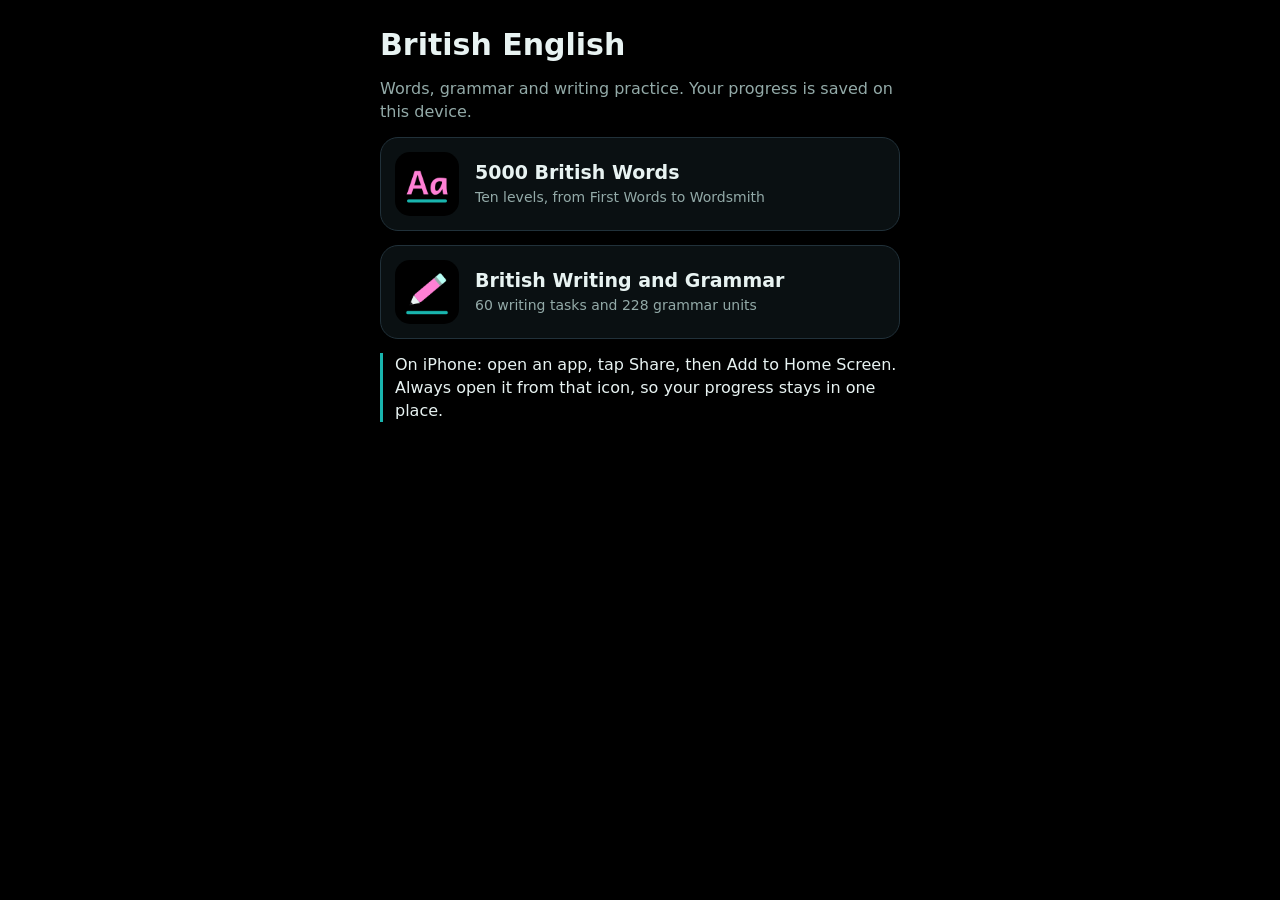
==== index.html @ 989c80ec "Add files via upload" ====
<!doctype html>
<html lang="en-GB">
<head>
<meta charset="utf-8">
<meta name="viewport" content="width=device-width, initial-scale=1, viewport-fit=cover">
<meta name="theme-color" content="#000000">
<title>British English</title>
<link rel="icon" type="image/png" href="[data-uri]">
<style>
:root{color-scheme:dark}
*{box-sizing:border-box}
body{margin:0;background:#000;color:#e8f3f2;font:16px/1.45 system-ui,-apple-system,"Segoe UI",Roboto,sans-serif;
  padding:max(28px,env(safe-area-inset-top)) max(16px,env(safe-area-inset-right)) max(28px,env(safe-area-inset-bottom)) max(16px,env(safe-area-inset-left))}
main{max-width:520px;margin:0 auto;display:grid;gap:14px}
h1{font-size:30px;line-height:1.15;margin:0}
p{margin:0;color:#93aaa8}
a.app{display:flex;align-items:center;gap:16px;padding:14px;min-height:92px;border:1px solid #21313a;border-radius:18px;background:#0a1012;color:inherit;text-decoration:none}
a.app:active{background:#111a1d}
a.app img{width:64px;height:64px;border-radius:15px;flex:none}
a.app b{display:block;font-size:19px;line-height:1.25}
a.app span{display:block;color:#93aaa8;font-size:14px;margin-top:2px}
.tip{border-left:3px solid #19b5ae;padding-left:12px;color:#e8f3f2}
</style>
</head>
<body>
<main>
<h1>British English</h1>
<p>Words, grammar and writing practice. Your progress is saved on this device.</p>
<a class="app" href="words.html"><img src="[data-uri]" alt=""><div><b>5000 British Words</b><span>Ten levels, from First Words to Wordsmith</span></div></a>
<a class="app" href="writing.html"><img src="[data-uri]" alt=""><div><b>British Writing and Grammar</b><span>60 writing tasks and 228 grammar units</span></div></a>
<p class="tip">On iPhone: open an app, tap Share, then Add to Home Screen. Always open it from that icon, so your progress stays in one place.</p>
</main>
</body>
</html>
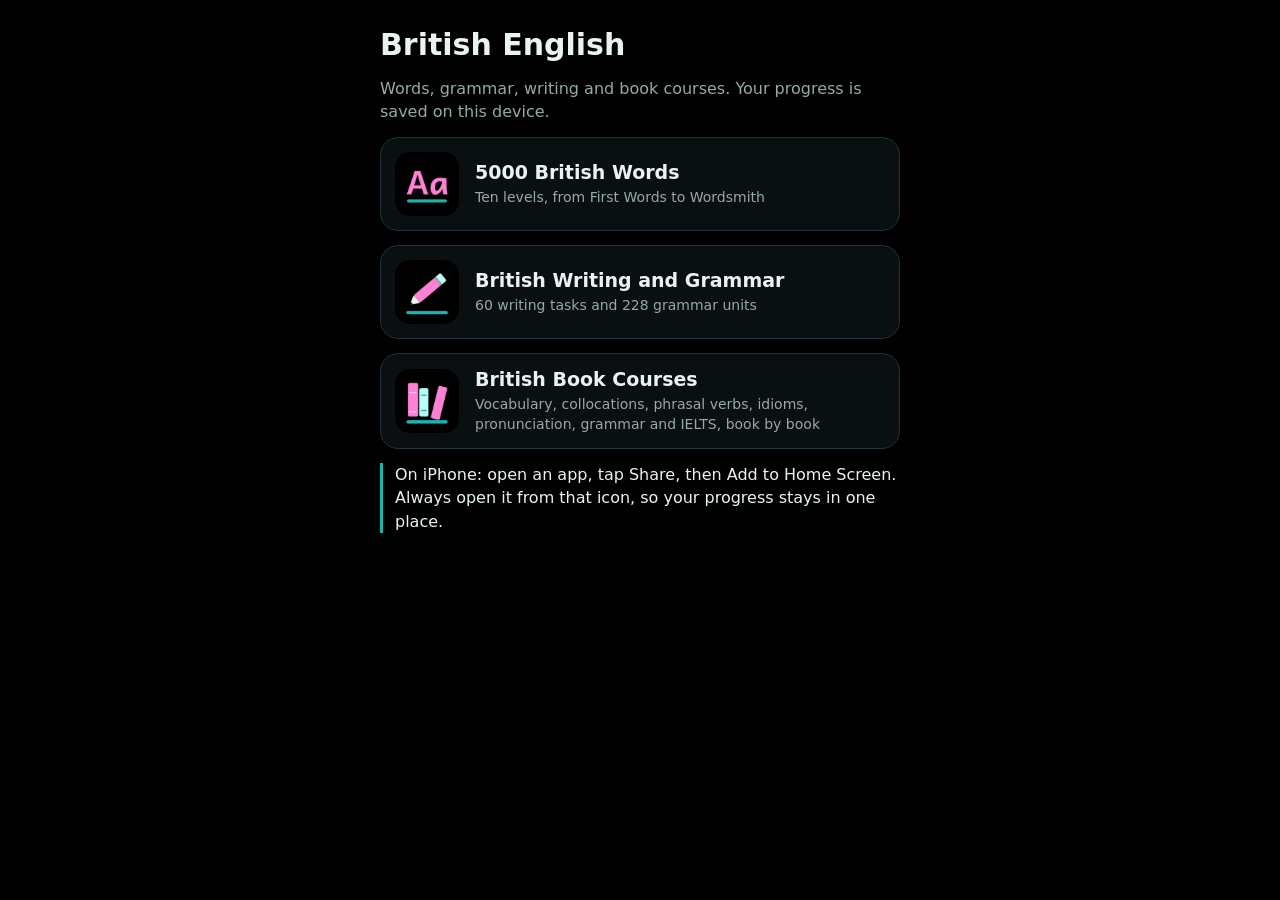
==== commit 2832938d: "Add British Book Courses: a course app for the in Use books A new app, books.html, next to 5000 Brit" ====
--- a/index.html
+++ b/index.html
@@ -25,9 +25,10 @@
 <body>
 <main>
 <h1>British English</h1>
-<p>Words, grammar and writing practice. Your progress is saved on this device.</p>
+<p>Words, grammar, writing and book courses. Your progress is saved on this device.</p>
 <a class="app" href="words.html"><img src="[data-uri]" alt=""><div><b>5000 British Words</b><span>Ten levels, from First Words to Wordsmith</span></div></a>
 <a class="app" href="writing.html"><img src="[data-uri]" alt=""><div><b>British Writing and Grammar</b><span>60 writing tasks and 228 grammar units</span></div></a>
+<a class="app" href="books.html"><img src="[data-uri]" alt=""><div><b>British Book Courses</b><span>Vocabulary, collocations, phrasal verbs, idioms, pronunciation, grammar and IELTS, book by book</span></div></a>
 <p class="tip">On iPhone: open an app, tap Share, then Add to Home Screen. Always open it from that icon, so your progress stays in one place.</p>
 </main>
 </body>
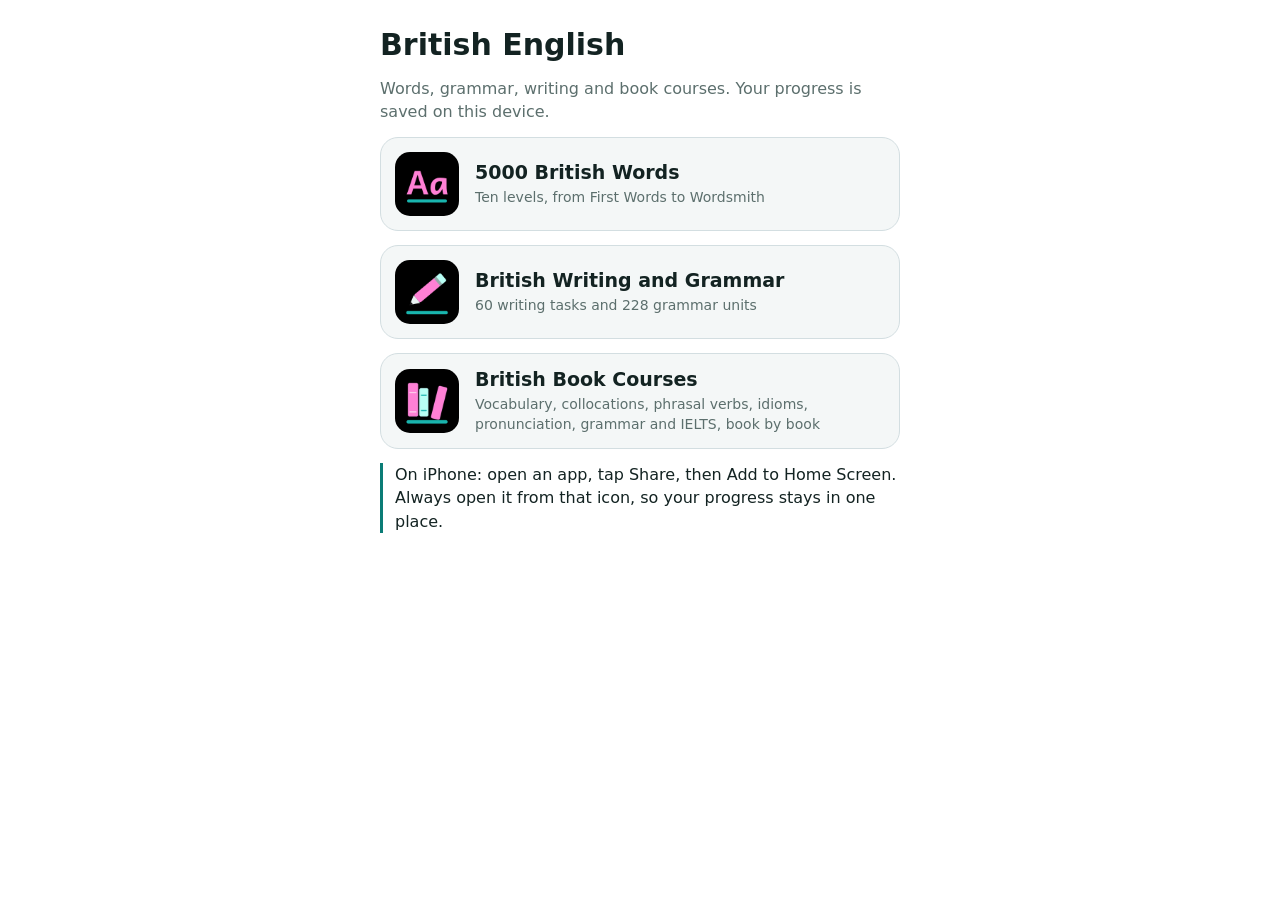
==== commit 4b0dadc9: "Light background by default; Home page button first under All apps All pages now open with the light" ====
--- a/index.html
+++ b/index.html
@@ -3,23 +3,26 @@
 <head>
 <meta charset="utf-8">
 <meta name="viewport" content="width=device-width, initial-scale=1, viewport-fit=cover">
-<meta name="theme-color" content="#000000">
+<meta name="theme-color" content="#ffffff">
+<script>(function () { let t = null; try { t = localStorage.getItem('bw-bg'); } catch (e) {} if (t === 'dark') { document.documentElement.classList.add('dark'); document.querySelector('meta[name="theme-color"]').content = '#000000'; } })();</script>
 <title>British English</title>
 <link rel="icon" type="image/png" href="[data-uri]">
 <style>
-:root{color-scheme:dark}
+/* light by default; dark when it was chosen in Me in one of the apps (kept on this device) */
+:root{color-scheme:light;--bg:#ffffff;--text:#132322;--muted:#5c6f6d;--line:#d3dee1;--panel:#f4f7f7;--panel-2:#e9eff0;--def:#0a7c76}
+html.dark{color-scheme:dark;--bg:#000000;--text:#e8f3f2;--muted:#93aaa8;--line:#21313a;--panel:#0a1012;--panel-2:#111a1d;--def:#19b5ae}
 *{box-sizing:border-box}
-body{margin:0;background:#000;color:#e8f3f2;font:16px/1.45 system-ui,-apple-system,"Segoe UI",Roboto,sans-serif;
+body{margin:0;background:var(--bg);color:var(--text);font:16px/1.45 system-ui,-apple-system,"Segoe UI",Roboto,sans-serif;
   padding:max(28px,env(safe-area-inset-top)) max(16px,env(safe-area-inset-right)) max(28px,env(safe-area-inset-bottom)) max(16px,env(safe-area-inset-left))}
 main{max-width:520px;margin:0 auto;display:grid;gap:14px}
 h1{font-size:30px;line-height:1.15;margin:0}
-p{margin:0;color:#93aaa8}
-a.app{display:flex;align-items:center;gap:16px;padding:14px;min-height:92px;border:1px solid #21313a;border-radius:18px;background:#0a1012;color:inherit;text-decoration:none}
-a.app:active{background:#111a1d}
+p{margin:0;color:var(--muted)}
+a.app{display:flex;align-items:center;gap:16px;padding:14px;min-height:92px;border:1px solid var(--line);border-radius:18px;background:var(--panel);color:inherit;text-decoration:none}
+a.app:active{background:var(--panel-2)}
 a.app img{width:64px;height:64px;border-radius:15px;flex:none}
 a.app b{display:block;font-size:19px;line-height:1.25}
-a.app span{display:block;color:#93aaa8;font-size:14px;margin-top:2px}
-.tip{border-left:3px solid #19b5ae;padding-left:12px;color:#e8f3f2}
+a.app span{display:block;color:var(--muted);font-size:14px;margin-top:2px}
+.tip{border-left:3px solid var(--def);padding-left:12px;color:var(--text)}
 </style>
 </head>
 <body>
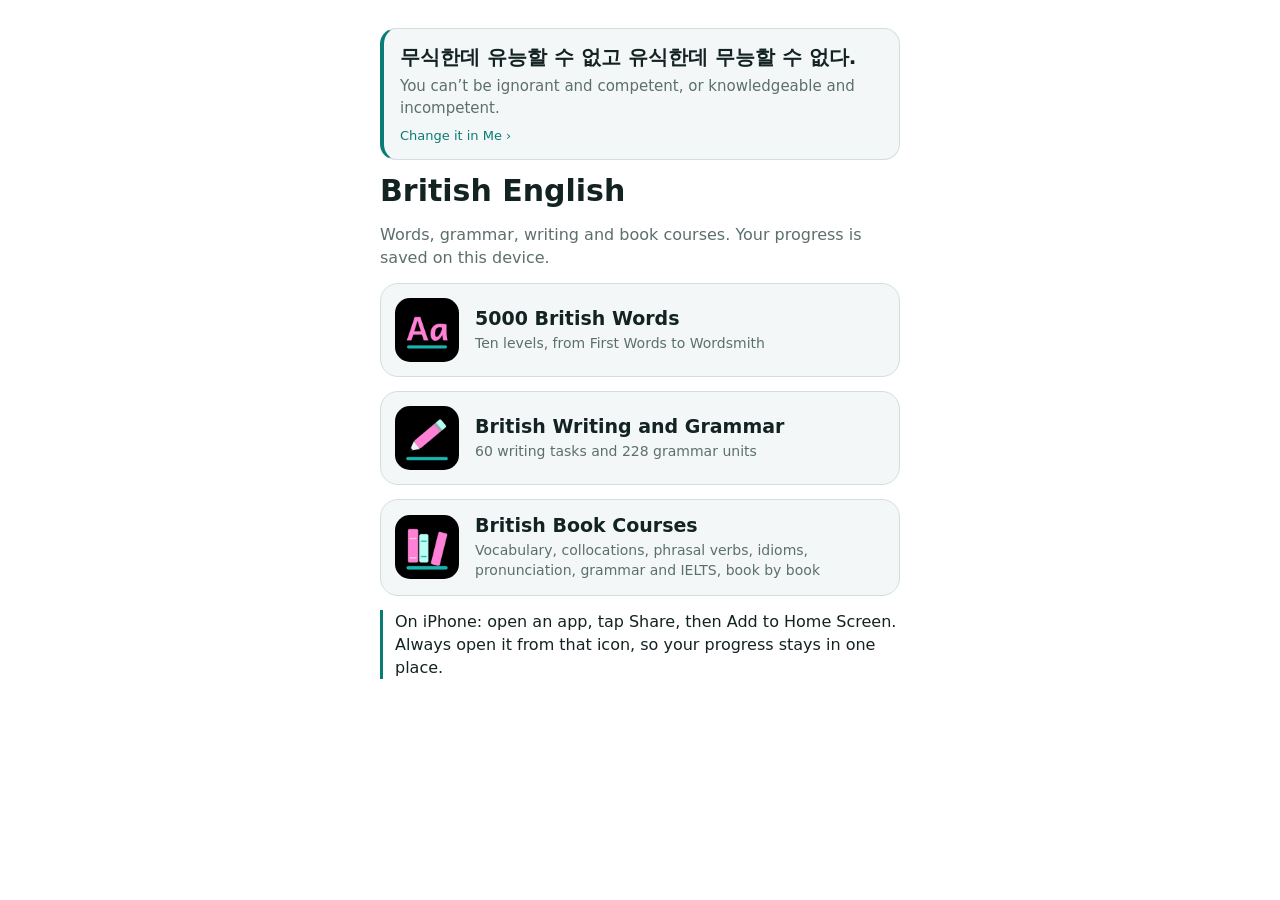
==== commit da42ca07: "Add My mindset: written at the top of Me, shown at the top of the home page Each app's Me tab now st" ====
--- a/index.html
+++ b/index.html
@@ -23,10 +23,16 @@
 a.app b{display:block;font-size:19px;line-height:1.25}
 a.app span{display:block;color:var(--muted);font-size:14px;margin-top:2px}
 .tip{border-left:3px solid var(--def);padding-left:12px;color:var(--text)}
+.mind[hidden]{display:none}
+.mind{border:1px solid var(--line);border-left:4px solid var(--def);border-radius:16px;background:var(--panel);padding:14px 16px;display:grid;gap:5px}
+.mind .main{color:var(--text);font-size:20px;font-weight:700;line-height:1.4}
+.mind .sub{font-size:15px}
+.mind a{font-size:13px;color:var(--def);text-decoration:none;justify-self:start;margin-top:2px}
 </style>
 </head>
 <body>
 <main>
+<section id="mindset" class="mind" aria-label="My mindset" hidden></section>
 <h1>British English</h1>
 <p>Words, grammar, writing and book courses. Your progress is saved on this device.</p>
 <a class="app" href="words.html"><img src="[data-uri]" alt=""><div><b>5000 British Words</b><span>Ten levels, from First Words to Wordsmith</span></div></a>
@@ -34,5 +40,14 @@
 <a class="app" href="books.html"><img src="[data-uri]" alt=""><div><b>British Book Courses</b><span>Vocabulary, collocations, phrasal verbs, idioms, pronunciation, grammar and IELTS, book by book</span></div></a>
 <p class="tip">On iPhone: open an app, tap Share, then Add to Home Screen. Always open it from that icon, so your progress stays in one place.</p>
 </main>
+<script>(function () {   // my mindset, written in Me in any of the apps (kept on this device)
+  var t = '무식한데 유능할 수 없고 유식한데 무능할 수 없다.\nYou can\u2019t be ignorant and competent, or knowledgeable and incompetent.';
+  try { var v = localStorage.getItem('bw-mindset'); if (v !== null) t = v; } catch (e) {}
+  var lines = t.split('\n').map(function (s) { return s.trim(); }).filter(Boolean), box = document.getElementById('mindset');
+  if (!box || !lines.length) return;
+  lines.forEach(function (l, i) { var p = document.createElement('p'); p.className = i ? 'sub' : 'main'; p.lang = /[\uac00-\ud7a3]/.test(l) ? 'ko' : 'en-GB'; p.textContent = l; box.appendChild(p); });
+  var a = document.createElement('a'); a.href = 'words.html#me'; a.textContent = 'Change it in Me \u203a'; box.appendChild(a);
+  box.hidden = false;
+})();</script>
 </body>
 </html>
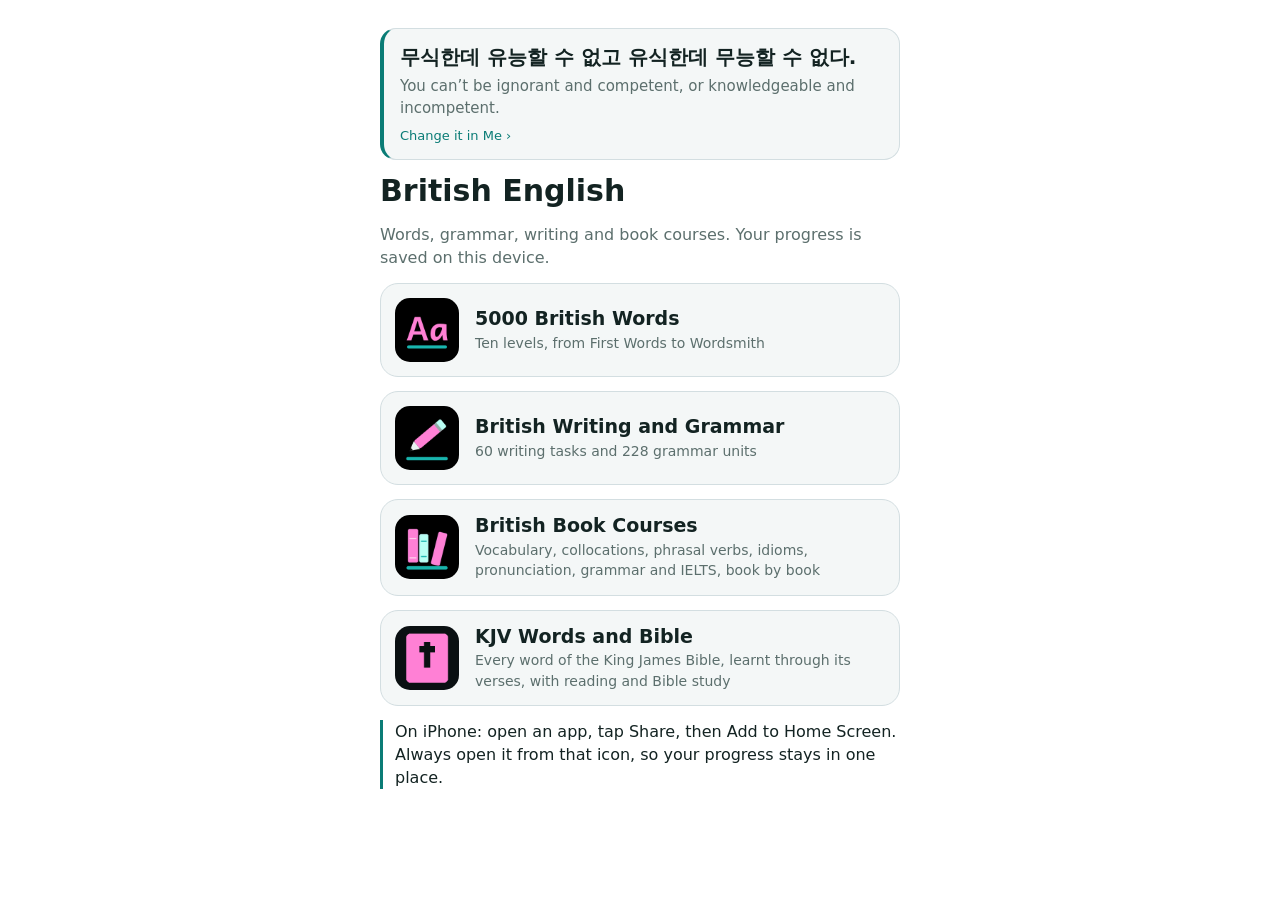
==== commit 615f290d: "KJV Words and Bible: a new app for every word of the King James Bible - The whole KJV (1769 text, pu" ====
--- a/index.html
+++ b/index.html
@@ -38,6 +38,7 @@
 <a class="app" href="words.html"><img src="[data-uri]" alt=""><div><b>5000 British Words</b><span>Ten levels, from First Words to Wordsmith</span></div></a>
 <a class="app" href="writing.html"><img src="[data-uri]" alt=""><div><b>British Writing and Grammar</b><span>60 writing tasks and 228 grammar units</span></div></a>
 <a class="app" href="books.html"><img src="[data-uri]" alt=""><div><b>British Book Courses</b><span>Vocabulary, collocations, phrasal verbs, idioms, pronunciation, grammar and IELTS, book by book</span></div></a>
+<a class="app" href="kjv.html"><img src="icon-kjv-192.png" alt=""><div><b>KJV Words and Bible</b><span>Every word of the King James Bible, learnt through its verses, with reading and Bible study</span></div></a>
 <p class="tip">On iPhone: open an app, tap Share, then Add to Home Screen. Always open it from that icon, so your progress stays in one place.</p>
 </main>
 <script>(function () {   // my mindset, written in Me in any of the apps (kept on this device)
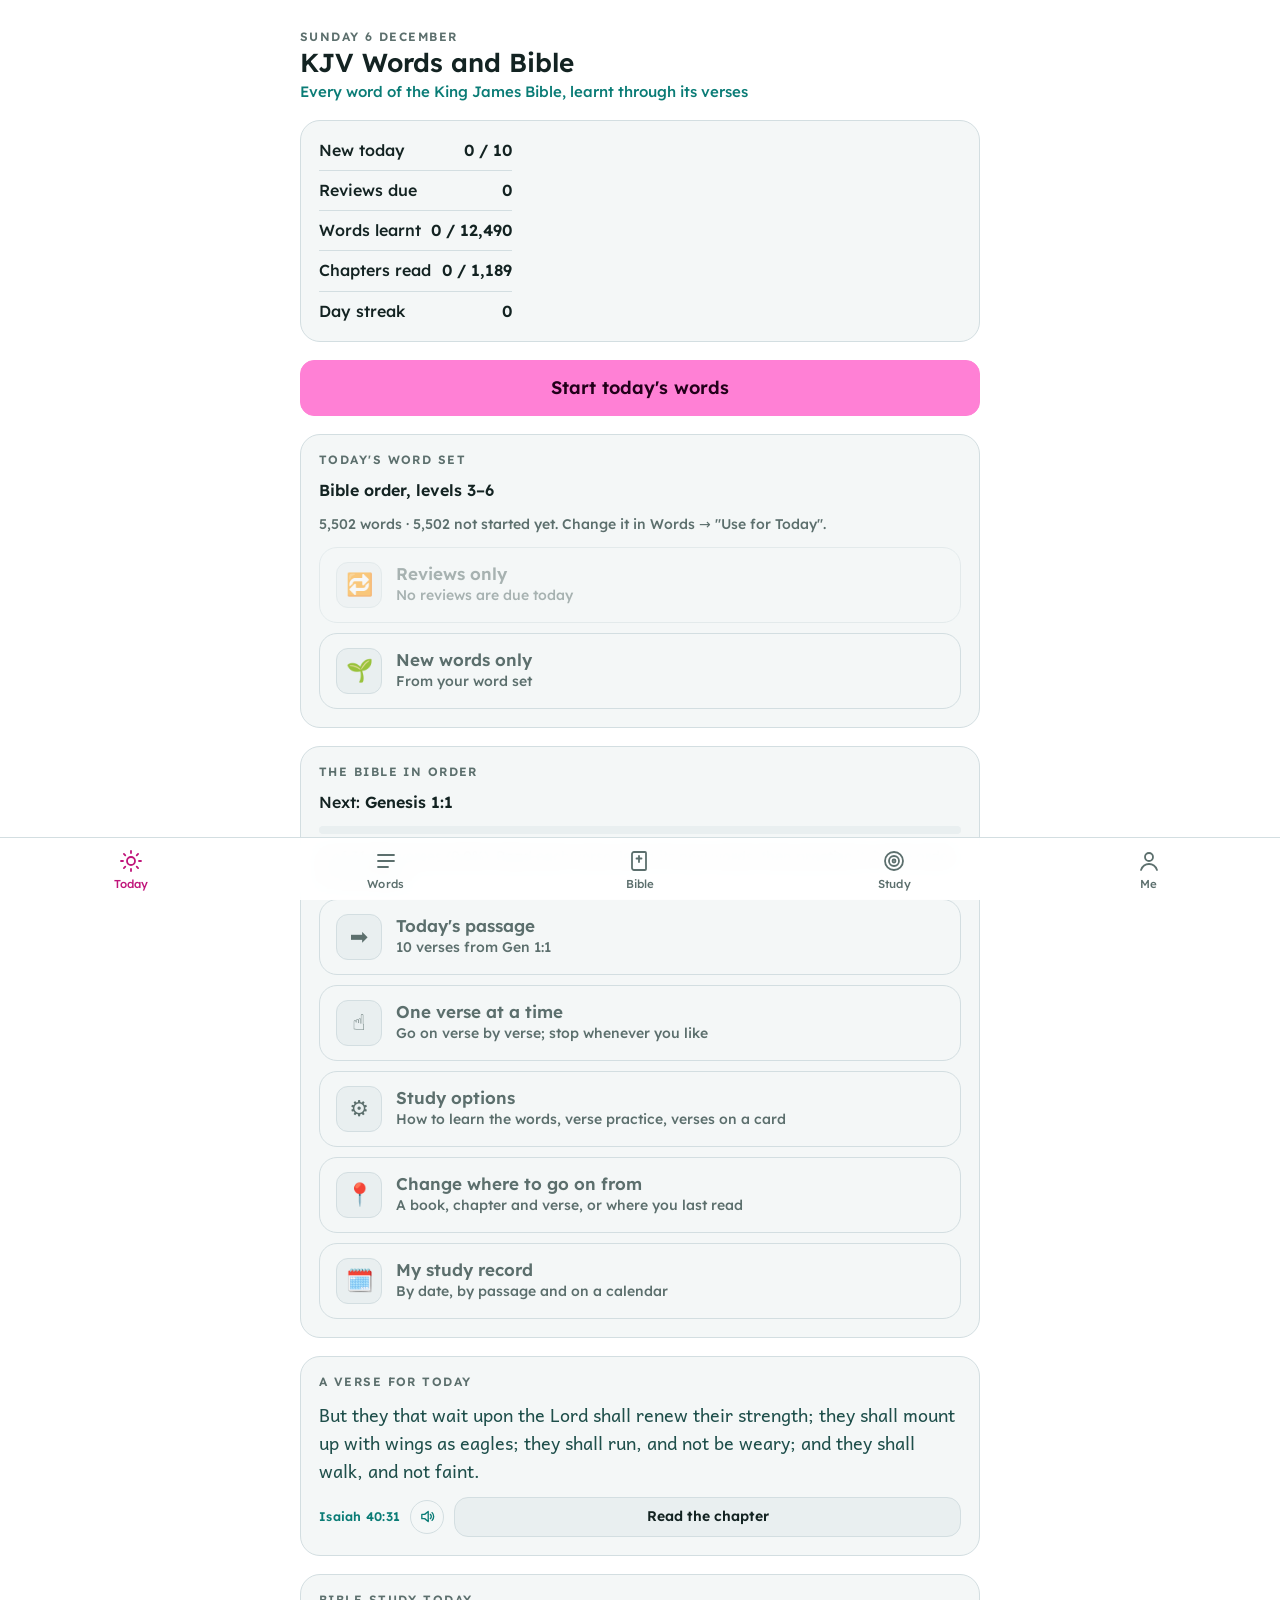
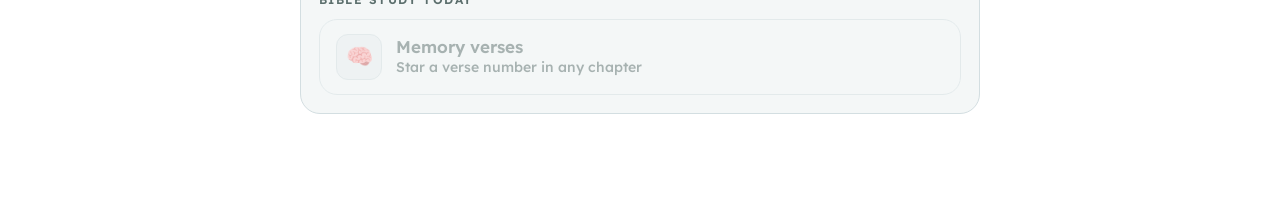
==== commit 513aac8a: "KJV Words and Bible as its own site Moved from aaaaa-test/british-english (kjv.html and tools/kjv). " ====
--- a/index.html
+++ b/index.html
@@ -4,51 +4,2038 @@
 <meta charset="utf-8">
 <meta name="viewport" content="width=device-width, initial-scale=1, viewport-fit=cover">
 <meta name="theme-color" content="#ffffff">
-<script>(function () { let t = null; try { t = localStorage.getItem('bw-bg'); } catch (e) {} if (t === 'dark') { document.documentElement.classList.add('dark'); document.querySelector('meta[name="theme-color"]').content = '#000000'; } })();</script>
-<title>British English</title>
-<link rel="icon" type="image/png" href="[data-uri]">
+<meta name="mobile-web-app-capable" content="yes">
+<meta name="apple-mobile-web-app-capable" content="yes">
+<meta name="apple-mobile-web-app-status-bar-style" content="default">
+<link rel="icon" type="image/png" href="icon-192.png">
+<link rel="apple-touch-icon" href="icon-512.png">
+<link rel="manifest" href="manifest.webmanifest">
 <style>
-/* light by default; dark when it was chosen in Me in one of the apps (kept on this device) */
-:root{color-scheme:light;--bg:#ffffff;--text:#132322;--muted:#5c6f6d;--line:#d3dee1;--panel:#f4f7f7;--panel-2:#e9eff0;--def:#0a7c76}
-html.dark{color-scheme:dark;--bg:#000000;--text:#e8f3f2;--muted:#93aaa8;--line:#21313a;--panel:#0a1012;--panel-2:#111a1d;--def:#19b5ae}
-*{box-sizing:border-box}
-body{margin:0;background:var(--bg);color:var(--text);font:16px/1.45 system-ui,-apple-system,"Segoe UI",Roboto,sans-serif;
-  padding:max(28px,env(safe-area-inset-top)) max(16px,env(safe-area-inset-right)) max(28px,env(safe-area-inset-bottom)) max(16px,env(safe-area-inset-left))}
-main{max-width:520px;margin:0 auto;display:grid;gap:14px}
-h1{font-size:30px;line-height:1.15;margin:0}
-p{margin:0;color:var(--muted)}
-a.app{display:flex;align-items:center;gap:16px;padding:14px;min-height:92px;border:1px solid var(--line);border-radius:18px;background:var(--panel);color:inherit;text-decoration:none}
-a.app:active{background:var(--panel-2)}
-a.app img{width:64px;height:64px;border-radius:15px;flex:none}
-a.app b{display:block;font-size:19px;line-height:1.25}
-a.app span{display:block;color:var(--muted);font-size:14px;margin-top:2px}
-.tip{border-left:3px solid var(--def);padding-left:12px;color:var(--text)}
-.mind[hidden]{display:none}
-.mind{border:1px solid var(--line);border-left:4px solid var(--def);border-radius:16px;background:var(--panel);padding:14px 16px;display:grid;gap:5px}
-.mind .main{color:var(--text);font-size:20px;font-weight:700;line-height:1.4}
-.mind .sub{font-size:15px}
-.mind a{font-size:13px;color:var(--def);text-decoration:none;justify-self:start;margin-top:2px}
+/* Fonts: Andika, copyright SIL International; Lexend, copyright The Lexend Project Authors.
+   Both are used under the SIL Open Font License 1.1 (https://openfontlicense.org). */
+@font-face{font-family:"Andika";font-style:normal;font-weight:400;font-display:swap;src:url([data-uri]) format("woff2")}
+@font-face{font-family:"Andika";font-style:normal;font-weight:700;font-display:swap;src:url([data-uri]* Layout: the same one-hand phone app as 5000 British Words and British Writing and Grammar. Black pages;
+   pink for words and phrases to learn, teal for meanings and instructions, pale cyan for examples; tab bar under the thumb. */
+:root{
+  color-scheme: dark;
+  --ink:#000000;
+  --panel:#0a1012;
+  --panel-2:#111a1d;
+  --line:#21313a;
+  --word:#ff80d5;
+  --def:#19b5ae;
+  --ex:#b8fff4;
+  --text:#e8f3f2;
+  --muted:#93aaa8;
+  --good:#7fe0a0;
+  --bad:#ff9183;
+  --gold:#ffd36e;
+  --f-read:"Andika","Trebuchet MS",system-ui,sans-serif;
+  --f-ui:"Lexend",system-ui,-apple-system,"Segoe UI",Roboto,sans-serif;
+  --tabh:62px;
+  --rs:1;
+}
+html.large{--rs:1.15}
+html,body{height:100%}
+[hidden]{display:none!important}
+body{margin:0;background:var(--ink);color:var(--text);font-family:var(--f-ui);font-size:16px;line-height:1.45;-webkit-font-smoothing:antialiased;-webkit-tap-highlight-color:transparent}
+body::before{content:"";position:fixed;inset:0 0 auto;height:env(safe-area-inset-top,0px);background:var(--ink);z-index:30}
+html.locked,html.locked body{overflow:hidden}
+button{font:inherit;color:inherit}
+h1,h2,h3{text-wrap:balance}
+.num{font-variant-numeric:tabular-nums}
+#view{max-width:680px;margin:0 auto;padding-left:max(16px,env(safe-area-inset-left,0px));padding-right:max(16px,env(safe-area-inset-right,0px));padding-block:14px calc(var(--tabh) + env(safe-area-inset-bottom,0px) + 32px);display:grid;gap:18px}
+.tabs{position:fixed;left:0;right:0;bottom:0;z-index:20;display:grid;grid-template-columns:repeat(5,1fr);background:rgba(0,0,0,.94);border-top:1px solid var(--line);padding-bottom:env(safe-area-inset-bottom,0px);padding-left:max(4px,env(safe-area-inset-left,0px));padding-right:max(4px,env(safe-area-inset-right,0px));-webkit-backdrop-filter:blur(10px);backdrop-filter:blur(10px)}
+.tab{appearance:none;background:none;border:0;color:var(--muted);font:500 11.5px/1 var(--f-ui);letter-spacing:.01em;display:flex;flex-direction:column;align-items:center;justify-content:center;gap:5px;min-height:var(--tabh);cursor:pointer;padding:0 2px}
+.tab svg{width:24px;height:24px;fill:none;stroke:currentColor;stroke-width:1.8;stroke-linecap:round;stroke-linejoin:round}
+.tab[aria-current="page"]{color:var(--word)}
+.btn{appearance:none;border:1px solid var(--line);background:var(--panel-2);color:var(--text);font:600 16px/1.2 var(--f-ui);border-radius:14px;padding:12px 16px;min-height:48px;display:inline-flex;align-items:center;justify-content:center;gap:8px;cursor:pointer;text-align:center}
+.btn.primary{background:var(--word);border-color:var(--word);color:#22001a}
+.btn.teal{background:var(--def);border-color:var(--def);color:#001c1a}
+.btn.big{width:100%;font-size:18px;min-height:56px}
+.btn.ghost{background:transparent}
+.btn.small{min-height:40px;padding:8px 12px;font-size:14px}
+.btn[disabled]{opacity:.45;cursor:default}
+.btn svg{width:20px;height:20px;fill:none;stroke:currentColor;stroke-width:1.8;stroke-linecap:round;stroke-linejoin:round}
+:focus-visible{outline:3px solid var(--ex);outline-offset:2px}
+.row{display:flex;gap:10px;flex-wrap:wrap;align-items:center}
+.row>.btn{flex:1 1 140px}
+.eyebrow{font:600 12px/1.2 var(--f-ui);letter-spacing:.12em;text-transform:uppercase;color:var(--muted);margin:0}
+.muted{color:var(--muted)}
+.tip{font-size:14px;color:var(--muted);margin:0}
+.hello{display:grid;gap:4px;padding-top:6px}
+.hello h1{font:600 26px/1.15 var(--f-ui);margin:0}
+.hello .lv{font:500 15px/1.3 var(--f-ui);color:var(--def);margin:0}
+.panel{background:var(--panel);border:1px solid var(--line);border-radius:20px;padding:18px;display:grid;gap:12px;min-width:0}
+.panel h2{margin:0;font:600 19px/1.25 var(--f-ui)}
+.goal{display:grid;grid-template-columns:auto 1fr;gap:18px;align-items:center}
+.ring{width:104px;height:104px;position:relative}
+.ring svg{width:100%;height:100%;transform:rotate(-90deg)}
+.ring .t{position:absolute;inset:0;display:grid;place-items:center;text-align:center;font:600 24px/1 var(--f-ui)}
+.ring .t small{display:block;font:500 10.5px/1.3 var(--f-ui);color:var(--muted);margin-top:4px;letter-spacing:.04em}
+.stats{display:grid;gap:8px}
+.stat{display:flex;justify-content:space-between;gap:10px;border-bottom:1px solid var(--line);padding-bottom:8px}
+.stat:last-child{border-bottom:0;padding-bottom:0}
+.stat b{font-weight:600}
+.pbar{height:8px;background:var(--panel-2);border-radius:99px;overflow:hidden}
+.pbar>i{display:block;height:100%;background:var(--word);border-radius:99px}
+.pbar.teal>i{background:var(--def)}
+.card{background:var(--ink);border:1px solid var(--line);border-radius:22px;padding:22px 18px 24px;display:grid;gap:14px;min-width:0}
+.head{display:flex;align-items:center;justify-content:space-between;gap:12px;min-width:0}
+.hw{font:400 clamp(34px,10vw,52px)/1.1 var(--f-read);color:var(--word);margin:0;overflow-wrap:anywhere;min-width:0}
+.hw.sm{font-size:clamp(28px,8vw,40px)}
+.meta{display:flex;gap:8px;flex-wrap:wrap;align-items:center;font-size:13px;color:var(--muted)}
+.chip{border:1px solid var(--line);border-radius:999px;padding:3px 10px;font-size:12px;letter-spacing:.04em}
+.chip.note{color:var(--gold);border-color:#4a4226}
+.line{display:flex;align-items:flex-start;gap:12px;min-width:0}
+.line p{margin:0;flex:1;min-width:0;font-family:var(--f-read);font-size:calc(21px * var(--rs));line-height:1.4}
+.def p{color:var(--def)}
+.ex p{color:var(--ex)}
+.tgt{color:var(--word)}
+.tools{display:flex;gap:10px;flex-wrap:wrap}
+.tools .btn{flex:1 1 120px}
+.star.on{color:var(--gold);border-color:var(--gold)}
+.star.on svg{fill:var(--gold);stroke:var(--gold)}
+.say{width:40px;height:40px;border-radius:50%;border:1px solid var(--line);background:var(--panel);display:inline-grid;place-items:center;cursor:pointer;color:var(--def);padding:0;flex:none}
+.say svg{width:20px;height:20px;fill:none;stroke:currentColor;stroke-width:1.9;stroke-linecap:round;stroke-linejoin:round}
+.say.on{color:var(--word);border-color:var(--word)}
+.say.sm{width:34px;height:34px}
+.say.sm svg{width:17px;height:17px}
+.list{display:grid;gap:8px}
+.item{display:grid;grid-template-columns:auto 1fr auto;gap:12px;align-items:center;background:var(--panel);border:1px solid var(--line);border-radius:14px;padding:12px 14px;cursor:pointer;text-align:left;width:100%;min-width:0;color:var(--text)}
+.item .e{font-size:22px;width:30px;text-align:center}
+.item .id{font:600 13px/1 var(--f-ui);color:var(--muted);min-width:34px;text-align:center}
+.item .w{font:400 calc(20px * var(--rs))/1.25 var(--f-read);color:var(--word);overflow-wrap:anywhere}
+.item .d{font-size:13px;color:var(--muted);margin-top:2px;overflow:hidden;text-overflow:ellipsis;display:-webkit-box;-webkit-line-clamp:2;-webkit-box-orient:vertical}
+.item.off{opacity:.42;cursor:default}
+.dot{width:12px;height:12px;border-radius:50%;border:2px solid var(--line);flex:none}
+.dot.s1{border-color:var(--def)}
+.dot.s2{background:var(--def);border-color:var(--def)}
+.dot.s3{background:var(--gold);border-color:var(--gold)}
+.sechead{font:600 13px/1.2 var(--f-ui);letter-spacing:.1em;text-transform:uppercase;color:var(--def);margin:10px 0 0}
+/* the library */
+.shelf{display:grid;gap:10px}
+.book{display:grid;grid-template-columns:auto 1fr auto;gap:14px;align-items:center;background:var(--panel);border:1px solid var(--line);border-radius:18px;padding:14px 16px;text-align:left;cursor:pointer;width:100%;min-width:0;color:var(--text)}
+.book.on{border-color:var(--word)}
+.book.soon{opacity:.5;cursor:default}
+.spine{width:34px;height:48px;border-radius:6px;display:grid;place-items:end center;padding-bottom:5px;box-sizing:border-box;font:700 10px/1 var(--f-ui);color:#000;letter-spacing:.02em}
+.book h3{margin:0;font:600 16.5px/1.25 var(--f-ui)}
+.book .s{font-size:13px;color:var(--muted);margin-top:2px}
+.book .pbar{margin-top:8px}
+.book .n{font:600 13px/1.2 var(--f-ui);color:var(--muted);text-align:right;white-space:nowrap}
+/* add to home screen (website copies) */
+.instbar{display:flex;align-items:stretch;background:var(--panel);border:1px solid var(--line);border-radius:16px;overflow:hidden}
+.instgo{flex:1;display:flex;align-items:center;gap:12px;text-align:left;background:none;border:0;color:var(--text);font:inherit;padding:12px 14px;cursor:pointer;min-width:0}
+.instgo b{display:block;font:600 16px/1.25 var(--f-ui)}
+.instgo .muted{display:block;font-size:14px;margin-top:2px}
+.instx{background:none;border:0;border-left:1px solid var(--line);color:var(--muted);width:52px;display:grid;place-items:center;cursor:pointer;flex:none}
+.instx svg{width:18px;height:18px;fill:none;stroke:currentColor;stroke-width:2;stroke-linecap:round}
+.insthelp{display:grid;gap:16px;max-width:520px;margin:0 auto;width:100%}
+.isteps{list-style:none;margin:0;padding:0;display:grid;gap:12px}
+.istep{display:flex;gap:14px;align-items:flex-start;background:var(--panel);border:1px solid var(--line);border-radius:16px;padding:14px}
+.istep .n{width:32px;height:32px;border-radius:50%;background:var(--word);color:#000;display:grid;place-items:center;font:700 16px/1 var(--f-ui);flex:none}
+.istep b{display:flex;align-items:center;flex-wrap:wrap;gap:8px;font:600 17px/1.3 var(--f-ui)}
+.istep p{margin:6px 0 0;font-size:15px;line-height:1.45}
+.ic{display:inline-grid;place-items:center;width:32px;height:32px;border-radius:9px;background:var(--panel-2);border:1px solid var(--line);color:var(--def)}
+.ic svg{width:19px;height:19px;fill:none;stroke:currentColor;stroke-width:2;stroke-linecap:round;stroke-linejoin:round}
+/* light background, chosen in Me (kept on this device; all the apps on one site share it) */
+html.light{color-scheme:light;--ink:#ffffff;--panel:#f4f7f7;--panel-2:#e9eff0;--line:#d3dee1;--word:#c0157a;--def:#0a7c76;--ex:#1f4f4b;--text:#132322;--muted:#5c6f6d;--good:#1f7a46;--bad:#c0392b;--gold:#8a6400}
+html.light .tabs{background:rgba(255,255,255,.94)}
+html.light .btn.primary{background:#ff80d5;border-color:#ff80d5;color:#22001a}
+html.light .btn.teal,html.light .seg button[aria-pressed="true"]{background:#19b5ae;border-color:#19b5ae;color:#001c1a}
+html.light .switch input:checked{background:#19b5ae;border-color:#19b5ae}
+html.light .istep .n{background:#ff80d5}
+html.light .nbrow.on .tick{background:#19b5ae;border-color:#19b5ae}
+html.light .box.gb,html.light .chip.note{border-color:#e3d29a}
+html.light .tline .wt{border-color:#f2bddf}
+/* notebooks */
+.nbwrap{display:grid;gap:14px;max-width:520px;margin:0 auto;width:100%}
+.nblist{display:grid;gap:10px}
+.nbrow{background:var(--panel);border:1px solid var(--line);border-radius:16px;padding:4px 14px 8px}
+.nbrow.on{border-color:var(--def)}
+.nbpick{display:flex;align-items:center;gap:12px;width:100%;background:none;border:0;color:var(--text);font:600 17px/1.3 var(--f-ui);padding:10px 0;text-align:left;cursor:pointer;min-height:48px}
+.nbpick .tick{width:26px;height:26px;border-radius:50%;border:1.5px solid var(--line);display:grid;place-items:center;font-size:15px;line-height:1;color:#000;flex:none}
+.nbrow.on .tick{background:var(--def);border-color:var(--def)}
+.nbpick .nm{flex:1;min-width:0;overflow:hidden;text-overflow:ellipsis;white-space:nowrap}
+.nbpick .tag{font:600 12px/1 var(--f-ui);color:var(--def);text-transform:uppercase;letter-spacing:.08em;flex:none}
+.nbacts{display:flex;gap:20px;padding-left:38px}
+.nbedit{display:grid;gap:8px;padding:10px 0 4px}
+.nbnew{display:grid;gap:8px;background:var(--panel);border:1px dashed var(--line);border-radius:16px;padding:14px}
+.nbnew label{font:600 14px/1.2 var(--f-ui);color:var(--muted)}
+.nbnew .btn{margin-top:6px}
+.nbrow .confirm{margin:10px 0 4px}
+.nbline{display:flex;align-items:center;gap:10px;width:100%;background:none;border:1px solid var(--line);border-radius:14px;color:var(--muted);font:500 15px/1.3 var(--f-ui);padding:10px 14px;cursor:pointer;text-align:left;min-height:44px}
+.nbline b{color:var(--text);font-weight:600}
+.nbline svg{width:20px;height:20px;fill:none;stroke:currentColor;stroke-width:2;stroke-linecap:round;stroke-linejoin:round;flex:none}
+.nbline .chev{margin-left:auto;font-size:22px;line-height:1}
+/* accounts (website copies) */
+.acct .big1{font:600 18px/1.25 var(--f-ui)}
+.who{display:flex;align-items:center;gap:12px}
+.av{width:44px;height:44px;border-radius:50%;display:grid;place-items:center;background:var(--panel-2);border:1px solid var(--line);font:600 18px/1 var(--f-ui);color:var(--text);flex:none}
+.av svg{width:22px;height:22px;fill:none;stroke:currentColor;stroke-width:2;stroke-linecap:round;stroke-linejoin:round}
+.who .nm{display:block;font:600 18px/1.25 var(--f-ui);overflow:hidden;text-overflow:ellipsis;white-space:nowrap}
+.acctbar{display:flex;align-items:center;gap:12px;width:100%;text-align:left;background:var(--panel);border:1px solid var(--line);border-radius:16px;padding:12px 14px;color:var(--text);font:inherit;cursor:pointer}
+.acctbar b{display:block;font:600 16px/1.25 var(--f-ui)}
+.acctbar .muted{display:block;font-size:14px;margin-top:2px}
+.acctbar .chev{margin-left:auto;color:var(--muted);font-size:24px;line-height:1}
+.signedin{margin:0;font-size:14px}
+.signedin b{color:var(--text);font-weight:600}
+.acctwrap{display:grid;gap:14px;max-width:480px;margin:0 auto;width:100%}
+.accth{font:600 24px/1.2 var(--f-ui);margin:6px 0 0}
+.acctform{display:grid;gap:6px}
+.acctform label{font:600 14px/1.2 var(--f-ui);color:var(--muted);margin-top:10px}
+.field{width:100%;box-sizing:border-box;background:var(--panel);border:1.5px solid var(--line);border-radius:14px;color:var(--text);font:400 18px/1.3 var(--f-ui);padding:13px 14px;min-height:52px}
+.field:focus{outline:none;border-color:var(--def)}
+.formmsg{margin:10px 0 0;color:var(--bad);font-size:15px;line-height:1.4}
+.formmsg.ok{color:var(--good)}
+.acctform .btn{margin-top:14px}
+.acctlinks{display:flex;flex-wrap:wrap;gap:0 20px}
+.linkbtn{background:none;border:0;color:var(--def);font:500 15px/1.3 var(--f-ui);padding:10px 0;min-height:44px;cursor:pointer;text-align:left}
+.back{display:inline-flex;align-items:center;gap:6px;background:none;border:0;color:var(--muted);font:500 15px/1 var(--f-ui);padding:6px 12px 6px 0;min-height:44px;text-decoration:none;cursor:pointer;justify-self:start}
+.back svg,.x svg{width:22px;height:22px;fill:none;stroke:currentColor;stroke-width:2;stroke-linecap:round;stroke-linejoin:round}
+.modes{display:grid;gap:10px}
+.mode{display:grid;grid-template-columns:auto 1fr;gap:14px;align-items:center;background:var(--panel);border:1px solid var(--line);border-radius:18px;padding:14px 16px;text-align:left;cursor:pointer;width:100%;color:var(--text)}
+.mode .ic{width:44px;height:44px;border-radius:12px;background:var(--panel-2);display:grid;place-items:center;font-size:22px}
+.mode b{display:block;font:600 17px/1.2 var(--f-ui)}
+.mode span{font-size:14px;color:var(--muted)}
+.seg{display:flex;gap:8px;flex-wrap:wrap}
+.seg button{border:1px solid var(--line);background:var(--panel);color:var(--text);border-radius:999px;padding:9px 14px;font:500 14px/1 var(--f-ui);cursor:pointer;min-height:40px}
+.seg button[aria-pressed="true"]{background:var(--def);border-color:var(--def);color:#001c1a}
+.tiles{display:grid;grid-template-columns:repeat(2,minmax(0,1fr));gap:10px}
+.tile{background:var(--panel);border:1px solid var(--line);border-radius:16px;padding:14px;display:grid;gap:4px}
+.tile b{font:600 28px/1 var(--f-ui)}
+.tile span{font-size:13px;color:var(--muted)}
+.bars{display:grid;grid-template-columns:repeat(14,1fr);gap:5px;align-items:end;height:90px}
+.bars i{display:block;background:var(--def);border-radius:4px 4px 0 0;min-height:3px}
+.bars i.today{background:var(--word)}
+.barlabels{display:flex;justify-content:space-between;font-size:12px;color:var(--muted)}
+.set{display:grid;gap:8px}
+.set label,.set .lab{font-weight:500}
+.switch{display:flex;justify-content:space-between;align-items:center;gap:12px}
+.switch input{width:52px;height:30px;appearance:none;background:var(--panel-2);border:1px solid var(--line);border-radius:99px;position:relative;cursor:pointer;flex:none}
+.switch input::after{content:"";position:absolute;top:3px;left:3px;width:22px;height:22px;border-radius:50%;background:var(--muted);transition:transform .2s}
+.switch input:checked{background:var(--def);border-color:var(--def)}
+.switch input:checked::after{transform:translateX(22px);background:#fff}
+#ov{position:fixed;inset:0;z-index:40;background:var(--ink);overflow-y:auto;-webkit-overflow-scrolling:touch;overscroll-behavior:contain}
+.ovbar{position:sticky;top:0;z-index:2;background:var(--ink);display:flex;align-items:center;gap:12px;padding-top:calc(env(safe-area-inset-top,0px) + 8px);padding-bottom:8px;padding-left:max(16px,env(safe-area-inset-left,0px));padding-right:max(16px,env(safe-area-inset-right,0px));border-bottom:1px solid var(--line)}
+.ovbar .ttl{flex:1;min-width:0;font:600 15px/1.2 var(--f-ui);overflow:hidden;text-overflow:ellipsis;white-space:nowrap}
+.x{width:44px;height:44px;border-radius:50%;border:1px solid var(--line);background:var(--panel);display:grid;place-items:center;cursor:pointer;color:var(--text);padding:0;flex:none}
+.ovbody{max-width:680px;margin:0 auto;padding-left:max(16px,env(safe-area-inset-left,0px));padding-right:max(16px,env(safe-area-inset-right,0px));padding-block:16px calc(env(safe-area-inset-bottom,0px) + 40px);display:grid;gap:16px}
+/* unit pages: the left-hand page of the book */
+.qhead{display:grid;gap:8px}
+.ttl-big{margin:0;font:400 calc(30px * var(--rs))/1.15 var(--f-read);color:var(--word)}
+.sub{margin:0;color:var(--muted);font-size:15px}
+.learn{display:grid;gap:12px}
+.learn h3{margin:12px 0 0;font:600 15px/1.3 var(--f-ui);letter-spacing:.06em;text-transform:uppercase;color:var(--def)}
+.learn h3 .ipa{text-transform:none;letter-spacing:0}
+.line.ko p,.ko{font-family:"Apple SD Gothic Neo","Noto Sans KR","Malgun Gothic",system-ui,sans-serif;color:var(--gold)}
+.line.ko p{margin:0;font-size:18px;line-height:1.45}
+.d.ko{margin-top:2px}
+.learn h3:first-child{margin-top:0}
+.learn p{margin:0;font:400 calc(18px * var(--rs))/1.5 var(--f-read)}
+.learn .rule{display:grid;grid-template-columns:auto 1fr;gap:10px;font:400 calc(18px * var(--rs))/1.5 var(--f-read)}
+.learn .rule::before{content:"";width:7px;height:7px;border-radius:50%;background:var(--def);margin-top:.62em}
+.learn .exl{display:flex;gap:10px;align-items:flex-start;margin:0;font:400 calc(20px * var(--rs))/1.45 var(--f-read);color:var(--ex);padding-left:14px;border-left:2px solid var(--line)}
+.learn .exl span{flex:1;min-width:0}
+mark.h{background:none;color:var(--word)}
+.box{background:var(--panel);border:1px solid var(--line);border-radius:16px;padding:14px 16px;display:grid;gap:8px;min-width:0}
+.box>.eyebrow{color:var(--def)}
+.box.gb{border-color:#4a4226}
+.box.gb>.eyebrow{color:var(--gold)}
+.box.mis{border-color:#5a2a2a}
+.box.mis>.eyebrow{color:var(--bad)}
+.box p{margin:0;font:400 calc(18px * var(--rs))/1.5 var(--f-read)}
+.wl{display:grid;gap:8px}
+.wrow{display:grid;grid-template-columns:auto 1fr auto;gap:12px;align-items:start;background:var(--panel);border:1px solid var(--line);border-radius:14px;padding:12px 12px 12px 14px;min-width:0}
+.wrow .dot{margin-top:9px}
+.wrow .w{font:400 calc(21px * var(--rs))/1.25 var(--f-read);color:var(--word);overflow-wrap:anywhere;cursor:pointer;background:none;border:0;padding:0;text-align:left}
+.wrow .pos{font:500 12px/1 var(--f-ui);color:var(--muted);margin-left:6px;letter-spacing:.04em}
+.wrow .d{font:400 calc(17px * var(--rs))/1.4 var(--f-read);color:var(--def);margin-top:4px}
+.wrow .x2{font:400 calc(17px * var(--rs))/1.4 var(--f-read);color:var(--ex);margin-top:4px}
+.wrow .nt{font:500 12.5px/1.3 var(--f-ui);color:var(--gold);margin-top:4px}
+.tbl{overflow-x:auto;-webkit-overflow-scrolling:touch;border:1px solid var(--line);border-radius:12px}
+.tbl table{border-collapse:collapse;width:100%;font:400 calc(16.5px * var(--rs))/1.35 var(--f-read)}
+.tbl th,.tbl td{padding:9px 10px;border-bottom:1px solid var(--line);text-align:left;vertical-align:top;min-width:70px}
+.tbl tr:last-child td{border-bottom:0}
+.tbl th{font:600 12px/1.2 var(--f-ui);letter-spacing:.06em;text-transform:uppercase;color:var(--muted);background:var(--panel-2)}
+.tbl td:first-child{color:var(--def)}
+@media (max-width:600px){
+  .tbl.stack{border:0;border-radius:0;overflow:visible}
+  .tbl.stack table,.tbl.stack tbody,.tbl.stack tr,.tbl.stack td{display:block;width:auto}
+  .tbl.stack thead{display:none}
+  .tbl.stack tr{border:1px solid var(--line);border-radius:12px;padding:6px 0;margin:0 0 10px}
+  .tbl.stack tr:last-child{margin-bottom:0}
+  .tbl.stack td{border:0;padding:5px 14px;min-width:0}
+  .tbl.stack td[data-h]::before{content:attr(data-h);display:block;font:600 11px/1.3 var(--f-ui);letter-spacing:.06em;text-transform:uppercase;color:var(--muted);margin-bottom:1px}
+}
+details.more{background:var(--panel);border:1px solid var(--line);border-radius:16px;padding:12px 16px}
+details.more>summary{cursor:pointer;font:600 15px/1.3 var(--f-ui);color:var(--def);list-style:none;display:flex;justify-content:space-between;align-items:center;gap:10px;min-height:28px}
+details.more>summary::-webkit-details-marker{display:none}
+details.more>summary::after{content:"+";font-size:20px;color:var(--muted)}
+details.more[open]>summary::after{content:"–"}
+details.apps .appl{display:block;padding:12px 14px;border:1px solid var(--line);border-radius:12px;background:var(--panel);color:var(--text);text-decoration:none}
+details.apps .appl b{display:block;font:600 16px/1.3 var(--f-ui);color:var(--word)}
+details.apps .appl span{display:block;color:var(--muted);font-size:14px;margin-top:2px}
+details.apps .appl.on{border-color:var(--good)}
+details.more>.in{display:grid;gap:10px;padding-top:10px}
+/* practice: the right-hand page */
+.qcount{display:flex;justify-content:space-between;gap:10px;font:500 13px/1.2 var(--f-ui);color:var(--muted)}
+.qinstr{margin:0;font:400 calc(17px * var(--rs))/1.4 var(--f-read);color:var(--def)}
+.qtext{margin:0;font:400 calc(24px * var(--rs))/1.45 var(--f-read);color:var(--text);overflow-wrap:anywhere}
+.qtext.def{color:var(--def)}
+.qtext.ex{color:var(--ex)}
+.qtext.big{font-size:calc(34px * var(--rs));text-align:center;color:var(--word)}
+.qtext input.inl{font:inherit;color:var(--word);background:var(--panel);border:0;border-bottom:2px solid var(--def);border-radius:6px 6px 0 0;padding:2px 6px;width:7.5em;max-width:100%;box-sizing:border-box}
+.qtext input.inl:focus{outline:none;border-bottom-color:var(--word)}
+.gap{color:var(--word);font-weight:700}
+.hint{font:500 15px/1.3 var(--f-ui);color:var(--muted);letter-spacing:.12em;margin:0}
+.opts{display:grid;grid-template-columns:repeat(auto-fit,minmax(130px,1fr));gap:10px}
+.opts.long{grid-template-columns:1fr}
+.opt{font:400 calc(21px * var(--rs))/1.25 var(--f-read);color:var(--text);background:var(--panel);border:1.5px solid var(--line);border-radius:16px;padding:14px 10px;min-height:62px;cursor:pointer;overflow-wrap:anywhere}
+.opts.long .opt{font-size:calc(18px * var(--rs));text-align:left;padding:12px 14px;min-height:52px}
+.opt.right{border-color:var(--good);color:var(--good);background:rgba(127,224,160,.08)}
+.opt.wrong{border-color:var(--bad);color:var(--bad);background:rgba(255,145,131,.08)}
+.listen{display:grid;place-items:center;gap:8px}
+.listen .say{width:88px;height:88px}
+.listen .say svg{width:40px;height:40px}
+textarea.w,input.w{width:100%;box-sizing:border-box;background:var(--panel);border:1.5px solid var(--line);border-radius:14px;color:var(--word);font:400 calc(21px * var(--rs))/1.4 var(--f-read);padding:12px 14px;min-height:54px;resize:none;overflow:hidden}
+textarea.w.piece{min-height:180px;overflow:auto;resize:vertical;color:var(--text)}
+textarea.w:focus,input.w:focus{border-color:var(--def);outline:none}
+.tline{min-height:62px;border:1.5px dashed var(--line);border-radius:14px;padding:8px;display:flex;flex-wrap:wrap;gap:8px;align-content:flex-start}
+.tbank{display:flex;flex-wrap:wrap;gap:8px}
+.wt{font:400 calc(20px * var(--rs))/1.2 var(--f-read);background:var(--panel-2);border:1px solid var(--line);color:var(--text);border-radius:10px;padding:9px 12px;cursor:pointer;min-height:44px}
+.tline .wt{color:var(--word);border-color:#5b2a4c}
+.wt[disabled]{visibility:hidden}
+.fb{border-radius:16px;padding:14px 16px;display:grid;gap:8px}
+.fb.ok{background:rgba(127,224,160,.1);border:1px solid var(--good)}
+.fb.no{background:rgba(255,145,131,.1);border:1px solid var(--bad)}
+.fb + .row{margin-top:12px}
+.fb h3{margin:0;font:600 19px/1.2 var(--f-ui)}
+.fb.ok h3{color:var(--good)}
+.fb.no h3{color:var(--bad)}
+.fb .ans{font:400 calc(20px * var(--rs))/1.4 var(--f-read);color:var(--ex);margin:0}
+.fb .why{margin:0;font-size:15px}
+.claude{border-left:3px solid var(--def);padding-left:12px;display:grid;gap:6px}
+.claude p{margin:0}
+.claude .fix{font:400 calc(19px * var(--rs))/1.45 var(--f-read);color:var(--ex);white-space:pre-wrap}
+.sum{text-align:center;display:grid;gap:10px;padding-top:16px}
+.sum .big:not(.btn){font:600 56px/1 var(--f-ui);color:var(--word)}
+.miss{display:grid;gap:8px;text-align:left}
+.miss .m{background:var(--panel);border:1px solid var(--line);border-radius:12px;padding:10px 12px;font:400 calc(17px * var(--rs))/1.4 var(--f-read)}
+.miss .m .a{color:var(--ex)}
+.compose{display:grid;gap:10px}
+.compose textarea{width:100%;box-sizing:border-box;background:var(--panel);border:1.5px solid var(--line);border-radius:14px;color:var(--text);font:400 19px/1.4 var(--f-read);padding:14px;min-height:96px;resize:vertical}
+.wc{font:500 13px/1.2 var(--f-ui);color:var(--muted);text-align:right;margin:0}
+.wc.ok{color:var(--good)}
+/* listening, reading, speaking, timers */
+.script{display:grid;gap:8px}
+.script p{margin:0;font:400 calc(18px * var(--rs))/1.5 var(--f-read)}
+.script b{color:var(--def);font-weight:400}
+.passage p{margin:0 0 12px;font:400 calc(18px * var(--rs))/1.6 var(--f-read)}
+.passage p:last-child{margin-bottom:0}
+.timer{display:grid;gap:10px;text-align:center;background:var(--panel);border:1px solid var(--line);border-radius:18px;padding:16px}
+.timer .clock{font:600 52px/1 var(--f-ui);font-variant-numeric:tabular-nums;color:var(--word)}
+.timer .clock.done{color:var(--gold)}
+.timer .lab{font:600 12px/1.2 var(--f-ui);letter-spacing:.12em;text-transform:uppercase;color:var(--muted);margin:0}
+.rec{display:flex;gap:10px;flex-wrap:wrap;align-items:center}
+.rec .dotrec{width:10px;height:10px;border-radius:50%;background:var(--bad);animation:blink 1s infinite}
+@keyframes blink{50%{opacity:.2}}
+.cue{background:var(--panel);border:1px solid var(--line);border-radius:16px;padding:16px;display:grid;gap:8px}
+.cue h3{margin:0;font:400 calc(23px * var(--rs))/1.3 var(--f-read);color:var(--word)}
+.cue ul{margin:0;padding-left:1.2em;font:400 calc(18px * var(--rs))/1.5 var(--f-read)}
+.heard{font:400 calc(18px * var(--rs))/1.4 var(--f-read);color:var(--ex);margin:0}
+.toast{position:fixed;left:50%;transform:translateX(-50%);bottom:calc(var(--tabh) + env(safe-area-inset-bottom,0px) + 14px);z-index:60;background:var(--panel-2);border:1px solid var(--def);color:var(--text);border-radius:14px;padding:12px 16px;font-weight:500;max-width:min(420px,calc(100% - 32px));box-sizing:border-box;text-align:center}
+.confirm{display:grid;gap:10px;border:1px solid var(--bad);border-radius:14px;padding:14px}
+.empty{color:var(--muted);text-align:center;padding:20px 10px;margin:0}
+.search{position:sticky;top:env(safe-area-inset-top,0px);z-index:5;background:var(--ink);padding-block:8px 6px}
+.search input{width:100%;box-sizing:border-box;background:var(--panel);border:1px solid var(--line);border-radius:14px;color:var(--text);font:400 18px/1.2 var(--f-read);padding:13px 14px;min-height:50px}
+.loading{color:var(--muted);text-align:center;padding:40px 10px}
+@media (min-width:700px){#view{padding-top:24px}}
+@media (prefers-reduced-motion:reduce){*{animation:none!important;transition:none!important}}
+j6m8yk7Y1DnNMdoESHfdVhAsxlR/QHoo7Zc7904hNItbfmn+AhGX3GYoQJ9CRMmMxfu08ZQLsgZpw890M+4p2br622YcgJExfISUGesrAyZZzWhwfxoUDZdz/MY6jBhS+TKob2TIOvp1O8uWdPVbseqVyJl3vOTPJtphEpNamtLeVqrxVuZ/oxAWpB4W+F3YZ+puifFS1cD/JdWgfCwJlb0naMKOEJtvFinwowSo9dlygCst9S8S6EajDE+JUUgWEUDtZmkQXoVHcK3AcBxVMpJvQKOXM/pCTME2T0gJcETowcKqnNRGjTDYP8tAWKEUr9sTByVCOhtSoyha3LWILFh3oUkdx7+/OMxYBthX3q5sO6yu3rykx8SKChAZOaTfUlrMoXZFWGo2F+ucGL7ilNs5/3u2Ere/5AnhYrjb6InhUYmXl8LrBuH9aD1UWXFm7VN+gbAjqUd8baLupd7V3tqR9GwqZ8T3yMpI5HQanuj//E90AroZTncJuLWVG6aGyXDuOcmU9HI4j0r5apfflWu4agTTrj2ud+JbPBxjdrRvcwG6el+s7byABWi3lnmvdlNsHH7n1MkgaQYE20jZS+W305vSgMvfcwQDQBtxVJPccEtxXDQ/M6PRhFfLIIcFj1d4nOAbIKo+nRPLMI8FzanhhoyN9qaqvVPW1anhDh0bfVqW8c0jwXjV8MGNBP1YhnxwSfFY1BZETdCbozNBZoLNCZ4PODp0D+oGJJGXr2VKW0l2iDR9Og9cEQuvudtUsL1b+WARRK8U8QkcGE5lZ1N7hGu/iYyTESFwpeEeKgBwBJQJqA9JipMe0B/QTMyJWROyIOA3IjZEXs+UH3e4Jm9ov36Ua/YQSr/8+PjYmtnOss9Qu5dx3rJ+LZ+qnOINA/r84R7LuJ/DPQbEPhPwPWP+ev7Q1GGBpEL9bgDtCpX9gQxJU5Ce711RgiimmQyZmAcIp4YJmDbMRudo9lcOaunZE7aTb4k4kf06yYYRSBHTt7VyC4WgINSRbxowx7oS0x9VuJ1LKhZ/cAUnvWQQmG9PYO4cVdlVOHkwGT1XMuCqY+L9+f2p2AQwELaxfYby724rxTtIEkBn/zR2HOZfztCrWLacT+PSNHuItn8aN9cHfyz6qc0pVUW8KFWAaZ9Nk22AdTzkLEvCXi3EeZ7G/VdjVJVVkaj/4aWkzrLDfsPy1chGsnFYlyG6cszq4oh64tYaEeM/FiBk9nUB8qGV6oADmP9EDNolzbcINa6JU+3f2rMtmQN9zIFLcA5/hGMpZnMawuIFQ8Ixv/k4pUaWNE6d1h5n3J8LFgWMpNWkJV1lfvXH5W7y4LOd2kWSQs03I+sT5b7DnbZEnrEpKYEidWKqg+kk520CygWQ9PAPuTF4zM3O7DNaQaxwsX6zQwXMqx/J/47Nud2ChiVcZXUtop2N0HVRFXANgRUmHTp+e/GHoU1EeCr1KfoifoizGUcfot3ghmWSqf021+h11T76SrTONBxqsesMzqW98Gn3G7iFTP4k/CBuw+AxH8YPufiSuf+B+/+Mhz7EJEoI+TaXiB4AW8UErEKT1dJQ3ZUtu5d0S6bfUjsaH47U0IJlvV0dlQSINyIAFS9D41aZUDuJN2a04PskzDBGnv9G8+0emOFAMGRVOkaDM8Zkp2cqH9C2TEPTcKjsxINjSQvWZKa3YQbGcnQ+gvyYLxUBjv0Jsw5pTgv9ehrd1Hz58+IWRN0x96GxGD5h/UDvrmmHiJ3QstkcRYBnDci7+tinWmf6jrjVqIpiaLAUIhmaZq5EQzH8LLS6QFFaFhZFfE3wEGrRkDwEenZn3VG9gtfa/F328unnwOnv66qvoNNWZqjy/u5nyW8cS5Gxo8V0GkomYly9usUCZatsPi2pxtFlHqn5AZtz7BFv05qBW3bvqOMVeesYkCax8ZwkQpdWY3QBhyY17RO6x3rRXTBk1FdhhmGMWn+FDkcq6cRMCnsOieIjiwNtDhs2i5y4X9LTK/2hB4QiCwiu6xEdDur4njwNxM0QfWIFDkfAhhjJ7K6mvWS3UfrChOJ7sL5jE8V86FSbdYIVRzpIp8Ti/nAhTlUKqwo9BL6Rp2mQsexJNiX1xRfBAR2F5FC2LIsC4Uw1MaWDKsqCM5CUikTke0rZsFwW7TPqArWX7tXs1kp0Vb493qeQ6p8RdiWN92jxq8e1e3QLL/WQqI/dT7gBTnMQSvFVGWG53NX9KW5P7wWj2lrfzAU5E5phQgO3/OtBEmD6NyBTjn7NNqpiJEyf2MKOGX5YacMzWst9UpsS1k92JyeqsvAzPdHMiIo4VpKNJS5IenEBIoBP/A0wVFln+qzVLOfKULQopW2bERxYrNikpQUA5DoEyUHTqyTu52+urBP2g8OXV14LgihheoJBJJg5Sy4ig+b7UkdSxAt/q3z0MiG+3gLPDBQz2idPqIomVhm376eQU8QFzGXi7oR01SNZSHDE5FgfUNugKm+lYSwKTL/yv6RthtRQCSlF4AEm4WYwsrwwRB84D5O3RD0yjhDKOnfn79zEtl2Km1wUW9mk91AmgK7w7vzUD/UbkiRewPkLQT0Eyp5VyI+MJQ+7Pc4zIAyir4yG8ddaSOci9vDOzj7+xvHlK4QVEUjNuPTftUa0k4WktwWzyLZCWGQ1umC88BoiXEk3zEKqP5imv1xx30/bwMOCodCfnHHuaeMPsEQ5IWAJMZMcs60Qu3bjNB8HHW36B8Ig/110GucK+E5EfDZtMA3mjBfzUUF00B7JFPB5uPP3SzfoVlGyjUhYDTA2OVmst6aXF8sxweLkOHuLwheROE8fExsaBLv57E4aw5jm+gE2RbEtVH7fquUi9V+w9qkewJ+2pch+/NXsvUZvN6DScl+0GMMv2A6/SD98TPdTyDMHWWInvKSgxsejQbLUHSdXs3YrAPB36DcruC/jc5iAfSLZ/vjeAa7vOh43MylSVkUZuaUJl+9xdyeEIdg8dx2mBh6esFNCvjCiW5En76iEl5DdI7m9niA8V68lIAwKbiZnhWXQMky41M3e5tXm1UvZB8WZ5cpq/qJ9UO/rBACuBH4gUxECDl6Kt5/vDH2f7CyvotFlsVrz7KKyOn/pAjesT9exYOXM01Ib8iransWoVAsHs4RU2Gm+5fiL6XAWX7Ss5hc06G8xDjGMJ3mjxXn618eHsNIdRUa1mTXCU73/chnKMoU7KHPphxTUsypHewrARyAHR9qYwT5ae3Xiytv1CCcocQaTDqcwFJCwQQ8aMdusVLMVrawGG+ZDv0QhA/3c1Sr81xtje1QZArt8EzHXKvZ6B7J0mCoLcl6KZnoHQKaITN82ILjmd7y7tcs2QuKeWKlx0SGt8Ezn+lRHCcAtoJk+fCrSdMqvYl//zZFySlxwPs708YbMy+w+EBUTgPv/QKEa82U/grhnek6+skbYn/z6ZE5DQZxOTfCz9dN8hm5zg44mtBu5K9McbYkC+14eRY2JXjXrcClaZUUfV2MI26M+NDcldelheGPn0sAoyVhJCq6AHQB7q/ysj4tdK2JBXkt3SIC2c4VwRrWLaFSusYj9RDkpYv6zICVjRNxHIjSua8FIMXBkuolo1qUqd51J7+VfdsJwpZegN8gGe1kA4acO2LLk6RrSZMMBoF7HOFqrklGNptB6KVAZS7WRgYubb9VFiVMt3Vnduef1sEgLa45Tck+zAl508/O1OOewr+sWoHv0EbUPjsn9ECK4hvwEj9nIyQM5SQsPK/AZv0Gn9RTQzqUOVUAJ17zpd/[base64]/jEEFNh1ltgkz6mtPIcEbtAtLKdO8eZII8fFhWX8TCvU4zpSCcWWNiWUUj86z+osupIcXUAwY/AWgzWTXPEl3af3vuo8+JjDF249BQ/3e0ZXkKc1nFbVlGE5nl1nwZ1y4WfswHZukvyhDEWL8sVeuWad8fVYW0wMjkG+cB3G/ud/IrnTtu6tYe5O38SauKNW/LZ7JPfdoh2v5OjynsBk4AkMBoHIoBPwTHqAsbXenJJA/Xv4gc96B9S/9xUom48w5JAf7Sh/+8g+WIFUwEsmcljnd+lK0Q63sfZ5LzjoSU/NIaKsDhcg8zzy3PcLWY2pFfUH1xLL5J+QKO9QJTzuSmKKSBoV6+iMqMCUep4nHZ+pT0ieVCR1CA8bp32YZJoEiScXHtcg9ZavuZ1bva51ltDqnRfo5yOuLQehwN/XX3KjVRa9t4WYULe0dHNP/AyHU+v2H7KK6D/lD6ocgYipnL1c1XGo4RZVeOvJxTEqo2O4i5NQIk4Z8PTH4gL8wiheDumN48fD02sOH/taUrlmFg4hO26zU7K5qB0nOfg47zRZyG+aw/Dbz/XUhNJGO6biSBRcitAz3jtqN42C6CW2F+TscTRQbsQTIcRyP198kE8v3xTo0r665+rYkdaJq7dvg8APU8rPeapuatkpJMsZZz2r5EPwbRBLDBGJwlxtVxL1H3OqdqpwzUjtCo7+mRy3lz5FMC/xhVsEm1a4hBkLZm8k4REOqugt5b9FXtTCb6kVhHfCuGH2PpJZOeTDFSmEaMCZ+Ded8EWFsKNaC483/dStKFJExCgkCoeD4FRbZzTBzYXCzE6orF6nkjJRxIiAMZg/[base64]/2DZcEX7udbPIBmEDcV58ZFi6o9iSTBo0DkEtZsD8wuMwJjS335JX7vTlwevhjNTYZFZAGSy1oEmUfpgbi4ZmRWY87GpvuikRXSqX5T1cL2jXtBNHNwSatL7/ULfC7rD3VTeA3xZgS3TbAqg6+Z0mtzqC6/NjVkmWVpF/7H6flZFUGrllE+58TjYXmxueVjt+Jzi+4HC0ez4v3F0dhuUk5cWGyjKqWcx+FytnxGK4wiZrDIkenJLHZKUkQZ15HWVp6exkPGpSyG0kurJX698K9/sBh3c5V/lnOKfN7fWDJPq2qICalqjo9+1QWJDJE4kpqKJ8m0uvupeedErU03HubXdd8LbP0XOCvulqkUeu7z00L5zw/Ko2qGzO58O4hVzul1IfPi+pv2bHQab78dpNH5LYExOrD9QBg5Qnq8cPYH1XRqeWTywFAWowRSz5tSKTHvsepFm1o9Db+7IzzpCAibZ1QARhcJ7LW6f2WjIB6O/Spa/trPKyJASQbTLrnHbfHV/7LERsK16xMwXo8gHNaDfkr18rcLyrKoc9vWSf1PSTtO4Z6OJX5caooJj51XK2gh19VkgBHFsdEDGdQbZt8oZwD6Xn2GdrZhgPYEdcWGxM03lOeMiABfk87ObF1aMD04PKA47bhcSkQqZSaB9/hw/UMXjTL8lvNsMSFhqR55Z2hOUx7t7ns2Wkdxqa/TS51Pp1dNqlM84d3rkovSx2NrVdyuhpakmixBZR6T7aSrszIQgb6tRWj/FlIM34gG3oqJdUtDBus7h4yVZabX3JhS9atrGVQnSjeCvpioe0v5oBw0VJ7CjeON8nv9cX91wJWPzmDOWpP+cd+Xx9m9VSq5alTP+h1tQ8CkwioDzTsYTgz92RG6urkf4+CTmc8ZzsPnye7EAOzQbWsGm9HnDM9SxkcYIKO76ED/tt6nnXdIcGjXamNc5UAU+xL0Nro/6d7qPqn/8OofLh0Ifv5ZXqpfYaSo7FVktWq1bBS4ynljvyDU6B/5UQ56N+pzvVU1/1eqI6rjmt1oNuj/vcIc0V7MTW9XmwVIdu6ezAJFFqz7DU9j//w8XgUZv8/xW89aqOj3vEwd2BJ5WfyhE/bP92NXKDUmVIcNP1XgyJOApzyiHlOU6DH8hg56PGUUwwxRunDQt1m8ffVLMOPV7Mz28pyadEp5cPLM+XbLks+Pxou98zfmeUucgPkdgTiYyhUk9bo0WblP/H+KoutHG/qoBxrNumsMFyGAjMtzi0Coo+FsAmbU8/vNTxQ7sgfO7yIOJn5hunqZQ8ARRbbzzbbbX/WLLZQZmlY/QHeWtKO3XRea9PmXZpG6i+Ua7qiFrWB8v1Of7SVBwOStDnaXtqPnLU+Wy+2QCq+egVAWgzpUv5XDvSzIRwSco67B5++PBT/eqBQKBgW0x63D1DfDBUlswdz6I+N9y0KjQ6cfcMrnraansN/WBQaHjr3llc6ZT49izM7pRkjV17rbGru1bG/SgFWSh18npEHNzhVVzo6a598FY0IqHc+fYpVdpG2VValVFb1+oUqeVCan10qskgV1BYj5BCUWlkJlBc6Q98g0SETmgGLddBDbfhRrcJYnSHikuWNuZ9Ct1bib+qPSs18jsV0v6GVH5P2dl38QWucbTjYVdbBLc/YQ6/wQygF0bQ9ALAYbuPukYyuqAwgyxfpleWknuM35y1MEHOhjk8rAkt3XQhUnO5tlN7dEMt7tHDhfuBtwqgXxNygTJeQWJgDOFSKbXLuBg+J/KSxSF9ZXvFJclXxBQcHJa/Fth/UTNXA++B61bvLqGXVu/Xg2wFZqlRLWM6iU5fyw64/n4zsDIxN7D79aeNuypPBfXnRaSni6LK5ZCPU0iJ4OqDHQ6rPDiXRgfdogvbWg/XL540SzAG6JdvOuUPywT27pLr7iknbAHrP3XVLJvVaDLCd21UWZ58eyl2Z5KSBYcuiAf3FXXd7qF2Dx6DQ74mDJwXKC88NDPuOclhkw/j4bG/0PSfdfbSwBDr8hzcWlxUgeL+ZFmYLQH2GU8iFPgxbqKvtN19m+oGINLyhbOumzJOZhsitCL+I8BJUlg3cMMNEmT1t+NPSMuTz4pyzspm/bE3j0A98v3O5y6uhq6pBm39UOtehDlB7oK74CCjIRyhgdKGPyDoO8xUq1Lt8/uOF9+n/ZX60aHSyyFwmrwCWbQGqcJpF40cDtUqHXdL/T9L1keEH0iSs1qKo1eap7N+3FkilgA/TjTX1NNGAndJI0MaJ2M6wHe4p9TN7KmO6Igjy7DjfoYuO/0HznKPSK2eaywvHxHElvnAPkw9I5xm39MrHorL14e7ib6+X9rK67B1Q++EuxxwAZhG6Y6bMM4jEGR4/77CI/6B5bxnoSUOVf5kHWV+sufQCKN8VHmwhMArxpGMCapiWx714vhHxcpjFacAiCeJoscl8+XxfkTSfedSZCtm+mgRZdsopX8upfTE5Kt54Oq+zcJBCldos0rRVoNrs5sc3nh3yqdt11Gftd5ylDTpIIBnFj0m1tLYQITaYC+jlp8vxCOS56fKII/W7Z73jKhShIb6R1/9tgoXDMp1DeZRDOOoChRzbE8042ZcFv1s1fZMtZ95yPQGLI9gRYpIS3JqIzQmCUO9yGqIXGayfu1Xn/32OA6BPO+0yf66s2oyhXaclgfucWxcWsPrIvp5Sm2Ysk+wrgBMZaM2IX3a4yb7dO+HK+9WZ9k7o06dCm5XVTY6s7g+qGfLX2pGce8vxBSGNPl+d3m5JdvWY/vVH98Y0iLrJD1ZCXwWG/7d4rfBAirTePLAHHeuOa0tDGZ+Hc+DKS+pMByehje68G5wpl+v7JW5P3Orkw6cYI4v1eTKLqxvKm3eEMeJZvfBopoSjH5TAHkGQ2nNOH5Lr23J0+TucvbnoeLo+gFLdXmVfixXW5cTXDdYHxDaM9fnJzK+CdLO0UVqhtrTkA4nC9unr19y7ptvpUbE/pqvfrUmqGu5Kct9NL/gt2tO/[base64]/zJIH4Mwt9UfyDSOHorT3cazc1NpGd1nI2VVK4Gw50hnzABtzAxoTEQK6d4RIPpHlN5lFcSzMZOSOePh5RI9rk7eAQZrIQ4lVlDaF3u1OIsNS1V/TszdzMMUtKd0QKK2rIapVrjqTk7K5p7XMjznVWjpFDUElUqA2KdHKv9JHgXDpLCCDREABnqtHonP6nFIwzY6pfnQf9Kd8lXV2gX5jD2uHn4Z8dU5re4NVP8N49cv8qDPq/uG9nLfn08+KT7ifkOnGWmCW/TwTWWE/uTYmmTeiTXvu+K+f5/LBauDu9MvEKRUV5BWJt3d32wmFgveAUvEuDlgiGh6AQPVMlMJUn1eSIYz6KkV9vG3CizMn9tGIwd9832ZTE/tKNONlzqwsTXZ0ai7n/nuYHNVpF0m4Q1l2S3jLf2TQQ9+MvteF+PLOS4rdrNX8imrXKUVxpIuJ7ep1bR0ikcdLis98d94HWk1mCxCpcqi52p2m3qoCSV6NFzG2h/bz09b7T/xly0Cl21SRkKbItM3SrKd2nb9Qu8/pJs8qt2SjNVpY21SknYETwCBd2qEwLFI/ZjlJPvStv9GHV1Yk3ijVS3qMIVALXzCud9HeB1gzgjnEntlMZZPpGM2U9O9KOzFQXFIZawKkloPSWBG5NMviln+dW2q8CFx2m3lCG5SaaHjhmqSleRqoNEOiUtqipcBu1UhztJAyF1QiaRM+E555EM9QwKksIDGjM4ZMExzykPol9wnEbSrbqZfBQaER4YGBMOJSWm/G2IiDkaEEUqr8JHRpXj8eVRkfiqclJUZBWJVOXgd3PN/sPPFEcsq6qrtqCoM4ki8bpu9CLUscdZWKzIzL/f3SJ587imjSa3Q9kfB8SPE0/cu48vxAywah2UCtc3nt+FdVrrOD+sKzdzw9Pik3Nsf6Qn24/[base64]/pUWIjKuli/A10hIDRZIjK0QCV4pq/dBYemBvn5YfAZ8ONQ5tTQdA01MQCT4QoPADgg4ywrc2NmUng3RIW7Wko6uij/WLToL4U+tcTMH4qOhfCo8we2li4sPIg5iUiyICBbHp2X0LEeUhE/5ZLrlOEkBx3T106f71QGVyxr/VPYtxBBzJWnorwDSrh/LNzh6It/o+mEgtaJOmfrP4VyjE0dzDf45pkwDvEXFxgCr2hxhASs7kaKBrX0BXZSqGap2WlQj4KQTjErw6WG74XHHbtyPJxf9isNG++IRZAjBAp7setup4Vdlj/rp00Cg6w2EY9UAqVcOi/5oExlcOQak6WfNGo/jxr2wi9feXepKu3qQl0wutHpi21GXZOvDq2xuqZf0pARV+NNiwps2p8ynDM6naqe2BGpMGV9r/OZpZ47UHq09CUpT/218rTlVi1ZmVVlzfsNSdIoA2p22kAbaTTiVY7Fxx7HNFk5rbPxoYDoiWIhW9opw8IOtDfr6ek/jCeWO/HCZ8v6JbcNMh2pwPLzIOcHibNjSujrr2OoxY5LcXRZCaX62PV4dY/VN9bcGePPquk8IYT0qKMImkqQgRSoiaQpaJEGyLHFwWG3tZIOjnaQNsan3o00YWXFSEQAMyLro27ePAG6D0M8Rq2M+t/Doo9/A+0O5d86nGith21KQGMbvp1TEvSvI6zWQ8md+pnFLqAZxZ/BsTGF6BCwivamGH3ZkKqcqpH5Lkku+3tj1gzvPeNsHE3FmomBfe5SxDZYCy7PNunSidaFVqGz1X3piRw85QXZo31haYkc3idZ8eO+pUSpWiEYShdRELD80mMg/Ud861OrCW3Xfvr4ROrsLHnCQ3JrDovm+BXYXJaY+nBAinxF2brZMU+Uqb4f7FIIzSD3Q6EAVYDyItyvS/IhPEX8EkfugL4hWOEhJWDmdbOGVmiXTMjOYR53d+2/Q8co4ZSZPEwd3d8MjAn3TnGDEkKOQ0e0PSlZjbx6FQ701r6NtOA3niPkXde6Cwu5Zn8KxEa3R0/SzI94OSeL9PmAM7YzAOjvMwxyo9rQmBJCt03gmE5+miEw6HualfkL/TRNz1P6daI5WPMjR/r2ewGg6Ec9gDsS0RJZEKvTVFPeh7z8v/E5zfc74DTn150fI3OJNjH892e/GH7lS85Tfi6yRGuHANNLAS0iOG4DGvTgWHDm0bXoU/2GRYzh77ikvj9wdWBINX9/Ourh6cbi38ZJyR6WSO5+XdjYmtogjH7cPRLyRFzHiZDmUx39lkhuu3frgH0EHhwSjDmL4kdOnI7rAndJqGHwhNK1jpumCtSoe3hkVEn7y4topemR7q2Q38rcuFy2b5kZmOiAmQkY0/4hTG8US4ty3ulD51ZvhsWVk0O99ulCJVwdsjfLeNevLfFJWnTnLkuWk31Gt9Eg98SBBqvB1OM9r3Ra3dXi36ObNZJFdKF5ss0ehEO1WKKqsstChVsXn7twJhNryJVboOg7x3j1w0wm8RUirR1vmVEV9JqOLC3FhhYP9RfnD/fnhBTh0KQoYUUM7CPRluF7nYfd1SHf1xsq94T4Q9+9HGltpHf38ZmvvOrATXRm6VftpY1MCKfVF0RODUYmJqJBEGiqYThMB12yWl0dWv6489iw2g+xEtNxbBKjsepJl5ZrCFEg6/17ae9eQjQkvnBP11dBXB6vqted/BWyOleA13pZy5Vhf11v5gnh6ayxu6CL7VrEjEGCO6cgIUt/ayo/WVVo8wXWJNESJ3aE29ox7y9BlW70WsTPD+f37jXES1FUK8J8rh73SLmm4Dj4uERtMZIo9g+wid6xolOzBO2Md7c2xNsZ5XxEyzbsGqdpiG1/rqLLpuSxB4cyTWyLUinTfqqAr5Y5+pO6NY1aAoApEMEkbLhBlgQ/xY+DJzg5xEVElqMZd+eGhFiX26njYU3LSxOd9FZhVpdGOutMD2X2BGKTvdxRyT2iMdP5v4X/dW2XUvbHwvQ88L0RAoxcYEhUV+E1iuY7Nr41oPvTizcEtdI++AHW/[base64]/70MnqltrC2V1F5qGfHWoC6sxlz/cAsoUMj4dqIZOHBElPkbTOGmV+0yYMVig/6CRK/l85rBsYhSZDNJneAaqRKsfFg0InDm4GrwZlzOuklAILVs7k1WMAUFRRX29roV41npv3v0FvjyVh6x93EM4yd4w9zThnfs3IDhU3MNoa49uTX1FPqYL64KHJQI/KZc9eX/aEx7UeaC0nEDklddXbtIX6ikstW9gtYoiTG0ynGwzOsyvHATnnXkH9M+3ER3z+ExYUb7BS7RrOj8fzCJVxWwpBnqv5CXS8iCpeODQooDhfBYGG28CmkauYk8AwXs5duOHIla0RpPk2/laPUuD69Hu7SkJtfQ6wJ9EFGYD1yYFO72o+1ITF1k415xNDWtOq8TMwELRp0bstGpYKJMKvNFbam3NDmPpp41HqJkvmc8OVuSddK+6o9fNE3OjXK04kMdsXk2UfrSeNbfEk1s9k8Pxg9AXb/TooLiRmFS8wbxgqiZB6merN+Ujg+mBsK988hJ/ui/t9W6ROMtrh5bhhbf0m1ccbg3VyjWHGrN8cJdE7gaB06x5mjCqRCy3qPwlcBbcpZblg2NeESzfm0OYvwCBuF7qXVY7MxcWfQqKa1vPpZIHsyPZ51t9njiVwG4J9CmYySfwvlcm/6fi/EpFUD5WdBbg3NnhPbrwn/e2G4HDSGw8FgOWwMmss2N1WBxh8mTdicLrh2PPhkCMY8ICp+Sj//F2NXALsygeLiFtJywUw1xO09snW21VwJDKKb9QT8FVSsDmVZTsgByS6VyJg0sjq3mIEpoz0SicgXUcuocjf5zbGh7IGw8FJckCMSrW0U77jz+x8j5wQK3UvohRZxSLDRZ4gU6HWV3Y4gqlsRVRRC+jc00TNva0SjOzLQ3hkFBUNC/RxtQ3whTEUg6J+AjeEIXq8dskzGWWBFSQBS4G1zdyjuLFQUIZ4rVlsNo/ioDyl0VRjl6SDD5sG1q9zuz9VgdC5/DOFGgCl0AMrTfs7hp3Wn2u11HX/aD0V92s+1/2ndVe72ulqP8mS+vA1x/Tb127jb2OD2GJ2kq8zdyfXY3ck5BexlcX5efO5wwcOi5/YY3Vzq5hpuK724MiyjRkKHOL/pBS8Toz7nnlHaymmNp3UHP8QrurgKa2zRBoDyMHZBDMYVV24X5XbG5faw0VkOTBoFoIDeCcDTunOtvqe+15WVkLE5c21x3XLdcd3Dx2lMKaUrzKjJFR+drgqz5FRTAdTZ/2YBXq0g/7fTi6+9CgDg2j9a1nSoBFLSPJ8fjLWDLlvibOk6aQCixXyft5K6zGLitKEUaNQ0g60IZFKtazq6N9RX2SGCv9QxI3EBsHeh/RdgC042vkF9J6GeadGrK2xNu0ApeU2kX4On4eoSYOiHUvOecX5/xbtgy3aaWGh2FSDp0CwP36a2KviU5pLaeagzgPosJmhsioHG2m+Ki+FdMWLoPzQfUxC3RiS+ijRHKONqRnpkFY1MpVf1KzTv3TD/+MDPPPhdzfQ/7V/i5y9NsA0ktYDiYFC8Zgbg2XMKGOw2q+6RG9+c6zsZA+AAuMpA2YishS3JEAQQsdFU8T9MRL4y94uMMFxQmME1TxfpVyfijW/G9Z2sVcAdfyxC4xEWGmWbMhE+YJ/illQ4F0arjcNuRSnMqg/ayWMLzWoXsqFjYNk1fyYzfbmfn52elFnyddXzyX976ptzn0jv4b6Yp6iEuxGk/vebdX0nBxDJ+BMCZLiJfd0AiAqISwXxRukriBu/o196QzM/[base64]/h3/[base64]/YNUDqiOoPLjAa2o6OnOjt/x7PR+ppN3cH8ccuDNs82QgbHgwNVFvbOzWkxaVhMvHkFftoM1reMIw88ySeAzyCQeyFmZr3la3JZCMM5NoEdkA4bOzLrHrybFgqEQNQlsCQqZZWNUDeZDAGhh6RpS11zamPNA8Hlk9f97/DTI190tFgHVTHCKdOBBnX4S8GEFsXPjxIaBvGIQ8dHEfxrw0lnMiNSpRsUknOgDIAvskbCWbTElyWLu/ROE2Ppc/4dNRetHhy/ajW+ju0+lP0XLP3/OO1lIZOvT7+6teBvuH1phIIzKoUYDGZdU4liKwqtsb+5KIG76yTMQJGdqK2x0UTkm+XCyQ3VJB7Ew+f/[base64]/ld6UUhG0XjaDzrkokB2WREWNaxL0yoypTEs7aFGxLfImgt//LDhjsi5A/EMQx5dK418xR0U+LaNbRVIu1u4LGSStx98fZFMNd8MGZ9ICX5z3WG/ULGMPoS6Tns7mbBFG4S//[base64]/7H6eHvztcabH8kmBLTUoeCh4aAOBSsxzm/W795kwn2ij6ggwT+3g4UTg7C+HKy9CqJUQRdvmhPB7f45Fl0Pthj+Z3QrBrEPb6Oj9T8fOcIcjDwNPFMiQNkmokz0aQlT+O8Hc4owrHSrtkSuypehfVgj9MLEefjuKVUYYYpsb5rFbBERxr/ytW8XxADy6DtdlQThpqe7dNQYKr5wNOsGsAEJoJHGpQLjjwYLpBDfSQSxYsWbTbKdoW3UNSDvShwJqeXxOPou2lZyLRIZFrxVosHAmg00iWWuyep4cDW8TgB06lR6fmmKON1QjncZyBuj684/XYYHalKMPrIIuyosNExH1h4yTNjjeA8wWi/o71k5DdIQKg7o6Na/y77k0JSesr1f5qkyYlxxcWB2PJ8rXc0SZV9MGzB2AjcToeP8zlMl1Spb/AmUPAOytlAmviGbowAl3mH4wQOt6fwUJHG0IEOZ+rcK/+k3m2QeDUE1jDJHKk89tFm/xMT7sTnhK1xobhE/Hk4BvGism1FvWsTdldgWAfB4LWZ5n/mEPvosidSpV0c5XCM7r9NtqnNuLQOOeNRyIg+D7/QtKOdEThM22gsGIZNKhD8KlfH2m5U3KoqQfF41ct9byqeQz+WewbKhqBsVyLU6Zt2++cZDDzcx47boZsLs/ALTg7DG+Ohy2DxMDj5VeXd7HwujcM1Efye8kXwkfjQgG0k3Hpka8RWhbrBQJe6Ec/wagAJUkMturfW9ubmfRnphOlDI2uRKgQD+nAMv0RlIJYMHBAPSawmLZn17663u/[base64]/GXhwFhnuQICA/4HoYTgH/ky+cujd0+GCgYaZb8OFj/97/3O9OvI6BLtw+zLsb/6WiO3dIQFKDQgBmXD2wm0+YvLtCS67QKo+hMY4zAzPxdpBR/ypbWqBlPsBjRasURYQcPV98PCC/r9vcOKKhGCsBz1nOaStScN4HE5TYpau6YlkaaFXMa1vxUqPbndD2CQneSEI4bMY9OjqTKESrUt4T7fOw/Zw4FgtvKpx7wxNBghUCKhj2PdL79I6Nxpd2GFHxOSpoqA35pCEwvCkUkveP0sQ+BGMh4rANOHlzeYvjv8NEYhGJRlLLR3BDQaCgM587eDC2yywWu4qkMAtzK2IahzujF/v5seL/MUxpQ1Fm+1747j5z6Pl3UF/DM7NyfUB0RQiNRS9TGOmH2kjcu1e2UER9F/33pAjuXvjjybGc1bovcp4QajXOen87ubv96ebBBFW/Q6anHlXv1ZVSO8KUcKdZwX7H10FsfHT2gWWHc7Ozujt7TSZs6ZiCxL7pOR8IxmpSSFl8OptJYIinNiWdYNSyyJIYeJKB3LzDrfmlO6WCih/EyYUjxQ8ew/nzKfEm/cG/84k5Q8gcKuaS8KVMgFF2yaTSRbK6M0VfkBZk3JmGwMudh+VsZtnoRRwLFr888eZVAjKKzEAa75EI0jDduh3K1DY2U06QANsTMrXGFhlcA2Zw/TpJn6GEnxkGVM/VnqnbOlvIWF++Rrj/Si1W6oFmDvMf5LpN+P8/7VfINB3nJ40sTN8NsX6wZW+eCFyAt5UwswfTJytDBi0zSKPwpN/96mwGRpzanKMnttVbh1X0W7IiHCw4gZqZIUzZ2/Lq7divJFJv077NDrFvWesoFlanvM+Zj3vr6eVDkNK4QF5jUH/zVaMmfvTpBpe9Cnxsyxql2GCumfXpX5I9Ay5T+BY/qje6pLGouHLkpK7UqhF+kas0GOXc1bqQNr+rMJzOz0CXI0YvcgHZJS14rj3YH0DF4cPf2zRsXz2/qmLV0X1BbEZsMhghHUUZntYNNOk7WM0PWOXhsFbBoN4N7zDTcolpP6spVAlvuC2vnDW0xKod8v0PklqNSYi2nJS85/+SAcQJQtTcKcXyu2X8TwmLm7Fsr5DAuApNRpXQQKu5kUjpTKOiYFHVZwrBJ631dw/ViV+LC0I+bYj1MJ+mldLTRZ+rbuFa4woO6S3EUSzRGS9z4pgRLBlLm3I5tNEqdqLCTihOiOoYgTS/[base64]/bicM6s83lEZsZjA7EcPUVbsj71wkDB9xWXhu9UM1cTlsJYOD+bNjxLmNJ16bRLLaKcoEOAskt+diEzYMIpcwM4KOwUGP9KmjyVIhnqySTFkbYi1DgDK0C2hJaC+5IHok8DckbrPIMhDHlrzL0CklGC820pqBDBEmhnOEoJQ5RCAc0/erARCBz0JSsZGuNVADwGxxEJaRxQwjyg4/LkDI+wG+Ct+4R7Kjyh/Zn15JxOb1U8rBxPlZIvVeRwUVCswfbIrcokjydd1K7Gj+WlryZp45mi8/[base64]/S9Vy7ms2k5KRvx/KMlvD/egZMfYZ++dsR3tcS6nduoNY8lcl77kffZqXlOJ0oyNpWGatxZSlNWtD91rPK332rOcm0cnKXTs7Y/kMsS+Pzp+HBnazGHbRp73FBKSGTFfn22sHUFszdsChIHbl3MZuvsQNaxQq0hrpmKSvPawbQpq0YvqOJIO9WPtZajlFRplz2Izhcu4RzOZxPB2k5hS/P2H3FHlBcg0evIAlDGMqWsK4CRGa/YmjyB7jJSHQof+oxgQUtcwGWwnLcN71ct5LlFTGNO6v3gh3Yw/3iQ2rmKAHH5NAA7sny4A7ppZd8rIKiF7uiLCyiWQrXL8VxD9xZ/AaTcIurmdpdM0DG3S+Q4pxg/uJPhjC2GzNWQb9QxbDqIxTndg2lM9leh1PmP+9b4HvdPNGPogYNwsIU7fBd+bNcfHfIT+nmnKZ9zhs4iAHocMq3CCh5GKg/hfM7qt1M1+vT0rshwgVQFAwUHkHhkQc0ovFkxZfBqhK5KSnXBrmmgarpGQUOo9dVhUfZxbgdymSh+8VpXRU585U4g7l/Pt+YBUOVkmZCoeKABtHsfvfiDqnby7ShAxYHNeqBTpPxnMv59aiLUUdu6ry6lbnFJfHJVImXjOsWuvJtzjWPfapCHwm2xr6X9mazcYPP+Mi2YZ2kShQHx/6thLbo3uC2NXIewUjnu07MPF9yafI+ugT+c52DCY+Z7dsml/pnO/x58RUk6ELNZpJphJ26tEeqklJPFJfHJVYWS38j1JM8XX8t530q67B2hcuLzDw/293a2tzYExKkQoIb1TSeYMn6SZesEY2Y7cqQWwpK4itGxLs1WS63/cZXmvwZ8vo1WEsPWI28+pPiobKWXlv9PnP5Y/5qN33kS1Hk9j6YohQ4vdiYV4K/AW069wSAshZE082bP1tGO/Hg2pPdxZjZ7ZqxwC5HjBQ85f+8RXPe+ysHTiafno0pLdBm9d+oVPtolQPM9oPj+DuV34ChQNaWVbgBNdbeFQ33qmc+nk7wVtVoPCgidA0CO+uuZ9MCeWwL+qYoKAHhxPtLxctCpgh9//5wTfN4YAhAy2Es6fVdtCkLObugSFFqyJ5mf0kTYwKKWFe2Rm/AhgWSJR4TS5pdME+o3jriRwfGikkUHfS46TM88XaODQ1UEeZznUnwwatX2gE/hJDwct8IT3S7chTeFH0YfzjypWLz50iCon9fo0lep1INoJShiaTkK6nyNT+I3qp5upiqsnWYVoclaYKRNDQk9CuenIBrMVh/amf8hvu/wMw9hsHbUq+2pt3YY5A11K5zjfP3l4NZXOupSIMCSAIhPuHICcf1x9RtEySpzrMlYYjeZKM8qHb3biUz01D9XGJPH9Ey1Vr1ZRh+GXWt4UywHU/6gTAsZTTmO+GSwK812QRJMtg5bxgIfTWZW4tkeMqQACFcOB7hTHhUoqW9UwPbsv3hyzug7EkBtQw/jMjXjpDX3qO9Q2DWNImG49yK6xjLth/RMxj0OBbwRAKUYRg7Q1X49l9x7LQcaljnO+T9c/qHbUrUZl+SZiW1IA8rY5lRShxILCT3LWs7Tc9mmHTgMwfyOQW3F9XzBD+YrtaUG/[base64]/oDgLIXTdBlTlOcpG8kNTAkuWcRAFU8N0ECAVDRHwgkDADauFPck2DCFZXJ7jP35GhEck+BcK57SojWRJU5t4Vtq+40E5zsNDqdn2X2/7FkEtRq9uJ18X81uah/MSpPOuZ3hMALkopNIAmDs/PSJGOj4Mi0VtMgZm63J7a2IpvtEHMt4v/iq+YhkSrbTU2VjGxXlSG/[base64]/Q/a62z2RZbQ7bbYaddEBQSIGh/wkmnDIw4KGLQsrSyJqFccnb2Dk4AIkyQlItrXWWYlraduH3nuJ6PCIQisSRe//788mjwxjn7OV+ksnwqT2Y9hVLfwDBZKiM1iuGERmtsYmpm3tViuESk8sSTLQ1eCeDodmo5qQI3tyC3bBPuXuAtDAYrJ5uziNT2L/x4lBW3Mx6NK3/O26IznidbkMx+x20MtoDz7wsssLQZ4j7M48qg6hSImyig2mQVWgzjCnCyJxmkKIUcDYFLwutpYzV5ogahLa4z4kQ4BnL94WDDpu0/36HLrCBdVuvRDAkM0UVKRT03rNXWMSplLXaT69NYVs+iI7PU1eJ/GjGE4LPIQMRWzZlR1dD762gtCPRoSmGNGzmYblC/QQN3e1v58k63Tas2Rdx+6cD9wvKd3Y2Aiz/sQvfMDv66G9ScDwyyb0M61qsABSWbWzbP08xFW9jlM0t2a1OMfYMsdfmDPyJHUAdXQqyDqO18aLD4YzkVcSr4VCD8+OQ8iYIiEeutCHCkYFf9PQAB+huj5Beddsnkp03kEtqJh3SAnwP9Pmb3MdyXI3oxQOH4/qGdC+ZIOczJmr3oC7/8ZumuNSWw5K/h34pdtueHHud+dNkDoF8AAAA=) format("woff2")}
+@font-face{font-family:"Lexend";font-style:normal;font-weight:400;font-display:swap;src:url([data-uri]) format("woff2")}
+@font-face{font-family:"Lexend";font-style:normal;font-weight:500;font-display:swap;src:url([data-uri]) format("woff2")}
+@font-face{font-family:"Lexend";font-style:normal;font-weight:600;font-display:swap;src:url([data-uri]) format("woff2")}
+.mindset .mind{display:grid;gap:6px}.mindset .mind p{margin:0}.mindset .mind .main{font:700 20px/1.45 var(--f-read,system-ui);color:var(--text)}.mindset .mind .sub{font-size:16px;line-height:1.45;color:var(--muted)}.mindset textarea{width:100%;box-sizing:border-box;min-height:110px;resize:vertical;text-align:left;font:500 17px/1.5 var(--f-read,system-ui);padding:12px 14px;border-radius:14px;border:1.5px solid var(--line);background:var(--bg);color:var(--text)}
+.amrow{display:grid;gap:6px;justify-items:start;margin:0 0 14px}
+.amrow .tip{margin:0}
+.seg.am{gap:6px}
+.seg.am button{padding:7px 12px;min-height:34px;font-size:13px}
+.opts.see{display:flex;flex-wrap:wrap;gap:8px;margin-bottom:14px}
+.opts.see .opt{cursor:default;min-height:0;padding:8px 14px;border-radius:999px;border-style:dashed;background:transparent;font-size:18px;line-height:1.3;text-align:left}
+.qsave{display:grid;gap:8px}
+.qsave .btn.small.on{border-color:var(--word,#1fb5b5)}
+.kk{display:none;margin-left:6px;font:600 11px/1 var(--f-ui, system-ui);padding:2px 5px;border:1px solid var(--line);border-radius:5px;opacity:.7}
+@media (hover:hover) and (pointer:fine){.kk{display:inline-block}}
+</style>
+<title>KJV Words and Bible</title>
+<meta name="apple-mobile-web-app-title" content="KJV">
+<style>
+/* Layout: the same one-hand phone app as 5000 British Words and British Writing and Grammar. Black pages;
+   pink for words and phrases to learn, teal for meanings and instructions, pale cyan for examples; tab bar under the thumb. */
+:root{
+  color-scheme: dark;
+  --ink:#000000;
+  --panel:#0a1012;
+  --panel-2:#111a1d;
+  --line:#21313a;
+  --word:#ff80d5;
+  --def:#19b5ae;
+  --ex:#b8fff4;
+  --text:#e8f3f2;
+  --muted:#93aaa8;
+  --good:#7fe0a0;
+  --bad:#ff9183;
+  --gold:#ffd36e;
+  --f-read:"Andika","Trebuchet MS",system-ui,sans-serif;
+  --f-ui:"Lexend",system-ui,-apple-system,"Segoe UI",Roboto,sans-serif;
+  --tabh:62px;
+  --rs:1;
+}
+html.large{--rs:1.15}
+html,body{height:100%}
+[hidden]{display:none!important}
+body{margin:0;background:var(--ink);color:var(--text);font-family:var(--f-ui);font-size:16px;line-height:1.45;-webkit-font-smoothing:antialiased;-webkit-tap-highlight-color:transparent}
+body::before{content:"";position:fixed;inset:0 0 auto;height:env(safe-area-inset-top,0px);background:var(--ink);z-index:30}
+html.locked,html.locked body{overflow:hidden}
+button{font:inherit;color:inherit}
+h1,h2,h3{text-wrap:balance}
+.num{font-variant-numeric:tabular-nums}
+#view{max-width:680px;margin:0 auto;padding-left:max(16px,env(safe-area-inset-left,0px));padding-right:max(16px,env(safe-area-inset-right,0px));padding-block:14px calc(var(--tabh) + env(safe-area-inset-bottom,0px) + 32px);display:grid;gap:18px}
+.tabs{position:fixed;left:0;right:0;bottom:0;z-index:20;display:grid;grid-template-columns:repeat(5,1fr);background:rgba(0,0,0,.94);border-top:1px solid var(--line);padding-bottom:env(safe-area-inset-bottom,0px);padding-left:max(4px,env(safe-area-inset-left,0px));padding-right:max(4px,env(safe-area-inset-right,0px));-webkit-backdrop-filter:blur(10px);backdrop-filter:blur(10px)}
+.tab{appearance:none;background:none;border:0;color:var(--muted);font:500 11.5px/1 var(--f-ui);letter-spacing:.01em;display:flex;flex-direction:column;align-items:center;justify-content:center;gap:5px;min-height:var(--tabh);cursor:pointer;padding:0 2px}
+.tab svg{width:24px;height:24px;fill:none;stroke:currentColor;stroke-width:1.8;stroke-linecap:round;stroke-linejoin:round}
+.tab[aria-current="page"]{color:var(--word)}
+.btn{appearance:none;border:1px solid var(--line);background:var(--panel-2);color:var(--text);font:600 16px/1.2 var(--f-ui);border-radius:14px;padding:12px 16px;min-height:48px;display:inline-flex;align-items:center;justify-content:center;gap:8px;cursor:pointer;text-align:center}
+.btn.primary{background:var(--word);border-color:var(--word);color:#22001a}
+.btn.teal{background:var(--def);border-color:var(--def);color:#001c1a}
+.btn.big{width:100%;font-size:18px;min-height:56px}
+.btn.ghost{background:transparent}
+.btn.small{min-height:40px;padding:8px 12px;font-size:14px}
+.btn[disabled]{opacity:.45;cursor:default}
+.btn svg{width:20px;height:20px;fill:none;stroke:currentColor;stroke-width:1.8;stroke-linecap:round;stroke-linejoin:round}
+:focus-visible{outline:3px solid var(--ex);outline-offset:2px}
+.row{display:flex;gap:10px;flex-wrap:wrap;align-items:center}
+.row>.btn{flex:1 1 140px}
+.eyebrow{font:600 12px/1.2 var(--f-ui);letter-spacing:.12em;text-transform:uppercase;color:var(--muted);margin:0}
+.muted{color:var(--muted)}
+.tip{font-size:14px;color:var(--muted);margin:0}
+.hello{display:grid;gap:4px;padding-top:6px}
+.hello h1{font:600 26px/1.15 var(--f-ui);margin:0}
+.hello .lv{font:500 15px/1.3 var(--f-ui);color:var(--def);margin:0}
+.panel{background:var(--panel);border:1px solid var(--line);border-radius:20px;padding:18px;display:grid;gap:12px;min-width:0}
+.panel h2{margin:0;font:600 19px/1.25 var(--f-ui)}
+.goal{display:grid;grid-template-columns:auto 1fr;gap:18px;align-items:center}
+.ring{width:104px;height:104px;position:relative}
+.ring svg{width:100%;height:100%;transform:rotate(-90deg)}
+.ring .t{position:absolute;inset:0;display:grid;place-items:center;text-align:center;font:600 24px/1 var(--f-ui)}
+.ring .t small{display:block;font:500 10.5px/1.3 var(--f-ui);color:var(--muted);margin-top:4px;letter-spacing:.04em}
+.stats{display:grid;gap:8px}
+.stat{display:flex;justify-content:space-between;gap:10px;border-bottom:1px solid var(--line);padding-bottom:8px}
+.stat:last-child{border-bottom:0;padding-bottom:0}
+.stat b{font-weight:600}
+.pbar{height:8px;background:var(--panel-2);border-radius:99px;overflow:hidden}
+.pbar>i{display:block;height:100%;background:var(--word);border-radius:99px}
+.pbar.teal>i{background:var(--def)}
+.card{background:var(--ink);border:1px solid var(--line);border-radius:22px;padding:22px 18px 24px;display:grid;gap:14px;min-width:0}
+.head{display:flex;align-items:center;justify-content:space-between;gap:12px;min-width:0}
+.hw{font:400 clamp(34px,10vw,52px)/1.1 var(--f-read);color:var(--word);margin:0;overflow-wrap:anywhere;min-width:0}
+.hw.sm{font-size:clamp(28px,8vw,40px)}
+.meta{display:flex;gap:8px;flex-wrap:wrap;align-items:center;font-size:13px;color:var(--muted)}
+.chip{border:1px solid var(--line);border-radius:999px;padding:3px 10px;font-size:12px;letter-spacing:.04em}
+.chip.note{color:var(--gold);border-color:#4a4226}
+.line{display:flex;align-items:flex-start;gap:12px;min-width:0}
+.line p{margin:0;flex:1;min-width:0;font-family:var(--f-read);font-size:calc(21px * var(--rs));line-height:1.4}
+.def p{color:var(--def)}
+.ex p{color:var(--ex)}
+.tgt{color:var(--word)}
+.tools{display:flex;gap:10px;flex-wrap:wrap}
+.tools .btn{flex:1 1 120px}
+.star.on{color:var(--gold);border-color:var(--gold)}
+.star.on svg{fill:var(--gold);stroke:var(--gold)}
+.say{width:40px;height:40px;border-radius:50%;border:1px solid var(--line);background:var(--panel);display:inline-grid;place-items:center;cursor:pointer;color:var(--def);padding:0;flex:none}
+.say svg{width:20px;height:20px;fill:none;stroke:currentColor;stroke-width:1.9;stroke-linecap:round;stroke-linejoin:round}
+.say.on{color:var(--word);border-color:var(--word)}
+.say.sm{width:34px;height:34px}
+.say.sm svg{width:17px;height:17px}
+.list{display:grid;gap:8px}
+.item{display:grid;grid-template-columns:auto 1fr auto;gap:12px;align-items:center;background:var(--panel);border:1px solid var(--line);border-radius:14px;padding:12px 14px;cursor:pointer;text-align:left;width:100%;min-width:0;color:var(--text)}
+.item .e{font-size:22px;width:30px;text-align:center}
+.item .id{font:600 13px/1 var(--f-ui);color:var(--muted);min-width:34px;text-align:center}
+.item .w{font:400 calc(20px * var(--rs))/1.25 var(--f-read);color:var(--word);overflow-wrap:anywhere}
+.item .d{font-size:13px;color:var(--muted);margin-top:2px;overflow:hidden;text-overflow:ellipsis;display:-webkit-box;-webkit-line-clamp:2;-webkit-box-orient:vertical}
+.item.off{opacity:.42;cursor:default}
+.dot{width:12px;height:12px;border-radius:50%;border:2px solid var(--line);flex:none}
+.dot.s1{border-color:var(--def)}
+.dot.s2{background:var(--def);border-color:var(--def)}
+.dot.s3{background:var(--gold);border-color:var(--gold)}
+.sechead{font:600 13px/1.2 var(--f-ui);letter-spacing:.1em;text-transform:uppercase;color:var(--def);margin:10px 0 0}
+/* the library */
+.shelf{display:grid;gap:10px}
+.book{display:grid;grid-template-columns:auto 1fr auto;gap:14px;align-items:center;background:var(--panel);border:1px solid var(--line);border-radius:18px;padding:14px 16px;text-align:left;cursor:pointer;width:100%;min-width:0;color:var(--text)}
+.book.on{border-color:var(--word)}
+.book.soon{opacity:.5;cursor:default}
+.spine{width:34px;height:48px;border-radius:6px;display:grid;place-items:end center;padding-bottom:5px;box-sizing:border-box;font:700 10px/1 var(--f-ui);color:#000;letter-spacing:.02em}
+.book h3{margin:0;font:600 16.5px/1.25 var(--f-ui)}
+.book .s{font-size:13px;color:var(--muted);margin-top:2px}
+.book .pbar{margin-top:8px}
+.book .n{font:600 13px/1.2 var(--f-ui);color:var(--muted);text-align:right;white-space:nowrap}
+/* add to home screen (website copies) */
+.instbar{display:flex;align-items:stretch;background:var(--panel);border:1px solid var(--line);border-radius:16px;overflow:hidden}
+.instgo{flex:1;display:flex;align-items:center;gap:12px;text-align:left;background:none;border:0;color:var(--text);font:inherit;padding:12px 14px;cursor:pointer;min-width:0}
+.instgo b{display:block;font:600 16px/1.25 var(--f-ui)}
+.instgo .muted{display:block;font-size:14px;margin-top:2px}
+.instx{background:none;border:0;border-left:1px solid var(--line);color:var(--muted);width:52px;display:grid;place-items:center;cursor:pointer;flex:none}
+.instx svg{width:18px;height:18px;fill:none;stroke:currentColor;stroke-width:2;stroke-linecap:round}
+.insthelp{display:grid;gap:16px;max-width:520px;margin:0 auto;width:100%}
+.isteps{list-style:none;margin:0;padding:0;display:grid;gap:12px}
+.istep{display:flex;gap:14px;align-items:flex-start;background:var(--panel);border:1px solid var(--line);border-radius:16px;padding:14px}
+.istep .n{width:32px;height:32px;border-radius:50%;background:var(--word);color:#000;display:grid;place-items:center;font:700 16px/1 var(--f-ui);flex:none}
+.istep b{display:flex;align-items:center;flex-wrap:wrap;gap:8px;font:600 17px/1.3 var(--f-ui)}
+.istep p{margin:6px 0 0;font-size:15px;line-height:1.45}
+.ic{display:inline-grid;place-items:center;width:32px;height:32px;border-radius:9px;background:var(--panel-2);border:1px solid var(--line);color:var(--def)}
+.ic svg{width:19px;height:19px;fill:none;stroke:currentColor;stroke-width:2;stroke-linecap:round;stroke-linejoin:round}
+/* light background, chosen in Me (kept on this device; all the apps on one site share it) */
+html.light{color-scheme:light;--ink:#ffffff;--panel:#f4f7f7;--panel-2:#e9eff0;--line:#d3dee1;--word:#c0157a;--def:#0a7c76;--ex:#1f4f4b;--text:#132322;--muted:#5c6f6d;--good:#1f7a46;--bad:#c0392b;--gold:#8a6400}
+html.light .tabs{background:rgba(255,255,255,.94)}
+html.light .btn.primary{background:#ff80d5;border-color:#ff80d5;color:#22001a}
+html.light .btn.teal,html.light .seg button[aria-pressed="true"]{background:#19b5ae;border-color:#19b5ae;color:#001c1a}
+html.light .switch input:checked{background:#19b5ae;border-color:#19b5ae}
+html.light .istep .n{background:#ff80d5}
+html.light .nbrow.on .tick{background:#19b5ae;border-color:#19b5ae}
+html.light .box.gb,html.light .chip.note{border-color:#e3d29a}
+html.light .tline .wt{border-color:#f2bddf}
+/* notebooks */
+.nbwrap{display:grid;gap:14px;max-width:520px;margin:0 auto;width:100%}
+.nblist{display:grid;gap:10px}
+.nbrow{background:var(--panel);border:1px solid var(--line);border-radius:16px;padding:4px 14px 8px}
+.nbrow.on{border-color:var(--def)}
+.nbpick{display:flex;align-items:center;gap:12px;width:100%;background:none;border:0;color:var(--text);font:600 17px/1.3 var(--f-ui);padding:10px 0;text-align:left;cursor:pointer;min-height:48px}
+.nbpick .tick{width:26px;height:26px;border-radius:50%;border:1.5px solid var(--line);display:grid;place-items:center;font-size:15px;line-height:1;color:#000;flex:none}
+.nbrow.on .tick{background:var(--def);border-color:var(--def)}
+.nbpick .nm{flex:1;min-width:0;overflow:hidden;text-overflow:ellipsis;white-space:nowrap}
+.nbpick .tag{font:600 12px/1 var(--f-ui);color:var(--def);text-transform:uppercase;letter-spacing:.08em;flex:none}
+.nbacts{display:flex;gap:20px;padding-left:38px}
+.nbedit{display:grid;gap:8px;padding:10px 0 4px}
+.nbnew{display:grid;gap:8px;background:var(--panel);border:1px dashed var(--line);border-radius:16px;padding:14px}
+.nbnew label{font:600 14px/1.2 var(--f-ui);color:var(--muted)}
+.nbnew .btn{margin-top:6px}
+.nbrow .confirm{margin:10px 0 4px}
+.nbline{display:flex;align-items:center;gap:10px;width:100%;background:none;border:1px solid var(--line);border-radius:14px;color:var(--muted);font:500 15px/1.3 var(--f-ui);padding:10px 14px;cursor:pointer;text-align:left;min-height:44px}
+.nbline b{color:var(--text);font-weight:600}
+.nbline svg{width:20px;height:20px;fill:none;stroke:currentColor;stroke-width:2;stroke-linecap:round;stroke-linejoin:round;flex:none}
+.nbline .chev{margin-left:auto;font-size:22px;line-height:1}
+/* accounts (website copies) */
+.acct .big1{font:600 18px/1.25 var(--f-ui)}
+.who{display:flex;align-items:center;gap:12px}
+.av{width:44px;height:44px;border-radius:50%;display:grid;place-items:center;background:var(--panel-2);border:1px solid var(--line);font:600 18px/1 var(--f-ui);color:var(--text);flex:none}
+.av svg{width:22px;height:22px;fill:none;stroke:currentColor;stroke-width:2;stroke-linecap:round;stroke-linejoin:round}
+.who .nm{display:block;font:600 18px/1.25 var(--f-ui);overflow:hidden;text-overflow:ellipsis;white-space:nowrap}
+.acctbar{display:flex;align-items:center;gap:12px;width:100%;text-align:left;background:var(--panel);border:1px solid var(--line);border-radius:16px;padding:12px 14px;color:var(--text);font:inherit;cursor:pointer}
+.acctbar b{display:block;font:600 16px/1.25 var(--f-ui)}
+.acctbar .muted{display:block;font-size:14px;margin-top:2px}
+.acctbar .chev{margin-left:auto;color:var(--muted);font-size:24px;line-height:1}
+.signedin{margin:0;font-size:14px}
+.signedin b{color:var(--text);font-weight:600}
+.acctwrap{display:grid;gap:14px;max-width:480px;margin:0 auto;width:100%}
+.accth{font:600 24px/1.2 var(--f-ui);margin:6px 0 0}
+.acctform{display:grid;gap:6px}
+.acctform label{font:600 14px/1.2 var(--f-ui);color:var(--muted);margin-top:10px}
+.field{width:100%;box-sizing:border-box;background:var(--panel);border:1.5px solid var(--line);border-radius:14px;color:var(--text);font:400 18px/1.3 var(--f-ui);padding:13px 14px;min-height:52px}
+.field:focus{outline:none;border-color:var(--def)}
+.formmsg{margin:10px 0 0;color:var(--bad);font-size:15px;line-height:1.4}
+.formmsg.ok{color:var(--good)}
+.acctform .btn{margin-top:14px}
+.acctlinks{display:flex;flex-wrap:wrap;gap:0 20px}
+.linkbtn{background:none;border:0;color:var(--def);font:500 15px/1.3 var(--f-ui);padding:10px 0;min-height:44px;cursor:pointer;text-align:left}
+.back{display:inline-flex;align-items:center;gap:6px;background:none;border:0;color:var(--muted);font:500 15px/1 var(--f-ui);padding:6px 12px 6px 0;min-height:44px;text-decoration:none;cursor:pointer;justify-self:start}
+.back svg,.x svg{width:22px;height:22px;fill:none;stroke:currentColor;stroke-width:2;stroke-linecap:round;stroke-linejoin:round}
+.modes{display:grid;gap:10px}
+.mode{display:grid;grid-template-columns:auto 1fr;gap:14px;align-items:center;background:var(--panel);border:1px solid var(--line);border-radius:18px;padding:14px 16px;text-align:left;cursor:pointer;width:100%;color:var(--text)}
+.mode .ic{width:44px;height:44px;border-radius:12px;background:var(--panel-2);display:grid;place-items:center;font-size:22px}
+.mode b{display:block;font:600 17px/1.2 var(--f-ui)}
+.mode span{font-size:14px;color:var(--muted)}
+.seg{display:flex;gap:8px;flex-wrap:wrap}
+.seg button{border:1px solid var(--line);background:var(--panel);color:var(--text);border-radius:999px;padding:9px 14px;font:500 14px/1 var(--f-ui);cursor:pointer;min-height:40px}
+.seg button[aria-pressed="true"]{background:var(--def);border-color:var(--def);color:#001c1a}
+.tiles{display:grid;grid-template-columns:repeat(2,minmax(0,1fr));gap:10px}
+.tile{background:var(--panel);border:1px solid var(--line);border-radius:16px;padding:14px;display:grid;gap:4px}
+.tile b{font:600 28px/1 var(--f-ui)}
+.tile span{font-size:13px;color:var(--muted)}
+.bars{display:grid;grid-template-columns:repeat(14,1fr);gap:5px;align-items:end;height:90px}
+.bars i{display:block;background:var(--def);border-radius:4px 4px 0 0;min-height:3px}
+.bars i.today{background:var(--word)}
+.barlabels{display:flex;justify-content:space-between;font-size:12px;color:var(--muted)}
+.set{display:grid;gap:8px}
+.set label,.set .lab{font-weight:500}
+.switch{display:flex;justify-content:space-between;align-items:center;gap:12px}
+.switch input{width:52px;height:30px;appearance:none;background:var(--panel-2);border:1px solid var(--line);border-radius:99px;position:relative;cursor:pointer;flex:none}
+.switch input::after{content:"";position:absolute;top:3px;left:3px;width:22px;height:22px;border-radius:50%;background:var(--muted);transition:transform .2s}
+.switch input:checked{background:var(--def);border-color:var(--def)}
+.switch input:checked::after{transform:translateX(22px);background:#fff}
+#ov{position:fixed;inset:0;z-index:40;background:var(--ink);overflow-y:auto;-webkit-overflow-scrolling:touch;overscroll-behavior:contain}
+.ovbar{position:sticky;top:0;z-index:2;background:var(--ink);display:flex;align-items:center;gap:12px;padding-top:calc(env(safe-area-inset-top,0px) + 8px);padding-bottom:8px;padding-left:max(16px,env(safe-area-inset-left,0px));padding-right:max(16px,env(safe-area-inset-right,0px));border-bottom:1px solid var(--line)}
+.ovbar .ttl{flex:1;min-width:0;font:600 15px/1.2 var(--f-ui);overflow:hidden;text-overflow:ellipsis;white-space:nowrap}
+.x{width:44px;height:44px;border-radius:50%;border:1px solid var(--line);background:var(--panel);display:grid;place-items:center;cursor:pointer;color:var(--text);padding:0;flex:none}
+.ovbody{max-width:680px;margin:0 auto;padding-left:max(16px,env(safe-area-inset-left,0px));padding-right:max(16px,env(safe-area-inset-right,0px));padding-block:16px calc(env(safe-area-inset-bottom,0px) + 40px);display:grid;gap:16px}
+/* unit pages: the left-hand page of the book */
+.qhead{display:grid;gap:8px}
+.ttl-big{margin:0;font:400 calc(30px * var(--rs))/1.15 var(--f-read);color:var(--word)}
+.sub{margin:0;color:var(--muted);font-size:15px}
+.learn{display:grid;gap:12px}
+.learn h3{margin:12px 0 0;font:600 15px/1.3 var(--f-ui);letter-spacing:.06em;text-transform:uppercase;color:var(--def)}
+.learn h3 .ipa{text-transform:none;letter-spacing:0}
+.line.ko p,.ko{font-family:"Apple SD Gothic Neo","Noto Sans KR","Malgun Gothic",system-ui,sans-serif;color:var(--gold)}
+.line.ko p{margin:0;font-size:18px;line-height:1.45}
+.d.ko{margin-top:2px}
+.learn h3:first-child{margin-top:0}
+.learn p{margin:0;font:400 calc(18px * var(--rs))/1.5 var(--f-read)}
+.learn .rule{display:grid;grid-template-columns:auto 1fr;gap:10px;font:400 calc(18px * var(--rs))/1.5 var(--f-read)}
+.learn .rule::before{content:"";width:7px;height:7px;border-radius:50%;background:var(--def);margin-top:.62em}
+.learn .exl{display:flex;gap:10px;align-items:flex-start;margin:0;font:400 calc(20px * var(--rs))/1.45 var(--f-read);color:var(--ex);padding-left:14px;border-left:2px solid var(--line)}
+.learn .exl span{flex:1;min-width:0}
+mark.h{background:none;color:var(--word)}
+.box{background:var(--panel);border:1px solid var(--line);border-radius:16px;padding:14px 16px;display:grid;gap:8px;min-width:0}
+.box>.eyebrow{color:var(--def)}
+.box.gb{border-color:#4a4226}
+.box.gb>.eyebrow{color:var(--gold)}
+.box.mis{border-color:#5a2a2a}
+.box.mis>.eyebrow{color:var(--bad)}
+.box p{margin:0;font:400 calc(18px * var(--rs))/1.5 var(--f-read)}
+.wl{display:grid;gap:8px}
+.wrow{display:grid;grid-template-columns:auto 1fr auto;gap:12px;align-items:start;background:var(--panel);border:1px solid var(--line);border-radius:14px;padding:12px 12px 12px 14px;min-width:0}
+.wrow .dot{margin-top:9px}
+.wrow .w{font:400 calc(21px * var(--rs))/1.25 var(--f-read);color:var(--word);overflow-wrap:anywhere;cursor:pointer;background:none;border:0;padding:0;text-align:left}
+.wrow .pos{font:500 12px/1 var(--f-ui);color:var(--muted);margin-left:6px;letter-spacing:.04em}
+.wrow .d{font:400 calc(17px * var(--rs))/1.4 var(--f-read);color:var(--def);margin-top:4px}
+.wrow .x2{font:400 calc(17px * var(--rs))/1.4 var(--f-read);color:var(--ex);margin-top:4px}
+.wrow .nt{font:500 12.5px/1.3 var(--f-ui);color:var(--gold);margin-top:4px}
+.tbl{overflow-x:auto;-webkit-overflow-scrolling:touch;border:1px solid var(--line);border-radius:12px}
+.tbl table{border-collapse:collapse;width:100%;font:400 calc(16.5px * var(--rs))/1.35 var(--f-read)}
+.tbl th,.tbl td{padding:9px 10px;border-bottom:1px solid var(--line);text-align:left;vertical-align:top;min-width:70px}
+.tbl tr:last-child td{border-bottom:0}
+.tbl th{font:600 12px/1.2 var(--f-ui);letter-spacing:.06em;text-transform:uppercase;color:var(--muted);background:var(--panel-2)}
+.tbl td:first-child{color:var(--def)}
+@media (max-width:600px){
+  .tbl.stack{border:0;border-radius:0;overflow:visible}
+  .tbl.stack table,.tbl.stack tbody,.tbl.stack tr,.tbl.stack td{display:block;width:auto}
+  .tbl.stack thead{display:none}
+  .tbl.stack tr{border:1px solid var(--line);border-radius:12px;padding:6px 0;margin:0 0 10px}
+  .tbl.stack tr:last-child{margin-bottom:0}
+  .tbl.stack td{border:0;padding:5px 14px;min-width:0}
+  .tbl.stack td[data-h]::before{content:attr(data-h);display:block;font:600 11px/1.3 var(--f-ui);letter-spacing:.06em;text-transform:uppercase;color:var(--muted);margin-bottom:1px}
+}
+details.more{background:var(--panel);border:1px solid var(--line);border-radius:16px;padding:12px 16px}
+details.more>summary{cursor:pointer;font:600 15px/1.3 var(--f-ui);color:var(--def);list-style:none;display:flex;justify-content:space-between;align-items:center;gap:10px;min-height:28px}
+details.more>summary::-webkit-details-marker{display:none}
+details.more>summary::after{content:"+";font-size:20px;color:var(--muted)}
+details.more[open]>summary::after{content:"–"}
+details.more>.in{display:grid;gap:10px;padding-top:10px}
+/* practice: the right-hand page */
+.qcount{display:flex;justify-content:space-between;gap:10px;font:500 13px/1.2 var(--f-ui);color:var(--muted)}
+.qinstr{margin:0;font:400 calc(17px * var(--rs))/1.4 var(--f-read);color:var(--def)}
+.qtext{margin:0;font:400 calc(24px * var(--rs))/1.45 var(--f-read);color:var(--text);overflow-wrap:anywhere}
+.qtext.def{color:var(--def)}
+.qtext.ex{color:var(--ex)}
+.qtext.big{font-size:calc(34px * var(--rs));text-align:center;color:var(--word)}
+.qtext input.inl{font:inherit;color:var(--word);background:var(--panel);border:0;border-bottom:2px solid var(--def);border-radius:6px 6px 0 0;padding:2px 6px;width:7.5em;max-width:100%;box-sizing:border-box}
+.qtext input.inl:focus{outline:none;border-bottom-color:var(--word)}
+.gap{color:var(--word);font-weight:700}
+.hint{font:500 15px/1.3 var(--f-ui);color:var(--muted);letter-spacing:.12em;margin:0}
+.opts{display:grid;grid-template-columns:repeat(auto-fit,minmax(130px,1fr));gap:10px}
+.opts.long{grid-template-columns:1fr}
+.opt{font:400 calc(21px * var(--rs))/1.25 var(--f-read);color:var(--text);background:var(--panel);border:1.5px solid var(--line);border-radius:16px;padding:14px 10px;min-height:62px;cursor:pointer;overflow-wrap:anywhere}
+.opts.long .opt{font-size:calc(18px * var(--rs));text-align:left;padding:12px 14px;min-height:52px}
+.opt.right{border-color:var(--good);color:var(--good);background:rgba(127,224,160,.08)}
+.opt.wrong{border-color:var(--bad);color:var(--bad);background:rgba(255,145,131,.08)}
+.listen{display:grid;place-items:center;gap:8px}
+.listen .say{width:88px;height:88px}
+.listen .say svg{width:40px;height:40px}
+textarea.w,input.w{width:100%;box-sizing:border-box;background:var(--panel);border:1.5px solid var(--line);border-radius:14px;color:var(--word);font:400 calc(21px * var(--rs))/1.4 var(--f-read);padding:12px 14px;min-height:54px;resize:none;overflow:hidden}
+textarea.w.piece{min-height:180px;overflow:auto;resize:vertical;color:var(--text)}
+textarea.w:focus,input.w:focus{border-color:var(--def);outline:none}
+.tline{min-height:62px;border:1.5px dashed var(--line);border-radius:14px;padding:8px;display:flex;flex-wrap:wrap;gap:8px;align-content:flex-start}
+.tbank{display:flex;flex-wrap:wrap;gap:8px}
+.wt{font:400 calc(20px * var(--rs))/1.2 var(--f-read);background:var(--panel-2);border:1px solid var(--line);color:var(--text);border-radius:10px;padding:9px 12px;cursor:pointer;min-height:44px}
+.tline .wt{color:var(--word);border-color:#5b2a4c}
+.wt[disabled]{visibility:hidden}
+.fb{border-radius:16px;padding:14px 16px;display:grid;gap:8px}
+.fb.ok{background:rgba(127,224,160,.1);border:1px solid var(--good)}
+.fb.no{background:rgba(255,145,131,.1);border:1px solid var(--bad)}
+.fb + .row{margin-top:12px}
+.fb h3{margin:0;font:600 19px/1.2 var(--f-ui)}
+.fb.ok h3{color:var(--good)}
+.fb.no h3{color:var(--bad)}
+.fb .ans{font:400 calc(20px * var(--rs))/1.4 var(--f-read);color:var(--ex);margin:0}
+.fb .why{margin:0;font-size:15px}
+.claude{border-left:3px solid var(--def);padding-left:12px;display:grid;gap:6px}
+.claude p{margin:0}
+.claude .fix{font:400 calc(19px * var(--rs))/1.45 var(--f-read);color:var(--ex);white-space:pre-wrap}
+.sum{text-align:center;display:grid;gap:10px;padding-top:16px}
+.sum .big:not(.btn){font:600 56px/1 var(--f-ui);color:var(--word)}
+.miss{display:grid;gap:8px;text-align:left}
+.miss .m{background:var(--panel);border:1px solid var(--line);border-radius:12px;padding:10px 12px;font:400 calc(17px * var(--rs))/1.4 var(--f-read)}
+.miss .m .a{color:var(--ex)}
+.compose{display:grid;gap:10px}
+.compose textarea{width:100%;box-sizing:border-box;background:var(--panel);border:1.5px solid var(--line);border-radius:14px;color:var(--text);font:400 19px/1.4 var(--f-read);padding:14px;min-height:96px;resize:vertical}
+.wc{font:500 13px/1.2 var(--f-ui);color:var(--muted);text-align:right;margin:0}
+.wc.ok{color:var(--good)}
+/* listening, reading, speaking, timers */
+.script{display:grid;gap:8px}
+.script p{margin:0;font:400 calc(18px * var(--rs))/1.5 var(--f-read)}
+.script b{color:var(--def);font-weight:400}
+.passage p{margin:0 0 12px;font:400 calc(18px * var(--rs))/1.6 var(--f-read)}
+.passage p:last-child{margin-bottom:0}
+.timer{display:grid;gap:10px;text-align:center;background:var(--panel);border:1px solid var(--line);border-radius:18px;padding:16px}
+.timer .clock{font:600 52px/1 var(--f-ui);font-variant-numeric:tabular-nums;color:var(--word)}
+.timer .clock.done{color:var(--gold)}
+.timer .lab{font:600 12px/1.2 var(--f-ui);letter-spacing:.12em;text-transform:uppercase;color:var(--muted);margin:0}
+.rec{display:flex;gap:10px;flex-wrap:wrap;align-items:center}
+.rec .dotrec{width:10px;height:10px;border-radius:50%;background:var(--bad);animation:blink 1s infinite}
+@keyframes blink{50%{opacity:.2}}
+.cue{background:var(--panel);border:1px solid var(--line);border-radius:16px;padding:16px;display:grid;gap:8px}
+.cue h3{margin:0;font:400 calc(23px * var(--rs))/1.3 var(--f-read);color:var(--word)}
+.cue ul{margin:0;padding-left:1.2em;font:400 calc(18px * var(--rs))/1.5 var(--f-read)}
+.heard{font:400 calc(18px * var(--rs))/1.4 var(--f-read);color:var(--ex);margin:0}
+.toast{position:fixed;left:50%;transform:translateX(-50%);bottom:calc(var(--tabh) + env(safe-area-inset-bottom,0px) + 14px);z-index:60;background:var(--panel-2);border:1px solid var(--def);color:var(--text);border-radius:14px;padding:12px 16px;font-weight:500;max-width:min(420px,calc(100% - 32px));box-sizing:border-box;text-align:center}
+.confirm{display:grid;gap:10px;border:1px solid var(--bad);border-radius:14px;padding:14px}
+.empty{color:var(--muted);text-align:center;padding:20px 10px;margin:0}
+.search{position:sticky;top:env(safe-area-inset-top,0px);z-index:5;background:var(--ink);padding-block:8px 6px}
+.search input{width:100%;box-sizing:border-box;background:var(--panel);border:1px solid var(--line);border-radius:14px;color:var(--text);font:400 18px/1.2 var(--f-read);padding:13px 14px;min-height:50px}
+.loading{color:var(--muted);text-align:center;padding:40px 10px}
+@media (min-width:700px){#view{padding-top:24px}}
+@media (prefers-reduced-motion:reduce){*{animation:none!important;transition:none!important}}
+
+/* iPhone Safari paints the text of disabled buttons and inputs grey (-webkit-text-fill-color), which made answered choices look empty: keep their real colour */
+button:disabled,input:disabled,textarea:disabled,select:disabled{-webkit-text-fill-color:currentColor}
+.opt:disabled{opacity:1;cursor:default}
+input:disabled,textarea:disabled{opacity:1}
+
+/* study diary: clickable bars, the month calendar, and review by date or range */
+.bars .bar{display:block;background:var(--def);border:0;padding:0;border-radius:4px 4px 0 0;min-height:3px;cursor:pointer;width:100%}
+.bars .bar.today{background:var(--word)}
+.bars .bar:focus-visible{outline:2px solid var(--text);outline-offset:2px}
+.cal{display:grid;gap:10px}
+.cal-top{display:flex;align-items:center;justify-content:space-between;gap:10px}
+.cal-top b{font:600 16px/1.2 var(--f-ui)}
+.cal-g{display:grid;grid-template-columns:repeat(7,minmax(0,1fr));gap:5px}
+.cal-h{font:600 11px/1 var(--f-ui);color:var(--muted);text-align:center;padding:4px 0;letter-spacing:.06em}
+.cal-d{aspect-ratio:1;border:1px solid var(--line);border-radius:10px;background:var(--panel);color:var(--text);font:500 14px/1 var(--f-ui);cursor:pointer;padding:0;min-width:0}
+.cal-d.l1{background:rgba(25,181,174,.22)}
+.cal-d.l2{background:rgba(25,181,174,.45)}
+.cal-d.l3{background:rgba(25,181,174,.7);color:#001c1a}
+.cal-d.l4{background:var(--def);color:#001c1a}
+.cal-d.today{outline:2px solid var(--word);outline-offset:1px}
+.cal-d.fut{opacity:.35;cursor:default}
+.fld{display:grid;gap:6px;min-width:0}
+.fld>span{font:600 12px/1.2 var(--f-ui);letter-spacing:.08em;text-transform:uppercase;color:var(--muted)}
+.flds{display:grid;grid-template-columns:repeat(2,minmax(0,1fr));gap:10px}
+.din{width:100%;box-sizing:border-box;min-height:44px;background:var(--panel-2);border:1px solid var(--line);border-radius:12px;color:var(--text);font:500 16px/1.2 var(--f-ui);padding:8px 10px}
+.mode[disabled]{opacity:.5;cursor:default}
+.chips{display:flex;flex-wrap:wrap;gap:6px;margin:0}
+/* unit pages: goals, steps, key ideas and writing to learn */
+.goals .gl{margin:0;padding-left:1.2em;display:grid;gap:6px;font:400 calc(17px * var(--rs))/1.45 var(--f-read)}
+.steps{list-style:none;margin:0;padding:0;display:grid;gap:8px}
+.steps li{display:grid;grid-template-columns:26px 1fr;gap:10px;align-items:center;font:500 15px/1.35 var(--f-ui)}
+.steps .tick{width:26px;height:26px;box-sizing:border-box;border-radius:50%;border:1.5px solid var(--line);display:grid;place-items:center;font-size:14px;color:#001c1a}
+.steps li.done .tick{background:var(--def);border-color:var(--def)}
+.steps li.done{color:var(--muted)}
+.keys{display:grid;gap:6px}
+.keys ul{margin:0;padding-left:1.2em;display:grid;gap:6px;font:400 calc(16px * var(--rs))/1.45 var(--f-read)}
+.keys li.mis::marker{color:var(--bad)}
+.tip.okc{color:var(--good)}
+.tip.noc{color:var(--bad)}
+.wstep{gap:10px}
+.wstep.locked{opacity:.45}
+.wstep .inl{width:100%;box-sizing:border-box;background:var(--panel-2);border:1.5px solid var(--line);border-radius:12px;color:var(--text);font:400 19px/1.3 var(--f-read);padding:10px 12px;min-height:48px}
+.wstep textarea.w.piece{min-height:84px}
+
+.vh{display:grid;gap:4px}
+.vh ol{margin:0;padding-left:1.25em;display:grid;gap:4px;font-size:15px;line-height:1.45}
+.vh.mine b{color:var(--word)}
+/* concept links (Concept Vocabulary): how a word connects to what a Korean learner already knows */
+.k1{--cxc:#19b5ae}.k2{--cxc:#b69cff}.k3{--cxc:#ff8b8b}.k4{--cxc:#ffd36e}.k5{--cxc:#6cc9ff}
+html.light .k1{--cxc:#0a7c76}html.light .k2{--cxc:#6a4bd1}html.light .k3{--cxc:#c0392b}html.light .k4{--cxc:#8a6400}html.light .k5{--cxc:#1668a8}
+.cx,.cxt,.cxl{font-family:"Apple SD Gothic Neo","Noto Sans KR","Malgun Gothic",system-ui,sans-serif}
+.cx{border:1px solid var(--line);border-left:4px solid var(--cxc,var(--gold));border-radius:12px;padding:10px 12px;display:grid;gap:8px;min-width:0;background:var(--panel);text-align:left}
+.cxh{margin:0}
+.cxt{display:inline-block;font-weight:700;font-size:12.5px;line-height:1.2;color:var(--cxc,var(--gold));border:1px solid var(--cxc,var(--gold));border-radius:999px;padding:3px 9px;white-space:nowrap}
+.cx dl{margin:0;display:grid;gap:8px}
+.cx dt{font-weight:700;font-size:12.5px;color:var(--muted)}
+.cx dd{margin:2px 0 0;font-size:calc(16px * var(--rs));line-height:1.55;color:var(--text);overflow-wrap:anywhere}
+.cx ul{margin:0;padding:0;list-style:none;display:grid;gap:6px}
+.cx li{display:grid;grid-template-columns:1fr auto;gap:8px;align-items:center}
+.cx .ct{display:flex;gap:2px 10px;align-items:baseline;flex-wrap:wrap;min-width:0}
+.cx .en,.cx mark.h,.cxl mark.h{font-family:var(--f-read)}
+.cx .en{color:var(--word);font-size:calc(17px * var(--rs))}
+details.cx>summary{cursor:pointer;list-style:none;display:grid;gap:6px;justify-items:start}
+details.cx>summary::-webkit-details-marker{display:none}
+.cxl{font-size:calc(15.5px * var(--rs));line-height:1.5;color:var(--text)}
+.cxm{font-size:12.5px;font-weight:600;color:var(--def)}
+details.cx[open] .cxm{display:none}
+.wrow .cx{margin-top:8px}
+p.cxf{margin:0;display:flex;gap:8px;align-items:baseline;flex-wrap:wrap}
+.box p.cxl{font-family:"Apple SD Gothic Neo","Noto Sans KR","Malgun Gothic",system-ui,sans-serif;font-size:calc(16.5px * var(--rs));line-height:1.6}
+</style>
+<style>
+/* KJV app additions */
+.vs{display:grid;gap:4px;font:400 calc(19px * var(--rs))/1.65 var(--f-read);color:var(--text)}
+.vs p{margin:0;padding:6px 8px;border-radius:10px;cursor:default}
+.vs p.sel{background:var(--panel-2)}
+.vs p.star{box-shadow:inset 3px 0 0 var(--gold)}
+.vn{font:600 12px/1 var(--f-ui);color:var(--muted);vertical-align:super;margin-right:4px;cursor:pointer}
+.kw{cursor:pointer;border-radius:4px}
+.kw:hover{background:var(--panel-2)}
+.vs i{font-style:italic;opacity:.85}
+.hlA .kw.a,.hlB .kw.b,.hl4 .kw.l4,.hl4 .kw.l5,.hl4 .kw.l6,.hl5 .kw.l5,.hl5 .kw.l6,.hlN .kw.n{color:var(--word);text-decoration:underline dotted;text-underline-offset:3px}
+.kw.lrn{color:var(--good)}
+.kw.hit,.tgt{color:var(--word);font-weight:600}
+.ref{font:600 12.5px/1.2 var(--f-ui);color:var(--def);letter-spacing:.02em}
+.verse{margin:0;font:400 calc(18px * var(--rs))/1.55 var(--f-read);color:var(--ex)}
+.vrow{display:grid;gap:4px;background:var(--panel);border:1px solid var(--line);border-radius:14px;padding:10px 12px;text-align:left;color:inherit;cursor:pointer;width:100%;font:inherit}
+.bkgrid{display:grid;grid-template-columns:repeat(auto-fill,minmax(150px,1fr));gap:8px}
+.bk{background:var(--panel);border:1px solid var(--line);border-radius:14px;padding:10px 12px;text-align:left;color:var(--text);cursor:pointer;display:grid;gap:4px;font:inherit;min-height:64px}
+.bk b{font:600 15px/1.2 var(--f-ui)}
+.bk span{font-size:12.5px;color:var(--muted)}
+.bk .ko{font-size:12.5px}
+.chgrid{display:grid;grid-template-columns:repeat(auto-fill,minmax(48px,1fr));gap:6px}
+.chb{min-height:44px;border-radius:10px;border:1px solid var(--line);background:var(--panel);color:var(--text);font:600 15px/1 var(--f-ui);cursor:pointer}
+.chb.done{background:var(--def);border-color:var(--def);color:#001c1a}
+.cond{display:grid;gap:8px;background:var(--panel);border:1px solid var(--line);border-radius:14px;padding:10px 12px}
+.cond .top{display:flex;align-items:center;gap:8px;justify-content:space-between;flex-wrap:wrap}
+.cond select,.cond input[type=number],.cond input[type=text],.fld{background:var(--panel-2);border:1px solid var(--line);color:var(--text);border-radius:10px;padding:8px 10px;font:500 15px/1.2 var(--f-ui);min-height:40px;max-width:100%}
+.cond input[type=number]{width:92px}
+.chk{display:flex;flex-wrap:wrap;gap:6px}
+.chk label{display:inline-flex;align-items:center;gap:6px;border:1px solid var(--line);border-radius:999px;padding:6px 10px;font:500 14px/1 var(--f-ui);cursor:pointer;background:var(--panel-2)}
+.chk input{accent-color:var(--def)}
+.not{font:600 12px/1 var(--f-ui);color:var(--muted)}
+.wlist{display:grid;gap:6px}
+.wr{display:grid;grid-template-columns:auto 1fr auto;gap:10px;align-items:center;background:var(--panel);border:1px solid var(--line);border-radius:12px;padding:9px 12px;text-align:left;color:var(--text);cursor:pointer;font:inherit;width:100%}
+.wr .w{font:400 calc(19px * var(--rs))/1.2 var(--f-read);color:var(--word)}
+.wr .m{font-size:13px;color:var(--muted);overflow:hidden;text-overflow:ellipsis;white-space:nowrap}
+.wr .n{font:600 12px/1 var(--f-ui);color:var(--muted);text-align:right}
+.lvb{display:inline-grid;place-items:center;min-width:26px;height:22px;border-radius:7px;font:700 11.5px/1 var(--f-ui);color:#001c1a;background:var(--def);padding:0 5px}
+.lvb.k-a{background:var(--gold)}.lvb.k-b{background:#b69cff}.lvb.k-n{background:#6cc9ff}
+.kbars{display:grid;gap:4px}
+.kbars div{display:grid;grid-template-columns:110px 1fr 40px;gap:8px;align-items:center;font-size:13px;color:var(--muted)}
+.kbars i{display:block;height:8px;border-radius:4px;background:var(--def)}
+.tiles4{display:grid;grid-template-columns:repeat(2,1fr);gap:8px}
+.tl{background:var(--panel);border:1px solid var(--line);border-radius:14px;padding:12px;display:grid;gap:2px}
+.tl b{font:600 24px/1.1 var(--f-ui)}
+.tl span{font-size:13px;color:var(--muted)}
+.gloss{display:grid;gap:6px}
+.gloss div{display:grid;grid-template-columns:110px 1fr;gap:8px;font-size:15px;border-bottom:1px solid var(--line);padding-bottom:6px}
+.gloss b{color:var(--word);font-family:var(--f-read);font-weight:400;font-size:17px}
+.lesson h3{margin:10px 0 0;font:600 15px/1.3 var(--f-ui);color:var(--def)}
+.lesson p,.lesson li{font:400 calc(17px * var(--rs))/1.55 var(--f-read);margin:0}
+.lesson ul{margin:0;padding-left:1.2em;display:grid;gap:4px}
+.memo{width:100%;box-sizing:border-box;min-height:80px;background:var(--panel-2);border:1px solid var(--line);border-radius:12px;color:var(--text);font:400 16px/1.5 var(--f-read);padding:10px}
+.otiles{display:flex;flex-wrap:wrap;gap:6px}
+.otile{border:1px solid var(--line);border-radius:10px;background:var(--panel);padding:8px 10px;font:400 17px/1.2 var(--f-read);color:var(--text);cursor:pointer;min-height:40px}
+.otile[disabled]{opacity:.35}
+.oline{min-height:48px;border:1.5px dashed var(--line);border-radius:12px;padding:8px;display:flex;flex-wrap:wrap;gap:6px}
+.lhint{font:500 15px/1.5 var(--f-ui);color:var(--muted);letter-spacing:.06em}
+.ko{font-family:"Apple SD Gothic Neo","Noto Sans KR","Malgun Gothic",system-ui,sans-serif;color:var(--gold)}
+.sticky{position:sticky;top:0;z-index:5;background:var(--ink);padding:8px 0;display:grid;gap:8px}
+.cx-x{border:1px solid var(--line);background:none;color:var(--muted);border-radius:8px;min-width:36px;min-height:36px;cursor:pointer;font:600 15px/1 var(--f-ui)}
+.cond label.not{display:inline-flex;align-items:center;gap:6px;white-space:nowrap}
+.cond .top .row{flex-wrap:nowrap;align-items:center}
+.old{color:var(--muted)}
+.vs p.old,.verse.old{font-family:var(--f-read)}
+.chg{color:var(--word);font-weight:600}
+.vs .pair{display:grid;gap:0;border-radius:10px;padding:2px 0}
+.vs .pair p.old{padding-top:0;font-size:.92em}
+.vs .pair.star{box-shadow:inset 3px 0 0 var(--gold)}
+.verse.big1{font-size:calc(21px * var(--rs));line-height:1.6;color:var(--text)}
+.chhead{display:grid;gap:4px}
+.gloss .gl{cursor:pointer}
+.gloss .gl:hover b{text-decoration:underline}
+.hday{display:grid;gap:6px;margin-bottom:14px}
+.hday .hd{display:flex;justify-content:space-between;gap:8px;flex-wrap:wrap;align-items:baseline;border-bottom:1px solid var(--line);padding-bottom:4px}
+.hday .hd .muted{font-size:13px}
+.hrow,.bkrow{display:grid;grid-template-columns:auto 1fr;gap:10px;align-items:center;background:var(--panel);border:1px solid var(--line);border-radius:12px;padding:9px 12px;text-align:left;color:var(--text);cursor:pointer;font:inherit;width:100%}
+.hrow[disabled]{cursor:default;opacity:1}
+.hrow>span:last-child,.bkrow>span:first-child{display:grid;gap:2px}
+.hrow .d,.bkrow .d{font-size:13px;color:var(--muted)}
+.hrow .ic{font-size:18px}
+.bkrow{grid-template-columns:1fr 80px}
+.bkrow.none{opacity:.6}
+.cal{display:grid;grid-template-columns:repeat(7,1fr);gap:4px}
+.cal .wd{text-align:center;font:600 12px/1 var(--f-ui);color:var(--muted);padding:4px 0}
+.cal .cd{aspect-ratio:1;border-radius:8px;border:1px solid var(--line);background:var(--panel);color:var(--text);font:600 13px/1 var(--f-ui);cursor:pointer;min-height:36px}
+.cal .cd.l1{background:color-mix(in srgb,var(--def) 25%,var(--panel))}
+.cal .cd.l2{background:color-mix(in srgb,var(--def) 50%,var(--panel))}
+.cal .cd.l3{background:color-mix(in srgb,var(--def) 75%,var(--panel))}
+.cal .cd.l4{background:var(--def);color:#001c1a}
+.cal .cd.now{outline:2px solid var(--gold);outline-offset:1px}
+.cal .cd.pick{box-shadow:0 0 0 3px var(--word)}
+.calnav{display:grid;grid-template-columns:48px 1fr 48px;align-items:center;gap:8px;text-align:center}
+.calnav .btn{width:48px;min-width:0;padding:0;display:grid;place-items:center}
+.steps{display:flex;gap:4px;flex-wrap:wrap;margin:2px 0 4px}
+.steps span{font:600 12px/1 var(--f-ui);padding:6px 8px;border-radius:999px;border:1px solid var(--line);color:var(--muted)}
+.steps span.on{background:var(--def);border-color:var(--def);color:#001c1a}
+.steps span.done{color:var(--def);border-color:var(--def)}
+.knew{display:grid;gap:6px}
+.chips{display:flex;flex-wrap:wrap;gap:6px}
+.kchip{border:1px solid var(--line);background:var(--panel);color:var(--muted);border-radius:999px;padding:5px 10px;font:400 15px/1.2 var(--f-read);cursor:pointer}
+.kchip.n{color:#6cc9ff}
+.interlin{display:flex;flex-wrap:wrap;gap:10px 8px;align-items:flex-start}
+.il{display:grid;gap:3px;text-align:center;cursor:pointer;padding:4px 6px;border-radius:8px;background:var(--panel);border:1px solid var(--line)}
+.il b{font:400 calc(18px * var(--rs))/1.2 var(--f-read);color:var(--text)}
+.il span{font:500 12.5px/1.25 "Apple SD Gothic Neo","Noto Sans KR","Malgun Gothic",system-ui,sans-serif;color:var(--gold);max-width:7.5em}
+.il.n span{color:#6cc9ff}
+.mod{color:var(--def);font-weight:600}
+.bhints{margin:0;padding-left:1.4em;display:grid;gap:4px;font:400 15px/1.45 var(--f-ui);color:var(--text)}
+.bhints .muted{color:var(--muted);font-size:13px}
+.il span.en{font:500 12px/1.25 var(--f-ui);color:var(--def)}
+.cvs{display:grid;gap:8px}
+.inl::placeholder{color:var(--muted);text-align:center}
+
 </style>
 </head>
 <body>
-<main>
-<section id="mindset" class="mind" aria-label="My mindset" hidden></section>
-<h1>British English</h1>
-<p>Words, grammar, writing and book courses. Your progress is saved on this device.</p>
-<a class="app" href="words.html"><img src="[data-uri]" alt=""><div><b>5000 British Words</b><span>Ten levels, from First Words to Wordsmith</span></div></a>
-<a class="app" href="writing.html"><img src="[data-uri]" alt=""><div><b>British Writing and Grammar</b><span>60 writing tasks and 228 grammar units</span></div></a>
-<a class="app" href="books.html"><img src="[data-uri]" alt=""><div><b>British Book Courses</b><span>Vocabulary, collocations, phrasal verbs, idioms, pronunciation, grammar and IELTS, book by book</span></div></a>
-<a class="app" href="kjv.html"><img src="icon-kjv-192.png" alt=""><div><b>KJV Words and Bible</b><span>Every word of the King James Bible, learnt through its verses, with reading and Bible study</span></div></a>
-<p class="tip">On iPhone: open an app, tap Share, then Add to Home Screen. Always open it from that icon, so your progress stays in one place.</p>
-</main>
-<script>(function () {   // my mindset, written in Me in any of the apps (kept on this device)
-  var t = '무식한데 유능할 수 없고 유식한데 무능할 수 없다.\nYou can\u2019t be ignorant and competent, or knowledgeable and incompetent.';
-  try { var v = localStorage.getItem('bw-mindset'); if (v !== null) t = v; } catch (e) {}
-  var lines = t.split('\n').map(function (s) { return s.trim(); }).filter(Boolean), box = document.getElementById('mindset');
-  if (!box || !lines.length) return;
-  lines.forEach(function (l, i) { var p = document.createElement('p'); p.className = i ? 'sub' : 'main'; p.lang = /[\uac00-\ud7a3]/.test(l) ? 'ko' : 'en-GB'; p.textContent = l; box.appendChild(p); });
-  var a = document.createElement('a'); a.href = 'words.html#me'; a.textContent = 'Change it in Me \u203a'; box.appendChild(a);
-  box.hidden = false;
-})();</script>
+<script>(function () { let t = null; try { t = localStorage.getItem('bw-bg'); } catch (e) {} if (t !== 'dark') document.documentElement.classList.add('light'); })();</script>
+<main id="view" aria-live="polite"></main>
+<nav class="tabs" aria-label="Sections">
+  <button class="tab" data-tab="today" type="button"><svg viewBox="0 0 24 24"><circle cx="12" cy="12" r="4"/><path d="M12 2v2M12 20v2M4.9 4.9l1.4 1.4M17.7 17.7l1.4 1.4M2 12h2M20 12h2M4.9 19.1l1.4-1.4M17.7 6.3l1.4-1.4"/></svg>Today</button>
+  <button class="tab" data-tab="words" type="button"><svg viewBox="0 0 24 24"><path d="M4 6h16M4 12h16M4 18h10"/></svg>Words</button>
+  <button class="tab" data-tab="bible" type="button"><svg viewBox="0 0 24 24"><path d="M6 3h11a1 1 0 011 1v16a1 1 0 01-1 1H6a2 2 0 01-2-2V5a2 2 0 012-2z"/><path d="M11 7v6M8.5 9.5h5"/></svg>Bible</button>
+  <button class="tab" data-tab="study" type="button"><svg viewBox="0 0 24 24"><circle cx="12" cy="12" r="9"/><circle cx="12" cy="12" r="5"/><circle cx="12" cy="12" r="1.5"/></svg>Study</button>
+  <button class="tab" data-tab="me" type="button"><svg viewBox="0 0 24 24"><circle cx="12" cy="8" r="4"/><path d="M4 21c1.5-4 4.5-6 8-6s6.5 2 8 6"/></svg>Me</button>
+</nav>
+<div id="ov" hidden role="dialog" aria-modal="true"></div>
+<div id="toast" class="toast" hidden role="status"></div>
+<script>
+(() => {
+'use strict';
+/* Source of index.html (do not edit index.html by hand: run tools/assemble.py, see tools/README.md).
+   KJV Words and Bible: every word of the King James Bible (1769 text, public domain), learnt through its verses.
+   Data: kjv/bible.json {b:[[name, abbr, korean, [[verse, ...] per chapter]]]} and kjv/words.json {w:{form:[count, level, kind, base?]},
+   d:{key:[meaning, korean, note, source]}}. Kinds: c common, a old KJV English, b Bible word, n name. Levels 1-6.
+   Progress is kept in this browser (localStorage). */
+const $ = s => document.querySelector(s);
+function el(tag, attrs, ...kids) {
+  const n = document.createElement(tag);
+  if (attrs) for (const [k, v] of Object.entries(attrs)) {
+    if (v == null || v === false) continue;
+    if (k.startsWith('on') && typeof v === 'function') n.addEventListener(k.slice(2), v);
+    else if (k === 'class') n.className = v;
+    else if (k === 'html') n.innerHTML = v;
+    else if (k === 'value') n.value = v;
+    else n.setAttribute(k, v === true ? '' : v);
+  }
+  for (const k of kids.flat(Infinity)) if (k != null && k !== false) n.append(k.nodeType ? k : document.createTextNode(String(k)));
+  return n;
+}
+const put = (n, ...k) => n.replaceChildren(...k.flat(Infinity).filter(x => x != null && x !== false));
+const svg = d => { const s = document.createElementNS('http://www.w3.org/2000/svg', 'svg'); s.setAttribute('viewBox', '0 0 24 24'); s.innerHTML = d; return s; };
+const ICON = {back:'<path d="M15 5l-7 7 7 7"/>', sound:'<path d="M4 9v6h4l5 4V5L8 9H4z"/><path d="M16 9a4 4 0 010 6M18.5 6.5a8 8 0 010 11"/>', next:'<path d="M9 5l7 7-7 7"/>', prev:'<path d="M15 5l-7 7 7 7"/>'};
+const escH = s => String(s).replace(/[&<>"]/g, c => ({'&':'&amp;', '<':'&lt;', '>':'&gt;', '"':'&quot;'}[c]));
+const hl = s => escH(s).replace(/\*\*(.+?)\*\*/g, '<b>$1</b>').replace(/\*(.+?)\*/g, '<mark class="h">$1</mark>');
+const rnd = n => Math.floor(Math.random() * n);
+const shuffle = a => { a = a.slice(); for (let i = a.length - 1; i > 0; i--) { const j = rnd(i + 1); [a[i], a[j]] = [a[j], a[i]]; } return a; };
+const sample = (a, n) => shuffle(a).slice(0, n);
+const fmt = n => Number(n).toLocaleString('en-GB');
+function DAY(d = new Date()) { return Math.floor(Date.UTC(d.getFullYear(), d.getMonth(), d.getDate()) / 864e5); }
+function toast(msg) { const t = $('#toast'); t.textContent = msg; t.hidden = false; clearTimeout(toast.h); toast.h = setTimeout(() => { t.hidden = true; }, 2600); }
+const view = $('#view');
+
+/* ---------- saved progress ---------- */
+const LS = 'bwkjv-v1';
+const blank = () => ({p:{}, stars:[], trk:[], vstars:[], notes:{}, read:{}, mem:{}, log:{}, sets:[], hist:[], path:{v:0}, tr:{}, set:{pathN:10, pathLv:1, pathWords:'both', pathReview:true, pathPractice:'hints', cardV:1, daily:10, revMax:20, ko:true, size:'normal', voice:true, rate:0.9, hl:'a', wordset:null, plan:'year', planStart:null, from:'all'}});
+let S = blank();
+try { const j = JSON.parse(localStorage.getItem(LS) || 'null'); if (j) { S = Object.assign(blank(), j); S.set = Object.assign(blank().set, j.set || {}); S.path = Object.assign({v:0}, j.path || {}); if (!S.set.pathV2) { S.set.pathLv = 1; S.set.pathV2 = true; } } } catch (e) {}
+let saveT = null;
+function save() { clearTimeout(saveT); saveT = setTimeout(() => { try { localStorage.setItem(LS, JSON.stringify(S)); } catch (e) { toast('Could not save: the browser storage is full'); } }, 150); }
+const todayLog = () => S.log[DAY()] || (S.log[DAY()] = [0, 0, 0, 0]);
+function logAct(kind, ok) { const L = todayLog(); if (kind === 'new') L[0]++; if (kind === 'review') L[1]++; if (ok === true) L[2]++; if (ok === false) L[3]++; save(); }
+/* study history: [day, type, first verse, last verse, new words, right, tried]; a = -1 when there is no passage */
+const HT = {path:'In Bible order', one:'One verse at a time', read:'Read', verse:'Verse practice', mem:'Memory verses', words:'Word session', quiz:'Word quiz'};
+const HTI = {path:'➡️', one:'☝️', read:'📖', verse:'✍️', mem:'🧠', words:'🌱', quiz:'🎯'};
+function logStudy(t, a, z, n, r, q) {
+  const d = DAY(), h = S.hist, L = h[h.length - 1];
+  const same = L && L[0] === d && L[1] === t;
+  const sameCh = (i, j) => i >= 0 && j >= 0 && V[i][0] === V[j][0] && V[i][1] === V[j][1];
+  if (same && ((a < 0 && L[2] < 0) || (a >= 0 && L[2] >= 0 && (a === L[3] + 1 || (t === 'verse' && sameCh(a, L[2])))))) { if (a >= 0) { L[2] = Math.min(L[2], a); L[3] = Math.max(L[3], z); } L[4] += n || 0; L[5] += r || 0; L[6] += q || 0; }
+  else h.push([d, t, a, z, n || 0, r || 0, q || 0]);
+  save();
+}
+function streak() { const has = d => { const L = S.log[d]; return L && L[0] + L[1] + L[2] + L[3] > 0; }; let t = DAY(), s = 0; if (!has(t)) t--; while (has(t)) { s++; t--; } return s; }
+function applySize() { document.documentElement.classList.toggle('large', S.set.size === 'large'); }
+applySize();
+
+/* ---------- voice ---------- */
+const SPEECH = typeof window.speechSynthesis !== 'undefined' && typeof window.SpeechSynthesisUtterance !== 'undefined';
+let VOICES = [];
+function pickVoices() { if (!SPEECH) return; const gb = speechSynthesis.getVoices().filter(v => /^en[-_]GB/i.test(v.lang)); const q = v => /premium|natural|neural/i.test(v.name) ? 0 : /enhanced|google/i.test(v.name) ? 1 : 2; VOICES = gb.sort((a, b) => q(a) - q(b)); }
+if (SPEECH) { pickVoices(); try { speechSynthesis.addEventListener('voiceschanged', pickVoices); } catch (e) {} }
+function say(text, btn) {
+  if (!SPEECH || !text || S.set.voice === false) return;
+  speechSynthesis.cancel();
+  const u = new SpeechSynthesisUtterance(String(text).replace(/[\[\]]/g, '')); u.lang = 'en-GB'; if (VOICES[0]) u.voice = VOICES[0]; u.rate = S.set.rate || 0.9;
+  if (btn) { btn.classList.add('on'); u.onend = u.onerror = () => btn.classList.remove('on'); }
+  speechSynthesis.speak(u);
+}
+const sayBtn = (text, cls) => SPEECH && S.set.voice !== false ? el('button', {class:'say' + (cls ? ' ' + cls : ''), type:'button', 'aria-label':'Listen', title:'Listen', onclick:e => { e.stopPropagation(); say(text, e.currentTarget); }}, svg(ICON.sound)) : null;
+
+/* ---------- the Bible and its words ---------- */
+let B = null, WD = null, V = [], CH = [], IDX = new Map(), WL = [], WM = new Map(), LOADED = false, LOADERR = null;
+const TOK = /[A-Za-z]+(?:['’][A-Za-z]+)*/g;
+const keyOf = t => t.replace(/’/g, "'").replace(/'s$/i, '').toLowerCase();
+const KIND = {c:'Common word', a:'Old KJV English', b:'Bible word', n:'Name'};
+const KINDKO = {c:'일반 단어', a:'KJV 고어', b:'성경 용어', n:'고유명사'};
+const LEVEL = ['', 'Level 1 · basic', 'Level 2 · everyday', 'Level 3 · intermediate', 'Level 4 · upper-intermediate', 'Level 5 · advanced', 'Level 6 · rare'];
+Promise.all([fetch('kjv/bible.json').then(r => r.json()), fetch('kjv/words.json').then(r => r.json())]).then(([b, w]) => {
+  B = b.b; WD = w;
+  B.forEach((bk, bi) => bk[3].forEach((vs, ci) => { CH.push([bi, ci, V.length]); vs.forEach((t, vi) => V.push([bi, ci, vi, t])); }));
+  const tmp = new Map();
+  V.forEach((r, i) => {
+    const seen = new Set();
+    for (const m of r[3].replace(/[\[\]]/g, '').matchAll(TOK)) { const k = keyOf(m[0]); if (seen.has(k)) continue; seen.add(k); let a = tmp.get(k); if (!a) tmp.set(k, a = []); a.push(i); }
+  });
+  for (const [k, a] of tmp) IDX.set(k, Int32Array.from(a));
+  for (const [k, e] of Object.entries(WD.w)) {
+    const vs = IDX.get(k); if (!vs) continue;
+    const x = {k, n:e[0], lv:e[1], kind:e[2], base:e[3] || null, first:vs[0], nv:vs.length};
+    WL.push(x); WM.set(k, x);
+  }
+  WL.sort((a, b) => a.first - b.first || b.n - a.n);
+  WL.forEach((x, i) => { x.ord = i; });
+  if (!S.hist.length && Object.keys(S.read).length) { Object.entries(S.read).forEach(([k, d]) => { const [b, c] = k.split('.').map(Number), ci = chIndex(b, c); if (ci >= 0) S.hist.push([d, 'read', CH[ci][2], CH[ci][2] + B[b][3][c].length - 1, 0, 0, 0]); }); S.hist.sort((a, b) => a[0] - b[0] || a[2] - b[2]); save(); }
+  LOADED = true; render();
+}).catch(e => { LOADERR = e; render(); });
+const refOf = i => { const r = V[i]; return B[r[0]][1] + ' ' + (r[1] + 1) + ':' + (r[2] + 1); };
+const refLong = i => { const r = V[i]; return B[r[0]][0] + ' ' + (r[1] + 1) + ':' + (r[2] + 1); };
+const vIndex = (b, c, v) => { const ch = CH.find(x => x[0] === b && x[1] === c); return ch ? ch[2] + v : -1; };
+const chIndex = (b, c) => CH.findIndex(x => x[0] === b && x[1] === c);
+const meaningOf = x => { if (!x) return null; const d = WD.d[x.k] || (x.base && WD.d[x.base]); return d ? {def:d[0], ko:d[1], note:d[2], src:d[3], via:WD.d[x.k] ? null : x.base} : null; };
+function oldForm(x) {   // an explanation of old verb endings
+  if (x.kind !== 'a' || !x.base) return null;
+  if (/eth$/.test(x.k)) return 'The ending -eth is the old form of -s: he ' + x.k + ' = he ' + modern3(x.base) + '.';
+  if (/(e)?st$/.test(x.k)) return 'The ending -est (or -st) goes with thou: thou ' + x.k + ' = you ' + x.base + '.';
+  return null;
+}
+const modern3 = b => /(s|x|z|ch|sh|o)$/.test(b) ? b + 'es' : /[^aeiou]y$/.test(b) ? b.slice(0, -1) + 'ies' : b === 'have' ? 'has' : b + 's';
+/* ---------- the 1611 first edition ----------
+   kjv/bible1611.json has the same books, chapters and verses as the main text. WD.o[form] = [times spelled the same,
+   1611 spelling, count, ...]. */
+let OLD = null, OLDP = null, REV = null;
+function loadOld() { if (OLD) return Promise.resolve(OLD); if (!OLDP) OLDP = fetch('kjv/bible1611.json').then(r => r.json()).then(j => { OLD = j.b; return OLD; }); return OLDP; }
+const oldV = i => { const r = V[i]; return (OLD && OLD[r[0]][r[1]][r[2]]) || ''; };
+const OTOK = /[A-Za-zþōēāū]+(?:['’][A-Za-z]+)*/g;
+const EXP = {'þ':'th', 'ō':'on', 'ē':'en', 'ā':'an', 'ū':'un'};
+const norm1611 = w => { w = w.toLowerCase().replace(/’/g, "'"); if (w === 'þ') w = 'the'; w = w.replace(/[þōēāū]/g, c => EXP[c]).replace(/v/g, 'u').replace(/j/g, 'i').replace(/y/g, 'i').replace(/'s$/, '').replace(/(.)\1+/g, '$1').replace(/e$/, ''); return w; };
+const oldSp = x => (WD.o && WD.o[x.k]) || null;
+const spelledDiff = x => { const o = oldSp(x); if (!o || o.length < 2) return false; let n = 0; for (let j = 2; j < o.length; j += 2) n += o[j]; return n > o[0]; };   // usually printed differently in 1611
+function revMap() {   // a 1611 spelling -> the main-text word it stands for most often
+  if (REV) return REV; REV = new Map(); const best = new Map();
+  for (const [k, o] of Object.entries(WD.o || {})) { if (o[0] && (best.get(k) || 0) < o[0]) { best.set(k, o[0]); REV.set(k, k); } for (let j = 1; j < o.length; j += 2) if ((best.get(o[j]) || 0) < o[j + 1]) { best.set(o[j], o[j + 1]); REV.set(o[j], k); } }
+  return REV;
+}
+function oldNodes(i) {   // the 1611 verse: words tappable (to the word they stand for); wording that differs from the main text marked
+  const mw = plainV(i).match(TOK) || [], mainSet = new Set(mw.map(norm1611)), mainKeys = new Set(mw.map(keyOf)), t = oldV(i), out = [], R = revMap(); let last = 0, m;
+  OTOK.lastIndex = 0;
+  while ((m = OTOK.exec(t))) {
+    out.push(t.slice(last, m.index)); last = OTOK.lastIndex;
+    const k = R.get(m[0].toLowerCase().replace(/’/g, "'").replace(/'s$/, '')), chg = !mainSet.has(norm1611(m[0])) && !(k && mainKeys.has(k));
+    out.push(el('span', {class:(k ? 'kw' : '') + (chg ? ' chg' : ''), 'data-w':k || null, title:k && k !== m[0].toLowerCase() ? 'today: ' + k : null}, m[0]));
+  }
+  out.push(t.slice(last)); return out;
+}
+function versesOf(x) { const a = IDX.get(x.k); return a ? Array.from(a) : []; }
+function plainV(i) { return V[i][3].replace(/[\[\]]/g, ''); }
+function vNodes(i, mark) {   // a verse as nodes: words tappable, italic supplied words, the word being studied marked
+  const t = V[i][3], out = []; let last = 0, ital = false;
+  const re = /\[|\]|[A-Za-z]+(?:['’][A-Za-z]+)*/g; let m, cur = el('span');
+  const flush = s => { if (s) cur.append(s); };
+  const push = () => { out.push(cur); cur = el(ital ? 'i' : 'span'); };
+  while ((m = re.exec(t))) {
+    flush(t.slice(last, m.index)); last = re.lastIndex;
+    if (m[0] === '[') { push(); ital = true; cur = el('i'); continue; }
+    if (m[0] === ']') { push(); ital = false; cur = el('span'); continue; }
+    const k = keyOf(m[0]), x = WM.get(k);
+    const cls = 'kw' + (x ? ' ' + x.kind + ' l' + x.lv : '') + (k === mark ? ' hit' : '') + (x && isLearnt(x) ? ' lrn' : '');
+    cur.append(el('span', {class:cls, 'data-w':k}, m[0]));
+  }
+  flush(t.slice(last)); out.push(cur);
+  return out;
+}
+document.addEventListener('click', e => { const w = e.target.closest && e.target.closest('.kw'); if (w && !e.target.closest('.noword')) { e.preventDefault(); openWord(WM.get(w.dataset.w)); } });
+
+/* ---------- learning model (as in the other apps): boxes and review days ---------- */
+const INT = [0, 1, 3, 7, 16, 35, 90, 180];
+const rec = x => S.p[x.k] || null;
+const isLearnt = x => { const r = rec(x); return !!r && r[0] >= 1; };
+const isDue = x => { const r = rec(x); return !!r && r[0] >= 1 && r[1] <= DAY(); };
+function grade(x, ok, mode) {
+  const t = DAY(), r = S.p[x.k] ? S.p[x.k].slice() : [0, t, 0, 0, t, null];
+  r[2]++; r[4] = t;
+  if (mode === 'practice') { if (!ok) r[3]++; }
+  else if (ok) { r[0] = Math.min(7, r[0] + 1); r[1] = t + INT[r[0]]; if (r[5] == null) r[5] = t; }
+  else { r[3]++; if (r[0] > 0) r[0] = 1; r[1] = t + 1; }
+  S.p[x.k] = r; save();
+}
+const status = x => { const r = rec(x); return !r ? 0 : r[0] >= 5 ? 3 : r[0] >= 1 ? 2 : 1; };
+const STATUS = ['New', 'Seen', 'Learning', 'Mastered'];
+const tricky = () => { const man = S.trk.map(k => WM.get(k)).filter(Boolean), seen = new Set(man); return man.concat(WL.filter(x => !seen.has(x) && rec(x) && rec(x)[3] > 0 && rec(x)[0] <= 3)); };
+const starred = () => S.stars.map(k => WM.get(k)).filter(Boolean);
+
+/* ---------- word filters: conditions joined by AND or OR, each can be turned into NOT ---------- */
+const CONDS = {
+  level:{label:'Level', make:() => ({t:'level', v:[2, 3, 4, 5]})},
+  kind:{label:'Kind of word', make:() => ({t:'kind', v:['c', 'a', 'b']})},
+  freq:{label:'How often in the KJV', make:() => ({t:'freq', min:5, max:100000})},
+  range:{label:'Appears in a passage', make:() => ({t:'range', b1:0, c1:0, b2:0, c2:0})},
+  first:{label:'First appears in a passage', make:() => ({t:'first', b1:0, c1:0, b2:0, c2:49})},
+  status:{label:'My progress', make:() => ({t:'status', v:['new']})},
+  meaning:{label:'Has a meaning written', make:() => ({t:'meaning', v:true})},
+  len:{label:'Word length', make:() => ({t:'len', min:4, max:30})},
+  ed:{label:'Spelled differently in 1611', make:() => ({t:'ed', v:true})},
+  text:{label:'Spelling', make:() => ({t:'text', how:'starts', s:'' })}};
+const chRange = c => { const a = chIndex(c.b1, Math.min(c.c1, B[c.b1][3].length - 1)), z = chIndex(c.b2, Math.min(c.c2, B[c.b2][3].length - 1)); const lo = CH[Math.min(a, z)][2], hiCh = CH[Math.max(a, z)]; return [lo, hiCh[2] + B[hiCh[0]][3][hiCh[1]].length - 1]; };
+function test(c, x) {
+  switch (c.t) {
+    case 'level': return c.v.includes(x.lv) && x.kind !== 'n';
+    case 'kind': return c.v.includes(x.kind);
+    case 'freq': return x.n >= (+c.min || 0) && x.n <= (+c.max || 1e9);
+    case 'range': { const [lo, hi] = c._r || (c._r = chRange(c)); const a = IDX.get(x.k); let l = 0, h = a.length; while (l < h) { const m = (l + h) >> 1; if (a[m] < lo) l = m + 1; else h = m; } return l < a.length && a[l] <= hi; }
+    case 'first': { const [lo, hi] = c._r || (c._r = chRange(c)); return x.first >= lo && x.first <= hi; }
+    case 'status': { const s = status(x); return c.v.some(v => v === 'new' ? s === 0 : v === 'learning' ? s === 1 || s === 2 : v === 'mastered' ? s === 3 : v === 'starred' ? S.stars.includes(x.k) : v === 'tricky' ? (S.trk.includes(x.k) || (rec(x) && rec(x)[3] > 0)) : v === 'due' ? isDue(x) : false); }
+    case 'meaning': return !!meaningOf(x) === !!c.v;
+    case 'ed': return spelledDiff(x) === !!c.v;
+    case 'len': return x.k.length >= (+c.min || 0) && x.k.length <= (+c.max || 99);
+    case 'text': { const s = String(c.s || '').toLowerCase().trim(); if (!s) return true; return c.how === 'starts' ? x.k.startsWith(s) : c.how === 'ends' ? x.k.endsWith(s) : x.k.includes(s); }
+  }
+  return true;
+}
+function runFilter(F) {
+  const cs = (F.c || []).filter(c => !c.off); cs.forEach(c => { delete c._r; });
+  let out = !cs.length ? WL.slice() : WL.filter(x => F.mode === 'or' ? cs.some(c => !!test(c, x) !== !!c.not) : cs.every(c => !!test(c, x) !== !!c.not));
+  const by = {bible:(a, b) => a.ord - b.ord, freq:(a, b) => b.n - a.n, rare:(a, b) => a.n - b.n, az:(a, b) => a.k.localeCompare(b.k), level:(a, b) => a.lv - b.lv || a.ord - b.ord}[F.sort || 'bible'];
+  return out.sort(by);
+}
+const PRESETS = [
+  ['Old KJV English', 'thou, hath, saith, begat …', {mode:'and', sort:'freq', c:[{t:'kind', v:['a']}]}],
+  ['Bible words', 'covenant, tabernacle, atonement …', {mode:'and', sort:'freq', c:[{t:'kind', v:['b']}]}],
+  ['The 500 most common (no names)', 'the core of the KJV', {mode:'and', sort:'freq', c:[{t:'kind', v:['c', 'a', 'b']}, {t:'freq', min:120, max:100000}]}],
+  ['Advanced words', 'levels 5 and 6, used 5 times or more', {mode:'and', sort:'bible', c:[{t:'level', v:[5, 6]}, {t:'freq', min:5, max:100000}]}],
+  ['In Bible order: Genesis', 'every word the first time it appears', {mode:'and', sort:'bible', c:[{t:'first', b1:0, c1:0, b2:0, c2:49}, {t:'kind', v:['c', 'a', 'b']}]}],
+  ['New Testament words', 'words that first appear in Matthew–Revelation', {mode:'and', sort:'bible', c:[{t:'first', b1:39, c1:0, b2:65, c2:21}, {t:'kind', v:['c', 'a', 'b']}]}],
+  ['Names', 'people and places', {mode:'and', sort:'freq', c:[{t:'kind', v:['n']}]}],
+  ['Spelled differently in 1611', 'vnto, haue, sonne, citie …', {mode:'and', sort:'freq', c:[{t:'ed', v:true}, {t:'kind', v:['c', 'a', 'b']}]}],
+  ['Old English OR Bible words used 50+ times', 'an OR filter example', {mode:'or', sort:'freq', c:[{t:'kind', v:['a']}, {t:'freq', min:50, max:100000}]}]];
+const defaultSet = () => ({mode:'and', sort:'bible', c:[{t:'kind', v:['c', 'a', 'b']}, {t:'level', v:[3, 4, 5, 6]}], name:'Bible order, levels 3–6'});
+const curSet = () => S.set.wordset || defaultSet();
+let WF = JSON.parse(JSON.stringify(curSet()));
+const describeSet = F => F.name || ((F.c || []).filter(c => !c.off).map(c => (c.not ? 'NOT ' : '') + CONDS[c.t].label).join(F.mode === 'or' ? ' OR ' : ' AND ') || 'All words');
+
+/* ---------- overlay screens with Back ---------- */
+const OV = {open:false, stack:[], onreturn:null};
+function openOv(title) {
+  const ov = $('#ov');
+  if (OV.open) { const frag = document.createDocumentFragment(); while (ov.firstChild) frag.append(ov.firstChild); OV.stack.push({frag, top:ov.scrollTop, onreturn:OV.onreturn}); }
+  else { ov.hidden = false; OV.open = true; document.documentElement.classList.add('locked'); try { history.pushState({kjv:1}, ''); } catch (e) {} }
+  OV.onreturn = null;
+  const bar = el('div', {class:'ovbar'}, el('button', {class:'x', type:'button', 'aria-label':'Back', title:'Back', onclick:() => closeOv()}, svg(ICON.back)), el('div', {class:'ttl'}, title));
+  const body = el('div', {class:'ovbody'});
+  ov.append(bar, body); ov.scrollTop = 0;
+  return {body, setTitle:t => { bar.querySelector('.ttl').textContent = t; }, onReturn:f => { OV.onreturn = f; }};
+}
+function closeOv() {
+  if (!OV.open) return;
+  const ov = $('#ov'), prev = OV.stack.pop(); put(ov);
+  if (prev) { ov.append(prev.frag); OV.onreturn = prev.onreturn; if (OV.onreturn) OV.onreturn(); ov.scrollTop = prev.top; return; }
+  ov.hidden = true; OV.open = false; document.documentElement.classList.remove('locked'); render();
+}
+window.addEventListener('popstate', () => { if (OV.open) { closeOv(); if (OV.open) try { history.pushState({kjv:1}, ''); } catch (e) {} } });
+document.addEventListener('keydown', e => {
+  if (e.key === 'Escape' && OV.open) closeOv();
+  if (!OV.open || e.altKey || e.ctrlKey || e.metaKey) return;
+  const a = document.activeElement; if (a && (a.tagName === 'TEXTAREA' || (a.tagName === 'INPUT' && a.type !== 'button'))) return;
+  if (e.key === 'Enter') { if (a && a.tagName === 'BUTTON') return; const b = [...document.querySelectorAll('#ov .fb .btn.primary, #ov [data-enter]')].find(b => b.offsetParent); if (b) { e.preventDefault(); b.click(); } }
+  else if (/^[1-9]$/.test(e.key)) { const b = [...document.querySelectorAll('#ov .opts button.opt')].filter(b => !b.disabled && b.offsetParent)[+e.key - 1]; if (b) { e.preventDefault(); b.click(); } }
+});
+
+/* ---------- a word ---------- */
+const lvBadge = x => el('span', {class:'lvb k-' + x.kind, title:x.kind === 'n' ? 'Name' : LEVEL[x.lv]}, x.kind === 'n' ? 'N' : x.kind === 'a' ? 'A' + x.lv : x.kind === 'b' ? 'B' + x.lv : 'L' + x.lv);
+function wordRow(x, list) {
+  const m = meaningOf(x);
+  return el('button', {class:'wr', type:'button', onclick:() => openWord(x, list)}, lvBadge(x),
+    el('span', {style:'min-width:0'}, el('div', {class:'w'}, x.k), el('div', {class:'m'}, m ? (S.set.ko && m.ko ? m.ko + ' · ' : '') + m.def : 'First: ' + refOf(x.first))),
+    el('span', {class:'n num'}, fmt(x.n) + '×'));
+}
+function bookBars(x) {
+  const c = new Map(); for (const i of IDX.get(x.k)) c.set(V[i][0], (c.get(V[i][0]) || 0) + 1);
+  const top = [...c.entries()].sort((a, b) => b[1] - a[1]).slice(0, 6), mx = top.length ? top[0][1] : 1;
+  let ot = 0, nt = 0; for (const [b, n] of c) { if (b < 39) ot += n; else nt += n; }
+  return el('div', {class:'kbars'}, el('p', {class:'tip', style:'margin:0'}, 'Old Testament ' + fmt(ot) + ' verses · New Testament ' + fmt(nt) + ' verses · in ' + c.size + ' of 66 books'),
+    top.map(([b, n]) => el('div', null, el('span', null, B[b][0]), el('i', {style:'width:' + Math.max(4, Math.round(n / mx * 100)) + '%'}), el('span', {class:'num'}, n))));
+}
+function openWord(x, list) {
+  if (!x) return;
+  const o = openOv(x.k);
+  const draw = (x, more = 12) => {
+    o.setTitle(x.k);
+    const m = meaningOf(x), vs = versesOf(x), forms = WL.filter(y => y.base === x.k || (x.base && (y.base === x.base || y.k === x.base)) && y !== x).slice(0, 12);
+    const idx = list ? list.indexOf(x) : -1;
+    const star = el('button', {class:'btn small' + (S.stars.includes(x.k) ? ' on' : ''), type:'button', onclick:() => { const i = S.stars.indexOf(x.k); if (i >= 0) S.stars.splice(i, 1); else S.stars.unshift(x.k); save(); draw(x, more); }}, S.stars.includes(x.k) ? '★ Starred' : '☆ Star');
+    const trk = el('button', {class:'btn small' + (S.trk.includes(x.k) ? ' on' : ''), type:'button', onclick:() => { const i = S.trk.indexOf(x.k); if (i >= 0) S.trk.splice(i, 1); else S.trk.unshift(x.k); save(); draw(x, more); }}, S.trk.includes(x.k) ? '🧩 In Tricky' : '🧩 Tricky');
+    put(o.body,
+      el('article', {class:'card', lang:'en-GB'},
+        el('div', {class:'head'}, el('h2', {class:'hw' + (x.k.length > 12 ? ' sm' : '')}, x.k), sayBtn(x.k)),
+        el('div', {class:'meta'}, lvBadge(x), el('span', {class:'chip'}, KIND[x.kind]), S.set.ko ? el('span', {class:'chip ko'}, KINDKO[x.kind]) : null, el('span', null, x.kind === 'n' ? '' : LEVEL[x.lv])),
+        m ? el('div', {class:'line def'}, el('p', null, m.via ? el('span', {class:'muted'}, 'from ' + m.via + ': ') : null, m.def)) : el('div', {class:'line def'}, el('p', {class:'muted'}, x.kind === 'n' ? 'A name of a person or a place. Read the verses to see who or what it is.' : 'No meaning is written for this word yet. The verses below show how it is used.')),
+        m && m.ko && S.set.ko ? el('div', {class:'line ko', lang:'ko'}, el('p', null, m.ko)) : null,
+        oldForm(x) ? el('p', {class:'tip'}, oldForm(x)) : null,
+        m && m.note ? el('div', {class:'box gb'}, el('p', {class:'eyebrow'}, 'KJV English'), el('p', null, m.note)) : null,
+        el('p', {class:'tip'}, fmt(x.n) + ' times in ' + fmt(x.nv) + ' verses · first in ', el('button', {class:'linkbtn', type:'button', onclick:() => openChapter(V[x.first][0], V[x.first][1], x.first)}, refLong(x.first)), ' · status: ' + STATUS[status(x)])),
+      el('div', {class:'row', style:'flex-wrap:wrap;gap:8px'}, star, trk, el('button', {class:'btn small', type:'button', onclick:() => startQuiz([x], 'This word', {kinds:['cloze', 'meaning'], n:4})}, 'Practise it')),
+      forms.length ? el('section', {class:'panel'}, el('p', {class:'eyebrow'}, 'Other forms in the KJV'), el('div', {class:'chk'}, forms.map(y => el('button', {class:'btn small', type:'button', onclick:() => draw(y)}, y.k + ' · ' + y.n)))) : null,
+      oldSp(x) ? el('section', {class:'panel'}, el('p', {class:'eyebrow'}, 'In the 1611 first edition'), (() => { const o = oldSp(x), parts = []; for (let j = 1; j < o.length; j += 2) parts.push(el('b', {style:'font-family:var(--f-read);font-weight:400;font-size:19px;color:var(--word)'}, o[j]), ' ' + fmt(o[j + 1]) + '×  '); return el('p', {style:'margin:0'}, parts.length ? ['Printed as ', parts, o[0] ? '· as today ' + fmt(o[0]) + '×' : ''] : 'Spelled as today (' + fmt(o[0]) + '×).'); })(),
+        spelledDiff(x) ? el('p', {class:'tip'}, 'In 1611 English spelling was not yet fixed. The 1769 revision made the spelling regular, as it is today.') : null,
+        el('button', {class:'btn small', type:'button', onclick:e => { const btn = e.currentTarget; btn.disabled = true; loadOld().then(() => { const i = x.first; btn.replaceWith(el('div', {class:'vrow'}, el('span', {class:'ref'}, refLong(i) + ' · 1769'), el('p', {class:'verse noword'}, vNodes(i, x.k)), el('span', {class:'ref'}, '1611'), el('p', {class:'verse old noword'}, oldNodes(i)))); }); }}, 'Compare its first verse with 1611')) : null,
+      el('section', {class:'panel'}, el('p', {class:'eyebrow'}, 'Where it appears'), bookBars(x)),
+      el('section', {class:'panel'}, el('p', {class:'eyebrow'}, 'Verses (' + fmt(vs.length) + ')'),
+        el('div', {style:'display:grid;gap:8px'}, vs.slice(0, more).map(i => el('div', {class:'vrow'}, el('span', {class:'ref'}, refLong(i)), el('p', {class:'verse noword'}, vNodes(i, x.k)), el('div', {class:'row', style:'gap:6px'}, el('button', {class:'btn small', type:'button', onclick:() => openChapter(V[i][0], V[i][1], i)}, 'Open the chapter'), sayBtn(plainV(i), 'sm'))))),
+        vs.length > more ? el('button', {class:'btn', type:'button', onclick:() => draw(x, more + 30)}, 'Show more verses') : null),
+      list && list.length > 1 ? el('div', {class:'row'}, el('button', {class:'btn', type:'button', disabled:idx <= 0, onclick:() => draw(list[idx - 1])}, svg(ICON.prev), 'Previous'), el('button', {class:'btn', type:'button', disabled:idx >= list.length - 1, onclick:() => draw(list[idx + 1])}, 'Next', svg(ICON.next))) : null);
+    $('#ov').scrollTop = 0;
+  };
+  draw(x);
+}
+
+/* ---------- questions made from verses ----------
+   cloze: a verse with the word missing; meaning: what the word means in this verse; modern: an old word and its modern English;
+   order: put a short verse in order; recall: a verse with several words missing. */
+const ANSWER_KEY = 'bw-answer';
+const answerMode = () => { try { const v = localStorage.getItem(ANSWER_KEY); return v === 'see' || v === 'type' ? v : 'choose'; } catch (e) { return 'choose'; } };
+const normA = s => String(s || '').toLowerCase().replace(/[’']/g, "'").replace(/[^a-z' ]/g, ' ').replace(/\s+/g, ' ').trim();
+function goodVerse(x) {   // a short verse that shows the word, chosen at random among the shorter ones
+  const vs = versesOf(x).map(i => [i, plainV(i).split(' ').length]).filter(([, n]) => n >= 5).sort((a, b) => a[1] - b[1]);
+  const pool = vs.slice(0, Math.max(3, Math.ceil(vs.length / 3)));
+  return pool.length ? pool[rnd(pool.length)][0] : versesOf(x)[0];
+}
+function distractors(x, n, pred) {
+  const near = WL.filter(y => y !== x && y.kind === x.kind && Math.abs(y.lv - x.lv) <= 1 && y.k.slice(-2) === x.k.slice(-2) && (!pred || pred(y)));
+  const wide = WL.filter(y => y !== x && y.kind !== 'n' && (x.kind === 'n' ? y.kind === 'n' : true) && (!pred || pred(y)) && Math.abs(y.k.length - x.k.length) <= 3);
+  const out = [], seen = new Set([x.k, x.base].filter(Boolean));
+  for (const y of shuffle(near).concat(shuffle(wide).slice(0, 200))) { if (seen.has(y.k) || seen.has(y.base)) continue; seen.add(y.k); out.push(y); if (out.length >= n) break; }
+  return out;
+}
+function makeQ(x, kind) {
+  if (kind === 'meaning') {
+    const m = meaningOf(x); if (!m) return null;
+    const o = distractors(x, 12, y => !!meaningOf(y)).map(y => meaningOf(y)).filter(d => d.def !== m.def);
+    const opts = [...new Set([m.def, ...o.map(d => d.def)])].slice(0, 4); if (opts.length < 3) return null;
+    const vi = goodVerse(x);
+    return {k:'mc', x, vi, instr:'What does "' + x.k + '" mean in this verse?', o:opts, a:0, long:true};
+  }
+  if (kind === 'modern') {
+    const m = meaningOf(x); if (x.kind !== 'a' || !m || m.via || m.src !== 'KJV') return null;
+    const pool = WL.filter(y => y !== x && y.kind === 'a' && meaningOf(y) && !meaningOf(y).via && meaningOf(y).def !== m.def);
+    const opts = [m.def, ...sample(pool, 6).map(y => meaningOf(y).def)].filter((v, i, a) => a.indexOf(v) === i).slice(0, 4);
+    return {k:'mc', x, vi:goodVerse(x), instr:'In modern English, "' + x.k + '" means …', o:opts, a:0, long:true};
+  }
+  if (kind === 'sp1611') {
+    const o = oldSp(x); if (!o || o.length < 2) return null;
+    const ds = distractors(x, 3); if (ds.length < 2) return null;
+    return {k:'mc', x, vi:x.first, sp:o[1], instr:'In 1611 this word was printed "' + o[1] + '". How is it spelled today?', o:[x.k, ...ds.map(y => y.k)], a:0};
+  }
+  if (kind === 'cloze') {
+    const vi = goodVerse(x); if (vi == null) return null;
+    const o = distractors(x, 3); if (o.length < 2) return null;
+    return {k:'cloze', x, vi, instr:'Which word completes the verse?', o:[x.k, ...o.map(y => y.k)], a:0};
+  }
+  return null;
+}
+function clozeNodes(vi, k, fill) {
+  const t = plainV(vi); let done = false;
+  return t.split(/([A-Za-z]+(?:['’][A-Za-z]+)*)/).map(p => { if (!done && keyOf(p) === k) { done = true; return el('span', {class:'gap' + (fill ? ' tgt' : '')}, fill ? p : '_____'); } return p; });
+}
+function startQuiz(words, title, opt) {
+  opt = opt || {};
+  const kinds = opt.kinds || ['cloze', 'meaning', 'modern'];
+  const qs = [];
+  shuffle(words).forEach((x, i) => { for (let j = 0; j < kinds.length; j++) { const q = makeQ(x, kinds[(i + j) % kinds.length]); if (q) { q.mode = opt.mode || (isDue(x) ? 'review' : 'practice'); qs.push(q); break; } } });
+  if (!qs.length) { toast('No questions could be made from these words'); return; }
+  runSession(openOv(title), title, qs.slice(0, opt.n || 20).map(q => ({q})), Object.assign({hist:'quiz'}, opt));
+}
+/* a session: steps are {learn:x} (a new-word card, checked a little later) or {q} (a question) */
+function runSession(o, title, steps, opt) {
+  opt = opt || {};
+  const st = {q:steps.slice(), done:0, right:0, total:steps.filter(s => s.q).length, pend:[], wrong:[], learnt:0};
+  const bar = () => el('div', {class:'pbar teal'}, el('i', {style:'width:' + Math.round(st.done / Math.max(1, st.total) * 100) + '%'}));
+  function next() {
+    if (st.pend.length && (st.pend.length >= 5 || !st.q.length || !st.q[0].learn)) {
+      const ch = shuffle(st.pend.splice(0)).map(x => { const q = makeQ(x, 'cloze') || makeQ(x, 'meaning'); if (q) q.mode = 'check'; return q ? {q} : null; }).filter(Boolean);
+      st.q.unshift(...ch); st.total += ch.length;
+    }
+    const s = st.q.shift(); $('#ov').scrollTop = 0;
+    if (!s) return end();
+    if (s.learn) return card(s.learn);
+    ask(s.q);
+  }
+  function card(x) {
+    put(o.body, bar(), el('p', {class:'eyebrow', style:'text-align:center'}, 'New word'), wordCard(x, goodVerse(x)),
+      el('button', {class:'btn primary big', type:'button', 'data-enter':'', onclick:() => { st.pend.push(x); next(); }}, 'Got it'));
+  }
+  function ask(q) {
+    const am = q.k === 'cloze' ? answerMode() : 'choose';
+    const fb = el('div'); let answered = false;
+    const prompt = q.k === 'cloze' ? el('p', {class:'qtext ex', lang:'en-GB'}, clozeNodes(q.vi, q.x.k)) : q.sp ? el('p', {class:'qtext big', lang:'en-GB', style:'text-align:center'}, q.sp) : el('div', null, el('p', {class:'qtext big', lang:'en-GB'}, q.x.k), q.vi != null ? el('p', {class:'verse noword', style:'text-align:center'}, vNodes(q.vi, q.x.k)) : null);
+    const finish = (ok, given) => {
+      if (answered) return; answered = true;
+      st.done++; if (ok) st.right++; else st.wrong.push(q);
+      const x = q.x, wasL = isLearnt(x);
+      if (q.mode === 'check') { if (ok) { if (!isLearnt(x)) { grade(x, true, 'check'); st.learnt++; logAct('new', true); } else logAct(null, true); } else { grade(x, false, 'check'); logAct(null, false); st.q.push({learn:x}); } }
+      else if (q.mode === 'review') { grade(x, ok, 'review'); logAct('review', ok); }
+      else { grade(x, ok, 'practice'); logAct(null, ok); }
+      logStudy(opt.hist || 'words', -1, -1, !wasL && isLearnt(x) ? 1 : 0, ok ? 1 : 0, 1);
+      const m = meaningOf(x);
+      if (q.k === 'cloze') put(prompt, clozeNodes(q.vi, x.k, true));
+      put(fb, el('section', {class:'fb ' + (ok ? 'ok' : 'no')}, el('h3', null, ok ? ['Well done!', 'Spot on!', 'Lovely!', 'Brilliant!'][rnd(4)] : 'Not quite'),
+        ok ? null : el('p', {class:'ans'}, 'The answer is: ' + (q.k === 'cloze' ? x.k : q.o[q.a])),
+        el('p', {class:'why'}, el('span', {class:'ref'}, refLong(q.vi)), ' '),
+        m ? el('p', {class:'why', style:'color:var(--def)'}, x.k + ': ' + m.def) : null,
+        m && m.ko && S.set.ko ? el('p', {class:'why ko', lang:'ko'}, x.k + ' · ' + m.ko) : null,
+        el('div', {class:'row'}, el('button', {class:'btn small', type:'button', onclick:() => openWord(x)}, 'About this word'), sayBtn(plainV(q.vi), 'sm'))),
+        el('div', {class:'row'}, el('button', {class:'btn primary big', type:'button', onclick:next}, st.q.length ? 'Next' : 'See my score')));
+      const nb = fb.querySelector('.btn.primary'); if (nb) nb.focus({preventScroll:true});
+    };
+    let body;
+    if (am !== 'choose') {
+      const order = shuffle(q.o.map((t, i) => ({t, i})));
+      const chips = am === 'see' ? el('div', {class:'opts see'}, order.map(({t}) => el('div', {class:'opt', lang:'en-GB'}, t))) : null;
+      const inp = el('input', {class:'w', type:'text', 'aria-label':'Type the missing word', placeholder:'Type the missing word', autocapitalize:'off', autocorrect:'off', spellcheck:'false', autocomplete:'off', enterkeyhint:'done'});
+      body = [chips, el('form', {onsubmit:e => { e.preventDefault(); const v = inp.value.trim(); if (!v || answered) return; inp.disabled = true; finish(normA(v) === normA(q.o[q.a]), v); }}, inp, el('button', {class:'btn teal big', type:'submit', style:'margin-top:10px'}, 'Check'))];
+      setTimeout(() => inp.focus({preventScroll:true}), 60);
+    } else {
+      const order = shuffle(q.o.map((t, i) => ({t, i})));
+      const opts = el('div', {class:'opts' + (q.long ? ' long' : '')}, order.map(({t, i}) => el('button', {class:'opt', type:'button', lang:'en-GB', onclick:e => {
+        if (answered) return; opts.querySelectorAll('.opt').forEach(b => { b.disabled = true; }); e.currentTarget.classList.add(i === q.a ? 'right' : 'wrong');
+        opts.querySelectorAll('.opt')[order.findIndex(z => z.i === q.a)].classList.add('right'); finish(i === q.a, t); }}, t)));
+      body = [opts];
+    }
+    put(o.body, el('div', {class:'qhead'}, el('div', {class:'qcount'}, el('span', null, title), el('span', {class:'num'}, Math.min(st.done + 1, st.total) + ' of ' + st.total)), bar(), el('p', {class:'qinstr'}, q.instr)), prompt, body, fb);
+  }
+  function end() {
+    const score = st.done ? Math.round(st.right / st.done * 100) : 100;
+    if (opt.onEnd) opt.onEnd(score);
+    put(o.body, el('div', {class:'sum'}, el('p', {class:'eyebrow'}, title), el('div', {class:'big num'}, st.done ? score + '%' : '✓'),
+      el('p', {style:'margin:0'}, st.done ? st.right + ' of ' + st.done + ' right.' : 'Done!'), st.learnt ? el('p', {class:'muted', style:'margin:0'}, st.learnt + ' new words learnt') : null,
+      st.wrong.length ? el('div', {class:'miss'}, el('p', {class:'eyebrow'}, 'To look at again'), st.wrong.slice(0, 20).map(q => el('div', {class:'m'}, el('div', null, q.x.k), el('div', {class:'a'}, refLong(q.vi))))) : null,
+      el('button', {class:'btn primary big', type:'button', onclick:closeOv}, 'Finish')));
+  }
+  next();
+}
+
+/* ---------- verse study: blanks, word order, first letters ---------- */
+function verseQs(vis, kind) { return vis.map(vi => ({vi, kind:kind === 'mix' ? ['blanks', 'order', 'letters'][rnd(3)] : kind})); }
+function runVerses(title, items, onEach) {
+  const o = openOv(title); let i = 0, right = 0;
+  const step = () => {
+    if (i >= items.length) { put(o.body, el('div', {class:'sum'}, el('p', {class:'eyebrow'}, title), el('div', {class:'big num'}, right + '/' + items.length), el('p', {style:'margin:0'}, 'verses right first time.'), el('button', {class:'btn primary big', type:'button', onclick:closeOv}, 'Finish'))); return; }
+    const it = items[i], vi = it.vi, text = plainV(vi);
+    const head = el('div', {class:'qhead'}, el('div', {class:'qcount'}, el('span', null, refLong(vi)), el('span', {class:'num'}, (i + 1) + ' of ' + items.length)), el('div', {class:'pbar teal'}, el('i', {style:'width:' + Math.round(i / items.length * 100) + '%'})));
+    const res = el('div');
+    const done = ok => { if (ok) right++; if (onEach) onEach(vi, ok); if (onEach === memGrade) logStudy('mem', -1, -1, 0, ok ? 1 : 0, 1); else logStudy('verse', vi, vi, 0, ok ? 1 : 0, 1); put(res, el('section', {class:'fb ' + (ok ? 'ok' : 'no')}, el('h3', null, ok ? 'Well done!' : 'Here is the verse'), el('p', {class:'verse noword'}, vNodes(vi)), el('div', {class:'row'}, sayBtn(text, 'sm'))), el('button', {class:'btn primary big', type:'button', onclick:() => { i++; step(); }}, i < items.length - 1 ? 'Next verse' : 'See my score')); const nb = res.querySelector('.btn.primary'); if (nb) nb.focus({preventScroll:true}); };
+    put(o.body, head, verseEx(vi, it.kind, done), res);
+    $('#ov').scrollTop = 0;
+  };
+  step();
+}
+/* one verse exercise: blanks, word order or first letters; done(ok) is called once */
+function verseEx(vi, kind, done, opt) {
+  opt = opt || {};
+  const text = plainV(vi), words = text.split(' ');
+  if (kind === 'order' && words.length > 22) kind = 'blanks';
+  if (kind === 'blanks' && !opt.hints && !words.some(w => { const x = WM.get(keyOf(w.replace(/[^A-Za-z'’]/g, ''))); return x && x.lv >= 2 && w.replace(/[^A-Za-z]/g, '').length > 2; })) kind = words.length <= 22 ? 'order' : 'letters';
+    if (kind === 'order') {
+      const tiles = shuffle(words.map((w, k) => ({w, k}))), chosen = [];
+      const line = el('div', {class:'oline'}), bank = el('div', {class:'otiles'});
+      const draw = () => { put(line, chosen.map((t, j) => el('button', {class:'otile', type:'button', onclick:() => { chosen.splice(j, 1); draw(); }}, t.w))); put(bank, tiles.map(t => el('button', {class:'otile', type:'button', disabled:chosen.includes(t), onclick:() => { chosen.push(t); draw(); }}, t.w))); };
+      draw();
+      return [el('p', {class:'qinstr'}, 'Put the verse in order. Tap a word to move it.'), line, bank, el('button', {class:'btn teal big', type:'button', onclick:e => { if (chosen.length !== words.length) { toast('Use every word'); return; } e.currentTarget.disabled = true; done(chosen.map(t => t.w).join(' ') === text); }}, 'Check')];
+    } else if (kind === 'letters') {
+      const hint = words.map(w => w.replace(/[A-Za-z]/g, (c, j) => j === 0 ? c : '_')).join(' ');
+      const ta = el('textarea', {class:'memo', rows:'4', 'aria-label':'Type the verse', autocapitalize:'sentences', autocorrect:'off', spellcheck:'false'});
+      setTimeout(() => ta.focus({preventScroll:true}), 60);
+      return [el('p', {class:'qinstr'}, 'Type the whole verse. The first letter of each word is shown.'), el('p', {class:'lhint'}, hint), ta,
+        el('button', {class:'btn teal big', type:'button', onclick:e => { const a = normA(ta.value).split(' '), b = normA(text).split(' '); let same = 0; b.forEach((w, j) => { if (a[j] === w) same++; }); e.currentTarget.disabled = true; done(same / b.length >= 0.9); }}, 'Check')];
+    } else {
+      const cand0 = words.map((w, k) => ({w, k, x:WM.get(keyOf(w.replace(/[^A-Za-z'’]/g, '')))})).filter(t => t.x && t.x.lv >= 2 && t.w.replace(/[^A-Za-z]/g, '').length > 2), cand = opt.hints ? words.map((w, k) => ({w, k, x:WM.get(keyOf(w.replace(/[^A-Za-z'’]/g, '')))})).filter(t => t.x && t.x.kind !== 'n' && meaningOf(t.x) && t.w.replace(/[^A-Za-z]/g, '').length > 2).sort((a, b) => (hintOf(b.x, true).en ? 1 : 0) - (hintOf(a.x, true).en ? 1 : 0) || b.x.lv - a.x.lv).slice(0, 6) : cand0;
+      const hide = new Set(sample(cand, Math.min(3, Math.max(opt.hints ? 2 : 1, Math.round(words.length / (opt.hints ? 6 : 8))))).map(t => t.k));
+      const inputs = [];
+      const sent = el('p', {class:'qtext ex', style:'line-height:2.1'}, words.map((w, k) => { if (!hide.has(k)) return w + ' '; const core = w.replace(/[^A-Za-z'’]/g, ''); const inp = el('input', {class:'inl', type:'text', size:Math.max(4, core.length), 'aria-label':'Missing word', autocapitalize:'off', autocorrect:'off', spellcheck:'false', autocomplete:'off'}); inputs.push([inp, core]); if (opt.hints) inp.placeholder = String(inputs.length); return [inp, w.slice(w.indexOf(core) + core.length) + ' ']; }));
+      if (inputs[0]) setTimeout(() => inputs[0][0].focus({preventScroll:true}), 60);
+      const hl = opt.hints ? el('ol', {class:'bhints'}, inputs.map(([, core]) => { const x = WM.get(keyOf(core)), h = x && hintOf(x); return el('li', null, h && h.en ? h.en : '', h && h.ko ? [h.en ? ' · ' : '', el('span', {class:'ko'}, h.ko)] : null, el('span', {class:'muted'}, (h && (h.en || h.ko) ? ' · ' : '') + 'starts with “' + core[0].toLowerCase() + '”, ' + core.length + ' letters')); })) : null;
+      return [el('p', {class:'qinstr'}, opt.hints ? 'Write the missing words. Each one has a hint below.' : 'Write the missing words.'), sent, hl, el('button', {class:'btn teal big', type:'button', onclick:e => { const ok = inputs.every(([inp, w]) => normA(inp.value) === normA(w)); inputs.forEach(([inp, w]) => { inp.disabled = true; inp.style.color = normA(inp.value) === normA(w) ? 'var(--good)' : 'var(--bad)'; }); e.currentTarget.disabled = true; done(ok); }}, 'Check')];
+    }
+}
+function memGrade(vi, ok) { const t = DAY(), r = S.mem[vi] || [0, t]; if (ok) { r[0] = Math.min(7, r[0] + 1); r[1] = t + INT[r[0]]; } else { r[0] = Math.max(0, r[0] - 1); r[1] = t + 1; } S.mem[vi] = r; logAct(ok ? 'review' : null, ok); save(); }
+
+/* ---------- the Bible in order: a passage a day, or one verse at a time ---------- */
+const fmtDay = (d, long) => new Date(d * 864e5).toLocaleDateString('en-GB', long ? {timeZone:'UTC', weekday:'short', day:'numeric', month:'short', year:'numeric'} : {timeZone:'UTC', day:'numeric', month:'short'});
+function rangeText(a, z) {
+  if (a < 0) return '';
+  const A = V[a], Z = V[z], nv = (b, c) => B[b][3][c].length;
+  if (a === z) return refLong(a);
+  if (A[0] !== Z[0]) return refLong(a) + ' – ' + refLong(z);
+  const whole = A[2] === 0 && Z[2] === nv(Z[0], Z[1]) - 1;
+  if (A[1] !== Z[1]) return B[A[0]][0] + ' ' + (whole ? (A[1] + 1) + '–' + (Z[1] + 1) : (A[1] + 1) + ':' + (A[2] + 1) + '–' + (Z[1] + 1) + ':' + (Z[2] + 1));
+  return B[A[0]][0] + ' ' + (A[1] + 1) + (whole ? '' : ':' + (A[2] + 1) + '–' + (Z[2] + 1));
+}
+function histDetail(h) {
+  const nv = h[2] >= 0 ? h[3] - h[2] + 1 : 0, bits = [];
+  if (h[1] === 'path' || h[1] === 'one') { bits.push(nv + (nv === 1 ? ' verse' : ' verses')); if (h[4]) bits.push(h[4] + ' new words'); if (h[6]) bits.push(h[5] + '/' + h[6] + ' right'); }
+  else if (h[1] === 'read') bits.push(nv + ' verses read');
+  else if (h[1] === 'verse' || h[1] === 'mem') bits.push(h[6] + ' tried · ' + h[5] + ' right');
+  else { if (h[4]) bits.push(h[4] + ' new words'); bits.push(h[5] + '/' + h[6] + ' right'); }
+  return bits.join(' · ');
+}
+function verseWords(vi) {   // the words of a verse in order, once each: {x, name}
+  const out = new Map();
+  for (const m of plainV(vi).matchAll(TOK)) { const x = WM.get(keyOf(m[0])); if (x && !out.has(x.k)) out.set(x.k, x); }
+  return [...out.values()];
+}
+function pathWords(vi) {   // the words to learn in this verse: every word (or those from the chosen level) not learnt before; names are only shown
+  const lv = S.set.pathLv || 1;
+  return verseWords(vi).filter(x => x.kind !== 'n' && !isLearnt(x) && meaningOf(x) && (lv <= 1 || x.lv >= lv || ((x.kind === 'a' || x.kind === 'b') && x.lv >= 2)));
+}
+const firstKo = s => String(s || '').split(/[,;]/)[0].trim();
+function koOf(x) {   // a short Korean gloss for a word, the KJV sense first
+  if (!x) return '';
+  if (x.kind === 'n') return '(이름)';
+  const m = meaningOf(x); if (!m) return '';
+  if (m.src === 'KJV+') { const nt = m.note || '', i0 = nt.indexOf('In the KJV it can also mean: ');
+    if (i0 >= 0) { let dep = 0, st = -1; for (let j = i0; j < nt.length; j++) { if (nt[j] === '(') { if (!dep) st = j + 1; dep++; } else if (nt[j] === ')' && dep) { dep--; if (!dep) { const ko = nt.slice(st, j); if (/[\uac00-\ud7a3]/.test(ko)) return firstKo(ko); } } } } }
+  return firstKo(m.ko);
+}
+const glossRow = x => { const m = meaningOf(x), of = oldForm(x); return el('div', {class:'gl', role:'button', tabindex:'0', onclick:() => openWord(x)}, el('b', null, x.k), el('span', null, m.via ? el('span', {class:'muted'}, 'from ' + m.via + ': ') : null, m.def, S.set.ko && m.ko ? el('span', {class:'ko'}, ' · ' + m.ko) : null, m.src === 'KJV+' && m.note ? el('span', {class:'tip', style:'display:block;margin:2px 0 0'}, m.note) : null, of ? el('span', {class:'tip', style:'display:block;margin:2px 0 0'}, of) : null)); };
+/* the verse in today's English: old forms changed word by word (a guide made by the app, not a translation) */
+const MODW = {thou:'you', thee:'you', ye:'you', thy:'your', hath:'has', hast:'have', doth:'does', dost:'do', shalt:'shall', saith:'says', spake:'spoke', unto:'to', wast:'were', wert:'were', canst:'can', couldest:'could', mayest:'may', mightest:'might', shouldest:'should', wouldest:'would', didst:'did', hadst:'had', verily:'truly', wherefore:'why', whence:'from where', whither:'where', hither:'here', thither:'there', yea:'yes', nay:'no', art:'are', wilt:'will', shew:'show', shewed:'showed', sware:'swore', brake:'broke', bare:'bore', gat:'got', clave:'clung', wist:'knew'};
+function modernNodes(vi) {
+  const t = plainV(vi), out = []; let last = 0, prev = '', m; const re = new RegExp(TOK.source, 'g');
+  while ((m = re.exec(t))) {
+    const w = m[0], k = keyOf(w), x = WM.get(k); let r = null;
+    if ((k === 'art' || k === 'wilt') && prev !== 'thou') r = null;
+    else if (k === 'thine') { const nx = /^\s*([A-Za-z]+)/.exec(t.slice(m.index + w.length)); r = nx && WM.get(keyOf(nx[1])) && WM.get(keyOf(nx[1])).kind !== 'n' && !/^(and|or|is|be|o|for|but)$/i.test(nx[1]) && !/[,.;:]/.test(t.slice(m.index + w.length, m.index + w.length + 1)) ? 'your' : 'yours'; }
+    else if (MODW[k] && (x ? x.kind === 'a' || ['art', 'wilt', 'shew', 'shewed', 'bare', 'gat'].includes(k) : true)) r = MODW[k];
+    else if (x && x.kind === 'a' && x.base && /eth$/.test(k)) r = modern3(x.base);
+    else if (x && x.kind === 'a' && x.base && /(e)?st$/.test(k)) r = x.base;
+    if (r && /^[A-Z]/.test(w)) r = r[0].toUpperCase() + r.slice(1);
+    out.push(t.slice(last, m.index), r && r.toLowerCase() !== w.toLowerCase() ? el('span', {class:'mod', title:w}, r) : w);
+    last = m.index + w.length; prev = k;
+  }
+  out.push(t.slice(last));
+  return out;
+}
+/* hints that do not give the answer away: the word and its other forms are hidden */
+let FORMS = null;
+function formsOf(x) {
+  if (!FORMS) { FORMS = new Map(); WL.forEach(y => { const b = y.base || y.k; if (!FORMS.has(b)) FORMS.set(b, []); FORMS.get(b).push(y.k); }); }
+  const b = x.base || x.k; return new Set([x.k, b, ...(FORMS.get(b) || []), ...(FORMS.get(x.k) || [])]);
+}
+function maskHint(text, x) { const fs = formsOf(x); let hit = 0; return {text:String(text || '').replace(/[A-Za-z]+(?:['’][A-Za-z]+)*/g, w => fs.has(keyOf(w)) ? (hit++, '___') : w), hit}; }
+function hintOf(x, enOnly) {   // {en, ko}: the meaning with the word hidden (en is null when too little is left to help)
+  const m = meaningOf(x); if (!m) return null;
+  const h = maskHint(m.def, x), left = h.text.replace(/___/g, ' ').replace(/[^A-Za-z]+/g, ' ').trim().split(' ').filter(w => w.length > 1).length;
+  return {en:left >= 1 && h.text.replace(/[^A-Za-z]/g, '').length >= 3 ? h.text : null, ko:!enOnly && S.set.ko ? koOf(x) : null};
+}
+function hintNode(x) { const h = hintOf(x); if (!h || (!h.en && !h.ko)) return null; return el('p', {class:'tip'}, 'Hint: ', h.en || '', h.en && h.ko ? ' · ' : '', h.ko ? el('span', {class:'ko'}, h.ko) : null); }
+const shortDef = x => { const m = x && meaningOf(x); if (!m) return ''; const d = m.def.split(/;\s*/)[0]; return d.length <= 30 && !maskHint(d, x).hit ? d : ''; };
+/* a word card: meaning, then a set number of verses (more on request) */
+function cardVerses(x, first, n, skip) {
+  const out = first != null ? [first] : [], no = new Set(skip || []); if (first != null) no.add(first);
+  const pool = versesOf(x).filter(i => !no.has(i)).map(i => [i, plainV(i).length]).sort((a, b) => a[1] - b[1]).slice(0, Math.max(40, n * 4));
+  for (const [i] of shuffle(pool)) { if (out.length >= n) break; out.push(i); }
+  return out;
+}
+function wordCard(x, first) {
+  const m = meaningOf(x); let shown = cardVerses(x, first, S.set.cardV || 1);
+  const box = el('div', {class:'cvs'});
+  const drawV = () => put(box, shown.map((vi, j) => el('div', {class:'vrow'}, el('span', {class:'ref'}, refLong(vi) + (j === 0 && first != null ? ' · this verse' : '')), el('p', {class:'verse noword'}, vNodes(vi, x.k)), sayBtn(plainV(vi), 'sm'))),
+    x.nv > shown.length ? el('button', {class:'btn small', type:'button', onclick:() => { shown = shown.concat(cardVerses(x, null, 5, shown)); drawV(); }}, 'Show more verses · ' + fmt(x.nv - shown.length) + ' more in the Bible') : null);
+  drawV();
+  return el('article', {class:'card', lang:'en-GB'}, el('div', {class:'head'}, el('h2', {class:'hw'}, x.k), sayBtn(x.k)),
+    el('div', {class:'meta'}, lvBadge(x), el('span', {class:'chip'}, KIND[x.kind]), el('span', null, fmt(x.n) + ' times in the KJV')),
+    m ? el('div', {class:'line def'}, el('p', null, m.via ? el('span', {class:'muted'}, 'from ' + m.via + ': ') : null, m.def)) : null,
+    m && m.ko && S.set.ko ? el('div', {class:'line ko', lang:'ko'}, el('p', null, m.ko)) : null,
+    m && m.note ? el('p', {class:'tip'}, m.note) : null, oldForm(x) ? el('p', {class:'tip'}, oldForm(x)) : null, box);
+}
+/* settings for the Bible-order study and word cards (used in Me and in the study panel) */
+const PATH_OPTS = [
+  ['pathWords', 'How to learn the new words of a verse', [['both', 'Cards, then fill the verse'], ['cards', 'Cards, then choose the meaning'], ['verse', 'Fill the verse only']]],
+  ['pathReview', 'A verse with no new words', [[true, 'Review its words in English'], [false, 'Go straight to the meaning']]],
+  ['pathPractice', 'Verse practice', [['hints', 'Blanks with meaning hints'], ['order', 'Put in order'], ['letters', 'First letters'], ['off', 'Off']]],
+  ['cardV', 'Verses on a word card', [[1, '1'], [3, '3'], [5, '5']]],
+  ['pathN', 'Verses in a Bible-order passage', [[5, '5'], [10, '10'], [15, '15'], [20, '20'], [30, '30']]],
+  ['pathLv', 'Words to learn in Bible order', [[1, 'Every word'], [2, 'Level 2+'], [3, 'Level 3+'], [4, 'Level 4+'], [5, 'Level 5+']]]];
+const optSegs = after => PATH_OPTS.map(([key, label, opts]) => [el('span', {class:'lab'}, label), el('div', {class:'seg', role:'group', 'aria-label':label}, opts.map(([v, t]) => el('button', {type:'button', 'aria-pressed':(S.set[key] ?? blank().set[key]) === v ? 'true' : 'false', onclick:() => { S.set[key] = v; save(); after(); }}, t)))]);
+function pathOptions() { const o = openOv('Study options'); const draw = () => put(o.body, el('section', {class:'panel set'}, optSegs(draw), el('p', {class:'tip'}, 'Korean meanings follow the setting in Me (한국어 뜻 보기 / English only).'))); draw(); }
+const pathPos = () => Math.min(S.path.v || 0, V.length);
+const versesToday = t => S.hist.filter(h => h[0] === DAY() && (!t || t.includes(h[1])) && h[2] >= 0).reduce((n, h) => n + h[3] - h[2] + 1, 0);
+function runPath(mode) {
+  const one = mode === 'one', N = one ? Infinity : (S.set.pathN || 10), title = one ? 'One verse at a time' : 'The Bible in order';
+  const o = openOv(title);
+  let st = {start:pathPos(), count:0, learnt:0, right:0, q:0};
+  const head = (vi, step) => el('div', {class:'qhead'}, el('div', {class:'qcount'}, el('span', null, refLong(vi) + ' · ' + step), el('span', {class:'num'}, one ? fmt(vi + 1) + ' / ' + fmt(V.length) : Math.min(st.count + 1, N) + ' of ' + N)),
+    el('div', {class:'pbar teal'}, el('i', {style:'width:' + (one ? (vi / V.length * 100).toFixed(2) : Math.round(st.count / N * 100)) + '%'})));
+  const STEPS = ['read', 'words', 'meaning', 'verse'];
+  const steps = (cur, nw) => el('div', {class:'steps'}, STEPS.map((s, i) => el('span', {class:s === cur ? 'on' : STEPS.indexOf(cur) > i ? 'done' : ''}, (i + 1) + ' ' + ({read:'Read', words:nw ? 'Words (' + nw + ')' : 'Words', meaning:'Meaning', verse:'Practise'})[s])));
+  function show() {
+    const vi = pathPos();
+    if (vi >= V.length) return finish(true);
+    if (st.count >= N) return finish();
+    const r = V[vi], vw = verseWords(vi), ws = pathWords(vi), bookStart = r[1] === 0 && r[2] === 0;
+    const known = vw.filter(x => x.kind !== 'n' && !ws.includes(x)), names = vw.filter(x => x.kind === 'n');
+    $('#ov').scrollTop = 0;
+    put(o.body, head(vi, 'read'), steps('read', ws.length),
+      r[2] === 0 ? el('div', {class:'chhead'}, el('p', {class:'eyebrow'}, B[r[0]][0] + (S.set.ko ? ' · ' + B[r[0]][2] : '') + ' · chapter ' + (r[1] + 1) + ' of ' + B[r[0]][3].length), bookStart ? el('p', {class:'tip'}, ABOUT[r[0]].split('|')[0], S.set.ko ? el('span', {class:'ko'}, ' · ' + ABOUT[r[0]].split('|')[1]) : null) : null) : null,
+      el('p', {class:'verse big1', lang:'en-GB'}, vNodes(vi)), el('div', {class:'row'}, sayBtn(plainV(vi), 'sm'), el('button', {class:'btn small', type:'button', onclick:() => openChapter(r[0], r[1], vi)}, 'See the chapter')),
+      ws.length ? el('section', {class:'panel'}, el('p', {class:'eyebrow'}, ws.length + ' new ' + (ws.length === 1 ? 'word' : 'words') + ' to learn · tap one for more'), el('div', {class:'gloss'}, ws.map(glossRow)))
+        : el('p', {class:'tip'}, 'No new words: you have learnt every word in this verse.'),
+      known.length ? el('div', {class:'knew'}, el('span', {class:'not'}, 'Already learnt · not taught again'), el('div', {class:'chips'}, known.map(x => el('button', {class:'kchip', type:'button', onclick:() => openWord(x)}, x.k)))) : null,
+      names.length ? el('div', {class:'knew'}, el('span', {class:'not'}, 'Names'), el('div', {class:'chips'}, names.map(x => el('button', {class:'kchip n', type:'button', onclick:() => openWord(x)}, x.k)))) : null,
+      el('button', {class:'btn primary big', type:'button', 'data-enter':'', onclick:() => ws.length ? learn(vi, ws) : S.set.pathReview !== false ? review(vi) : meaning(vi, 0, 0, 0)}, ws.length ? 'Learn these ' + ws.length + ' words' : S.set.pathReview !== false ? 'Review this verse\'s words' : 'Go on to the meaning'),
+      el('button', {class:'btn ghost', type:'button', onclick:() => advance(vi, 0, 0, 0)}, 'Next verse without studying this one'));
+  }
+  function learn(vi, ws) {   // word cards first (as in Today's words), unless the setting is "in the verse only"
+    const wm = S.set.pathWords || 'both';
+    if (wm === 'verse' || !ws.length) return check(vi, ws, 'cloze');
+    let k = 0;
+    const step = () => {
+      $('#ov').scrollTop = 0;
+      if (k >= ws.length) return check(vi, ws, wm === 'cards' ? 'meaning' : 'cloze');
+      const x = ws[k];
+      put(o.body, head(vi, 'card ' + (k + 1) + ' of ' + ws.length), steps('words', ws.length), el('p', {class:'eyebrow', style:'text-align:center'}, 'New word ' + (k + 1) + ' of ' + ws.length), wordCard(x, vi),
+        el('button', {class:'btn primary big', type:'button', 'data-enter':'', onclick:() => { k++; step(); }}, k + 1 < ws.length ? 'Got it · next word' : 'Got it · check the words'),
+        k ? el('button', {class:'btn ghost', type:'button', onclick:() => { k--; step(); }}, 'Back') : null);
+    };
+    step();
+  }
+  function check(vi, ws, kind) {   // each new word checked once (a word missed comes back once at the end)
+    const queue = ws.map(x => ({x, again:false})); let n = 0, right = 0, tried = 0, k = 0;
+    const step = () => {
+      $('#ov').scrollTop = 0;
+      if (k >= queue.length) return meaning(vi, n, right, tried);
+      const it = queue[k], x = it.x, m = meaningOf(x);
+      let q = null;
+      if (kind === 'meaning' && m) { const o4 = [...new Set([m.def, ...distractors(x, 12, y => !!meaningOf(y)).map(y => meaningOf(y).def).filter(d => d !== m.def)])].slice(0, 4); if (o4.length >= 3) q = {k:'meaning', o:shuffle(o4), a:m.def}; }
+      if (!q) { const d = distractors(x, 3); if (d.length >= 2) q = {k:'cloze', o:shuffle([x.k, ...d.map(y => y.k)]), a:x.k}; }
+      if (!q) { const was = isLearnt(x); grade(x, true, 'check'); if (!was) { n++; logAct('new', true); } k++; return step(); }
+      const fb = el('div'), prompt = q.k === 'cloze' ? el('p', {class:'qtext ex', lang:'en-GB'}, clozeNodes(vi, x.k)) : el('div', null, el('p', {class:'qtext big', lang:'en-GB'}, x.k), el('p', {class:'verse noword'}, vNodes(vi, x.k)));
+      const h = q.k === 'cloze' ? hintNode(x) : null;
+      const opts = el('div', {class:'opts' + (q.k === 'meaning' ? ' long' : '')}, q.o.map(t => el('button', {class:'opt', type:'button', lang:'en-GB', onclick:e => {
+        opts.querySelectorAll('.opt').forEach(b => { b.disabled = true; if (b.textContent === q.a) b.classList.add('right'); });
+        const ok = t === q.a; if (!ok) e.currentTarget.classList.add('wrong');
+        const was = isLearnt(x); grade(x, ok, 'check'); if (ok && !was) { n++; logAct('new', true); } else logAct(null, ok);
+        if (ok) right++; tried++; if (!ok && !it.again) queue.push({x, again:true});
+        if (q.k === 'cloze') put(prompt, clozeNodes(vi, x.k, true));
+        put(fb, el('section', {class:'fb ' + (ok ? 'ok' : 'no')}, el('h3', null, ok ? 'Well done!' : (q.k === 'cloze' ? 'The word is "' + x.k + '"' : 'Not quite')) , !ok && !it.again ? el('p', {class:'why'}, 'It will come back once more.') : null,
+            m ? el('p', {class:'why', style:'color:var(--def)'}, x.k + ': ' + m.def) : null, S.set.ko && koOf(x) ? el('p', {class:'why ko', lang:'ko'}, x.k + ' · ' + koOf(x)) : null),
+          el('button', {class:'btn primary big', type:'button', onclick:() => { k++; step(); }}, 'Next'));
+        fb.querySelector('.btn.primary').focus({preventScroll:true});
+      }}, t)));
+      put(o.body, head(vi, 'word ' + (k + 1) + ' of ' + queue.length), steps('words', ws.length),
+        el('p', {class:'qinstr'}, q.k === 'cloze' ? 'Which word completes the verse?' : 'What does "' + x.k + '" mean here?'), h, prompt, opts, fb);
+    };
+    step();
+  }
+  function review(vi) {   // a verse with no new words: its words again, in English
+    const vw = verseWords(vi).filter(x => x.kind !== 'n' && meaningOf(x));
+    const good = vw.filter(x => { const h = hintOf(x, true); return h && h.en; }).sort((a, b) => b.lv - a.lv || a.n - b.n);
+    const pick = shuffle(good.slice(0, 6)).slice(0, Math.min(3, good.length));
+    let k = 0, right = 0, tried = 0;
+    const step = () => {
+      $('#ov').scrollTop = 0;
+      if (k >= pick.length) return meaning(vi, 0, right, tried);
+      const x = pick[k], h = hintOf(x, true);
+      const others = shuffle(vw.filter(y => y !== x && !formsOf(x).has(y.k))).slice(0, 3);
+      if (others.length < 3) others.push(...distractors(x, 3 - others.length));
+      const o4 = shuffle([x, ...others.slice(0, 3)]), fb = el('div');
+      const opts = el('div', {class:'opts'}, o4.map(y => el('button', {class:'opt', type:'button', lang:'en-GB', onclick:e => {
+        opts.querySelectorAll('.opt').forEach(b => { b.disabled = true; if (b.textContent === x.k) b.classList.add('right'); });
+        const ok = y === x; if (!ok) e.currentTarget.classList.add('wrong');
+        grade(x, ok, isDue(x) ? 'review' : 'practice'); logAct(isDue(x) ? 'review' : null, ok); if (ok) right++; tried++;
+        put(fb, el('section', {class:'fb ' + (ok ? 'ok' : 'no')}, el('h3', null, ok ? 'Well done!' : 'It is "' + x.k + '"'), el('p', {class:'why', style:'color:var(--def)'}, x.k + ': ' + meaningOf(x).def)),
+          el('button', {class:'btn primary big', type:'button', onclick:() => { k++; step(); }}, 'Next'));
+        fb.querySelector('.btn.primary').focus({preventScroll:true});
+      }}, y.k)));
+      put(o.body, head(vi, 'review ' + (k + 1) + ' of ' + pick.length), steps('words'), el('p', {class:'qinstr'}, 'Every word here is one you know. Which word in the verse means …'),
+        el('p', {class:'qtext def', lang:'en-GB'}, '“' + h.en + '”'), el('p', {class:'verse', lang:'en-GB'}, plainV(vi)), opts, fb);
+    };
+    step();
+  }
+  function meaning(vi, n, right, tried) {   // understand the verse: word by word, in today's English, then (with Korean on) your own translation
+    $('#ov').scrollTop = 0;
+    const t = plainV(vi), toks = [], ko = !!S.set.ko;
+    for (const m of t.matchAll(TOK)) { const x = WM.get(keyOf(m[0])); toks.push(el('span', {class:'il' + (x && x.kind === 'n' ? ' n' : ''), role:'button', tabindex:'0', onclick:() => x && openWord(x)}, el('b', null, m[0] + t.slice(m.index + m[0].length).match(/^[^A-Za-z]*/)[0].replace(/\s+$/, '')), el('span', {class:ko ? '' : 'en'}, (ko ? koOf(x) : x && x.kind === 'n' ? 'name' : shortDef(x)) || (ko ? '·' : '\u00a0')))); }
+    const modern = modernNodes(vi), changed = modern.some(z => z && z.className === 'mod');
+    const ta = ko ? el('textarea', {class:'memo', rows:'3', lang:'ko', 'aria-label':'My Korean translation', placeholder:'이 절을 내 말로 우리말로 옮겨 보세요'}) : null; if (ta) ta.value = S.tr[vi] || '';
+    const go = () => { if (ta) { const v = ta.value.trim(); if (v) S.tr[vi] = v; else delete S.tr[vi]; save(); } practise(vi, n, right, tried); };
+    put(o.body, head(vi, 'meaning'), steps('meaning'),
+      el('p', {class:'eyebrow'}, 'Word by word'), el('div', {class:'interlin', lang:'en-GB'}, toks),
+      changed ? [el('p', {class:'eyebrow'}, 'In today\'s English'), el('p', {class:'verse', lang:'en-GB'}, modern), el('p', {class:'tip'}, 'Only the old forms are changed (thou → you, -eth → -s, unto → to …). It is a guide made by the app, not a new translation.')] : null,
+      ta ? [el('p', {class:'eyebrow'}, 'Translate it · 우리말로 옮기기'), el('p', {class:'tip'}, 'Write the verse in Korean in your own words, using the words above. It is saved with the verse.'), ta] : null,
+      el('button', {class:'btn primary big', type:'button', onclick:go}, ta && ta.value ? 'Save and practise the verse' : (S.set.pathPractice || 'hints') === 'off' ? 'Next' : 'Practise the verse'));
+    if (ta) ta.addEventListener('input', () => { o.body.querySelector('.btn.primary.big').textContent = ta.value.trim() ? 'Save and practise the verse' : 'Practise the verse'; });
+  }
+  function practise(vi, n, right, tried) {
+    $('#ov').scrollTop = 0;
+    const kind = S.set.pathPractice || 'hints', ko = !!S.set.ko;
+    const next = () => el('button', {class:'btn primary big', type:'button', onclick:() => advance(vi, n, right, tried)}, one || st.count + 1 < N ? 'Next verse · ' + (vi + 1 < V.length ? refOf(vi + 1) : 'the end') : 'See how I did');
+    const stop = () => one ? el('button', {class:'btn ghost', type:'button', onclick:() => advance(vi, n, right, tried, true)}, 'Stop here for now') : null;
+    if (kind === 'off') { put(o.body, head(vi, 'done'), el('p', {class:'verse big1', lang:'en-GB'}, vNodes(vi)), ko && S.tr[vi] ? el('p', {class:'why ko', lang:'ko'}, S.tr[vi]) : null, next(), stop()); return; }
+    const res = el('div');
+    const done = ok => {
+      if (ok) right++; tried++;
+      put(res, el('section', {class:'fb ' + (ok ? 'ok' : 'no')}, el('h3', null, ok ? 'Well done!' : 'Here is the verse'), el('p', {class:'verse noword'}, vNodes(vi)), ko && S.tr[vi] ? el('p', {class:'why ko', lang:'ko'}, S.tr[vi]) : null), next(), stop());
+      res.querySelector('.btn.primary').focus({preventScroll:true});
+    };
+    put(o.body, head(vi, 'verse'), steps('verse'), verseEx(vi, kind === 'hints' ? 'blanks' : kind, done, {hints:kind === 'hints'}), res);
+  }
+  function advance(vi, n, right, tried, stop) {
+    logStudy(one ? 'one' : 'path', vi, vi, n, right, tried);
+    S.path.v = vi + 1; st.count++; st.learnt += n; st.right += right; st.q += tried; save();
+    if (stop) return finish();
+    show();
+  }
+  function finish(end) {
+    const last = pathPos() - 1;
+    put(o.body, el('div', {class:'sum'}, el('p', {class:'eyebrow'}, title), el('div', {class:'big num'}, st.count ? st.count + (st.count === 1 ? ' verse' : ' verses') : '✓'),
+      st.count ? el('p', {style:'margin:0'}, rangeText(st.start, last)) : null,
+      el('p', {class:'muted', style:'margin:0'}, [st.learnt ? st.learnt + ' new words learnt' : null, st.q ? st.right + ' of ' + st.q + ' right' : null].filter(Boolean).join(' · ')),
+      end ? el('p', null, 'You have reached the end of the Bible. Well done!') : el('p', {class:'tip'}, 'Next time you start at ' + refLong(pathPos()) + '.'),
+      end ? null : el('button', {class:'btn primary big', type:'button', onclick:() => { st = {start:pathPos(), count:0, learnt:0, right:0, q:0}; show(); }}, one ? 'Carry on' : (S.set.pathN || 10) + ' more verses'),
+      el('button', {class:'btn big', type:'button', onclick:closeOv}, 'Finish')));
+  }
+  show();
+}
+function pickPlace(onSet) {   // choose where the Bible-order study goes on from
+  const o = openOv('Where to go on from');
+  const cur = V[pathPos()] || V[V.length - 1], st = {b:cur[0], c:cur[1], v:cur[2]};
+  const draw = () => {
+    const nv = B[st.b][3][st.c].length; st.v = Math.min(st.v, nv - 1);
+    const set = vi => { S.path.v = vi; save(); toast('You will go on from ' + refLong(vi)); closeOv(); if (onSet) onSet(); };
+    put(o.body, el('p', {class:'tip'}, 'Now at ' + refLong(pathPos()) + '. Your history is kept when you move.'),
+      el('div', {class:'row', style:'gap:6px;flex-wrap:wrap'},
+        el('select', {class:'fld', 'aria-label':'Book', onchange:e => { st.b = +e.target.value; st.c = 0; st.v = 0; draw(); }}, B.map((bk, bi) => el('option', {value:bi, selected:st.b === bi}, bk[0]))),
+        el('select', {class:'fld', 'aria-label':'Chapter', onchange:e => { st.c = +e.target.value; st.v = 0; draw(); }}, B[st.b][3].map((_, ci) => el('option', {value:ci, selected:st.c === ci}, 'chapter ' + (ci + 1)))),
+        el('select', {class:'fld', 'aria-label':'Verse', onchange:e => { st.v = +e.target.value; draw(); }}, Array.from({length:nv}, (_, k) => el('option', {value:k, selected:st.v === k}, 'verse ' + (k + 1))))),
+      el('button', {class:'btn primary', type:'button', onclick:() => set(vIndex(st.b, st.c, st.v))}, 'Go on from ' + B[st.b][1] + ' ' + (st.c + 1) + ':' + (st.v + 1)),
+      el('div', {class:'modes'},
+        S.last != null && V[S.last] ? modeBtn('📖', 'Where I last read', refLong(S.last), () => set(S.last)) : null,
+        (() => { const nx = CH.findIndex(c => !S.read[c[0] + '.' + c[1]]); return nx >= 0 ? modeBtn('✅', 'The first chapter I have not read', B[CH[nx][0]][0] + ' ' + (CH[nx][1] + 1), () => set(CH[nx][2])) : null; })(),
+        modeBtn('🌅', 'The beginning', 'Genesis 1:1', () => set(0)),
+        modeBtn('✝️', 'The New Testament', 'Matthew 1:1', () => set(vIndex(39, 0, 0)))));
+  };
+  draw();
+}
+function pathPanel(redraw) {
+  const pos = pathPos(), done = pos >= V.length, today = versesToday(['path', 'one']);
+  return el('section', {class:'panel'}, el('p', {class:'eyebrow'}, 'The Bible in order'),
+    el('p', {style:'margin:0'}, done ? 'You have studied to the end of the Bible.' : 'Next: ', done ? null : el('b', null, refLong(pos)), today ? ' · ' + today + ' verses today' : ''),
+    el('div', {class:'pbar teal', title:fmt(pos) + ' of ' + fmt(V.length) + ' verses'}, el('i', {style:'width:' + (pos / V.length * 100).toFixed(2) + '%'})),
+    el('p', {class:'tip'}, fmt(pos) + ' of ' + fmt(V.length) + ' verses (' + (pos / V.length * 100).toFixed(1) + '%). Read each verse, learn its new words, then practise it, in the order of the books.'),
+    el('div', {class:'modes'},
+      modeBtn('➡️', "Today's passage", (S.set.pathN || 10) + ' verses from ' + (done ? '—' : refOf(pos)), () => runPath('path'), done),
+      modeBtn('☝️', 'One verse at a time', 'Go on verse by verse; stop whenever you like', () => runPath('one'), done),
+      modeBtn('⚙️', 'Study options', 'How to learn the words, verse practice, verses on a card', () => pathOptions()),
+      modeBtn('📍', 'Change where to go on from', 'A book, chapter and verse, or where you last read', () => pickPlace(redraw)),
+      modeBtn('🗓️', 'My study record', 'By date, by passage and on a calendar', () => openRecord())));
+}
+
+/* ---------- study record: by date, by passage, calendar ---------- */
+function openRecord(tab0) {
+  const o = openOv('My study record');
+  let tab = tab0 || 'date', more = 30, month = 0, pickDay = null;
+  const days = () => { const m = new Map(); S.hist.forEach(h => { if (!m.has(h[0])) m.set(h[0], []); m.get(h[0]).push(h); }); Object.keys(S.log).forEach(d => { if (!m.has(+d)) m.set(+d, []); }); return m; };
+  const logLine = d => { const L = S.log[d]; return L && L[0] + L[1] + L[2] + L[3] ? [L[0] ? L[0] + ' new words' : null, L[1] ? L[1] + ' reviews' : null, L[2] + L[3] ? L[2] + '/' + (L[2] + L[3]) + ' right' : null].filter(Boolean).join(' · ') : ''; };
+  const entry = h => el('button', {class:'hrow', type:'button', onclick:() => { if (h[2] >= 0) openChapter(V[h[2]][0], V[h[2]][1], h[2]); }, disabled:h[2] < 0},
+    el('span', {class:'ic', 'aria-hidden':'true'}, HTI[h[1]] || '•'), el('span', null, el('b', null, h[2] >= 0 ? rangeText(h[2], h[3]) : HT[h[1]]), el('span', {class:'d'}, (h[2] >= 0 ? HT[h[1]] + ' · ' : '') + histDetail(h))));
+  const dayBlock = (d, hs) => el('section', {class:'hday'}, el('div', {class:'hd'}, el('b', null, fmtDay(d, true)), el('span', {class:'muted'}, logLine(d))), hs.length ? hs.map(entry) : el('p', {class:'tip'}, 'Word practice only.'));
+  function cover() {   // what was done to each verse: 1 read, 2 studied in order, 4 practised; and the dates for each chapter
+    const f = new Uint8Array(V.length), chd = new Map();
+    S.hist.forEach(h => { if (h[2] < 0) return; const bit = h[1] === 'read' ? 1 : h[1] === 'path' || h[1] === 'one' ? 2 : 4;
+      for (let i = h[2]; i <= h[3]; i++) f[i] |= bit;
+      for (let ci = chIndex(V[h[2]][0], V[h[2]][1]); ci < CH.length && CH[ci][2] <= h[3]; ci++) { if (!chd.has(ci)) chd.set(ci, []); chd.get(ci).push(h); } });
+    return {f, chd};
+  }
+  const draw = () => {
+    const D = days(), dk = [...D.keys()].sort((a, b) => b - a);
+    const tot = {days:dk.filter(d => D.get(d).length || logLine(d)).length, order:0, read:Object.keys(S.read).length};
+    S.hist.forEach(h => { if ((h[1] === 'path' || h[1] === 'one') && h[2] >= 0) tot.order += h[3] - h[2] + 1; });
+    const seg = el('div', {class:'seg am', role:'group', 'aria-label':'Show'}, [['date', 'By date'], ['passage', 'By passage'], ['cal', 'Calendar']].map(([k, l]) => el('button', {type:'button', 'aria-pressed':tab === k ? 'true' : 'false', onclick:() => { tab = k; draw(); }}, l)));
+    let body;
+    if (tab === 'date') {
+      body = dk.length ? [dk.slice(0, more).map(d => dayBlock(d, D.get(d))), dk.length > more ? el('button', {class:'btn', type:'button', onclick:() => { more += 30; draw(); }}, 'Show older days') : null] : el('p', {class:'empty'}, 'Nothing yet. What you study and read is recorded here, day by day.');
+    } else if (tab === 'passage') {
+      const {f, chd} = cover();
+      body = el('div', {class:'wlist'}, B.map((bk, bi) => {
+        const ci0 = chIndex(bi, 0), a = CH[ci0][2], z = bi === 65 ? V.length : CH[chIndex(bi + 1, 0)][2]; let any = 0, ord = 0;
+        for (let i = a; i < z; i++) { if (f[i]) any++; if (f[i] & 2) ord++; }
+        const rd = bk[3].filter((_, c) => S.read[bi + '.' + c]).length;
+        const dates = []; for (let c = 0; c < bk[3].length; c++) (chd.get(ci0 + c) || []).forEach(h => dates.push(h[0]));
+        const span = dates.length ? fmtDay(Math.min(...dates)) + (Math.max(...dates) !== Math.min(...dates) ? ' – ' + fmtDay(Math.max(...dates)) : '') : '';
+        return el('button', {class:'bkrow' + (any ? '' : ' none'), type:'button', onclick:() => openRecBook(bi, cover)},
+          el('span', null, el('b', null, bk[0]), el('span', {class:'d'}, any ? [(any / (z - a) < 0.01 ? '<1' : Math.round(any / (z - a) * 100)) + '% studied', rd ? rd + '/' + bk[3].length + ' chapters read' : null, ord ? fmt(ord) + (ord === 1 ? ' verse' : ' verses') + ' in order' : null, span].filter(Boolean).join(' · ') : 'not started')),
+          el('span', {class:'pbar teal'}, el('i', {style:'width:' + (any / (z - a) * 100).toFixed(1) + '%'})));
+      }));
+    } else {
+      const now = new Date(), y = now.getFullYear(), m = now.getMonth() + month, first = new Date(y, m, 1), nd = new Date(y, m + 1, 0).getDate(), d0 = DAY(first), lead = (first.getDay() + 6) % 7;
+      const amount = d => { const L = S.log[d] || [0, 0, 0, 0]; return L[0] + L[2] + L[3] + (D.get(d) || []).reduce((n, h) => n + (h[2] >= 0 ? h[3] - h[2] + 1 : 0), 0); };
+      const lvl = n => n === 0 ? 0 : n < 10 ? 1 : n < 30 ? 2 : n < 60 ? 3 : 4;
+      body = [el('div', {class:'calnav'}, el('button', {class:'btn small', type:'button', 'aria-label':'Previous month', onclick:() => { month--; pickDay = null; draw(); }}, svg(ICON.prev)), el('b', null, first.toLocaleDateString('en-GB', {month:'long', year:'numeric'})), el('button', {class:'btn small', type:'button', 'aria-label':'Next month', disabled:month >= 0, onclick:() => { month++; pickDay = null; draw(); }}, svg(ICON.next))),
+        el('div', {class:'cal'}, ['M', 'T', 'W', 'T', 'F', 'S', 'S'].map(t => el('span', {class:'wd'}, t)), Array.from({length:lead}, () => el('span')), Array.from({length:nd}, (_, k) => { const d = d0 + k, n = amount(d); return el('button', {type:'button', class:'cd l' + lvl(n) + (d === DAY() ? ' now' : '') + (d === pickDay ? ' pick' : ''), title:n ? n + ' things done' : '', onclick:() => { pickDay = d; draw(); }}, k + 1); })),
+        el('p', {class:'tip'}, 'The deeper the colour, the more you did that day. Tap a day to see it.'),
+        pickDay != null ? dayBlock(pickDay, D.get(pickDay) || []) : null];
+    }
+    put(o.body, el('div', {class:'tiles4'}, el('div', {class:'tl'}, el('b', {class:'num'}, tot.days), el('span', null, 'days of study')), el('div', {class:'tl'}, el('b', {class:'num'}, streak()), el('span', null, 'day streak')),
+        el('div', {class:'tl'}, el('b', {class:'num'}, fmt(tot.order)), el('span', null, 'verses studied in order')), el('div', {class:'tl'}, el('b', {class:'num'}, tot.read), el('span', null, 'chapters read'))),
+      seg, body);
+  };
+  o.onReturn(draw);
+  draw();
+}
+function openRecBook(bi, cover) {
+  const o = openOv(B[bi][0] + ' · record');
+  const draw = () => {
+    const {f, chd} = cover(), ci0 = chIndex(bi, 0);
+    put(o.body, el('p', {class:'tip'}, 'For each chapter: how much you have studied, and when. Tap a chapter to open it.'),
+      el('div', {class:'wlist'}, B[bi][3].map((vs, c) => {
+        const a = CH[ci0 + c][2], hs = chd.get(ci0 + c) || []; let any = 0; for (let i = a; i < a + vs.length; i++) if (f[i]) any++;
+        const byType = new Map(); hs.forEach(h => { const k = h[1]; if (!byType.has(k)) byType.set(k, []); byType.get(k).push(h); });
+        return el('button', {class:'bkrow' + (any ? '' : ' none'), type:'button', onclick:() => openChapter(bi, c)},
+          el('span', null, el('b', null, 'Chapter ' + (c + 1) + (S.read[bi + '.' + c] ? ' ✓' : '')), el('span', {class:'d'}, any ? any + '/' + vs.length + ' verses' : 'not studied yet'),
+            [...byType].map(([t, l]) => el('span', {class:'d'}, HTI[t] + ' ' + HT[t] + ': ' + l.map(h => fmtDay(h[0]) + (h[2] > a || h[3] < a + vs.length - 1 ? ' (v. ' + (Math.max(h[2], a) - a + 1) + (h[3] !== h[2] ? '–' + (Math.min(h[3], a + vs.length - 1) - a + 1) : '') + ')' : '')).join(', ')))),
+          el('span', {class:'pbar teal'}, el('i', {style:'width:' + (any / vs.length * 100).toFixed(1) + '%'})));
+      })));
+  };
+  o.onReturn(draw);
+  draw();
+}
+
+/* ---------- reading a chapter ---------- */
+function openChapter(b, c, focus) {
+  const o = openOv(B[b][0] + ' ' + (c + 1));
+  const draw = (b, c, focus) => {
+    o.setTitle(B[b][0] + ' ' + (c + 1));
+    const ci = chIndex(b, c), start = CH[ci][2], n = B[b][3][c].length, key = b + '.' + c;
+    S.last = focus != null ? focus : start; save();
+    const vis = Array.from({length:n}, (_, k) => start + k);
+    const hlc = {a:'hlA', b:'hlB', '4':'hl4', '5':'hl5', n:'hlN', off:''}[S.set.hl] || '';
+    const words = new Map(); vis.forEach(i => { for (const m of plainV(i).matchAll(TOK)) { const x = WM.get(keyOf(m[0])); if (x) words.set(x.k, x); } });
+    const study = [...words.values()].filter(x => x.kind !== 'n' && x.lv >= 3 && !isLearnt(x)).sort((a, b) => a.ord - b.ord);
+    const firstHere = [...words.values()].filter(x => x.first >= start && x.first < start + n && x.kind !== 'n');
+    const ed = S.set.ed || 'main';
+    if (ed !== 'main' && !OLD) { put(o.body, el('p', {class:'loading'}, 'Opening the 1611 edition…')); loadOld().then(() => draw(b, c, focus), () => { S.set.ed = 'main'; draw(b, c, focus); toast('The 1611 text could not be loaded'); }); return; }
+    const edSeg = el('div', {class:'seg am', role:'group', 'aria-label':'Edition'}, [['main', '1769'], ['1611', '1611'], ['both', 'Both']].map(([k, l]) => el('button', {type:'button', 'aria-pressed':ed === k ? 'true' : 'false', onclick:() => { S.set.ed = k; save(); draw(b, c, focus); }}, l)));
+    const hlSeg = el('div', {class:'seg am', role:'group', 'aria-label':'Mark words'}, [['a', 'Old English'], ['b', 'Bible words'], ['4', 'Level 4+'], ['n', 'Names'], ['off', 'None']].map(([k, l]) => el('button', {type:'button', 'aria-pressed':S.set.hl === k ? 'true' : 'false', onclick:() => { S.set.hl = k; save(); draw(b, c); }}, l)));
+    const vn = (i, k) => el('span', {class:'vn', role:'button', tabindex:'0', onclick:() => verseMenu(i, () => draw(b, c, i))}, k + 1);
+    const vlist = el('div', {class:'vs ' + hlc, lang:'en-GB'}, vis.map((i, k) => ed === '1611' ? el('p', {id:'v' + i, class:'old' + (S.vstars.includes(i) ? ' star' : '')}, vn(i, k), oldNodes(i))
+      : ed === 'both' ? el('div', {id:'v' + i, class:'pair' + (S.vstars.includes(i) ? ' star' : '')}, el('p', null, vn(i, k), vNodes(i)), el('p', {class:'old'}, el('span', {class:'vn'}, '1611'), oldNodes(i)))
+      : el('p', {id:'v' + i, class:(S.vstars.includes(i) ? 'star' : '')}, vn(i, k), vNodes(i))));
+    const done = !!S.read[key];
+    put(o.body,
+      el('header', {class:'hello'}, el('p', {class:'eyebrow'}, B[b][0] + (S.set.ko ? ' · ' + B[b][2] : '') + ' · chapter ' + (c + 1) + ' of ' + B[b][3].length), el('h1', null, B[b][0] + ' ' + (c + 1))),
+      el('p', {class:'tip'}, 'Tap a word for its meaning and verses. Tap a verse number to star it, write a note or practise it. Words in italics were added by the translators.'),
+      el('div', null, el('span', {class:'lab'}, 'Edition: '), edSeg), ed !== 'main' ? el('p', {class:'tip'}, 'The 1611 first edition, as printed: u and v, i and j, and many spellings were not yet fixed. Words in pink differ in wording from the 1769 text. Tap a word to see it today.') : null,
+      el('div', null, el('span', {class:'lab'}, 'Mark: '), hlSeg),
+      vlist,
+      el('section', {class:'panel'}, el('p', {class:'eyebrow'}, 'Study this chapter'),
+        el('p', {style:'margin:0'}, words.size + ' different words · ' + firstHere.length + ' appear here for the first time in the Bible · ' + study.length + ' words at level 3+ that you have not learnt.'),
+        el('div', {class:'modes'},
+          modeBtn('🌱', 'Learn this chapter\'s words', study.length ? study.length + ' words, in order' : 'You know them all', () => runSession(openOv('Words · ' + B[b][1] + ' ' + (c + 1)), 'Chapter words', study.slice(0, 15).map(x => ({learn:x}))), !study.length),
+          modeBtn('🎯', 'Word quiz on this chapter', 'Questions from these verses', () => startQuiz(sample([...words.values()].filter(x => x.kind !== 'n' && x.lv >= 2), 12), 'Quiz · ' + B[b][1] + ' ' + (c + 1)), words.size < 4),
+          modeBtn('📖', 'Verse practice', 'Blanks, word order and first letters', () => runVerses('Verses · ' + B[b][1] + ' ' + (c + 1), verseQs(sample(vis, Math.min(8, vis.length)), 'mix'))),
+          modeBtn('☝️', 'Study this chapter verse by verse', 'In order, from verse 1; your Bible-order place moves here', () => { S.path.v = start; save(); runPath('one'); }),
+          modeBtn('📋', 'All words in this chapter', 'Open them in Words', () => { WF = {mode:'and', sort:'bible', c:[{t:'range', b1:b, c1:c, b2:b, c2:c}, {t:'kind', v:['c', 'a', 'b']}]}; closeAll(); TAB = 'words'; render(); }))),
+      el('div', {class:'row'}, el('button', {class:'btn ' + (done ? '' : 'primary'), type:'button', onclick:() => { if (done) delete S.read[key]; else { S.read[key] = DAY(); logStudy('read', start, start + n - 1); } save(); draw(b, c); }}, done ? '✓ Read · undo' : 'Mark as read'), sayBtn(vis.map(plainV).join(' '))),
+      el('div', {class:'row'},
+        el('button', {class:'btn', type:'button', disabled:ci <= 0, onclick:() => { const p = CH[ci - 1]; draw(p[0], p[1]); }}, svg(ICON.prev), 'Previous'),
+        el('button', {class:'btn', type:'button', disabled:ci >= CH.length - 1, onclick:() => { const p = CH[ci + 1]; draw(p[0], p[1]); }}, 'Next', svg(ICON.next))));
+    if (focus != null) { const n0 = document.getElementById('v' + focus); if (n0) { n0.classList.add('sel'); setTimeout(() => n0.scrollIntoView({block:'center'}), 30); } } else $('#ov').scrollTop = 0;
+  };
+  draw(b, c, focus);
+}
+const closeAll = () => { while (OV.open) closeOv(); };
+function modeBtn(ic, t, d, f, off) { return el('button', {class:'mode', type:'button', disabled:!!off, onclick:f}, el('span', {class:'ic', 'aria-hidden':'true'}, ic), el('span', null, el('b', null, t), el('span', null, d))); }
+function verseMenu(vi, redraw) {
+  const o = openOv(refLong(vi));
+  const draw = () => {
+    const on = S.vstars.includes(vi), ta = el('textarea', {class:'memo', 'aria-label':'My note'}); ta.value = S.notes[vi] || '';
+    put(o.body, el('p', {class:'verse noword', lang:'en-GB'}, vNodes(vi)), el('div', {class:'row'}, sayBtn(plainV(vi))),
+      el('div', {class:'row', style:'flex-wrap:wrap;gap:8px'},
+        el('button', {class:'btn' + (on ? '' : ' primary'), type:'button', onclick:() => { if (on) { S.vstars.splice(S.vstars.indexOf(vi), 1); delete S.mem[vi]; } else { S.vstars.unshift(vi); S.mem[vi] = S.mem[vi] || [0, DAY()]; } save(); draw(); }}, on ? '★ Memory verse · remove' : '☆ Add to memory verses'),
+        el('button', {class:'btn', type:'button', onclick:() => { S.path.v = vi; save(); runPath('one'); }}, 'Study in order from here'),
+        el('button', {class:'btn', type:'button', onclick:() => runVerses('Practise ' + refOf(vi), [{vi, kind:'blanks'}, {vi, kind:'order'}, {vi, kind:'letters'}])}, 'Practise this verse'),
+        el('button', {class:'btn', type:'button', onclick:() => { try { navigator.clipboard.writeText(plainV(vi) + ' (' + refLong(vi) + ', KJV)'); toast('Copied'); } catch (e) {} }}, 'Copy')),
+      S.tr[vi] ? [el('p', {class:'eyebrow'}, 'My Korean translation'), el('p', {class:'ko', lang:'ko', style:'margin:0'}, S.tr[vi])] : null,
+      el('label', {class:'eyebrow'}, 'My note'), ta,
+      el('button', {class:'btn', type:'button', onclick:() => { const t = ta.value.trim(); if (t) S.notes[vi] = t; else delete S.notes[vi]; save(); toast(t ? 'Note saved' : 'Note removed'); }}, 'Save note'));
+  };
+  o.onReturn(() => redraw && redraw());
+  draw();
+}
+
+/* ---------- the 66 books ---------- */
+const SECTION = [[0, 5, 'The Law', '율법서'], [5, 17, 'History', '역사서'], [17, 22, 'Poetry and Wisdom', '시가서'], [22, 27, 'Major Prophets', '대선지서'], [27, 39, 'Minor Prophets', '소선지서'],
+  [39, 43, 'Gospels', '복음서'], [43, 44, 'History of the Church', '역사서'], [44, 57, "Paul's Letters", '바울 서신'], [57, 65, 'General Letters', '일반 서신'], [65, 66, 'Prophecy', '예언서']];
+const ABOUT = ['God creates the world and calls Abraham’s family.|창조와 족장들의 이야기', 'God frees Israel from Egypt and gives the law.|출애굽과 율법', 'Laws for worship, offerings and holin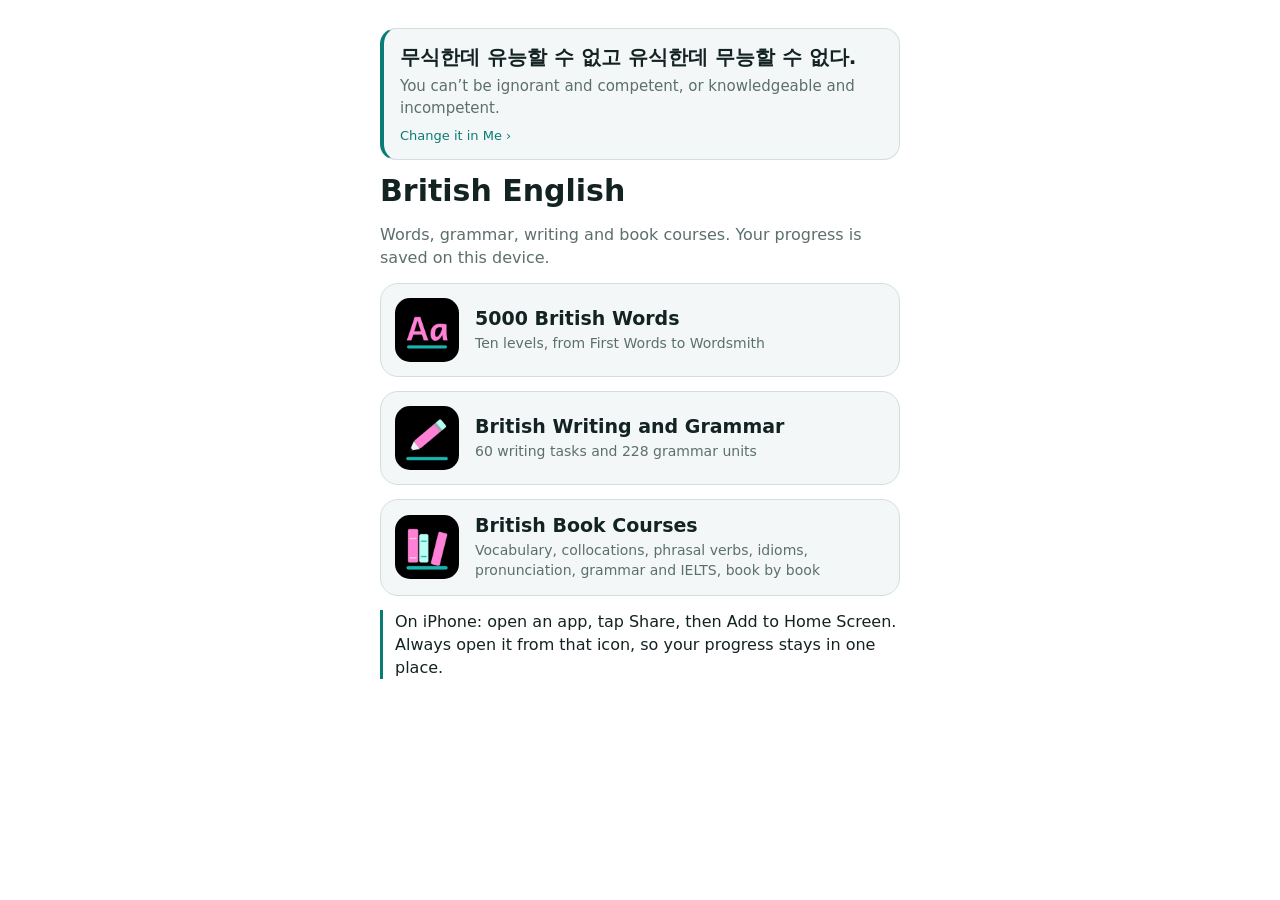
==== commit 4b6bf66f: "KJV Words and Bible moves to its own site (aaaaa-test/kjv-words) The app, its data and its sources n" ====
--- a/index.html
+++ b/index.html
@@ -4,2038 +4,50 @@
 <meta charset="utf-8">
 <meta name="viewport" content="width=device-width, initial-scale=1, viewport-fit=cover">
 <meta name="theme-color" content="#ffffff">
-<meta name="mobile-web-app-capable" content="yes">
-<meta name="apple-mobile-web-app-capable" content="yes">
-<meta name="apple-mobile-web-app-status-bar-style" content="default">
-<link rel="icon" type="image/png" href="icon-192.png">
-<link rel="apple-touch-icon" href="icon-512.png">
-<link rel="manifest" href="manifest.webmanifest">
+<script>(function () { let t = null; try { t = localStorage.getItem('bw-bg'); } catch (e) {} if (t === 'dark') { document.documentElement.classList.add('dark'); document.querySelector('meta[name="theme-color"]').content = '#000000'; } })();</script>
+<title>British English</title>
+<link rel="icon" type="image/png" href="[data-uri]">
 <style>
-/* Fonts: Andika, copyright SIL International; Lexend, copyright The Lexend Project Authors.
-   Both are used under the SIL Open Font License 1.1 (https://openfontlicense.org). */
-@font-face{font-family:"Andika";font-style:normal;font-weight:400;font-display:swap;src:url([data-uri]) format("woff2")}
-@font-face{font-family:"Andika";font-style:normal;font-weight:700;font-display:swap;src:url([data-uri]* Layout: the same one-hand phone app as 5000 British Words and British Writing and Grammar. Black pages;
-   pink for words and phrases to learn, teal for meanings and instructions, pale cyan for examples; tab bar under the thumb. */
-:root{
-  color-scheme: dark;
-  --ink:#000000;
-  --panel:#0a1012;
-  --panel-2:#111a1d;
-  --line:#21313a;
-  --word:#ff80d5;
-  --def:#19b5ae;
-  --ex:#b8fff4;
-  --text:#e8f3f2;
-  --muted:#93aaa8;
-  --good:#7fe0a0;
-  --bad:#ff9183;
-  --gold:#ffd36e;
-  --f-read:"Andika","Trebuchet MS",system-ui,sans-serif;
-  --f-ui:"Lexend",system-ui,-apple-system,"Segoe UI",Roboto,sans-serif;
-  --tabh:62px;
-  --rs:1;
-}
-html.large{--rs:1.15}
-html,body{height:100%}
-[hidden]{display:none!important}
-body{margin:0;background:var(--ink);color:var(--text);font-family:var(--f-ui);font-size:16px;line-height:1.45;-webkit-font-smoothing:antialiased;-webkit-tap-highlight-color:transparent}
-body::before{content:"";position:fixed;inset:0 0 auto;height:env(safe-area-inset-top,0px);background:var(--ink);z-index:30}
-html.locked,html.locked body{overflow:hidden}
-button{font:inherit;color:inherit}
-h1,h2,h3{text-wrap:balance}
-.num{font-variant-numeric:tabular-nums}
-#view{max-width:680px;margin:0 auto;padding-left:max(16px,env(safe-area-inset-left,0px));padding-right:max(16px,env(safe-area-inset-right,0px));padding-block:14px calc(var(--tabh) + env(safe-area-inset-bottom,0px) + 32px);display:grid;gap:18px}
-.tabs{position:fixed;left:0;right:0;bottom:0;z-index:20;display:grid;grid-template-columns:repeat(5,1fr);background:rgba(0,0,0,.94);border-top:1px solid var(--line);padding-bottom:env(safe-area-inset-bottom,0px);padding-left:max(4px,env(safe-area-inset-left,0px));padding-right:max(4px,env(safe-area-inset-right,0px));-webkit-backdrop-filter:blur(10px);backdrop-filter:blur(10px)}
-.tab{appearance:none;background:none;border:0;color:var(--muted);font:500 11.5px/1 var(--f-ui);letter-spacing:.01em;display:flex;flex-direction:column;align-items:center;justify-content:center;gap:5px;min-height:var(--tabh);cursor:pointer;padding:0 2px}
-.tab svg{width:24px;height:24px;fill:none;stroke:currentColor;stroke-width:1.8;stroke-linecap:round;stroke-linejoin:round}
-.tab[aria-current="page"]{color:var(--word)}
-.btn{appearance:none;border:1px solid var(--line);background:var(--panel-2);color:var(--text);font:600 16px/1.2 var(--f-ui);border-radius:14px;padding:12px 16px;min-height:48px;display:inline-flex;align-items:center;justify-content:center;gap:8px;cursor:pointer;text-align:center}
-.btn.primary{background:var(--word);border-color:var(--word);color:#22001a}
-.btn.teal{background:var(--def);border-color:var(--def);color:#001c1a}
-.btn.big{width:100%;font-size:18px;min-height:56px}
-.btn.ghost{background:transparent}
-.btn.small{min-height:40px;padding:8px 12px;font-size:14px}
-.btn[disabled]{opacity:.45;cursor:default}
-.btn svg{width:20px;height:20px;fill:none;stroke:currentColor;stroke-width:1.8;stroke-linecap:round;stroke-linejoin:round}
-:focus-visible{outline:3px solid var(--ex);outline-offset:2px}
-.row{display:flex;gap:10px;flex-wrap:wrap;align-items:center}
-.row>.btn{flex:1 1 140px}
-.eyebrow{font:600 12px/1.2 var(--f-ui);letter-spacing:.12em;text-transform:uppercase;color:var(--muted);margin:0}
-.muted{color:var(--muted)}
-.tip{font-size:14px;color:var(--muted);margin:0}
-.hello{display:grid;gap:4px;padding-top:6px}
-.hello h1{font:600 26px/1.15 var(--f-ui);margin:0}
-.hello .lv{font:500 15px/1.3 var(--f-ui);color:var(--def);margin:0}
-.panel{background:var(--panel);border:1px solid var(--line);border-radius:20px;padding:18px;display:grid;gap:12px;min-width:0}
-.panel h2{margin:0;font:600 19px/1.25 var(--f-ui)}
-.goal{display:grid;grid-template-columns:auto 1fr;gap:18px;align-items:center}
-.ring{width:104px;height:104px;position:relative}
-.ring svg{width:100%;height:100%;transform:rotate(-90deg)}
-.ring .t{position:absolute;inset:0;display:grid;place-items:center;text-align:center;font:600 24px/1 var(--f-ui)}
-.ring .t small{display:block;font:500 10.5px/1.3 var(--f-ui);color:var(--muted);margin-top:4px;letter-spacing:.04em}
-.stats{display:grid;gap:8px}
-.stat{display:flex;justify-content:space-between;gap:10px;border-bottom:1px solid var(--line);padding-bottom:8px}
-.stat:last-child{border-bottom:0;padding-bottom:0}
-.stat b{font-weight:600}
-.pbar{height:8px;background:var(--panel-2);border-radius:99px;overflow:hidden}
-.pbar>i{display:block;height:100%;background:var(--word);border-radius:99px}
-.pbar.teal>i{background:var(--def)}
-.card{background:var(--ink);border:1px solid var(--line);border-radius:22px;padding:22px 18px 24px;display:grid;gap:14px;min-width:0}
-.head{display:flex;align-items:center;justify-content:space-between;gap:12px;min-width:0}
-.hw{font:400 clamp(34px,10vw,52px)/1.1 var(--f-read);color:var(--word);margin:0;overflow-wrap:anywhere;min-width:0}
-.hw.sm{font-size:clamp(28px,8vw,40px)}
-.meta{display:flex;gap:8px;flex-wrap:wrap;align-items:center;font-size:13px;color:var(--muted)}
-.chip{border:1px solid var(--line);border-radius:999px;padding:3px 10px;font-size:12px;letter-spacing:.04em}
-.chip.note{color:var(--gold);border-color:#4a4226}
-.line{display:flex;align-items:flex-start;gap:12px;min-width:0}
-.line p{margin:0;flex:1;min-width:0;font-family:var(--f-read);font-size:calc(21px * var(--rs));line-height:1.4}
-.def p{color:var(--def)}
-.ex p{color:var(--ex)}
-.tgt{color:var(--word)}
-.tools{display:flex;gap:10px;flex-wrap:wrap}
-.tools .btn{flex:1 1 120px}
-.star.on{color:var(--gold);border-color:var(--gold)}
-.star.on svg{fill:var(--gold);stroke:var(--gold)}
-.say{width:40px;height:40px;border-radius:50%;border:1px solid var(--line);background:var(--panel);display:inline-grid;place-items:center;cursor:pointer;color:var(--def);padding:0;flex:none}
-.say svg{width:20px;height:20px;fill:none;stroke:currentColor;stroke-width:1.9;stroke-linecap:round;stroke-linejoin:round}
-.say.on{color:var(--word);border-color:var(--word)}
-.say.sm{width:34px;height:34px}
-.say.sm svg{width:17px;height:17px}
-.list{display:grid;gap:8px}
-.item{display:grid;grid-template-columns:auto 1fr auto;gap:12px;align-items:center;background:var(--panel);border:1px solid var(--line);border-radius:14px;padding:12px 14px;cursor:pointer;text-align:left;width:100%;min-width:0;color:var(--text)}
-.item .e{font-size:22px;width:30px;text-align:center}
-.item .id{font:600 13px/1 var(--f-ui);color:var(--muted);min-width:34px;text-align:center}
-.item .w{font:400 calc(20px * var(--rs))/1.25 var(--f-read);color:var(--word);overflow-wrap:anywhere}
-.item .d{font-size:13px;color:var(--muted);margin-top:2px;overflow:hidden;text-overflow:ellipsis;display:-webkit-box;-webkit-line-clamp:2;-webkit-box-orient:vertical}
-.item.off{opacity:.42;cursor:default}
-.dot{width:12px;height:12px;border-radius:50%;border:2px solid var(--line);flex:none}
-.dot.s1{border-color:var(--def)}
-.dot.s2{background:var(--def);border-color:var(--def)}
-.dot.s3{background:var(--gold);border-color:var(--gold)}
-.sechead{font:600 13px/1.2 var(--f-ui);letter-spacing:.1em;text-transform:uppercase;color:var(--def);margin:10px 0 0}
-/* the library */
-.shelf{display:grid;gap:10px}
-.book{display:grid;grid-template-columns:auto 1fr auto;gap:14px;align-items:center;background:var(--panel);border:1px solid var(--line);border-radius:18px;padding:14px 16px;text-align:left;cursor:pointer;width:100%;min-width:0;color:var(--text)}
-.book.on{border-color:var(--word)}
-.book.soon{opacity:.5;cursor:default}
-.spine{width:34px;height:48px;border-radius:6px;display:grid;place-items:end center;padding-bottom:5px;box-sizing:border-box;font:700 10px/1 var(--f-ui);color:#000;letter-spacing:.02em}
-.book h3{margin:0;font:600 16.5px/1.25 var(--f-ui)}
-.book .s{font-size:13px;color:var(--muted);margin-top:2px}
-.book .pbar{margin-top:8px}
-.book .n{font:600 13px/1.2 var(--f-ui);color:var(--muted);text-align:right;white-space:nowrap}
-/* add to home screen (website copies) */
-.instbar{display:flex;align-items:stretch;background:var(--panel);border:1px solid var(--line);border-radius:16px;overflow:hidden}
-.instgo{flex:1;display:flex;align-items:center;gap:12px;text-align:left;background:none;border:0;color:var(--text);font:inherit;padding:12px 14px;cursor:pointer;min-width:0}
-.instgo b{display:block;font:600 16px/1.25 var(--f-ui)}
-.instgo .muted{display:block;font-size:14px;margin-top:2px}
-.instx{background:none;border:0;border-left:1px solid var(--line);color:var(--muted);width:52px;display:grid;place-items:center;cursor:pointer;flex:none}
-.instx svg{width:18px;height:18px;fill:none;stroke:currentColor;stroke-width:2;stroke-linecap:round}
-.insthelp{display:grid;gap:16px;max-width:520px;margin:0 auto;width:100%}
-.isteps{list-style:none;margin:0;padding:0;display:grid;gap:12px}
-.istep{display:flex;gap:14px;align-items:flex-start;background:var(--panel);border:1px solid var(--line);border-radius:16px;padding:14px}
-.istep .n{width:32px;height:32px;border-radius:50%;background:var(--word);color:#000;display:grid;place-items:center;font:700 16px/1 var(--f-ui);flex:none}
-.istep b{display:flex;align-items:center;flex-wrap:wrap;gap:8px;font:600 17px/1.3 var(--f-ui)}
-.istep p{margin:6px 0 0;font-size:15px;line-height:1.45}
-.ic{display:inline-grid;place-items:center;width:32px;height:32px;border-radius:9px;background:var(--panel-2);border:1px solid var(--line);color:var(--def)}
-.ic svg{width:19px;height:19px;fill:none;stroke:currentColor;stroke-width:2;stroke-linecap:round;stroke-linejoin:round}
-/* light background, chosen in Me (kept on this device; all the apps on one site share it) */
-html.light{color-scheme:light;--ink:#ffffff;--panel:#f4f7f7;--panel-2:#e9eff0;--line:#d3dee1;--word:#c0157a;--def:#0a7c76;--ex:#1f4f4b;--text:#132322;--muted:#5c6f6d;--good:#1f7a46;--bad:#c0392b;--gold:#8a6400}
-html.light .tabs{background:rgba(255,255,255,.94)}
-html.light .btn.primary{background:#ff80d5;border-color:#ff80d5;color:#22001a}
-html.light .btn.teal,html.light .seg button[aria-pressed="true"]{background:#19b5ae;border-color:#19b5ae;color:#001c1a}
-html.light .switch input:checked{background:#19b5ae;border-color:#19b5ae}
-html.light .istep .n{background:#ff80d5}
-html.light .nbrow.on .tick{background:#19b5ae;border-color:#19b5ae}
-html.light .box.gb,html.light .chip.note{border-color:#e3d29a}
-html.light .tline .wt{border-color:#f2bddf}
-/* notebooks */
-.nbwrap{display:grid;gap:14px;max-width:520px;margin:0 auto;width:100%}
-.nblist{display:grid;gap:10px}
-.nbrow{background:var(--panel);border:1px solid var(--line);border-radius:16px;padding:4px 14px 8px}
-.nbrow.on{border-color:var(--def)}
-.nbpick{display:flex;align-items:center;gap:12px;width:100%;background:none;border:0;color:var(--text);font:600 17px/1.3 var(--f-ui);padding:10px 0;text-align:left;cursor:pointer;min-height:48px}
-.nbpick .tick{width:26px;height:26px;border-radius:50%;border:1.5px solid var(--line);display:grid;place-items:center;font-size:15px;line-height:1;color:#000;flex:none}
-.nbrow.on .tick{background:var(--def);border-color:var(--def)}
-.nbpick .nm{flex:1;min-width:0;overflow:hidden;text-overflow:ellipsis;white-space:nowrap}
-.nbpick .tag{font:600 12px/1 var(--f-ui);color:var(--def);text-transform:uppercase;letter-spacing:.08em;flex:none}
-.nbacts{display:flex;gap:20px;padding-left:38px}
-.nbedit{display:grid;gap:8px;padding:10px 0 4px}
-.nbnew{display:grid;gap:8px;background:var(--panel);border:1px dashed var(--line);border-radius:16px;padding:14px}
-.nbnew label{font:600 14px/1.2 var(--f-ui);color:var(--muted)}
-.nbnew .btn{margin-top:6px}
-.nbrow .confirm{margin:10px 0 4px}
-.nbline{display:flex;align-items:center;gap:10px;width:100%;background:none;border:1px solid var(--line);border-radius:14px;color:var(--muted);font:500 15px/1.3 var(--f-ui);padding:10px 14px;cursor:pointer;text-align:left;min-height:44px}
-.nbline b{color:var(--text);font-weight:600}
-.nbline svg{width:20px;height:20px;fill:none;stroke:currentColor;stroke-width:2;stroke-linecap:round;stroke-linejoin:round;flex:none}
-.nbline .chev{margin-left:auto;font-size:22px;line-height:1}
-/* accounts (website copies) */
-.acct .big1{font:600 18px/1.25 var(--f-ui)}
-.who{display:flex;align-items:center;gap:12px}
-.av{width:44px;height:44px;border-radius:50%;display:grid;place-items:center;background:var(--panel-2);border:1px solid var(--line);font:600 18px/1 var(--f-ui);color:var(--text);flex:none}
-.av svg{width:22px;height:22px;fill:none;stroke:currentColor;stroke-width:2;stroke-linecap:round;stroke-linejoin:round}
-.who .nm{display:block;font:600 18px/1.25 var(--f-ui);overflow:hidden;text-overflow:ellipsis;white-space:nowrap}
-.acctbar{display:flex;align-items:center;gap:12px;width:100%;text-align:left;background:var(--panel);border:1px solid var(--line);border-radius:16px;padding:12px 14px;color:var(--text);font:inherit;cursor:pointer}
-.acctbar b{display:block;font:600 16px/1.25 var(--f-ui)}
-.acctbar .muted{display:block;font-size:14px;margin-top:2px}
-.acctbar .chev{margin-left:auto;color:var(--muted);font-size:24px;line-height:1}
-.signedin{margin:0;font-size:14px}
-.signedin b{color:var(--text);font-weight:600}
-.acctwrap{display:grid;gap:14px;max-width:480px;margin:0 auto;width:100%}
-.accth{font:600 24px/1.2 var(--f-ui);margin:6px 0 0}
-.acctform{display:grid;gap:6px}
-.acctform label{font:600 14px/1.2 var(--f-ui);color:var(--muted);margin-top:10px}
-.field{width:100%;box-sizing:border-box;background:var(--panel);border:1.5px solid var(--line);border-radius:14px;color:var(--text);font:400 18px/1.3 var(--f-ui);padding:13px 14px;min-height:52px}
-.field:focus{outline:none;border-color:var(--def)}
-.formmsg{margin:10px 0 0;color:var(--bad);font-size:15px;line-height:1.4}
-.formmsg.ok{color:var(--good)}
-.acctform .btn{margin-top:14px}
-.acctlinks{display:flex;flex-wrap:wrap;gap:0 20px}
-.linkbtn{background:none;border:0;color:var(--def);font:500 15px/1.3 var(--f-ui);padding:10px 0;min-height:44px;cursor:pointer;text-align:left}
-.back{display:inline-flex;align-items:center;gap:6px;background:none;border:0;color:var(--muted);font:500 15px/1 var(--f-ui);padding:6px 12px 6px 0;min-height:44px;text-decoration:none;cursor:pointer;justify-self:start}
-.back svg,.x svg{width:22px;height:22px;fill:none;stroke:currentColor;stroke-width:2;stroke-linecap:round;stroke-linejoin:round}
-.modes{display:grid;gap:10px}
-.mode{display:grid;grid-template-columns:auto 1fr;gap:14px;align-items:center;background:var(--panel);border:1px solid var(--line);border-radius:18px;padding:14px 16px;text-align:left;cursor:pointer;width:100%;color:var(--text)}
-.mode .ic{width:44px;height:44px;border-radius:12px;background:var(--panel-2);display:grid;place-items:center;font-size:22px}
-.mode b{display:block;font:600 17px/1.2 var(--f-ui)}
-.mode span{font-size:14px;color:var(--muted)}
-.seg{display:flex;gap:8px;flex-wrap:wrap}
-.seg button{border:1px solid var(--line);background:var(--panel);color:var(--text);border-radius:999px;padding:9px 14px;font:500 14px/1 var(--f-ui);cursor:pointer;min-height:40px}
-.seg button[aria-pressed="true"]{background:var(--def);border-color:var(--def);color:#001c1a}
-.tiles{display:grid;grid-template-columns:repeat(2,minmax(0,1fr));gap:10px}
-.tile{background:var(--panel);border:1px solid var(--line);border-radius:16px;padding:14px;display:grid;gap:4px}
-.tile b{font:600 28px/1 var(--f-ui)}
-.tile span{font-size:13px;color:var(--muted)}
-.bars{display:grid;grid-template-columns:repeat(14,1fr);gap:5px;align-items:end;height:90px}
-.bars i{display:block;background:var(--def);border-radius:4px 4px 0 0;min-height:3px}
-.bars i.today{background:var(--word)}
-.barlabels{display:flex;justify-content:space-between;font-size:12px;color:var(--muted)}
-.set{display:grid;gap:8px}
-.set label,.set .lab{font-weight:500}
-.switch{display:flex;justify-content:space-between;align-items:center;gap:12px}
-.switch input{width:52px;height:30px;appearance:none;background:var(--panel-2);border:1px solid var(--line);border-radius:99px;position:relative;cursor:pointer;flex:none}
-.switch input::after{content:"";position:absolute;top:3px;left:3px;width:22px;height:22px;border-radius:50%;background:var(--muted);transition:transform .2s}
-.switch input:checked{background:var(--def);border-color:var(--def)}
-.switch input:checked::after{transform:translateX(22px);background:#fff}
-#ov{position:fixed;inset:0;z-index:40;background:var(--ink);overflow-y:auto;-webkit-overflow-scrolling:touch;overscroll-behavior:contain}
-.ovbar{position:sticky;top:0;z-index:2;background:var(--ink);display:flex;align-items:center;gap:12px;padding-top:calc(env(safe-area-inset-top,0px) + 8px);padding-bottom:8px;padding-left:max(16px,env(safe-area-inset-left,0px));padding-right:max(16px,env(safe-area-inset-right,0px));border-bottom:1px solid var(--line)}
-.ovbar .ttl{flex:1;min-width:0;font:600 15px/1.2 var(--f-ui);overflow:hidden;text-overflow:ellipsis;white-space:nowrap}
-.x{width:44px;height:44px;border-radius:50%;border:1px solid var(--line);background:var(--panel);display:grid;place-items:center;cursor:pointer;color:var(--text);padding:0;flex:none}
-.ovbody{max-width:680px;margin:0 auto;padding-left:max(16px,env(safe-area-inset-left,0px));padding-right:max(16px,env(safe-area-inset-right,0px));padding-block:16px calc(env(safe-area-inset-bottom,0px) + 40px);display:grid;gap:16px}
-/* unit pages: the left-hand page of the book */
-.qhead{display:grid;gap:8px}
-.ttl-big{margin:0;font:400 calc(30px * var(--rs))/1.15 var(--f-read);color:var(--word)}
-.sub{margin:0;color:var(--muted);font-size:15px}
-.learn{display:grid;gap:12px}
-.learn h3{margin:12px 0 0;font:600 15px/1.3 var(--f-ui);letter-spacing:.06em;text-transform:uppercase;color:var(--def)}
-.learn h3 .ipa{text-transform:none;letter-spacing:0}
-.line.ko p,.ko{font-family:"Apple SD Gothic Neo","Noto Sans KR","Malgun Gothic",system-ui,sans-serif;color:var(--gold)}
-.line.ko p{margin:0;font-size:18px;line-height:1.45}
-.d.ko{margin-top:2px}
-.learn h3:first-child{margin-top:0}
-.learn p{margin:0;font:400 calc(18px * var(--rs))/1.5 var(--f-read)}
-.learn .rule{display:grid;grid-template-columns:auto 1fr;gap:10px;font:400 calc(18px * var(--rs))/1.5 var(--f-read)}
-.learn .rule::before{content:"";width:7px;height:7px;border-radius:50%;background:var(--def);margin-top:.62em}
-.learn .exl{display:flex;gap:10px;align-items:flex-start;margin:0;font:400 calc(20px * var(--rs))/1.45 var(--f-read);color:var(--ex);padding-left:14px;border-left:2px solid var(--line)}
-.learn .exl span{flex:1;min-width:0}
-mark.h{background:none;color:var(--word)}
-.box{background:var(--panel);border:1px solid var(--line);border-radius:16px;padding:14px 16px;display:grid;gap:8px;min-width:0}
-.box>.eyebrow{color:var(--def)}
-.box.gb{border-color:#4a4226}
-.box.gb>.eyebrow{color:var(--gold)}
-.box.mis{border-color:#5a2a2a}
-.box.mis>.eyebrow{color:var(--bad)}
-.box p{margin:0;font:400 calc(18px * var(--rs))/1.5 var(--f-read)}
-.wl{display:grid;gap:8px}
-.wrow{display:grid;grid-template-columns:auto 1fr auto;gap:12px;align-items:start;background:var(--panel);border:1px solid var(--line);border-radius:14px;padding:12px 12px 12px 14px;min-width:0}
-.wrow .dot{margin-top:9px}
-.wrow .w{font:400 calc(21px * var(--rs))/1.25 var(--f-read);color:var(--word);overflow-wrap:anywhere;cursor:pointer;background:none;border:0;padding:0;text-align:left}
-.wrow .pos{font:500 12px/1 var(--f-ui);color:var(--muted);margin-left:6px;letter-spacing:.04em}
-.wrow .d{font:400 calc(17px * var(--rs))/1.4 var(--f-read);color:var(--def);margin-top:4px}
-.wrow .x2{font:400 calc(17px * var(--rs))/1.4 var(--f-read);color:var(--ex);margin-top:4px}
-.wrow .nt{font:500 12.5px/1.3 var(--f-ui);color:var(--gold);margin-top:4px}
-.tbl{overflow-x:auto;-webkit-overflow-scrolling:touch;border:1px solid var(--line);border-radius:12px}
-.tbl table{border-collapse:collapse;width:100%;font:400 calc(16.5px * var(--rs))/1.35 var(--f-read)}
-.tbl th,.tbl td{padding:9px 10px;border-bottom:1px solid var(--line);text-align:left;vertical-align:top;min-width:70px}
-.tbl tr:last-child td{border-bottom:0}
-.tbl th{font:600 12px/1.2 var(--f-ui);letter-spacing:.06em;text-transform:uppercase;color:var(--muted);background:var(--panel-2)}
-.tbl td:first-child{color:var(--def)}
-@media (max-width:600px){
-  .tbl.stack{border:0;border-radius:0;overflow:visible}
-  .tbl.stack table,.tbl.stack tbody,.tbl.stack tr,.tbl.stack td{display:block;width:auto}
-  .tbl.stack thead{display:none}
-  .tbl.stack tr{border:1px solid var(--line);border-radius:12px;padding:6px 0;margin:0 0 10px}
-  .tbl.stack tr:last-child{margin-bottom:0}
-  .tbl.stack td{border:0;padding:5px 14px;min-width:0}
-  .tbl.stack td[data-h]::before{content:attr(data-h);display:block;font:600 11px/1.3 var(--f-ui);letter-spacing:.06em;text-transform:uppercase;color:var(--muted);margin-bottom:1px}
-}
-details.more{background:var(--panel);border:1px solid var(--line);border-radius:16px;padding:12px 16px}
-details.more>summary{cursor:pointer;font:600 15px/1.3 var(--f-ui);color:var(--def);list-style:none;display:flex;justify-content:space-between;align-items:center;gap:10px;min-height:28px}
-details.more>summary::-webkit-details-marker{display:none}
-details.more>summary::after{content:"+";font-size:20px;color:var(--muted)}
-details.more[open]>summary::after{content:"–"}
-details.apps .appl{display:block;padding:12px 14px;border:1px solid var(--line);border-radius:12px;background:var(--panel);color:var(--text);text-decoration:none}
-details.apps .appl b{display:block;font:600 16px/1.3 var(--f-ui);color:var(--word)}
-details.apps .appl span{display:block;color:var(--muted);font-size:14px;margin-top:2px}
-details.apps .appl.on{border-color:var(--good)}
-details.more>.in{display:grid;gap:10px;padding-top:10px}
-/* practice: the right-hand page */
-.qcount{display:flex;justify-content:space-between;gap:10px;font:500 13px/1.2 var(--f-ui);color:var(--muted)}
-.qinstr{margin:0;font:400 calc(17px * var(--rs))/1.4 var(--f-read);color:var(--def)}
-.qtext{margin:0;font:400 calc(24px * var(--rs))/1.45 var(--f-read);color:var(--text);overflow-wrap:anywhere}
-.qtext.def{color:var(--def)}
-.qtext.ex{color:var(--ex)}
-.qtext.big{font-size:calc(34px * var(--rs));text-align:center;color:var(--word)}
-.qtext input.inl{font:inherit;color:var(--word);background:var(--panel);border:0;border-bottom:2px solid var(--def);border-radius:6px 6px 0 0;padding:2px 6px;width:7.5em;max-width:100%;box-sizing:border-box}
-.qtext input.inl:focus{outline:none;border-bottom-color:var(--word)}
-.gap{color:var(--word);font-weight:700}
-.hint{font:500 15px/1.3 var(--f-ui);color:var(--muted);letter-spacing:.12em;margin:0}
-.opts{display:grid;grid-template-columns:repeat(auto-fit,minmax(130px,1fr));gap:10px}
-.opts.long{grid-template-columns:1fr}
-.opt{font:400 calc(21px * var(--rs))/1.25 var(--f-read);color:var(--text);background:var(--panel);border:1.5px solid var(--line);border-radius:16px;padding:14px 10px;min-height:62px;cursor:pointer;overflow-wrap:anywhere}
-.opts.long .opt{font-size:calc(18px * var(--rs));text-align:left;padding:12px 14px;min-height:52px}
-.opt.right{border-color:var(--good);color:var(--good);background:rgba(127,224,160,.08)}
-.opt.wrong{border-color:var(--bad);color:var(--bad);background:rgba(255,145,131,.08)}
-.listen{display:grid;place-items:center;gap:8px}
-.listen .say{width:88px;height:88px}
-.listen .say svg{width:40px;height:40px}
-textarea.w,input.w{width:100%;box-sizing:border-box;background:var(--panel);border:1.5px solid var(--line);border-radius:14px;color:var(--word);font:400 calc(21px * var(--rs))/1.4 var(--f-read);padding:12px 14px;min-height:54px;resize:none;overflow:hidden}
-textarea.w.piece{min-height:180px;overflow:auto;resize:vertical;color:var(--text)}
-textarea.w:focus,input.w:focus{border-color:var(--def);outline:none}
-.tline{min-height:62px;border:1.5px dashed var(--line);border-radius:14px;padding:8px;display:flex;flex-wrap:wrap;gap:8px;align-content:flex-start}
-.tbank{display:flex;flex-wrap:wrap;gap:8px}
-.wt{font:400 calc(20px * var(--rs))/1.2 var(--f-read);background:var(--panel-2);border:1px solid var(--line);color:var(--text);border-radius:10px;padding:9px 12px;cursor:pointer;min-height:44px}
-.tline .wt{color:var(--word);border-color:#5b2a4c}
-.wt[disabled]{visibility:hidden}
-.fb{border-radius:16px;padding:14px 16px;display:grid;gap:8px}
-.fb.ok{background:rgba(127,224,160,.1);border:1px solid var(--good)}
-.fb.no{background:rgba(255,145,131,.1);border:1px solid var(--bad)}
-.fb + .row{margin-top:12px}
-.fb h3{margin:0;font:600 19px/1.2 var(--f-ui)}
-.fb.ok h3{color:var(--good)}
-.fb.no h3{color:var(--bad)}
-.fb .ans{font:400 calc(20px * var(--rs))/1.4 var(--f-read);color:var(--ex);margin:0}
-.fb .why{margin:0;font-size:15px}
-.claude{border-left:3px solid var(--def);padding-left:12px;display:grid;gap:6px}
-.claude p{margin:0}
-.claude .fix{font:400 calc(19px * var(--rs))/1.45 var(--f-read);color:var(--ex);white-space:pre-wrap}
-.sum{text-align:center;display:grid;gap:10px;padding-top:16px}
-.sum .big:not(.btn){font:600 56px/1 var(--f-ui);color:var(--word)}
-.miss{display:grid;gap:8px;text-align:left}
-.miss .m{background:var(--panel);border:1px solid var(--line);border-radius:12px;padding:10px 12px;font:400 calc(17px * var(--rs))/1.4 var(--f-read)}
-.miss .m .a{color:var(--ex)}
-.compose{display:grid;gap:10px}
-.compose textarea{width:100%;box-sizing:border-box;background:var(--panel);border:1.5px solid var(--line);border-radius:14px;color:var(--text);font:400 19px/1.4 var(--f-read);padding:14px;min-height:96px;resize:vertical}
-.wc{font:500 13px/1.2 var(--f-ui);color:var(--muted);text-align:right;margin:0}
-.wc.ok{color:var(--good)}
-/* listening, reading, speaking, timers */
-.script{display:grid;gap:8px}
-.script p{margin:0;font:400 calc(18px * var(--rs))/1.5 var(--f-read)}
-.script b{color:var(--def);font-weight:400}
-.passage p{margin:0 0 12px;font:400 calc(18px * var(--rs))/1.6 var(--f-read)}
-.passage p:last-child{margin-bottom:0}
-.timer{display:grid;gap:10px;text-align:center;background:var(--panel);border:1px solid var(--line);border-radius:18px;padding:16px}
-.timer .clock{font:600 52px/1 var(--f-ui);font-variant-numeric:tabular-nums;color:var(--word)}
-.timer .clock.done{color:var(--gold)}
-.timer .lab{font:600 12px/1.2 var(--f-ui);letter-spacing:.12em;text-transform:uppercase;color:var(--muted);margin:0}
-.rec{display:flex;gap:10px;flex-wrap:wrap;align-items:center}
-.rec .dotrec{width:10px;height:10px;border-radius:50%;background:var(--bad);animation:blink 1s infinite}
-@keyframes blink{50%{opacity:.2}}
-.cue{background:var(--panel);border:1px solid var(--line);border-radius:16px;padding:16px;display:grid;gap:8px}
-.cue h3{margin:0;font:400 calc(23px * var(--rs))/1.3 var(--f-read);color:var(--word)}
-.cue ul{margin:0;padding-left:1.2em;font:400 calc(18px * var(--rs))/1.5 var(--f-read)}
-.heard{font:400 calc(18px * var(--rs))/1.4 var(--f-read);color:var(--ex);margin:0}
-.toast{position:fixed;left:50%;transform:translateX(-50%);bottom:calc(var(--tabh) + env(safe-area-inset-bottom,0px) + 14px);z-index:60;background:var(--panel-2);border:1px solid var(--def);color:var(--text);border-radius:14px;padding:12px 16px;font-weight:500;max-width:min(420px,calc(100% - 32px));box-sizing:border-box;text-align:center}
-.confirm{display:grid;gap:10px;border:1px solid var(--bad);border-radius:14px;padding:14px}
-.empty{color:var(--muted);text-align:center;padding:20px 10px;margin:0}
-.search{position:sticky;top:env(safe-area-inset-top,0px);z-index:5;background:var(--ink);padding-block:8px 6px}
-.search input{width:100%;box-sizing:border-box;background:var(--panel);border:1px solid var(--line);border-radius:14px;color:var(--text);font:400 18px/1.2 var(--f-read);padding:13px 14px;min-height:50px}
-.loading{color:var(--muted);text-align:center;padding:40px 10px}
-@media (min-width:700px){#view{padding-top:24px}}
-@media (prefers-reduced-motion:reduce){*{animation:none!important;transition:none!important}}
-j6m8yk7Y1DnNMdoESHfdVhAsxlR/QHoo7Zc7904hNItbfmn+AhGX3GYoQJ9CRMmMxfu08ZQLsgZpw890M+4p2br622YcgJExfISUGesrAyZZzWhwfxoUDZdz/MY6jBhS+TKob2TIOvp1O8uWdPVbseqVyJl3vOTPJtphEpNamtLeVqrxVuZ/oxAWpB4W+F3YZ+puifFS1cD/JdWgfCwJlb0naMKOEJtvFinwowSo9dlygCst9S8S6EajDE+JUUgWEUDtZmkQXoVHcK3AcBxVMpJvQKOXM/pCTME2T0gJcETowcKqnNRGjTDYP8tAWKEUr9sTByVCOhtSoyha3LWILFh3oUkdx7+/OMxYBthX3q5sO6yu3rykx8SKChAZOaTfUlrMoXZFWGo2F+ucGL7ilNs5/3u2Ere/5AnhYrjb6InhUYmXl8LrBuH9aD1UWXFm7VN+gbAjqUd8baLupd7V3tqR9GwqZ8T3yMpI5HQanuj//E90AroZTncJuLWVG6aGyXDuOcmU9HI4j0r5apfflWu4agTTrj2ud+JbPBxjdrRvcwG6el+s7byABWi3lnmvdlNsHH7n1MkgaQYE20jZS+W305vSgMvfcwQDQBtxVJPccEtxXDQ/M6PRhFfLIIcFj1d4nOAbIKo+nRPLMI8FzanhhoyN9qaqvVPW1anhDh0bfVqW8c0jwXjV8MGNBP1YhnxwSfFY1BZETdCbozNBZoLNCZ4PODp0D+oGJJGXr2VKW0l2iDR9Og9cEQuvudtUsL1b+WARRK8U8QkcGE5lZ1N7hGu/iYyTESFwpeEeKgBwBJQJqA9JipMe0B/QTMyJWROyIOA3IjZEXs+UH3e4Jm9ov36Ua/YQSr/8+PjYmtnOss9Qu5dx3rJ+LZ+qnOINA/r84R7LuJ/DPQbEPhPwPWP+ev7Q1GGBpEL9bgDtCpX9gQxJU5Ce711RgiimmQyZmAcIp4YJmDbMRudo9lcOaunZE7aTb4k4kf06yYYRSBHTt7VyC4WgINSRbxowx7oS0x9VuJ1LKhZ/cAUnvWQQmG9PYO4cVdlVOHkwGT1XMuCqY+L9+f2p2AQwELaxfYby724rxTtIEkBn/zR2HOZfztCrWLacT+PSNHuItn8aN9cHfyz6qc0pVUW8KFWAaZ9Nk22AdTzkLEvCXi3EeZ7G/VdjVJVVkaj/4aWkzrLDfsPy1chGsnFYlyG6cszq4oh64tYaEeM/FiBk9nUB8qGV6oADmP9EDNolzbcINa6JU+3f2rMtmQN9zIFLcA5/hGMpZnMawuIFQ8Ixv/k4pUaWNE6d1h5n3J8LFgWMpNWkJV1lfvXH5W7y4LOd2kWSQs03I+sT5b7DnbZEnrEpKYEidWKqg+kk520CygWQ9PAPuTF4zM3O7DNaQaxwsX6zQwXMqx/J/47Nud2ChiVcZXUtop2N0HVRFXANgRUmHTp+e/GHoU1EeCr1KfoifoizGUcfot3ghmWSqf021+h11T76SrTONBxqsesMzqW98Gn3G7iFTP4k/CBuw+AxH8YPufiSuf+B+/+Mhz7EJEoI+TaXiB4AW8UErEKT1dJQ3ZUtu5d0S6bfUjsaH47U0IJlvV0dlQSINyIAFS9D41aZUDuJN2a04PskzDBGnv9G8+0emOFAMGRVOkaDM8Zkp2cqH9C2TEPTcKjsxINjSQvWZKa3YQbGcnQ+gvyYLxUBjv0Jsw5pTgv9ehrd1Hz58+IWRN0x96GxGD5h/UDvrmmHiJ3QstkcRYBnDci7+tinWmf6jrjVqIpiaLAUIhmaZq5EQzH8LLS6QFFaFhZFfE3wEGrRkDwEenZn3VG9gtfa/F328unnwOnv66qvoNNWZqjy/u5nyW8cS5Gxo8V0GkomYly9usUCZatsPi2pxtFlHqn5AZtz7BFv05qBW3bvqOMVeesYkCax8ZwkQpdWY3QBhyY17RO6x3rRXTBk1FdhhmGMWn+FDkcq6cRMCnsOieIjiwNtDhs2i5y4X9LTK/2hB4QiCwiu6xEdDur4njwNxM0QfWIFDkfAhhjJ7K6mvWS3UfrChOJ7sL5jE8V86FSbdYIVRzpIp8Ti/nAhTlUKqwo9BL6Rp2mQsexJNiX1xRfBAR2F5FC2LIsC4Uw1MaWDKsqCM5CUikTke0rZsFwW7TPqArWX7tXs1kp0Vb493qeQ6p8RdiWN92jxq8e1e3QLL/WQqI/dT7gBTnMQSvFVGWG53NX9KW5P7wWj2lrfzAU5E5phQgO3/OtBEmD6NyBTjn7NNqpiJEyf2MKOGX5YacMzWst9UpsS1k92JyeqsvAzPdHMiIo4VpKNJS5IenEBIoBP/A0wVFln+qzVLOfKULQopW2bERxYrNikpQUA5DoEyUHTqyTu52+urBP2g8OXV14LgihheoJBJJg5Sy4ig+b7UkdSxAt/q3z0MiG+3gLPDBQz2idPqIomVhm376eQU8QFzGXi7oR01SNZSHDE5FgfUNugKm+lYSwKTL/yv6RthtRQCSlF4AEm4WYwsrwwRB84D5O3RD0yjhDKOnfn79zEtl2Km1wUW9mk91AmgK7w7vzUD/UbkiRewPkLQT0Eyp5VyI+MJQ+7Pc4zIAyir4yG8ddaSOci9vDOzj7+xvHlK4QVEUjNuPTftUa0k4WktwWzyLZCWGQ1umC88BoiXEk3zEKqP5imv1xx30/bwMOCodCfnHHuaeMPsEQ5IWAJMZMcs60Qu3bjNB8HHW36B8Ig/110GucK+E5EfDZtMA3mjBfzUUF00B7JFPB5uPP3SzfoVlGyjUhYDTA2OVmst6aXF8sxweLkOHuLwheROE8fExsaBLv57E4aw5jm+gE2RbEtVH7fquUi9V+w9qkewJ+2pch+/NXsvUZvN6DScl+0GMMv2A6/SD98TPdTyDMHWWInvKSgxsejQbLUHSdXs3YrAPB36DcruC/jc5iAfSLZ/vjeAa7vOh43MylSVkUZuaUJl+9xdyeEIdg8dx2mBh6esFNCvjCiW5En76iEl5DdI7m9niA8V68lIAwKbiZnhWXQMky41M3e5tXm1UvZB8WZ5cpq/qJ9UO/rBACuBH4gUxECDl6Kt5/vDH2f7CyvotFlsVrz7KKyOn/pAjesT9exYOXM01Ib8iransWoVAsHs4RU2Gm+5fiL6XAWX7Ss5hc06G8xDjGMJ3mjxXn618eHsNIdRUa1mTXCU73/chnKMoU7KHPphxTUsypHewrARyAHR9qYwT5ae3Xiytv1CCcocQaTDqcwFJCwQQ8aMdusVLMVrawGG+ZDv0QhA/3c1Sr81xtje1QZArt8EzHXKvZ6B7J0mCoLcl6KZnoHQKaITN82ILjmd7y7tcs2QuKeWKlx0SGt8Ezn+lRHCcAtoJk+fCrSdMqvYl//zZFySlxwPs708YbMy+w+EBUTgPv/QKEa82U/grhnek6+skbYn/z6ZE5DQZxOTfCz9dN8hm5zg44mtBu5K9McbYkC+14eRY2JXjXrcClaZUUfV2MI26M+NDcldelheGPn0sAoyVhJCq6AHQB7q/ysj4tdK2JBXkt3SIC2c4VwRrWLaFSusYj9RDkpYv6zICVjRNxHIjSua8FIMXBkuolo1qUqd51J7+VfdsJwpZegN8gGe1kA4acO2LLk6RrSZMMBoF7HOFqrklGNptB6KVAZS7WRgYubb9VFiVMt3Vnduef1sEgLa45Tck+zAl508/O1OOewr+sWoHv0EbUPjsn9ECK4hvwEj9nIyQM5SQsPK/AZv0Gn9RTQzqUOVUAJ17zpd/[base64]/jEEFNh1ltgkz6mtPIcEbtAtLKdO8eZII8fFhWX8TCvU4zpSCcWWNiWUUj86z+osupIcXUAwY/AWgzWTXPEl3af3vuo8+JjDF249BQ/3e0ZXkKc1nFbVlGE5nl1nwZ1y4WfswHZukvyhDEWL8sVeuWad8fVYW0wMjkG+cB3G/ud/IrnTtu6tYe5O38SauKNW/LZ7JPfdoh2v5OjynsBk4AkMBoHIoBPwTHqAsbXenJJA/Xv4gc96B9S/9xUom48w5JAf7Sh/+8g+WIFUwEsmcljnd+lK0Q63sfZ5LzjoSU/NIaKsDhcg8zzy3PcLWY2pFfUH1xLL5J+QKO9QJTzuSmKKSBoV6+iMqMCUep4nHZ+pT0ieVCR1CA8bp32YZJoEiScXHtcg9ZavuZ1bva51ltDqnRfo5yOuLQehwN/XX3KjVRa9t4WYULe0dHNP/AyHU+v2H7KK6D/lD6ocgYipnL1c1XGo4RZVeOvJxTEqo2O4i5NQIk4Z8PTH4gL8wiheDumN48fD02sOH/taUrlmFg4hO26zU7K5qB0nOfg47zRZyG+aw/Dbz/XUhNJGO6biSBRcitAz3jtqN42C6CW2F+TscTRQbsQTIcRyP198kE8v3xTo0r665+rYkdaJq7dvg8APU8rPeapuatkpJMsZZz2r5EPwbRBLDBGJwlxtVxL1H3OqdqpwzUjtCo7+mRy3lz5FMC/xhVsEm1a4hBkLZm8k4REOqugt5b9FXtTCb6kVhHfCuGH2PpJZOeTDFSmEaMCZ+Ded8EWFsKNaC483/dStKFJExCgkCoeD4FRbZzTBzYXCzE6orF6nkjJRxIiAMZg/[base64]/2DZcEX7udbPIBmEDcV58ZFi6o9iSTBo0DkEtZsD8wuMwJjS335JX7vTlwevhjNTYZFZAGSy1oEmUfpgbi4ZmRWY87GpvuikRXSqX5T1cL2jXtBNHNwSatL7/ULfC7rD3VTeA3xZgS3TbAqg6+Z0mtzqC6/NjVkmWVpF/7H6flZFUGrllE+58TjYXmxueVjt+Jzi+4HC0ez4v3F0dhuUk5cWGyjKqWcx+FytnxGK4wiZrDIkenJLHZKUkQZ15HWVp6exkPGpSyG0kurJX698K9/sBh3c5V/lnOKfN7fWDJPq2qICalqjo9+1QWJDJE4kpqKJ8m0uvupeedErU03HubXdd8LbP0XOCvulqkUeu7z00L5zw/Ko2qGzO58O4hVzul1IfPi+pv2bHQab78dpNH5LYExOrD9QBg5Qnq8cPYH1XRqeWTywFAWowRSz5tSKTHvsepFm1o9Db+7IzzpCAibZ1QARhcJ7LW6f2WjIB6O/Spa/trPKyJASQbTLrnHbfHV/7LERsK16xMwXo8gHNaDfkr18rcLyrKoc9vWSf1PSTtO4Z6OJX5caooJj51XK2gh19VkgBHFsdEDGdQbZt8oZwD6Xn2GdrZhgPYEdcWGxM03lOeMiABfk87ObF1aMD04PKA47bhcSkQqZSaB9/hw/UMXjTL8lvNsMSFhqR55Z2hOUx7t7ns2Wkdxqa/TS51Pp1dNqlM84d3rkovSx2NrVdyuhpakmixBZR6T7aSrszIQgb6tRWj/FlIM34gG3oqJdUtDBus7h4yVZabX3JhS9atrGVQnSjeCvpioe0v5oBw0VJ7CjeON8nv9cX91wJWPzmDOWpP+cd+Xx9m9VSq5alTP+h1tQ8CkwioDzTsYTgz92RG6urkf4+CTmc8ZzsPnye7EAOzQbWsGm9HnDM9SxkcYIKO76ED/tt6nnXdIcGjXamNc5UAU+xL0Nro/6d7qPqn/8OofLh0Ifv5ZXqpfYaSo7FVktWq1bBS4ynljvyDU6B/5UQ56N+pzvVU1/1eqI6rjmt1oNuj/vcIc0V7MTW9XmwVIdu6ezAJFFqz7DU9j//w8XgUZv8/xW89aqOj3vEwd2BJ5WfyhE/bP92NXKDUmVIcNP1XgyJOApzyiHlOU6DH8hg56PGUUwwxRunDQt1m8ffVLMOPV7Mz28pyadEp5cPLM+XbLks+Pxou98zfmeUucgPkdgTiYyhUk9bo0WblP/H+KoutHG/qoBxrNumsMFyGAjMtzi0Coo+FsAmbU8/vNTxQ7sgfO7yIOJn5hunqZQ8ARRbbzzbbbX/WLLZQZmlY/QHeWtKO3XRea9PmXZpG6i+Ua7qiFrWB8v1Of7SVBwOStDnaXtqPnLU+Wy+2QCq+egVAWgzpUv5XDvSzIRwSco67B5++PBT/eqBQKBgW0x63D1DfDBUlswdz6I+N9y0KjQ6cfcMrnraansN/WBQaHjr3llc6ZT49izM7pRkjV17rbGru1bG/SgFWSh18npEHNzhVVzo6a598FY0IqHc+fYpVdpG2VValVFb1+oUqeVCan10qskgV1BYj5BCUWlkJlBc6Q98g0SETmgGLddBDbfhRrcJYnSHikuWNuZ9Ct1bib+qPSs18jsV0v6GVH5P2dl38QWucbTjYVdbBLc/YQ6/wQygF0bQ9ALAYbuPukYyuqAwgyxfpleWknuM35y1MEHOhjk8rAkt3XQhUnO5tlN7dEMt7tHDhfuBtwqgXxNygTJeQWJgDOFSKbXLuBg+J/KSxSF9ZXvFJclXxBQcHJa/Fth/UTNXA++B61bvLqGXVu/Xg2wFZqlRLWM6iU5fyw64/n4zsDIxN7D79aeNuypPBfXnRaSni6LK5ZCPU0iJ4OqDHQ6rPDiXRgfdogvbWg/XL540SzAG6JdvOuUPywT27pLr7iknbAHrP3XVLJvVaDLCd21UWZ58eyl2Z5KSBYcuiAf3FXXd7qF2Dx6DQ74mDJwXKC88NDPuOclhkw/j4bG/0PSfdfbSwBDr8hzcWlxUgeL+ZFmYLQH2GU8iFPgxbqKvtN19m+oGINLyhbOumzJOZhsitCL+I8BJUlg3cMMNEmT1t+NPSMuTz4pyzspm/bE3j0A98v3O5y6uhq6pBm39UOtehDlB7oK74CCjIRyhgdKGPyDoO8xUq1Lt8/uOF9+n/ZX60aHSyyFwmrwCWbQGqcJpF40cDtUqHXdL/T9L1keEH0iSs1qKo1eap7N+3FkilgA/TjTX1NNGAndJI0MaJ2M6wHe4p9TN7KmO6Igjy7DjfoYuO/0HznKPSK2eaywvHxHElvnAPkw9I5xm39MrHorL14e7ib6+X9rK67B1Q++EuxxwAZhG6Y6bMM4jEGR4/77CI/6B5bxnoSUOVf5kHWV+sufQCKN8VHmwhMArxpGMCapiWx714vhHxcpjFacAiCeJoscl8+XxfkTSfedSZCtm+mgRZdsopX8upfTE5Kt54Oq+zcJBCldos0rRVoNrs5sc3nh3yqdt11Gftd5ylDTpIIBnFj0m1tLYQITaYC+jlp8vxCOS56fKII/W7Z73jKhShIb6R1/9tgoXDMp1DeZRDOOoChRzbE8042ZcFv1s1fZMtZ95yPQGLI9gRYpIS3JqIzQmCUO9yGqIXGayfu1Xn/32OA6BPO+0yf66s2oyhXaclgfucWxcWsPrIvp5Sm2Ysk+wrgBMZaM2IX3a4yb7dO+HK+9WZ9k7o06dCm5XVTY6s7g+qGfLX2pGce8vxBSGNPl+d3m5JdvWY/vVH98Y0iLrJD1ZCXwWG/7d4rfBAirTePLAHHeuOa0tDGZ+Hc+DKS+pMByehje68G5wpl+v7JW5P3Orkw6cYI4v1eTKLqxvKm3eEMeJZvfBopoSjH5TAHkGQ2nNOH5Lr23J0+TucvbnoeLo+gFLdXmVfixXW5cTXDdYHxDaM9fnJzK+CdLO0UVqhtrTkA4nC9unr19y7ptvpUbE/pqvfrUmqGu5Kct9NL/gt2tO/[base64]/zJIH4Mwt9UfyDSOHorT3cazc1NpGd1nI2VVK4Gw50hnzABtzAxoTEQK6d4RIPpHlN5lFcSzMZOSOePh5RI9rk7eAQZrIQ4lVlDaF3u1OIsNS1V/TszdzMMUtKd0QKK2rIapVrjqTk7K5p7XMjznVWjpFDUElUqA2KdHKv9JHgXDpLCCDREABnqtHonP6nFIwzY6pfnQf9Kd8lXV2gX5jD2uHn4Z8dU5re4NVP8N49cv8qDPq/uG9nLfn08+KT7ifkOnGWmCW/TwTWWE/uTYmmTeiTXvu+K+f5/LBauDu9MvEKRUV5BWJt3d32wmFgveAUvEuDlgiGh6AQPVMlMJUn1eSIYz6KkV9vG3CizMn9tGIwd9832ZTE/tKNONlzqwsTXZ0ai7n/nuYHNVpF0m4Q1l2S3jLf2TQQ9+MvteF+PLOS4rdrNX8imrXKUVxpIuJ7ep1bR0ikcdLis98d94HWk1mCxCpcqi52p2m3qoCSV6NFzG2h/bz09b7T/xly0Cl21SRkKbItM3SrKd2nb9Qu8/pJs8qt2SjNVpY21SknYETwCBd2qEwLFI/ZjlJPvStv9GHV1Yk3ijVS3qMIVALXzCud9HeB1gzgjnEntlMZZPpGM2U9O9KOzFQXFIZawKkloPSWBG5NMviln+dW2q8CFx2m3lCG5SaaHjhmqSleRqoNEOiUtqipcBu1UhztJAyF1QiaRM+E555EM9QwKksIDGjM4ZMExzykPol9wnEbSrbqZfBQaER4YGBMOJSWm/G2IiDkaEEUqr8JHRpXj8eVRkfiqclJUZBWJVOXgd3PN/sPPFEcsq6qrtqCoM4ki8bpu9CLUscdZWKzIzL/f3SJ587imjSa3Q9kfB8SPE0/cu48vxAywah2UCtc3nt+FdVrrOD+sKzdzw9Pik3Nsf6Qn24/[base64]/pUWIjKuli/A10hIDRZIjK0QCV4pq/dBYemBvn5YfAZ8ONQ5tTQdA01MQCT4QoPADgg4ywrc2NmUng3RIW7Wko6uij/WLToL4U+tcTMH4qOhfCo8we2li4sPIg5iUiyICBbHp2X0LEeUhE/5ZLrlOEkBx3T106f71QGVyxr/VPYtxBBzJWnorwDSrh/LNzh6It/o+mEgtaJOmfrP4VyjE0dzDf45pkwDvEXFxgCr2hxhASs7kaKBrX0BXZSqGap2WlQj4KQTjErw6WG74XHHbtyPJxf9isNG++IRZAjBAp7setup4Vdlj/rp00Cg6w2EY9UAqVcOi/5oExlcOQak6WfNGo/jxr2wi9feXepKu3qQl0wutHpi21GXZOvDq2xuqZf0pARV+NNiwps2p8ynDM6naqe2BGpMGV9r/OZpZ47UHq09CUpT/218rTlVi1ZmVVlzfsNSdIoA2p22kAbaTTiVY7Fxx7HNFk5rbPxoYDoiWIhW9opw8IOtDfr6ek/jCeWO/HCZ8v6JbcNMh2pwPLzIOcHibNjSujrr2OoxY5LcXRZCaX62PV4dY/VN9bcGePPquk8IYT0qKMImkqQgRSoiaQpaJEGyLHFwWG3tZIOjnaQNsan3o00YWXFSEQAMyLro27ePAG6D0M8Rq2M+t/Doo9/A+0O5d86nGith21KQGMbvp1TEvSvI6zWQ8md+pnFLqAZxZ/BsTGF6BCwivamGH3ZkKqcqpH5Lkku+3tj1gzvPeNsHE3FmomBfe5SxDZYCy7PNunSidaFVqGz1X3piRw85QXZo31haYkc3idZ8eO+pUSpWiEYShdRELD80mMg/Ud861OrCW3Xfvr4ROrsLHnCQ3JrDovm+BXYXJaY+nBAinxF2brZMU+Uqb4f7FIIzSD3Q6EAVYDyItyvS/IhPEX8EkfugL4hWOEhJWDmdbOGVmiXTMjOYR53d+2/Q8co4ZSZPEwd3d8MjAn3TnGDEkKOQ0e0PSlZjbx6FQ701r6NtOA3niPkXde6Cwu5Zn8KxEa3R0/SzI94OSeL9PmAM7YzAOjvMwxyo9rQmBJCt03gmE5+miEw6HualfkL/TRNz1P6daI5WPMjR/r2ewGg6Ec9gDsS0RJZEKvTVFPeh7z8v/E5zfc74DTn150fI3OJNjH892e/GH7lS85Tfi6yRGuHANNLAS0iOG4DGvTgWHDm0bXoU/2GRYzh77ikvj9wdWBINX9/Ourh6cbi38ZJyR6WSO5+XdjYmtogjH7cPRLyRFzHiZDmUx39lkhuu3frgH0EHhwSjDmL4kdOnI7rAndJqGHwhNK1jpumCtSoe3hkVEn7y4topemR7q2Q38rcuFy2b5kZmOiAmQkY0/4hTG8US4ty3ulD51ZvhsWVk0O99ulCJVwdsjfLeNevLfFJWnTnLkuWk31Gt9Eg98SBBqvB1OM9r3Ra3dXi36ObNZJFdKF5ss0ehEO1WKKqsstChVsXn7twJhNryJVboOg7x3j1w0wm8RUirR1vmVEV9JqOLC3FhhYP9RfnD/fnhBTh0KQoYUUM7CPRluF7nYfd1SHf1xsq94T4Q9+9HGltpHf38ZmvvOrATXRm6VftpY1MCKfVF0RODUYmJqJBEGiqYThMB12yWl0dWv6489iw2g+xEtNxbBKjsepJl5ZrCFEg6/17ae9eQjQkvnBP11dBXB6vqted/BWyOleA13pZy5Vhf11v5gnh6ayxu6CL7VrEjEGCO6cgIUt/ayo/WVVo8wXWJNESJ3aE29ox7y9BlW70WsTPD+f37jXES1FUK8J8rh73SLmm4Dj4uERtMZIo9g+wid6xolOzBO2Md7c2xNsZ5XxEyzbsGqdpiG1/rqLLpuSxB4cyTWyLUinTfqqAr5Y5+pO6NY1aAoApEMEkbLhBlgQ/xY+DJzg5xEVElqMZd+eGhFiX26njYU3LSxOd9FZhVpdGOutMD2X2BGKTvdxRyT2iMdP5v4X/dW2XUvbHwvQ88L0RAoxcYEhUV+E1iuY7Nr41oPvTizcEtdI++AHW/[base64]/70MnqltrC2V1F5qGfHWoC6sxlz/cAsoUMj4dqIZOHBElPkbTOGmV+0yYMVig/6CRK/l85rBsYhSZDNJneAaqRKsfFg0InDm4GrwZlzOuklAILVs7k1WMAUFRRX29roV41npv3v0FvjyVh6x93EM4yd4w9zThnfs3IDhU3MNoa49uTX1FPqYL64KHJQI/KZc9eX/aEx7UeaC0nEDklddXbtIX6ikstW9gtYoiTG0ynGwzOsyvHATnnXkH9M+3ER3z+ExYUb7BS7RrOj8fzCJVxWwpBnqv5CXS8iCpeODQooDhfBYGG28CmkauYk8AwXs5duOHIla0RpPk2/laPUuD69Hu7SkJtfQ6wJ9EFGYD1yYFO72o+1ITF1k415xNDWtOq8TMwELRp0bstGpYKJMKvNFbam3NDmPpp41HqJkvmc8OVuSddK+6o9fNE3OjXK04kMdsXk2UfrSeNbfEk1s9k8Pxg9AXb/TooLiRmFS8wbxgqiZB6merN+Ujg+mBsK988hJ/ui/t9W6ROMtrh5bhhbf0m1ccbg3VyjWHGrN8cJdE7gaB06x5mjCqRCy3qPwlcBbcpZblg2NeESzfm0OYvwCBuF7qXVY7MxcWfQqKa1vPpZIHsyPZ51t9njiVwG4J9CmYySfwvlcm/6fi/EpFUD5WdBbg3NnhPbrwn/e2G4HDSGw8FgOWwMmss2N1WBxh8mTdicLrh2PPhkCMY8ICp+Sj//F2NXALsygeLiFtJywUw1xO09snW21VwJDKKb9QT8FVSsDmVZTsgByS6VyJg0sjq3mIEpoz0SicgXUcuocjf5zbGh7IGw8FJckCMSrW0U77jz+x8j5wQK3UvohRZxSLDRZ4gU6HWV3Y4gqlsRVRRC+jc00TNva0SjOzLQ3hkFBUNC/RxtQ3whTEUg6J+AjeEIXq8dskzGWWBFSQBS4G1zdyjuLFQUIZ4rVlsNo/ioDyl0VRjl6SDD5sG1q9zuz9VgdC5/DOFGgCl0AMrTfs7hp3Wn2u11HX/aD0V92s+1/2ndVe72ulqP8mS+vA1x/Tb127jb2OD2GJ2kq8zdyfXY3ck5BexlcX5efO5wwcOi5/YY3Vzq5hpuK724MiyjRkKHOL/pBS8Toz7nnlHaymmNp3UHP8QrurgKa2zRBoDyMHZBDMYVV24X5XbG5faw0VkOTBoFoIDeCcDTunOtvqe+15WVkLE5c21x3XLdcd3Dx2lMKaUrzKjJFR+drgqz5FRTAdTZ/2YBXq0g/7fTi6+9CgDg2j9a1nSoBFLSPJ8fjLWDLlvibOk6aQCixXyft5K6zGLitKEUaNQ0g60IZFKtazq6N9RX2SGCv9QxI3EBsHeh/RdgC042vkF9J6GeadGrK2xNu0ApeU2kX4On4eoSYOiHUvOecX5/xbtgy3aaWGh2FSDp0CwP36a2KviU5pLaeagzgPosJmhsioHG2m+Ki+FdMWLoPzQfUxC3RiS+ijRHKONqRnpkFY1MpVf1KzTv3TD/+MDPPPhdzfQ/7V/i5y9NsA0ktYDiYFC8Zgbg2XMKGOw2q+6RG9+c6zsZA+AAuMpA2YishS3JEAQQsdFU8T9MRL4y94uMMFxQmME1TxfpVyfijW/G9Z2sVcAdfyxC4xEWGmWbMhE+YJ/illQ4F0arjcNuRSnMqg/ayWMLzWoXsqFjYNk1fyYzfbmfn52elFnyddXzyX976ptzn0jv4b6Yp6iEuxGk/vebdX0nBxDJ+BMCZLiJfd0AiAqISwXxRukriBu/o196QzM/[base64]/h3/[base64]/YNUDqiOoPLjAa2o6OnOjt/x7PR+ppN3cH8ccuDNs82QgbHgwNVFvbOzWkxaVhMvHkFftoM1reMIw88ySeAzyCQeyFmZr3la3JZCMM5NoEdkA4bOzLrHrybFgqEQNQlsCQqZZWNUDeZDAGhh6RpS11zamPNA8Hlk9f97/DTI190tFgHVTHCKdOBBnX4S8GEFsXPjxIaBvGIQ8dHEfxrw0lnMiNSpRsUknOgDIAvskbCWbTElyWLu/ROE2Ppc/4dNRetHhy/ajW+ju0+lP0XLP3/OO1lIZOvT7+6teBvuH1phIIzKoUYDGZdU4liKwqtsb+5KIG76yTMQJGdqK2x0UTkm+XCyQ3VJB7Ew+f/[base64]/ld6UUhG0XjaDzrkokB2WREWNaxL0yoypTEs7aFGxLfImgt//LDhjsi5A/EMQx5dK418xR0U+LaNbRVIu1u4LGSStx98fZFMNd8MGZ9ICX5z3WG/ULGMPoS6Tns7mbBFG4S//[base64]/7H6eHvztcabH8kmBLTUoeCh4aAOBSsxzm/W795kwn2ij6ggwT+3g4UTg7C+HKy9CqJUQRdvmhPB7f45Fl0Pthj+Z3QrBrEPb6Oj9T8fOcIcjDwNPFMiQNkmokz0aQlT+O8Hc4owrHSrtkSuypehfVgj9MLEefjuKVUYYYpsb5rFbBERxr/ytW8XxADy6DtdlQThpqe7dNQYKr5wNOsGsAEJoJHGpQLjjwYLpBDfSQSxYsWbTbKdoW3UNSDvShwJqeXxOPou2lZyLRIZFrxVosHAmg00iWWuyep4cDW8TgB06lR6fmmKON1QjncZyBuj684/XYYHalKMPrIIuyosNExH1h4yTNjjeA8wWi/o71k5DdIQKg7o6Na/y77k0JSesr1f5qkyYlxxcWB2PJ8rXc0SZV9MGzB2AjcToeP8zlMl1Spb/AmUPAOytlAmviGbowAl3mH4wQOt6fwUJHG0IEOZ+rcK/+k3m2QeDUE1jDJHKk89tFm/xMT7sTnhK1xobhE/Hk4BvGism1FvWsTdldgWAfB4LWZ5n/mEPvosidSpV0c5XCM7r9NtqnNuLQOOeNRyIg+D7/QtKOdEThM22gsGIZNKhD8KlfH2m5U3KoqQfF41ct9byqeQz+WewbKhqBsVyLU6Zt2++cZDDzcx47boZsLs/ALTg7DG+Ohy2DxMDj5VeXd7HwujcM1Efye8kXwkfjQgG0k3Hpka8RWhbrBQJe6Ec/wagAJUkMturfW9ubmfRnphOlDI2uRKgQD+nAMv0RlIJYMHBAPSawmLZn17663u/[base64]/GXhwFhnuQICA/4HoYTgH/ky+cujd0+GCgYaZb8OFj/97/3O9OvI6BLtw+zLsb/6WiO3dIQFKDQgBmXD2wm0+YvLtCS67QKo+hMY4zAzPxdpBR/ypbWqBlPsBjRasURYQcPV98PCC/r9vcOKKhGCsBz1nOaStScN4HE5TYpau6YlkaaFXMa1vxUqPbndD2CQneSEI4bMY9OjqTKESrUt4T7fOw/Zw4FgtvKpx7wxNBghUCKhj2PdL79I6Nxpd2GFHxOSpoqA35pCEwvCkUkveP0sQ+BGMh4rANOHlzeYvjv8NEYhGJRlLLR3BDQaCgM587eDC2yywWu4qkMAtzK2IahzujF/v5seL/MUxpQ1Fm+1747j5z6Pl3UF/DM7NyfUB0RQiNRS9TGOmH2kjcu1e2UER9F/33pAjuXvjjybGc1bovcp4QajXOen87ubv96ebBBFW/Q6anHlXv1ZVSO8KUcKdZwX7H10FsfHT2gWWHc7Ozujt7TSZs6ZiCxL7pOR8IxmpSSFl8OptJYIinNiWdYNSyyJIYeJKB3LzDrfmlO6WCih/EyYUjxQ8ew/nzKfEm/cG/84k5Q8gcKuaS8KVMgFF2yaTSRbK6M0VfkBZk3JmGwMudh+VsZtnoRRwLFr888eZVAjKKzEAa75EI0jDduh3K1DY2U06QANsTMrXGFhlcA2Zw/TpJn6GEnxkGVM/VnqnbOlvIWF++Rrj/Si1W6oFmDvMf5LpN+P8/7VfINB3nJ40sTN8NsX6wZW+eCFyAt5UwswfTJytDBi0zSKPwpN/96mwGRpzanKMnttVbh1X0W7IiHCw4gZqZIUzZ2/Lq7divJFJv077NDrFvWesoFlanvM+Zj3vr6eVDkNK4QF5jUH/zVaMmfvTpBpe9Cnxsyxql2GCumfXpX5I9Ay5T+BY/qje6pLGouHLkpK7UqhF+kas0GOXc1bqQNr+rMJzOz0CXI0YvcgHZJS14rj3YH0DF4cPf2zRsXz2/qmLV0X1BbEZsMhghHUUZntYNNOk7WM0PWOXhsFbBoN4N7zDTcolpP6spVAlvuC2vnDW0xKod8v0PklqNSYi2nJS85/+SAcQJQtTcKcXyu2X8TwmLm7Fsr5DAuApNRpXQQKu5kUjpTKOiYFHVZwrBJ631dw/ViV+LC0I+bYj1MJ+mldLTRZ+rbuFa4woO6S3EUSzRGS9z4pgRLBlLm3I5tNEqdqLCTihOiOoYgTS/[base64]/bicM6s83lEZsZjA7EcPUVbsj71wkDB9xWXhu9UM1cTlsJYOD+bNjxLmNJ16bRLLaKcoEOAskt+diEzYMIpcwM4KOwUGP9KmjyVIhnqySTFkbYi1DgDK0C2hJaC+5IHok8DckbrPIMhDHlrzL0CklGC820pqBDBEmhnOEoJQ5RCAc0/erARCBz0JSsZGuNVADwGxxEJaRxQwjyg4/LkDI+wG+Ct+4R7Kjyh/Zn15JxOb1U8rBxPlZIvVeRwUVCswfbIrcokjydd1K7Gj+WlryZp45mi8/[base64]/S9Vy7ms2k5KRvx/KMlvD/egZMfYZ++dsR3tcS6nduoNY8lcl77kffZqXlOJ0oyNpWGatxZSlNWtD91rPK332rOcm0cnKXTs7Y/kMsS+Pzp+HBnazGHbRp73FBKSGTFfn22sHUFszdsChIHbl3MZuvsQNaxQq0hrpmKSvPawbQpq0YvqOJIO9WPtZajlFRplz2Izhcu4RzOZxPB2k5hS/P2H3FHlBcg0evIAlDGMqWsK4CRGa/YmjyB7jJSHQof+oxgQUtcwGWwnLcN71ct5LlFTGNO6v3gh3Yw/3iQ2rmKAHH5NAA7sny4A7ppZd8rIKiF7uiLCyiWQrXL8VxD9xZ/AaTcIurmdpdM0DG3S+Q4pxg/uJPhjC2GzNWQb9QxbDqIxTndg2lM9leh1PmP+9b4HvdPNGPogYNwsIU7fBd+bNcfHfIT+nmnKZ9zhs4iAHocMq3CCh5GKg/hfM7qt1M1+vT0rshwgVQFAwUHkHhkQc0ovFkxZfBqhK5KSnXBrmmgarpGQUOo9dVhUfZxbgdymSh+8VpXRU585U4g7l/Pt+YBUOVkmZCoeKABtHsfvfiDqnby7ShAxYHNeqBTpPxnMv59aiLUUdu6ry6lbnFJfHJVImXjOsWuvJtzjWPfapCHwm2xr6X9mazcYPP+Mi2YZ2kShQHx/6thLbo3uC2NXIewUjnu07MPF9yafI+ugT+c52DCY+Z7dsml/pnO/x58RUk6ELNZpJphJ26tEeqklJPFJfHJVYWS38j1JM8XX8t530q67B2hcuLzDw/293a2tzYExKkQoIb1TSeYMn6SZesEY2Y7cqQWwpK4itGxLs1WS63/cZXmvwZ8vo1WEsPWI28+pPiobKWXlv9PnP5Y/5qN33kS1Hk9j6YohQ4vdiYV4K/AW069wSAshZE082bP1tGO/Hg2pPdxZjZ7ZqxwC5HjBQ85f+8RXPe+ysHTiafno0pLdBm9d+oVPtolQPM9oPj+DuV34ChQNaWVbgBNdbeFQ33qmc+nk7wVtVoPCgidA0CO+uuZ9MCeWwL+qYoKAHhxPtLxctCpgh9//5wTfN4YAhAy2Es6fVdtCkLObugSFFqyJ5mf0kTYwKKWFe2Rm/AhgWSJR4TS5pdME+o3jriRwfGikkUHfS46TM88XaODQ1UEeZznUnwwatX2gE/hJDwct8IT3S7chTeFH0YfzjypWLz50iCon9fo0lep1INoJShiaTkK6nyNT+I3qp5upiqsnWYVoclaYKRNDQk9CuenIBrMVh/amf8hvu/wMw9hsHbUq+2pt3YY5A11K5zjfP3l4NZXOupSIMCSAIhPuHICcf1x9RtEySpzrMlYYjeZKM8qHb3biUz01D9XGJPH9Ey1Vr1ZRh+GXWt4UywHU/6gTAsZTTmO+GSwK812QRJMtg5bxgIfTWZW4tkeMqQACFcOB7hTHhUoqW9UwPbsv3hyzug7EkBtQw/jMjXjpDX3qO9Q2DWNImG49yK6xjLth/RMxj0OBbwRAKUYRg7Q1X49l9x7LQcaljnO+T9c/qHbUrUZl+SZiW1IA8rY5lRShxILCT3LWs7Tc9mmHTgMwfyOQW3F9XzBD+YrtaUG/[base64]/oDgLIXTdBlTlOcpG8kNTAkuWcRAFU8N0ECAVDRHwgkDADauFPck2DCFZXJ7jP35GhEck+BcK57SojWRJU5t4Vtq+40E5zsNDqdn2X2/7FkEtRq9uJ18X81uah/MSpPOuZ3hMALkopNIAmDs/PSJGOj4Mi0VtMgZm63J7a2IpvtEHMt4v/iq+YhkSrbTU2VjGxXlSG/[base64]/Q/a62z2RZbQ7bbYaddEBQSIGh/wkmnDIw4KGLQsrSyJqFccnb2Dk4AIkyQlItrXWWYlraduH3nuJ6PCIQisSRe//788mjwxjn7OV+ksnwqT2Y9hVLfwDBZKiM1iuGERmtsYmpm3tViuESk8sSTLQ1eCeDodmo5qQI3tyC3bBPuXuAtDAYrJ5uziNT2L/x4lBW3Mx6NK3/O26IznidbkMx+x20MtoDz7wsssLQZ4j7M48qg6hSImyig2mQVWgzjCnCyJxmkKIUcDYFLwutpYzV5ogahLa4z4kQ4BnL94WDDpu0/36HLrCBdVuvRDAkM0UVKRT03rNXWMSplLXaT69NYVs+iI7PU1eJ/GjGE4LPIQMRWzZlR1dD762gtCPRoSmGNGzmYblC/QQN3e1v58k63Tas2Rdx+6cD9wvKd3Y2Aiz/sQvfMDv66G9ScDwyyb0M61qsABSWbWzbP08xFW9jlM0t2a1OMfYMsdfmDPyJHUAdXQqyDqO18aLD4YzkVcSr4VCD8+OQ8iYIiEeutCHCkYFf9PQAB+huj5Beddsnkp03kEtqJh3SAnwP9Pmb3MdyXI3oxQOH4/qGdC+ZIOczJmr3oC7/8ZumuNSWw5K/h34pdtueHHud+dNkDoF8AAAA=) format("woff2")}
-@font-face{font-family:"Lexend";font-style:normal;font-weight:400;font-display:swap;src:url([data-uri]) format("woff2")}
-@font-face{font-family:"Lexend";font-style:normal;font-weight:500;font-display:swap;src:url([data-uri]) format("woff2")}
-@font-face{font-family:"Lexend";font-style:normal;font-weight:600;font-display:swap;src:url([data-uri]) format("woff2")}
-.mindset .mind{display:grid;gap:6px}.mindset .mind p{margin:0}.mindset .mind .main{font:700 20px/1.45 var(--f-read,system-ui);color:var(--text)}.mindset .mind .sub{font-size:16px;line-height:1.45;color:var(--muted)}.mindset textarea{width:100%;box-sizing:border-box;min-height:110px;resize:vertical;text-align:left;font:500 17px/1.5 var(--f-read,system-ui);padding:12px 14px;border-radius:14px;border:1.5px solid var(--line);background:var(--bg);color:var(--text)}
-.amrow{display:grid;gap:6px;justify-items:start;margin:0 0 14px}
-.amrow .tip{margin:0}
-.seg.am{gap:6px}
-.seg.am button{padding:7px 12px;min-height:34px;font-size:13px}
-.opts.see{display:flex;flex-wrap:wrap;gap:8px;margin-bottom:14px}
-.opts.see .opt{cursor:default;min-height:0;padding:8px 14px;border-radius:999px;border-style:dashed;background:transparent;font-size:18px;line-height:1.3;text-align:left}
-.qsave{display:grid;gap:8px}
-.qsave .btn.small.on{border-color:var(--word,#1fb5b5)}
-.kk{display:none;margin-left:6px;font:600 11px/1 var(--f-ui, system-ui);padding:2px 5px;border:1px solid var(--line);border-radius:5px;opacity:.7}
-@media (hover:hover) and (pointer:fine){.kk{display:inline-block}}
-</style>
-<title>KJV Words and Bible</title>
-<meta name="apple-mobile-web-app-title" content="KJV">
-<style>
-/* Layout: the same one-hand phone app as 5000 British Words and British Writing and Grammar. Black pages;
-   pink for words and phrases to learn, teal for meanings and instructions, pale cyan for examples; tab bar under the thumb. */
-:root{
-  color-scheme: dark;
-  --ink:#000000;
-  --panel:#0a1012;
-  --panel-2:#111a1d;
-  --line:#21313a;
-  --word:#ff80d5;
-  --def:#19b5ae;
-  --ex:#b8fff4;
-  --text:#e8f3f2;
-  --muted:#93aaa8;
-  --good:#7fe0a0;
-  --bad:#ff9183;
-  --gold:#ffd36e;
-  --f-read:"Andika","Trebuchet MS",system-ui,sans-serif;
-  --f-ui:"Lexend",system-ui,-apple-system,"Segoe UI",Roboto,sans-serif;
-  --tabh:62px;
-  --rs:1;
-}
-html.large{--rs:1.15}
-html,body{height:100%}
-[hidden]{display:none!important}
-body{margin:0;background:var(--ink);color:var(--text);font-family:var(--f-ui);font-size:16px;line-height:1.45;-webkit-font-smoothing:antialiased;-webkit-tap-highlight-color:transparent}
-body::before{content:"";position:fixed;inset:0 0 auto;height:env(safe-area-inset-top,0px);background:var(--ink);z-index:30}
-html.locked,html.locked body{overflow:hidden}
-button{font:inherit;color:inherit}
-h1,h2,h3{text-wrap:balance}
-.num{font-variant-numeric:tabular-nums}
-#view{max-width:680px;margin:0 auto;padding-left:max(16px,env(safe-area-inset-left,0px));padding-right:max(16px,env(safe-area-inset-right,0px));padding-block:14px calc(var(--tabh) + env(safe-area-inset-bottom,0px) + 32px);display:grid;gap:18px}
-.tabs{position:fixed;left:0;right:0;bottom:0;z-index:20;display:grid;grid-template-columns:repeat(5,1fr);background:rgba(0,0,0,.94);border-top:1px solid var(--line);padding-bottom:env(safe-area-inset-bottom,0px);padding-left:max(4px,env(safe-area-inset-left,0px));padding-right:max(4px,env(safe-area-inset-right,0px));-webkit-backdrop-filter:blur(10px);backdrop-filter:blur(10px)}
-.tab{appearance:none;background:none;border:0;color:var(--muted);font:500 11.5px/1 var(--f-ui);letter-spacing:.01em;display:flex;flex-direction:column;align-items:center;justify-content:center;gap:5px;min-height:var(--tabh);cursor:pointer;padding:0 2px}
-.tab svg{width:24px;height:24px;fill:none;stroke:currentColor;stroke-width:1.8;stroke-linecap:round;stroke-linejoin:round}
-.tab[aria-current="page"]{color:var(--word)}
-.btn{appearance:none;border:1px solid var(--line);background:var(--panel-2);color:var(--text);font:600 16px/1.2 var(--f-ui);border-radius:14px;padding:12px 16px;min-height:48px;display:inline-flex;align-items:center;justify-content:center;gap:8px;cursor:pointer;text-align:center}
-.btn.primary{background:var(--word);border-color:var(--word);color:#22001a}
-.btn.teal{background:var(--def);border-color:var(--def);color:#001c1a}
-.btn.big{width:100%;font-size:18px;min-height:56px}
-.btn.ghost{background:transparent}
-.btn.small{min-height:40px;padding:8px 12px;font-size:14px}
-.btn[disabled]{opacity:.45;cursor:default}
-.btn svg{width:20px;height:20px;fill:none;stroke:currentColor;stroke-width:1.8;stroke-linecap:round;stroke-linejoin:round}
-:focus-visible{outline:3px solid var(--ex);outline-offset:2px}
-.row{display:flex;gap:10px;flex-wrap:wrap;align-items:center}
-.row>.btn{flex:1 1 140px}
-.eyebrow{font:600 12px/1.2 var(--f-ui);letter-spacing:.12em;text-transform:uppercase;color:var(--muted);margin:0}
-.muted{color:var(--muted)}
-.tip{font-size:14px;color:var(--muted);margin:0}
-.hello{display:grid;gap:4px;padding-top:6px}
-.hello h1{font:600 26px/1.15 var(--f-ui);margin:0}
-.hello .lv{font:500 15px/1.3 var(--f-ui);color:var(--def);margin:0}
-.panel{background:var(--panel);border:1px solid var(--line);border-radius:20px;padding:18px;display:grid;gap:12px;min-width:0}
-.panel h2{margin:0;font:600 19px/1.25 var(--f-ui)}
-.goal{display:grid;grid-template-columns:auto 1fr;gap:18px;align-items:center}
-.ring{width:104px;height:104px;position:relative}
-.ring svg{width:100%;height:100%;transform:rotate(-90deg)}
-.ring .t{position:absolute;inset:0;display:grid;place-items:center;text-align:center;font:600 24px/1 var(--f-ui)}
-.ring .t small{display:block;font:500 10.5px/1.3 var(--f-ui);color:var(--muted);margin-top:4px;letter-spacing:.04em}
-.stats{display:grid;gap:8px}
-.stat{display:flex;justify-content:space-between;gap:10px;border-bottom:1px solid var(--line);padding-bottom:8px}
-.stat:last-child{border-bottom:0;padding-bottom:0}
-.stat b{font-weight:600}
-.pbar{height:8px;background:var(--panel-2);border-radius:99px;overflow:hidden}
-.pbar>i{display:block;height:100%;background:var(--word);border-radius:99px}
-.pbar.teal>i{background:var(--def)}
-.card{background:var(--ink);border:1px solid var(--line);border-radius:22px;padding:22px 18px 24px;display:grid;gap:14px;min-width:0}
-.head{display:flex;align-items:center;justify-content:space-between;gap:12px;min-width:0}
-.hw{font:400 clamp(34px,10vw,52px)/1.1 var(--f-read);color:var(--word);margin:0;overflow-wrap:anywhere;min-width:0}
-.hw.sm{font-size:clamp(28px,8vw,40px)}
-.meta{display:flex;gap:8px;flex-wrap:wrap;align-items:center;font-size:13px;color:var(--muted)}
-.chip{border:1px solid var(--line);border-radius:999px;padding:3px 10px;font-size:12px;letter-spacing:.04em}
-.chip.note{color:var(--gold);border-color:#4a4226}
-.line{display:flex;align-items:flex-start;gap:12px;min-width:0}
-.line p{margin:0;flex:1;min-width:0;font-family:var(--f-read);font-size:calc(21px * var(--rs));line-height:1.4}
-.def p{color:var(--def)}
-.ex p{color:var(--ex)}
-.tgt{color:var(--word)}
-.tools{display:flex;gap:10px;flex-wrap:wrap}
-.tools .btn{flex:1 1 120px}
-.star.on{color:var(--gold);border-color:var(--gold)}
-.star.on svg{fill:var(--gold);stroke:var(--gold)}
-.say{width:40px;height:40px;border-radius:50%;border:1px solid var(--line);background:var(--panel);display:inline-grid;place-items:center;cursor:pointer;color:var(--def);padding:0;flex:none}
-.say svg{width:20px;height:20px;fill:none;stroke:currentColor;stroke-width:1.9;stroke-linecap:round;stroke-linejoin:round}
-.say.on{color:var(--word);border-color:var(--word)}
-.say.sm{width:34px;height:34px}
-.say.sm svg{width:17px;height:17px}
-.list{display:grid;gap:8px}
-.item{display:grid;grid-template-columns:auto 1fr auto;gap:12px;align-items:center;background:var(--panel);border:1px solid var(--line);border-radius:14px;padding:12px 14px;cursor:pointer;text-align:left;width:100%;min-width:0;color:var(--text)}
-.item .e{font-size:22px;width:30px;text-align:center}
-.item .id{font:600 13px/1 var(--f-ui);color:var(--muted);min-width:34px;text-align:center}
-.item .w{font:400 calc(20px * var(--rs))/1.25 var(--f-read);color:var(--word);overflow-wrap:anywhere}
-.item .d{font-size:13px;color:var(--muted);margin-top:2px;overflow:hidden;text-overflow:ellipsis;display:-webkit-box;-webkit-line-clamp:2;-webkit-box-orient:vertical}
-.item.off{opacity:.42;cursor:default}
-.dot{width:12px;height:12px;border-radius:50%;border:2px solid var(--line);flex:none}
-.dot.s1{border-color:var(--def)}
-.dot.s2{background:var(--def);border-color:var(--def)}
-.dot.s3{background:var(--gold);border-color:var(--gold)}
-.sechead{font:600 13px/1.2 var(--f-ui);letter-spacing:.1em;text-transform:uppercase;color:var(--def);margin:10px 0 0}
-/* the library */
-.shelf{display:grid;gap:10px}
-.book{display:grid;grid-template-columns:auto 1fr auto;gap:14px;align-items:center;background:var(--panel);border:1px solid var(--line);border-radius:18px;padding:14px 16px;text-align:left;cursor:pointer;width:100%;min-width:0;color:var(--text)}
-.book.on{border-color:var(--word)}
-.book.soon{opacity:.5;cursor:default}
-.spine{width:34px;height:48px;border-radius:6px;display:grid;place-items:end center;padding-bottom:5px;box-sizing:border-box;font:700 10px/1 var(--f-ui);color:#000;letter-spacing:.02em}
-.book h3{margin:0;font:600 16.5px/1.25 var(--f-ui)}
-.book .s{font-size:13px;color:var(--muted);margin-top:2px}
-.book .pbar{margin-top:8px}
-.book .n{font:600 13px/1.2 var(--f-ui);color:var(--muted);text-align:right;white-space:nowrap}
-/* add to home screen (website copies) */
-.instbar{display:flex;align-items:stretch;background:var(--panel);border:1px solid var(--line);border-radius:16px;overflow:hidden}
-.instgo{flex:1;display:flex;align-items:center;gap:12px;text-align:left;background:none;border:0;color:var(--text);font:inherit;padding:12px 14px;cursor:pointer;min-width:0}
-.instgo b{display:block;font:600 16px/1.25 var(--f-ui)}
-.instgo .muted{display:block;font-size:14px;margin-top:2px}
-.instx{background:none;border:0;border-left:1px solid var(--line);color:var(--muted);width:52px;display:grid;place-items:center;cursor:pointer;flex:none}
-.instx svg{width:18px;height:18px;fill:none;stroke:currentColor;stroke-width:2;stroke-linecap:round}
-.insthelp{display:grid;gap:16px;max-width:520px;margin:0 auto;width:100%}
-.isteps{list-style:none;margin:0;padding:0;display:grid;gap:12px}
-.istep{display:flex;gap:14px;align-items:flex-start;background:var(--panel);border:1px solid var(--line);border-radius:16px;padding:14px}
-.istep .n{width:32px;height:32px;border-radius:50%;background:var(--word);color:#000;display:grid;place-items:center;font:700 16px/1 var(--f-ui);flex:none}
-.istep b{display:flex;align-items:center;flex-wrap:wrap;gap:8px;font:600 17px/1.3 var(--f-ui)}
-.istep p{margin:6px 0 0;font-size:15px;line-height:1.45}
-.ic{display:inline-grid;place-items:center;width:32px;height:32px;border-radius:9px;background:var(--panel-2);border:1px solid var(--line);color:var(--def)}
-.ic svg{width:19px;height:19px;fill:none;stroke:currentColor;stroke-width:2;stroke-linecap:round;stroke-linejoin:round}
-/* light background, chosen in Me (kept on this device; all the apps on one site share it) */
-html.light{color-scheme:light;--ink:#ffffff;--panel:#f4f7f7;--panel-2:#e9eff0;--line:#d3dee1;--word:#c0157a;--def:#0a7c76;--ex:#1f4f4b;--text:#132322;--muted:#5c6f6d;--good:#1f7a46;--bad:#c0392b;--gold:#8a6400}
-html.light .tabs{background:rgba(255,255,255,.94)}
-html.light .btn.primary{background:#ff80d5;border-color:#ff80d5;color:#22001a}
-html.light .btn.teal,html.light .seg button[aria-pressed="true"]{background:#19b5ae;border-color:#19b5ae;color:#001c1a}
-html.light .switch input:checked{background:#19b5ae;border-color:#19b5ae}
-html.light .istep .n{background:#ff80d5}
-html.light .nbrow.on .tick{background:#19b5ae;border-color:#19b5ae}
-html.light .box.gb,html.light .chip.note{border-color:#e3d29a}
-html.light .tline .wt{border-color:#f2bddf}
-/* notebooks */
-.nbwrap{display:grid;gap:14px;max-width:520px;margin:0 auto;width:100%}
-.nblist{display:grid;gap:10px}
-.nbrow{background:var(--panel);border:1px solid var(--line);border-radius:16px;padding:4px 14px 8px}
-.nbrow.on{border-color:var(--def)}
-.nbpick{display:flex;align-items:center;gap:12px;width:100%;background:none;border:0;color:var(--text);font:600 17px/1.3 var(--f-ui);padding:10px 0;text-align:left;cursor:pointer;min-height:48px}
-.nbpick .tick{width:26px;height:26px;border-radius:50%;border:1.5px solid var(--line);display:grid;place-items:center;font-size:15px;line-height:1;color:#000;flex:none}
-.nbrow.on .tick{background:var(--def);border-color:var(--def)}
-.nbpick .nm{flex:1;min-width:0;overflow:hidden;text-overflow:ellipsis;white-space:nowrap}
-.nbpick .tag{font:600 12px/1 var(--f-ui);color:var(--def);text-transform:uppercase;letter-spacing:.08em;flex:none}
-.nbacts{display:flex;gap:20px;padding-left:38px}
-.nbedit{display:grid;gap:8px;padding:10px 0 4px}
-.nbnew{display:grid;gap:8px;background:var(--panel);border:1px dashed var(--line);border-radius:16px;padding:14px}
-.nbnew label{font:600 14px/1.2 var(--f-ui);color:var(--muted)}
-.nbnew .btn{margin-top:6px}
-.nbrow .confirm{margin:10px 0 4px}
-.nbline{display:flex;align-items:center;gap:10px;width:100%;background:none;border:1px solid var(--line);border-radius:14px;color:var(--muted);font:500 15px/1.3 var(--f-ui);padding:10px 14px;cursor:pointer;text-align:left;min-height:44px}
-.nbline b{color:var(--text);font-weight:600}
-.nbline svg{width:20px;height:20px;fill:none;stroke:currentColor;stroke-width:2;stroke-linecap:round;stroke-linejoin:round;flex:none}
-.nbline .chev{margin-left:auto;font-size:22px;line-height:1}
-/* accounts (website copies) */
-.acct .big1{font:600 18px/1.25 var(--f-ui)}
-.who{display:flex;align-items:center;gap:12px}
-.av{width:44px;height:44px;border-radius:50%;display:grid;place-items:center;background:var(--panel-2);border:1px solid var(--line);font:600 18px/1 var(--f-ui);color:var(--text);flex:none}
-.av svg{width:22px;height:22px;fill:none;stroke:currentColor;stroke-width:2;stroke-linecap:round;stroke-linejoin:round}
-.who .nm{display:block;font:600 18px/1.25 var(--f-ui);overflow:hidden;text-overflow:ellipsis;white-space:nowrap}
-.acctbar{display:flex;align-items:center;gap:12px;width:100%;text-align:left;background:var(--panel);border:1px solid var(--line);border-radius:16px;padding:12px 14px;color:var(--text);font:inherit;cursor:pointer}
-.acctbar b{display:block;font:600 16px/1.25 var(--f-ui)}
-.acctbar .muted{display:block;font-size:14px;margin-top:2px}
-.acctbar .chev{margin-left:auto;color:var(--muted);font-size:24px;line-height:1}
-.signedin{margin:0;font-size:14px}
-.signedin b{color:var(--text);font-weight:600}
-.acctwrap{display:grid;gap:14px;max-width:480px;margin:0 auto;width:100%}
-.accth{font:600 24px/1.2 var(--f-ui);margin:6px 0 0}
-.acctform{display:grid;gap:6px}
-.acctform label{font:600 14px/1.2 var(--f-ui);color:var(--muted);margin-top:10px}
-.field{width:100%;box-sizing:border-box;background:var(--panel);border:1.5px solid var(--line);border-radius:14px;color:var(--text);font:400 18px/1.3 var(--f-ui);padding:13px 14px;min-height:52px}
-.field:focus{outline:none;border-color:var(--def)}
-.formmsg{margin:10px 0 0;color:var(--bad);font-size:15px;line-height:1.4}
-.formmsg.ok{color:var(--good)}
-.acctform .btn{margin-top:14px}
-.acctlinks{display:flex;flex-wrap:wrap;gap:0 20px}
-.linkbtn{background:none;border:0;color:var(--def);font:500 15px/1.3 var(--f-ui);padding:10px 0;min-height:44px;cursor:pointer;text-align:left}
-.back{display:inline-flex;align-items:center;gap:6px;background:none;border:0;color:var(--muted);font:500 15px/1 var(--f-ui);padding:6px 12px 6px 0;min-height:44px;text-decoration:none;cursor:pointer;justify-self:start}
-.back svg,.x svg{width:22px;height:22px;fill:none;stroke:currentColor;stroke-width:2;stroke-linecap:round;stroke-linejoin:round}
-.modes{display:grid;gap:10px}
-.mode{display:grid;grid-template-columns:auto 1fr;gap:14px;align-items:center;background:var(--panel);border:1px solid var(--line);border-radius:18px;padding:14px 16px;text-align:left;cursor:pointer;width:100%;color:var(--text)}
-.mode .ic{width:44px;height:44px;border-radius:12px;background:var(--panel-2);display:grid;place-items:center;font-size:22px}
-.mode b{display:block;font:600 17px/1.2 var(--f-ui)}
-.mode span{font-size:14px;color:var(--muted)}
-.seg{display:flex;gap:8px;flex-wrap:wrap}
-.seg button{border:1px solid var(--line);background:var(--panel);color:var(--text);border-radius:999px;padding:9px 14px;font:500 14px/1 var(--f-ui);cursor:pointer;min-height:40px}
-.seg button[aria-pressed="true"]{background:var(--def);border-color:var(--def);color:#001c1a}
-.tiles{display:grid;grid-template-columns:repeat(2,minmax(0,1fr));gap:10px}
-.tile{background:var(--panel);border:1px solid var(--line);border-radius:16px;padding:14px;display:grid;gap:4px}
-.tile b{font:600 28px/1 var(--f-ui)}
-.tile span{font-size:13px;color:var(--muted)}
-.bars{display:grid;grid-template-columns:repeat(14,1fr);gap:5px;align-items:end;height:90px}
-.bars i{display:block;background:var(--def);border-radius:4px 4px 0 0;min-height:3px}
-.bars i.today{background:var(--word)}
-.barlabels{display:flex;justify-content:space-between;font-size:12px;color:var(--muted)}
-.set{display:grid;gap:8px}
-.set label,.set .lab{font-weight:500}
-.switch{display:flex;justify-content:space-between;align-items:center;gap:12px}
-.switch input{width:52px;height:30px;appearance:none;background:var(--panel-2);border:1px solid var(--line);border-radius:99px;position:relative;cursor:pointer;flex:none}
-.switch input::after{content:"";position:absolute;top:3px;left:3px;width:22px;height:22px;border-radius:50%;background:var(--muted);transition:transform .2s}
-.switch input:checked{background:var(--def);border-color:var(--def)}
-.switch input:checked::after{transform:translateX(22px);background:#fff}
-#ov{position:fixed;inset:0;z-index:40;background:var(--ink);overflow-y:auto;-webkit-overflow-scrolling:touch;overscroll-behavior:contain}
-.ovbar{position:sticky;top:0;z-index:2;background:var(--ink);display:flex;align-items:center;gap:12px;padding-top:calc(env(safe-area-inset-top,0px) + 8px);padding-bottom:8px;padding-left:max(16px,env(safe-area-inset-left,0px));padding-right:max(16px,env(safe-area-inset-right,0px));border-bottom:1px solid var(--line)}
-.ovbar .ttl{flex:1;min-width:0;font:600 15px/1.2 var(--f-ui);overflow:hidden;text-overflow:ellipsis;white-space:nowrap}
-.x{width:44px;height:44px;border-radius:50%;border:1px solid var(--line);background:var(--panel);display:grid;place-items:center;cursor:pointer;color:var(--text);padding:0;flex:none}
-.ovbody{max-width:680px;margin:0 auto;padding-left:max(16px,env(safe-area-inset-left,0px));padding-right:max(16px,env(safe-area-inset-right,0px));padding-block:16px calc(env(safe-area-inset-bottom,0px) + 40px);display:grid;gap:16px}
-/* unit pages: the left-hand page of the book */
-.qhead{display:grid;gap:8px}
-.ttl-big{margin:0;font:400 calc(30px * var(--rs))/1.15 var(--f-read);color:var(--word)}
-.sub{margin:0;color:var(--muted);font-size:15px}
-.learn{display:grid;gap:12px}
-.learn h3{margin:12px 0 0;font:600 15px/1.3 var(--f-ui);letter-spacing:.06em;text-transform:uppercase;color:var(--def)}
-.learn h3 .ipa{text-transform:none;letter-spacing:0}
-.line.ko p,.ko{font-family:"Apple SD Gothic Neo","Noto Sans KR","Malgun Gothic",system-ui,sans-serif;color:var(--gold)}
-.line.ko p{margin:0;font-size:18px;line-height:1.45}
-.d.ko{margin-top:2px}
-.learn h3:first-child{margin-top:0}
-.learn p{margin:0;font:400 calc(18px * var(--rs))/1.5 var(--f-read)}
-.learn .rule{display:grid;grid-template-columns:auto 1fr;gap:10px;font:400 calc(18px * var(--rs))/1.5 var(--f-read)}
-.learn .rule::before{content:"";width:7px;height:7px;border-radius:50%;background:var(--def);margin-top:.62em}
-.learn .exl{display:flex;gap:10px;align-items:flex-start;margin:0;font:400 calc(20px * var(--rs))/1.45 var(--f-read);color:var(--ex);padding-left:14px;border-left:2px solid var(--line)}
-.learn .exl span{flex:1;min-width:0}
-mark.h{background:none;color:var(--word)}
-.box{background:var(--panel);border:1px solid var(--line);border-radius:16px;padding:14px 16px;display:grid;gap:8px;min-width:0}
-.box>.eyebrow{color:var(--def)}
-.box.gb{border-color:#4a4226}
-.box.gb>.eyebrow{color:var(--gold)}
-.box.mis{border-color:#5a2a2a}
-.box.mis>.eyebrow{color:var(--bad)}
-.box p{margin:0;font:400 calc(18px * var(--rs))/1.5 var(--f-read)}
-.wl{display:grid;gap:8px}
-.wrow{display:grid;grid-template-columns:auto 1fr auto;gap:12px;align-items:start;background:var(--panel);border:1px solid var(--line);border-radius:14px;padding:12px 12px 12px 14px;min-width:0}
-.wrow .dot{margin-top:9px}
-.wrow .w{font:400 calc(21px * var(--rs))/1.25 var(--f-read);color:var(--word);overflow-wrap:anywhere;cursor:pointer;background:none;border:0;padding:0;text-align:left}
-.wrow .pos{font:500 12px/1 var(--f-ui);color:var(--muted);margin-left:6px;letter-spacing:.04em}
-.wrow .d{font:400 calc(17px * var(--rs))/1.4 var(--f-read);color:var(--def);margin-top:4px}
-.wrow .x2{font:400 calc(17px * var(--rs))/1.4 var(--f-read);color:var(--ex);margin-top:4px}
-.wrow .nt{font:500 12.5px/1.3 var(--f-ui);color:var(--gold);margin-top:4px}
-.tbl{overflow-x:auto;-webkit-overflow-scrolling:touch;border:1px solid var(--line);border-radius:12px}
-.tbl table{border-collapse:collapse;width:100%;font:400 calc(16.5px * var(--rs))/1.35 var(--f-read)}
-.tbl th,.tbl td{padding:9px 10px;border-bottom:1px solid var(--line);text-align:left;vertical-align:top;min-width:70px}
-.tbl tr:last-child td{border-bottom:0}
-.tbl th{font:600 12px/1.2 var(--f-ui);letter-spacing:.06em;text-transform:uppercase;color:var(--muted);background:var(--panel-2)}
-.tbl td:first-child{color:var(--def)}
-@media (max-width:600px){
-  .tbl.stack{border:0;border-radius:0;overflow:visible}
-  .tbl.stack table,.tbl.stack tbody,.tbl.stack tr,.tbl.stack td{display:block;width:auto}
-  .tbl.stack thead{display:none}
-  .tbl.stack tr{border:1px solid var(--line);border-radius:12px;padding:6px 0;margin:0 0 10px}
-  .tbl.stack tr:last-child{margin-bottom:0}
-  .tbl.stack td{border:0;padding:5px 14px;min-width:0}
-  .tbl.stack td[data-h]::before{content:attr(data-h);display:block;font:600 11px/1.3 var(--f-ui);letter-spacing:.06em;text-transform:uppercase;color:var(--muted);margin-bottom:1px}
-}
-details.more{background:var(--panel);border:1px solid var(--line);border-radius:16px;padding:12px 16px}
-details.more>summary{cursor:pointer;font:600 15px/1.3 var(--f-ui);color:var(--def);list-style:none;display:flex;justify-content:space-between;align-items:center;gap:10px;min-height:28px}
-details.more>summary::-webkit-details-marker{display:none}
-details.more>summary::after{content:"+";font-size:20px;color:var(--muted)}
-details.more[open]>summary::after{content:"–"}
-details.more>.in{display:grid;gap:10px;padding-top:10px}
-/* practice: the right-hand page */
-.qcount{display:flex;justify-content:space-between;gap:10px;font:500 13px/1.2 var(--f-ui);color:var(--muted)}
-.qinstr{margin:0;font:400 calc(17px * var(--rs))/1.4 var(--f-read);color:var(--def)}
-.qtext{margin:0;font:400 calc(24px * var(--rs))/1.45 var(--f-read);color:var(--text);overflow-wrap:anywhere}
-.qtext.def{color:var(--def)}
-.qtext.ex{color:var(--ex)}
-.qtext.big{font-size:calc(34px * var(--rs));text-align:center;color:var(--word)}
-.qtext input.inl{font:inherit;color:var(--word);background:var(--panel);border:0;border-bottom:2px solid var(--def);border-radius:6px 6px 0 0;padding:2px 6px;width:7.5em;max-width:100%;box-sizing:border-box}
-.qtext input.inl:focus{outline:none;border-bottom-color:var(--word)}
-.gap{color:var(--word);font-weight:700}
-.hint{font:500 15px/1.3 var(--f-ui);color:var(--muted);letter-spacing:.12em;margin:0}
-.opts{display:grid;grid-template-columns:repeat(auto-fit,minmax(130px,1fr));gap:10px}
-.opts.long{grid-template-columns:1fr}
-.opt{font:400 calc(21px * var(--rs))/1.25 var(--f-read);color:var(--text);background:var(--panel);border:1.5px solid var(--line);border-radius:16px;padding:14px 10px;min-height:62px;cursor:pointer;overflow-wrap:anywhere}
-.opts.long .opt{font-size:calc(18px * var(--rs));text-align:left;padding:12px 14px;min-height:52px}
-.opt.right{border-color:var(--good);color:var(--good);background:rgba(127,224,160,.08)}
-.opt.wrong{border-color:var(--bad);color:var(--bad);background:rgba(255,145,131,.08)}
-.listen{display:grid;place-items:center;gap:8px}
-.listen .say{width:88px;height:88px}
-.listen .say svg{width:40px;height:40px}
-textarea.w,input.w{width:100%;box-sizing:border-box;background:var(--panel);border:1.5px solid var(--line);border-radius:14px;color:var(--word);font:400 calc(21px * var(--rs))/1.4 var(--f-read);padding:12px 14px;min-height:54px;resize:none;overflow:hidden}
-textarea.w.piece{min-height:180px;overflow:auto;resize:vertical;color:var(--text)}
-textarea.w:focus,input.w:focus{border-color:var(--def);outline:none}
-.tline{min-height:62px;border:1.5px dashed var(--line);border-radius:14px;padding:8px;display:flex;flex-wrap:wrap;gap:8px;align-content:flex-start}
-.tbank{display:flex;flex-wrap:wrap;gap:8px}
-.wt{font:400 calc(20px * var(--rs))/1.2 var(--f-read);background:var(--panel-2);border:1px solid var(--line);color:var(--text);border-radius:10px;padding:9px 12px;cursor:pointer;min-height:44px}
-.tline .wt{color:var(--word);border-color:#5b2a4c}
-.wt[disabled]{visibility:hidden}
-.fb{border-radius:16px;padding:14px 16px;display:grid;gap:8px}
-.fb.ok{background:rgba(127,224,160,.1);border:1px solid var(--good)}
-.fb.no{background:rgba(255,145,131,.1);border:1px solid var(--bad)}
-.fb + .row{margin-top:12px}
-.fb h3{margin:0;font:600 19px/1.2 var(--f-ui)}
-.fb.ok h3{color:var(--good)}
-.fb.no h3{color:var(--bad)}
-.fb .ans{font:400 calc(20px * var(--rs))/1.4 var(--f-read);color:var(--ex);margin:0}
-.fb .why{margin:0;font-size:15px}
-.claude{border-left:3px solid var(--def);padding-left:12px;display:grid;gap:6px}
-.claude p{margin:0}
-.claude .fix{font:400 calc(19px * var(--rs))/1.45 var(--f-read);color:var(--ex);white-space:pre-wrap}
-.sum{text-align:center;display:grid;gap:10px;padding-top:16px}
-.sum .big:not(.btn){font:600 56px/1 var(--f-ui);color:var(--word)}
-.miss{display:grid;gap:8px;text-align:left}
-.miss .m{background:var(--panel);border:1px solid var(--line);border-radius:12px;padding:10px 12px;font:400 calc(17px * var(--rs))/1.4 var(--f-read)}
-.miss .m .a{color:var(--ex)}
-.compose{display:grid;gap:10px}
-.compose textarea{width:100%;box-sizing:border-box;background:var(--panel);border:1.5px solid var(--line);border-radius:14px;color:var(--text);font:400 19px/1.4 var(--f-read);padding:14px;min-height:96px;resize:vertical}
-.wc{font:500 13px/1.2 var(--f-ui);color:var(--muted);text-align:right;margin:0}
-.wc.ok{color:var(--good)}
-/* listening, reading, speaking, timers */
-.script{display:grid;gap:8px}
-.script p{margin:0;font:400 calc(18px * var(--rs))/1.5 var(--f-read)}
-.script b{color:var(--def);font-weight:400}
-.passage p{margin:0 0 12px;font:400 calc(18px * var(--rs))/1.6 var(--f-read)}
-.passage p:last-child{margin-bottom:0}
-.timer{display:grid;gap:10px;text-align:center;background:var(--panel);border:1px solid var(--line);border-radius:18px;padding:16px}
-.timer .clock{font:600 52px/1 var(--f-ui);font-variant-numeric:tabular-nums;color:var(--word)}
-.timer .clock.done{color:var(--gold)}
-.timer .lab{font:600 12px/1.2 var(--f-ui);letter-spacing:.12em;text-transform:uppercase;color:var(--muted);margin:0}
-.rec{display:flex;gap:10px;flex-wrap:wrap;align-items:center}
-.rec .dotrec{width:10px;height:10px;border-radius:50%;background:var(--bad);animation:blink 1s infinite}
-@keyframes blink{50%{opacity:.2}}
-.cue{background:var(--panel);border:1px solid var(--line);border-radius:16px;padding:16px;display:grid;gap:8px}
-.cue h3{margin:0;font:400 calc(23px * var(--rs))/1.3 var(--f-read);color:var(--word)}
-.cue ul{margin:0;padding-left:1.2em;font:400 calc(18px * var(--rs))/1.5 var(--f-read)}
-.heard{font:400 calc(18px * var(--rs))/1.4 var(--f-read);color:var(--ex);margin:0}
-.toast{position:fixed;left:50%;transform:translateX(-50%);bottom:calc(var(--tabh) + env(safe-area-inset-bottom,0px) + 14px);z-index:60;background:var(--panel-2);border:1px solid var(--def);color:var(--text);border-radius:14px;padding:12px 16px;font-weight:500;max-width:min(420px,calc(100% - 32px));box-sizing:border-box;text-align:center}
-.confirm{display:grid;gap:10px;border:1px solid var(--bad);border-radius:14px;padding:14px}
-.empty{color:var(--muted);text-align:center;padding:20px 10px;margin:0}
-.search{position:sticky;top:env(safe-area-inset-top,0px);z-index:5;background:var(--ink);padding-block:8px 6px}
-.search input{width:100%;box-sizing:border-box;background:var(--panel);border:1px solid var(--line);border-radius:14px;color:var(--text);font:400 18px/1.2 var(--f-read);padding:13px 14px;min-height:50px}
-.loading{color:var(--muted);text-align:center;padding:40px 10px}
-@media (min-width:700px){#view{padding-top:24px}}
-@media (prefers-reduced-motion:reduce){*{animation:none!important;transition:none!important}}
-
-/* iPhone Safari paints the text of disabled buttons and inputs grey (-webkit-text-fill-color), which made answered choices look empty: keep their real colour */
-button:disabled,input:disabled,textarea:disabled,select:disabled{-webkit-text-fill-color:currentColor}
-.opt:disabled{opacity:1;cursor:default}
-input:disabled,textarea:disabled{opacity:1}
-
-/* study diary: clickable bars, the month calendar, and review by date or range */
-.bars .bar{display:block;background:var(--def);border:0;padding:0;border-radius:4px 4px 0 0;min-height:3px;cursor:pointer;width:100%}
-.bars .bar.today{background:var(--word)}
-.bars .bar:focus-visible{outline:2px solid var(--text);outline-offset:2px}
-.cal{display:grid;gap:10px}
-.cal-top{display:flex;align-items:center;justify-content:space-between;gap:10px}
-.cal-top b{font:600 16px/1.2 var(--f-ui)}
-.cal-g{display:grid;grid-template-columns:repeat(7,minmax(0,1fr));gap:5px}
-.cal-h{font:600 11px/1 var(--f-ui);color:var(--muted);text-align:center;padding:4px 0;letter-spacing:.06em}
-.cal-d{aspect-ratio:1;border:1px solid var(--line);border-radius:10px;background:var(--panel);color:var(--text);font:500 14px/1 var(--f-ui);cursor:pointer;padding:0;min-width:0}
-.cal-d.l1{background:rgba(25,181,174,.22)}
-.cal-d.l2{background:rgba(25,181,174,.45)}
-.cal-d.l3{background:rgba(25,181,174,.7);color:#001c1a}
-.cal-d.l4{background:var(--def);color:#001c1a}
-.cal-d.today{outline:2px solid var(--word);outline-offset:1px}
-.cal-d.fut{opacity:.35;cursor:default}
-.fld{display:grid;gap:6px;min-width:0}
-.fld>span{font:600 12px/1.2 var(--f-ui);letter-spacing:.08em;text-transform:uppercase;color:var(--muted)}
-.flds{display:grid;grid-template-columns:repeat(2,minmax(0,1fr));gap:10px}
-.din{width:100%;box-sizing:border-box;min-height:44px;background:var(--panel-2);border:1px solid var(--line);border-radius:12px;color:var(--text);font:500 16px/1.2 var(--f-ui);padding:8px 10px}
-.mode[disabled]{opacity:.5;cursor:default}
-.chips{display:flex;flex-wrap:wrap;gap:6px;margin:0}
-/* unit pages: goals, steps, key ideas and writing to learn */
-.goals .gl{margin:0;padding-left:1.2em;display:grid;gap:6px;font:400 calc(17px * var(--rs))/1.45 var(--f-read)}
-.steps{list-style:none;margin:0;padding:0;display:grid;gap:8px}
-.steps li{display:grid;grid-template-columns:26px 1fr;gap:10px;align-items:center;font:500 15px/1.35 var(--f-ui)}
-.steps .tick{width:26px;height:26px;box-sizing:border-box;border-radius:50%;border:1.5px solid var(--line);display:grid;place-items:center;font-size:14px;color:#001c1a}
-.steps li.done .tick{background:var(--def);border-color:var(--def)}
-.steps li.done{color:var(--muted)}
-.keys{display:grid;gap:6px}
-.keys ul{margin:0;padding-left:1.2em;display:grid;gap:6px;font:400 calc(16px * var(--rs))/1.45 var(--f-read)}
-.keys li.mis::marker{color:var(--bad)}
-.tip.okc{color:var(--good)}
-.tip.noc{color:var(--bad)}
-.wstep{gap:10px}
-.wstep.locked{opacity:.45}
-.wstep .inl{width:100%;box-sizing:border-box;background:var(--panel-2);border:1.5px solid var(--line);border-radius:12px;color:var(--text);font:400 19px/1.3 var(--f-read);padding:10px 12px;min-height:48px}
-.wstep textarea.w.piece{min-height:84px}
-
-.vh{display:grid;gap:4px}
-.vh ol{margin:0;padding-left:1.25em;display:grid;gap:4px;font-size:15px;line-height:1.45}
-.vh.mine b{color:var(--word)}
-/* concept links (Concept Vocabulary): how a word connects to what a Korean learner already knows */
-.k1{--cxc:#19b5ae}.k2{--cxc:#b69cff}.k3{--cxc:#ff8b8b}.k4{--cxc:#ffd36e}.k5{--cxc:#6cc9ff}
-html.light .k1{--cxc:#0a7c76}html.light .k2{--cxc:#6a4bd1}html.light .k3{--cxc:#c0392b}html.light .k4{--cxc:#8a6400}html.light .k5{--cxc:#1668a8}
-.cx,.cxt,.cxl{font-family:"Apple SD Gothic Neo","Noto Sans KR","Malgun Gothic",system-ui,sans-serif}
-.cx{border:1px solid var(--line);border-left:4px solid var(--cxc,var(--gold));border-radius:12px;padding:10px 12px;display:grid;gap:8px;min-width:0;background:var(--panel);text-align:left}
-.cxh{margin:0}
-.cxt{display:inline-block;font-weight:700;font-size:12.5px;line-height:1.2;color:var(--cxc,var(--gold));border:1px solid var(--cxc,var(--gold));border-radius:999px;padding:3px 9px;white-space:nowrap}
-.cx dl{margin:0;display:grid;gap:8px}
-.cx dt{font-weight:700;font-size:12.5px;color:var(--muted)}
-.cx dd{margin:2px 0 0;font-size:calc(16px * var(--rs));line-height:1.55;color:var(--text);overflow-wrap:anywhere}
-.cx ul{margin:0;padding:0;list-style:none;display:grid;gap:6px}
-.cx li{display:grid;grid-template-columns:1fr auto;gap:8px;align-items:center}
-.cx .ct{display:flex;gap:2px 10px;align-items:baseline;flex-wrap:wrap;min-width:0}
-.cx .en,.cx mark.h,.cxl mark.h{font-family:var(--f-read)}
-.cx .en{color:var(--word);font-size:calc(17px * var(--rs))}
-details.cx>summary{cursor:pointer;list-style:none;display:grid;gap:6px;justify-items:start}
-details.cx>summary::-webkit-details-marker{display:none}
-.cxl{font-size:calc(15.5px * var(--rs));line-height:1.5;color:var(--text)}
-.cxm{font-size:12.5px;font-weight:600;color:var(--def)}
-details.cx[open] .cxm{display:none}
-.wrow .cx{margin-top:8px}
-p.cxf{margin:0;display:flex;gap:8px;align-items:baseline;flex-wrap:wrap}
-.box p.cxl{font-family:"Apple SD Gothic Neo","Noto Sans KR","Malgun Gothic",system-ui,sans-serif;font-size:calc(16.5px * var(--rs));line-height:1.6}
-</style>
-<style>
-/* KJV app additions */
-.vs{display:grid;gap:4px;font:400 calc(19px * var(--rs))/1.65 var(--f-read);color:var(--text)}
-.vs p{margin:0;padding:6px 8px;border-radius:10px;cursor:default}
-.vs p.sel{background:var(--panel-2)}
-.vs p.star{box-shadow:inset 3px 0 0 var(--gold)}
-.vn{font:600 12px/1 var(--f-ui);color:var(--muted);vertical-align:super;margin-right:4px;cursor:pointer}
-.kw{cursor:pointer;border-radius:4px}
-.kw:hover{background:var(--panel-2)}
-.vs i{font-style:italic;opacity:.85}
-.hlA .kw.a,.hlB .kw.b,.hl4 .kw.l4,.hl4 .kw.l5,.hl4 .kw.l6,.hl5 .kw.l5,.hl5 .kw.l6,.hlN .kw.n{color:var(--word);text-decoration:underline dotted;text-underline-offset:3px}
-.kw.lrn{color:var(--good)}
-.kw.hit,.tgt{color:var(--word);font-weight:600}
-.ref{font:600 12.5px/1.2 var(--f-ui);color:var(--def);letter-spacing:.02em}
-.verse{margin:0;font:400 calc(18px * var(--rs))/1.55 var(--f-read);color:var(--ex)}
-.vrow{display:grid;gap:4px;background:var(--panel);border:1px solid var(--line);border-radius:14px;padding:10px 12px;text-align:left;color:inherit;cursor:pointer;width:100%;font:inherit}
-.bkgrid{display:grid;grid-template-columns:repeat(auto-fill,minmax(150px,1fr));gap:8px}
-.bk{background:var(--panel);border:1px solid var(--line);border-radius:14px;padding:10px 12px;text-align:left;color:var(--text);cursor:pointer;display:grid;gap:4px;font:inherit;min-height:64px}
-.bk b{font:600 15px/1.2 var(--f-ui)}
-.bk span{font-size:12.5px;color:var(--muted)}
-.bk .ko{font-size:12.5px}
-.chgrid{display:grid;grid-template-columns:repeat(auto-fill,minmax(48px,1fr));gap:6px}
-.chb{min-height:44px;border-radius:10px;border:1px solid var(--line);background:var(--panel);color:var(--text);font:600 15px/1 var(--f-ui);cursor:pointer}
-.chb.done{background:var(--def);border-color:var(--def);color:#001c1a}
-.cond{display:grid;gap:8px;background:var(--panel);border:1px solid var(--line);border-radius:14px;padding:10px 12px}
-.cond .top{display:flex;align-items:center;gap:8px;justify-content:space-between;flex-wrap:wrap}
-.cond select,.cond input[type=number],.cond input[type=text],.fld{background:var(--panel-2);border:1px solid var(--line);color:var(--text);border-radius:10px;padding:8px 10px;font:500 15px/1.2 var(--f-ui);min-height:40px;max-width:100%}
-.cond input[type=number]{width:92px}
-.chk{display:flex;flex-wrap:wrap;gap:6px}
-.chk label{display:inline-flex;align-items:center;gap:6px;border:1px solid var(--line);border-radius:999px;padding:6px 10px;font:500 14px/1 var(--f-ui);cursor:pointer;background:var(--panel-2)}
-.chk input{accent-color:var(--def)}
-.not{font:600 12px/1 var(--f-ui);color:var(--muted)}
-.wlist{display:grid;gap:6px}
-.wr{display:grid;grid-template-columns:auto 1fr auto;gap:10px;align-items:center;background:var(--panel);border:1px solid var(--line);border-radius:12px;padding:9px 12px;text-align:left;color:var(--text);cursor:pointer;font:inherit;width:100%}
-.wr .w{font:400 calc(19px * var(--rs))/1.2 var(--f-read);color:var(--word)}
-.wr .m{font-size:13px;color:var(--muted);overflow:hidden;text-overflow:ellipsis;white-space:nowrap}
-.wr .n{font:600 12px/1 var(--f-ui);color:var(--muted);text-align:right}
-.lvb{display:inline-grid;place-items:center;min-width:26px;height:22px;border-radius:7px;font:700 11.5px/1 var(--f-ui);color:#001c1a;background:var(--def);padding:0 5px}
-.lvb.k-a{background:var(--gold)}.lvb.k-b{background:#b69cff}.lvb.k-n{background:#6cc9ff}
-.kbars{display:grid;gap:4px}
-.kbars div{display:grid;grid-template-columns:110px 1fr 40px;gap:8px;align-items:center;font-size:13px;color:var(--muted)}
-.kbars i{display:block;height:8px;border-radius:4px;background:var(--def)}
-.tiles4{display:grid;grid-template-columns:repeat(2,1fr);gap:8px}
-.tl{background:var(--panel);border:1px solid var(--line);border-radius:14px;padding:12px;display:grid;gap:2px}
-.tl b{font:600 24px/1.1 var(--f-ui)}
-.tl span{font-size:13px;color:var(--muted)}
-.gloss{display:grid;gap:6px}
-.gloss div{display:grid;grid-template-columns:110px 1fr;gap:8px;font-size:15px;border-bottom:1px solid var(--line);padding-bottom:6px}
-.gloss b{color:var(--word);font-family:var(--f-read);font-weight:400;font-size:17px}
-.lesson h3{margin:10px 0 0;font:600 15px/1.3 var(--f-ui);color:var(--def)}
-.lesson p,.lesson li{font:400 calc(17px * var(--rs))/1.55 var(--f-read);margin:0}
-.lesson ul{margin:0;padding-left:1.2em;display:grid;gap:4px}
-.memo{width:100%;box-sizing:border-box;min-height:80px;background:var(--panel-2);border:1px solid var(--line);border-radius:12px;color:var(--text);font:400 16px/1.5 var(--f-read);padding:10px}
-.otiles{display:flex;flex-wrap:wrap;gap:6px}
-.otile{border:1px solid var(--line);border-radius:10px;background:var(--panel);padding:8px 10px;font:400 17px/1.2 var(--f-read);color:var(--text);cursor:pointer;min-height:40px}
-.otile[disabled]{opacity:.35}
-.oline{min-height:48px;border:1.5px dashed var(--line);border-radius:12px;padding:8px;display:flex;flex-wrap:wrap;gap:6px}
-.lhint{font:500 15px/1.5 var(--f-ui);color:var(--muted);letter-spacing:.06em}
-.ko{font-family:"Apple SD Gothic Neo","Noto Sans KR","Malgun Gothic",system-ui,sans-serif;color:var(--gold)}
-.sticky{position:sticky;top:0;z-index:5;background:var(--ink);padding:8px 0;display:grid;gap:8px}
-.cx-x{border:1px solid var(--line);background:none;color:var(--muted);border-radius:8px;min-width:36px;min-height:36px;cursor:pointer;font:600 15px/1 var(--f-ui)}
-.cond label.not{display:inline-flex;align-items:center;gap:6px;white-space:nowrap}
-.cond .top .row{flex-wrap:nowrap;align-items:center}
-.old{color:var(--muted)}
-.vs p.old,.verse.old{font-family:var(--f-read)}
-.chg{color:var(--word);font-weight:600}
-.vs .pair{display:grid;gap:0;border-radius:10px;padding:2px 0}
-.vs .pair p.old{padding-top:0;font-size:.92em}
-.vs .pair.star{box-shadow:inset 3px 0 0 var(--gold)}
-.verse.big1{font-size:calc(21px * var(--rs));line-height:1.6;color:var(--text)}
-.chhead{display:grid;gap:4px}
-.gloss .gl{cursor:pointer}
-.gloss .gl:hover b{text-decoration:underline}
-.hday{display:grid;gap:6px;margin-bottom:14px}
-.hday .hd{display:flex;justify-content:space-between;gap:8px;flex-wrap:wrap;align-items:baseline;border-bottom:1px solid var(--line);padding-bottom:4px}
-.hday .hd .muted{font-size:13px}
-.hrow,.bkrow{display:grid;grid-template-columns:auto 1fr;gap:10px;align-items:center;background:var(--panel);border:1px solid var(--line);border-radius:12px;padding:9px 12px;text-align:left;color:var(--text);cursor:pointer;font:inherit;width:100%}
-.hrow[disabled]{cursor:default;opacity:1}
-.hrow>span:last-child,.bkrow>span:first-child{display:grid;gap:2px}
-.hrow .d,.bkrow .d{font-size:13px;color:var(--muted)}
-.hrow .ic{font-size:18px}
-.bkrow{grid-template-columns:1fr 80px}
-.bkrow.none{opacity:.6}
-.cal{display:grid;grid-template-columns:repeat(7,1fr);gap:4px}
-.cal .wd{text-align:center;font:600 12px/1 var(--f-ui);color:var(--muted);padding:4px 0}
-.cal .cd{aspect-ratio:1;border-radius:8px;border:1px solid var(--line);background:var(--panel);color:var(--text);font:600 13px/1 var(--f-ui);cursor:pointer;min-height:36px}
-.cal .cd.l1{background:color-mix(in srgb,var(--def) 25%,var(--panel))}
-.cal .cd.l2{background:color-mix(in srgb,var(--def) 50%,var(--panel))}
-.cal .cd.l3{background:color-mix(in srgb,var(--def) 75%,var(--panel))}
-.cal .cd.l4{background:var(--def);color:#001c1a}
-.cal .cd.now{outline:2px solid var(--gold);outline-offset:1px}
-.cal .cd.pick{box-shadow:0 0 0 3px var(--word)}
-.calnav{display:grid;grid-template-columns:48px 1fr 48px;align-items:center;gap:8px;text-align:center}
-.calnav .btn{width:48px;min-width:0;padding:0;display:grid;place-items:center}
-.steps{display:flex;gap:4px;flex-wrap:wrap;margin:2px 0 4px}
-.steps span{font:600 12px/1 var(--f-ui);padding:6px 8px;border-radius:999px;border:1px solid var(--line);color:var(--muted)}
-.steps span.on{background:var(--def);border-color:var(--def);color:#001c1a}
-.steps span.done{color:var(--def);border-color:var(--def)}
-.knew{display:grid;gap:6px}
-.chips{display:flex;flex-wrap:wrap;gap:6px}
-.kchip{border:1px solid var(--line);background:var(--panel);color:var(--muted);border-radius:999px;padding:5px 10px;font:400 15px/1.2 var(--f-read);cursor:pointer}
-.kchip.n{color:#6cc9ff}
-.interlin{display:flex;flex-wrap:wrap;gap:10px 8px;align-items:flex-start}
-.il{display:grid;gap:3px;text-align:center;cursor:pointer;padding:4px 6px;border-radius:8px;background:var(--panel);border:1px solid var(--line)}
-.il b{font:400 calc(18px * var(--rs))/1.2 var(--f-read);color:var(--text)}
-.il span{font:500 12.5px/1.25 "Apple SD Gothic Neo","Noto Sans KR","Malgun Gothic",system-ui,sans-serif;color:var(--gold);max-width:7.5em}
-.il.n span{color:#6cc9ff}
-.mod{color:var(--def);font-weight:600}
-.bhints{margin:0;padding-left:1.4em;display:grid;gap:4px;font:400 15px/1.45 var(--f-ui);color:var(--text)}
-.bhints .muted{color:var(--muted);font-size:13px}
-.il span.en{font:500 12px/1.25 var(--f-ui);color:var(--def)}
-.cvs{display:grid;gap:8px}
-.inl::placeholder{color:var(--muted);text-align:center}
-
+/* light by default; dark when it was chosen in Me in one of the apps (kept on this device) */
+:root{color-scheme:light;--bg:#ffffff;--text:#132322;--muted:#5c6f6d;--line:#d3dee1;--panel:#f4f7f7;--panel-2:#e9eff0;--def:#0a7c76}
+html.dark{color-scheme:dark;--bg:#000000;--text:#e8f3f2;--muted:#93aaa8;--line:#21313a;--panel:#0a1012;--panel-2:#111a1d;--def:#19b5ae}
+*{box-sizing:border-box}
+body{margin:0;background:var(--bg);color:var(--text);font:16px/1.45 system-ui,-apple-system,"Segoe UI",Roboto,sans-serif;
+  padding:max(28px,env(safe-area-inset-top)) max(16px,env(safe-area-inset-right)) max(28px,env(safe-area-inset-bottom)) max(16px,env(safe-area-inset-left))}
+main{max-width:520px;margin:0 auto;display:grid;gap:14px}
+h1{font-size:30px;line-height:1.15;margin:0}
+p{margin:0;color:var(--muted)}
+a.app{display:flex;align-items:center;gap:16px;padding:14px;min-height:92px;border:1px solid var(--line);border-radius:18px;background:var(--panel);color:inherit;text-decoration:none}
+a.app:active{background:var(--panel-2)}
+a.app img{width:64px;height:64px;border-radius:15px;flex:none}
+a.app b{display:block;font-size:19px;line-height:1.25}
+a.app span{display:block;color:var(--muted);font-size:14px;margin-top:2px}
+.tip{border-left:3px solid var(--def);padding-left:12px;color:var(--text)}
+.mind[hidden]{display:none}
+.mind{border:1px solid var(--line);border-left:4px solid var(--def);border-radius:16px;background:var(--panel);padding:14px 16px;display:grid;gap:5px}
+.mind .main{color:var(--text);font-size:20px;font-weight:700;line-height:1.4}
+.mind .sub{font-size:15px}
+.mind a{font-size:13px;color:var(--def);text-decoration:none;justify-self:start;margin-top:2px}
 </style>
 </head>
 <body>
-<script>(function () { let t = null; try { t = localStorage.getItem('bw-bg'); } catch (e) {} if (t !== 'dark') document.documentElement.classList.add('light'); })();</script>
-<main id="view" aria-live="polite"></main>
-<nav class="tabs" aria-label="Sections">
-  <button class="tab" data-tab="today" type="button"><svg viewBox="0 0 24 24"><circle cx="12" cy="12" r="4"/><path d="M12 2v2M12 20v2M4.9 4.9l1.4 1.4M17.7 17.7l1.4 1.4M2 12h2M20 12h2M4.9 19.1l1.4-1.4M17.7 6.3l1.4-1.4"/></svg>Today</button>
-  <button class="tab" data-tab="words" type="button"><svg viewBox="0 0 24 24"><path d="M4 6h16M4 12h16M4 18h10"/></svg>Words</button>
-  <button class="tab" data-tab="bible" type="button"><svg viewBox="0 0 24 24"><path d="M6 3h11a1 1 0 011 1v16a1 1 0 01-1 1H6a2 2 0 01-2-2V5a2 2 0 012-2z"/><path d="M11 7v6M8.5 9.5h5"/></svg>Bible</button>
-  <button class="tab" data-tab="study" type="button"><svg viewBox="0 0 24 24"><circle cx="12" cy="12" r="9"/><circle cx="12" cy="12" r="5"/><circle cx="12" cy="12" r="1.5"/></svg>Study</button>
-  <button class="tab" data-tab="me" type="button"><svg viewBox="0 0 24 24"><circle cx="12" cy="8" r="4"/><path d="M4 21c1.5-4 4.5-6 8-6s6.5 2 8 6"/></svg>Me</button>
-</nav>
-<div id="ov" hidden role="dialog" aria-modal="true"></div>
-<div id="toast" class="toast" hidden role="status"></div>
-<script>
-(() => {
-'use strict';
-/* Source of index.html (do not edit index.html by hand: run tools/assemble.py, see tools/README.md).
-   KJV Words and Bible: every word of the King James Bible (1769 text, public domain), learnt through its verses.
-   Data: kjv/bible.json {b:[[name, abbr, korean, [[verse, ...] per chapter]]]} and kjv/words.json {w:{form:[count, level, kind, base?]},
-   d:{key:[meaning, korean, note, source]}}. Kinds: c common, a old KJV English, b Bible word, n name. Levels 1-6.
-   Progress is kept in this browser (localStorage). */
-const $ = s => document.querySelector(s);
-function el(tag, attrs, ...kids) {
-  const n = document.createElement(tag);
-  if (attrs) for (const [k, v] of Object.entries(attrs)) {
-    if (v == null || v === false) continue;
-    if (k.startsWith('on') && typeof v === 'function') n.addEventListener(k.slice(2), v);
-    else if (k === 'class') n.className = v;
-    else if (k === 'html') n.innerHTML = v;
-    else if (k === 'value') n.value = v;
-    else n.setAttribute(k, v === true ? '' : v);
-  }
-  for (const k of kids.flat(Infinity)) if (k != null && k !== false) n.append(k.nodeType ? k : document.createTextNode(String(k)));
-  return n;
-}
-const put = (n, ...k) => n.replaceChildren(...k.flat(Infinity).filter(x => x != null && x !== false));
-const svg = d => { const s = document.createElementNS('http://www.w3.org/2000/svg', 'svg'); s.setAttribute('viewBox', '0 0 24 24'); s.innerHTML = d; return s; };
-const ICON = {back:'<path d="M15 5l-7 7 7 7"/>', sound:'<path d="M4 9v6h4l5 4V5L8 9H4z"/><path d="M16 9a4 4 0 010 6M18.5 6.5a8 8 0 010 11"/>', next:'<path d="M9 5l7 7-7 7"/>', prev:'<path d="M15 5l-7 7 7 7"/>'};
-const escH = s => String(s).replace(/[&<>"]/g, c => ({'&':'&amp;', '<':'&lt;', '>':'&gt;', '"':'&quot;'}[c]));
-const hl = s => escH(s).replace(/\*\*(.+?)\*\*/g, '<b>$1</b>').replace(/\*(.+?)\*/g, '<mark class="h">$1</mark>');
-const rnd = n => Math.floor(Math.random() * n);
-const shuffle = a => { a = a.slice(); for (let i = a.length - 1; i > 0; i--) { const j = rnd(i + 1); [a[i], a[j]] = [a[j], a[i]]; } return a; };
-const sample = (a, n) => shuffle(a).slice(0, n);
-const fmt = n => Number(n).toLocaleString('en-GB');
-function DAY(d = new Date()) { return Math.floor(Date.UTC(d.getFullYear(), d.getMonth(), d.getDate()) / 864e5); }
-function toast(msg) { const t = $('#toast'); t.textContent = msg; t.hidden = false; clearTimeout(toast.h); toast.h = setTimeout(() => { t.hidden = true; }, 2600); }
-const view = $('#view');
-
-/* ---------- saved progress ---------- */
-const LS = 'bwkjv-v1';
-const blank = () => ({p:{}, stars:[], trk:[], vstars:[], notes:{}, read:{}, mem:{}, log:{}, sets:[], hist:[], path:{v:0}, tr:{}, set:{pathN:10, pathLv:1, pathWords:'both', pathReview:true, pathPractice:'hints', cardV:1, daily:10, revMax:20, ko:true, size:'normal', voice:true, rate:0.9, hl:'a', wordset:null, plan:'year', planStart:null, from:'all'}});
-let S = blank();
-try { const j = JSON.parse(localStorage.getItem(LS) || 'null'); if (j) { S = Object.assign(blank(), j); S.set = Object.assign(blank().set, j.set || {}); S.path = Object.assign({v:0}, j.path || {}); if (!S.set.pathV2) { S.set.pathLv = 1; S.set.pathV2 = true; } } } catch (e) {}
-let saveT = null;
-function save() { clearTimeout(saveT); saveT = setTimeout(() => { try { localStorage.setItem(LS, JSON.stringify(S)); } catch (e) { toast('Could not save: the browser storage is full'); } }, 150); }
-const todayLog = () => S.log[DAY()] || (S.log[DAY()] = [0, 0, 0, 0]);
-function logAct(kind, ok) { const L = todayLog(); if (kind === 'new') L[0]++; if (kind === 'review') L[1]++; if (ok === true) L[2]++; if (ok === false) L[3]++; save(); }
-/* study history: [day, type, first verse, last verse, new words, right, tried]; a = -1 when there is no passage */
-const HT = {path:'In Bible order', one:'One verse at a time', read:'Read', verse:'Verse practice', mem:'Memory verses', words:'Word session', quiz:'Word quiz'};
-const HTI = {path:'➡️', one:'☝️', read:'📖', verse:'✍️', mem:'🧠', words:'🌱', quiz:'🎯'};
-function logStudy(t, a, z, n, r, q) {
-  const d = DAY(), h = S.hist, L = h[h.length - 1];
-  const same = L && L[0] === d && L[1] === t;
-  const sameCh = (i, j) => i >= 0 && j >= 0 && V[i][0] === V[j][0] && V[i][1] === V[j][1];
-  if (same && ((a < 0 && L[2] < 0) || (a >= 0 && L[2] >= 0 && (a === L[3] + 1 || (t === 'verse' && sameCh(a, L[2])))))) { if (a >= 0) { L[2] = Math.min(L[2], a); L[3] = Math.max(L[3], z); } L[4] += n || 0; L[5] += r || 0; L[6] += q || 0; }
-  else h.push([d, t, a, z, n || 0, r || 0, q || 0]);
-  save();
-}
-function streak() { const has = d => { const L = S.log[d]; return L && L[0] + L[1] + L[2] + L[3] > 0; }; let t = DAY(), s = 0; if (!has(t)) t--; while (has(t)) { s++; t--; } return s; }
-function applySize() { document.documentElement.classList.toggle('large', S.set.size === 'large'); }
-applySize();
-
-/* ---------- voice ---------- */
-const SPEECH = typeof window.speechSynthesis !== 'undefined' && typeof window.SpeechSynthesisUtterance !== 'undefined';
-let VOICES = [];
-function pickVoices() { if (!SPEECH) return; const gb = speechSynthesis.getVoices().filter(v => /^en[-_]GB/i.test(v.lang)); const q = v => /premium|natural|neural/i.test(v.name) ? 0 : /enhanced|google/i.test(v.name) ? 1 : 2; VOICES = gb.sort((a, b) => q(a) - q(b)); }
-if (SPEECH) { pickVoices(); try { speechSynthesis.addEventListener('voiceschanged', pickVoices); } catch (e) {} }
-function say(text, btn) {
-  if (!SPEECH || !text || S.set.voice === false) return;
-  speechSynthesis.cancel();
-  const u = new SpeechSynthesisUtterance(String(text).replace(/[\[\]]/g, '')); u.lang = 'en-GB'; if (VOICES[0]) u.voice = VOICES[0]; u.rate = S.set.rate || 0.9;
-  if (btn) { btn.classList.add('on'); u.onend = u.onerror = () => btn.classList.remove('on'); }
-  speechSynthesis.speak(u);
-}
-const sayBtn = (text, cls) => SPEECH && S.set.voice !== false ? el('button', {class:'say' + (cls ? ' ' + cls : ''), type:'button', 'aria-label':'Listen', title:'Listen', onclick:e => { e.stopPropagation(); say(text, e.currentTarget); }}, svg(ICON.sound)) : null;
-
-/* ---------- the Bible and its words ---------- */
-let B = null, WD = null, V = [], CH = [], IDX = new Map(), WL = [], WM = new Map(), LOADED = false, LOADERR = null;
-const TOK = /[A-Za-z]+(?:['’][A-Za-z]+)*/g;
-const keyOf = t => t.replace(/’/g, "'").replace(/'s$/i, '').toLowerCase();
-const KIND = {c:'Common word', a:'Old KJV English', b:'Bible word', n:'Name'};
-const KINDKO = {c:'일반 단어', a:'KJV 고어', b:'성경 용어', n:'고유명사'};
-const LEVEL = ['', 'Level 1 · basic', 'Level 2 · everyday', 'Level 3 · intermediate', 'Level 4 · upper-intermediate', 'Level 5 · advanced', 'Level 6 · rare'];
-Promise.all([fetch('kjv/bible.json').then(r => r.json()), fetch('kjv/words.json').then(r => r.json())]).then(([b, w]) => {
-  B = b.b; WD = w;
-  B.forEach((bk, bi) => bk[3].forEach((vs, ci) => { CH.push([bi, ci, V.length]); vs.forEach((t, vi) => V.push([bi, ci, vi, t])); }));
-  const tmp = new Map();
-  V.forEach((r, i) => {
-    const seen = new Set();
-    for (const m of r[3].replace(/[\[\]]/g, '').matchAll(TOK)) { const k = keyOf(m[0]); if (seen.has(k)) continue; seen.add(k); let a = tmp.get(k); if (!a) tmp.set(k, a = []); a.push(i); }
-  });
-  for (const [k, a] of tmp) IDX.set(k, Int32Array.from(a));
-  for (const [k, e] of Object.entries(WD.w)) {
-    const vs = IDX.get(k); if (!vs) continue;
-    const x = {k, n:e[0], lv:e[1], kind:e[2], base:e[3] || null, first:vs[0], nv:vs.length};
-    WL.push(x); WM.set(k, x);
-  }
-  WL.sort((a, b) => a.first - b.first || b.n - a.n);
-  WL.forEach((x, i) => { x.ord = i; });
-  if (!S.hist.length && Object.keys(S.read).length) { Object.entries(S.read).forEach(([k, d]) => { const [b, c] = k.split('.').map(Number), ci = chIndex(b, c); if (ci >= 0) S.hist.push([d, 'read', CH[ci][2], CH[ci][2] + B[b][3][c].length - 1, 0, 0, 0]); }); S.hist.sort((a, b) => a[0] - b[0] || a[2] - b[2]); save(); }
-  LOADED = true; render();
-}).catch(e => { LOADERR = e; render(); });
-const refOf = i => { const r = V[i]; return B[r[0]][1] + ' ' + (r[1] + 1) + ':' + (r[2] + 1); };
-const refLong = i => { const r = V[i]; return B[r[0]][0] + ' ' + (r[1] + 1) + ':' + (r[2] + 1); };
-const vIndex = (b, c, v) => { const ch = CH.find(x => x[0] === b && x[1] === c); return ch ? ch[2] + v : -1; };
-const chIndex = (b, c) => CH.findIndex(x => x[0] === b && x[1] === c);
-const meaningOf = x => { if (!x) return null; const d = WD.d[x.k] || (x.base && WD.d[x.base]); return d ? {def:d[0], ko:d[1], note:d[2], src:d[3], via:WD.d[x.k] ? null : x.base} : null; };
-function oldForm(x) {   // an explanation of old verb endings
-  if (x.kind !== 'a' || !x.base) return null;
-  if (/eth$/.test(x.k)) return 'The ending -eth is the old form of -s: he ' + x.k + ' = he ' + modern3(x.base) + '.';
-  if (/(e)?st$/.test(x.k)) return 'The ending -est (or -st) goes with thou: thou ' + x.k + ' = you ' + x.base + '.';
-  return null;
-}
-const modern3 = b => /(s|x|z|ch|sh|o)$/.test(b) ? b + 'es' : /[^aeiou]y$/.test(b) ? b.slice(0, -1) + 'ies' : b === 'have' ? 'has' : b + 's';
-/* ---------- the 1611 first edition ----------
-   kjv/bible1611.json has the same books, chapters and verses as the main text. WD.o[form] = [times spelled the same,
-   1611 spelling, count, ...]. */
-let OLD = null, OLDP = null, REV = null;
-function loadOld() { if (OLD) return Promise.resolve(OLD); if (!OLDP) OLDP = fetch('kjv/bible1611.json').then(r => r.json()).then(j => { OLD = j.b; return OLD; }); return OLDP; }
-const oldV = i => { const r = V[i]; return (OLD && OLD[r[0]][r[1]][r[2]]) || ''; };
-const OTOK = /[A-Za-zþōēāū]+(?:['’][A-Za-z]+)*/g;
-const EXP = {'þ':'th', 'ō':'on', 'ē':'en', 'ā':'an', 'ū':'un'};
-const norm1611 = w => { w = w.toLowerCase().replace(/’/g, "'"); if (w === 'þ') w = 'the'; w = w.replace(/[þōēāū]/g, c => EXP[c]).replace(/v/g, 'u').replace(/j/g, 'i').replace(/y/g, 'i').replace(/'s$/, '').replace(/(.)\1+/g, '$1').replace(/e$/, ''); return w; };
-const oldSp = x => (WD.o && WD.o[x.k]) || null;
-const spelledDiff = x => { const o = oldSp(x); if (!o || o.length < 2) return false; let n = 0; for (let j = 2; j < o.length; j += 2) n += o[j]; return n > o[0]; };   // usually printed differently in 1611
-function revMap() {   // a 1611 spelling -> the main-text word it stands for most often
-  if (REV) return REV; REV = new Map(); const best = new Map();
-  for (const [k, o] of Object.entries(WD.o || {})) { if (o[0] && (best.get(k) || 0) < o[0]) { best.set(k, o[0]); REV.set(k, k); } for (let j = 1; j < o.length; j += 2) if ((best.get(o[j]) || 0) < o[j + 1]) { best.set(o[j], o[j + 1]); REV.set(o[j], k); } }
-  return REV;
-}
-function oldNodes(i) {   // the 1611 verse: words tappable (to the word they stand for); wording that differs from the main text marked
-  const mw = plainV(i).match(TOK) || [], mainSet = new Set(mw.map(norm1611)), mainKeys = new Set(mw.map(keyOf)), t = oldV(i), out = [], R = revMap(); let last = 0, m;
-  OTOK.lastIndex = 0;
-  while ((m = OTOK.exec(t))) {
-    out.push(t.slice(last, m.index)); last = OTOK.lastIndex;
-    const k = R.get(m[0].toLowerCase().replace(/’/g, "'").replace(/'s$/, '')), chg = !mainSet.has(norm1611(m[0])) && !(k && mainKeys.has(k));
-    out.push(el('span', {class:(k ? 'kw' : '') + (chg ? ' chg' : ''), 'data-w':k || null, title:k && k !== m[0].toLowerCase() ? 'today: ' + k : null}, m[0]));
-  }
-  out.push(t.slice(last)); return out;
-}
-function versesOf(x) { const a = IDX.get(x.k); return a ? Array.from(a) : []; }
-function plainV(i) { return V[i][3].replace(/[\[\]]/g, ''); }
-function vNodes(i, mark) {   // a verse as nodes: words tappable, italic supplied words, the word being studied marked
-  const t = V[i][3], out = []; let last = 0, ital = false;
-  const re = /\[|\]|[A-Za-z]+(?:['’][A-Za-z]+)*/g; let m, cur = el('span');
-  const flush = s => { if (s) cur.append(s); };
-  const push = () => { out.push(cur); cur = el(ital ? 'i' : 'span'); };
-  while ((m = re.exec(t))) {
-    flush(t.slice(last, m.index)); last = re.lastIndex;
-    if (m[0] === '[') { push(); ital = true; cur = el('i'); continue; }
-    if (m[0] === ']') { push(); ital = false; cur = el('span'); continue; }
-    const k = keyOf(m[0]), x = WM.get(k);
-    const cls = 'kw' + (x ? ' ' + x.kind + ' l' + x.lv : '') + (k === mark ? ' hit' : '') + (x && isLearnt(x) ? ' lrn' : '');
-    cur.append(el('span', {class:cls, 'data-w':k}, m[0]));
-  }
-  flush(t.slice(last)); out.push(cur);
-  return out;
-}
-document.addEventListener('click', e => { const w = e.target.closest && e.target.closest('.kw'); if (w && !e.target.closest('.noword')) { e.preventDefault(); openWord(WM.get(w.dataset.w)); } });
-
-/* ---------- learning model (as in the other apps): boxes and review days ---------- */
-const INT = [0, 1, 3, 7, 16, 35, 90, 180];
-const rec = x => S.p[x.k] || null;
-const isLearnt = x => { const r = rec(x); return !!r && r[0] >= 1; };
-const isDue = x => { const r = rec(x); return !!r && r[0] >= 1 && r[1] <= DAY(); };
-function grade(x, ok, mode) {
-  const t = DAY(), r = S.p[x.k] ? S.p[x.k].slice() : [0, t, 0, 0, t, null];
-  r[2]++; r[4] = t;
-  if (mode === 'practice') { if (!ok) r[3]++; }
-  else if (ok) { r[0] = Math.min(7, r[0] + 1); r[1] = t + INT[r[0]]; if (r[5] == null) r[5] = t; }
-  else { r[3]++; if (r[0] > 0) r[0] = 1; r[1] = t + 1; }
-  S.p[x.k] = r; save();
-}
-const status = x => { const r = rec(x); return !r ? 0 : r[0] >= 5 ? 3 : r[0] >= 1 ? 2 : 1; };
-const STATUS = ['New', 'Seen', 'Learning', 'Mastered'];
-const tricky = () => { const man = S.trk.map(k => WM.get(k)).filter(Boolean), seen = new Set(man); return man.concat(WL.filter(x => !seen.has(x) && rec(x) && rec(x)[3] > 0 && rec(x)[0] <= 3)); };
-const starred = () => S.stars.map(k => WM.get(k)).filter(Boolean);
-
-/* ---------- word filters: conditions joined by AND or OR, each can be turned into NOT ---------- */
-const CONDS = {
-  level:{label:'Level', make:() => ({t:'level', v:[2, 3, 4, 5]})},
-  kind:{label:'Kind of word', make:() => ({t:'kind', v:['c', 'a', 'b']})},
-  freq:{label:'How often in the KJV', make:() => ({t:'freq', min:5, max:100000})},
-  range:{label:'Appears in a passage', make:() => ({t:'range', b1:0, c1:0, b2:0, c2:0})},
-  first:{label:'First appears in a passage', make:() => ({t:'first', b1:0, c1:0, b2:0, c2:49})},
-  status:{label:'My progress', make:() => ({t:'status', v:['new']})},
-  meaning:{label:'Has a meaning written', make:() => ({t:'meaning', v:true})},
-  len:{label:'Word length', make:() => ({t:'len', min:4, max:30})},
-  ed:{label:'Spelled differently in 1611', make:() => ({t:'ed', v:true})},
-  text:{label:'Spelling', make:() => ({t:'text', how:'starts', s:'' })}};
-const chRange = c => { const a = chIndex(c.b1, Math.min(c.c1, B[c.b1][3].length - 1)), z = chIndex(c.b2, Math.min(c.c2, B[c.b2][3].length - 1)); const lo = CH[Math.min(a, z)][2], hiCh = CH[Math.max(a, z)]; return [lo, hiCh[2] + B[hiCh[0]][3][hiCh[1]].length - 1]; };
-function test(c, x) {
-  switch (c.t) {
-    case 'level': return c.v.includes(x.lv) && x.kind !== 'n';
-    case 'kind': return c.v.includes(x.kind);
-    case 'freq': return x.n >= (+c.min || 0) && x.n <= (+c.max || 1e9);
-    case 'range': { const [lo, hi] = c._r || (c._r = chRange(c)); const a = IDX.get(x.k); let l = 0, h = a.length; while (l < h) { const m = (l + h) >> 1; if (a[m] < lo) l = m + 1; else h = m; } return l < a.length && a[l] <= hi; }
-    case 'first': { const [lo, hi] = c._r || (c._r = chRange(c)); return x.first >= lo && x.first <= hi; }
-    case 'status': { const s = status(x); return c.v.some(v => v === 'new' ? s === 0 : v === 'learning' ? s === 1 || s === 2 : v === 'mastered' ? s === 3 : v === 'starred' ? S.stars.includes(x.k) : v === 'tricky' ? (S.trk.includes(x.k) || (rec(x) && rec(x)[3] > 0)) : v === 'due' ? isDue(x) : false); }
-    case 'meaning': return !!meaningOf(x) === !!c.v;
-    case 'ed': return spelledDiff(x) === !!c.v;
-    case 'len': return x.k.length >= (+c.min || 0) && x.k.length <= (+c.max || 99);
-    case 'text': { const s = String(c.s || '').toLowerCase().trim(); if (!s) return true; return c.how === 'starts' ? x.k.startsWith(s) : c.how === 'ends' ? x.k.endsWith(s) : x.k.includes(s); }
-  }
-  return true;
-}
-function runFilter(F) {
-  const cs = (F.c || []).filter(c => !c.off); cs.forEach(c => { delete c._r; });
-  let out = !cs.length ? WL.slice() : WL.filter(x => F.mode === 'or' ? cs.some(c => !!test(c, x) !== !!c.not) : cs.every(c => !!test(c, x) !== !!c.not));
-  const by = {bible:(a, b) => a.ord - b.ord, freq:(a, b) => b.n - a.n, rare:(a, b) => a.n - b.n, az:(a, b) => a.k.localeCompare(b.k), level:(a, b) => a.lv - b.lv || a.ord - b.ord}[F.sort || 'bible'];
-  return out.sort(by);
-}
-const PRESETS = [
-  ['Old KJV English', 'thou, hath, saith, begat …', {mode:'and', sort:'freq', c:[{t:'kind', v:['a']}]}],
-  ['Bible words', 'covenant, tabernacle, atonement …', {mode:'and', sort:'freq', c:[{t:'kind', v:['b']}]}],
-  ['The 500 most common (no names)', 'the core of the KJV', {mode:'and', sort:'freq', c:[{t:'kind', v:['c', 'a', 'b']}, {t:'freq', min:120, max:100000}]}],
-  ['Advanced words', 'levels 5 and 6, used 5 times or more', {mode:'and', sort:'bible', c:[{t:'level', v:[5, 6]}, {t:'freq', min:5, max:100000}]}],
-  ['In Bible order: Genesis', 'every word the first time it appears', {mode:'and', sort:'bible', c:[{t:'first', b1:0, c1:0, b2:0, c2:49}, {t:'kind', v:['c', 'a', 'b']}]}],
-  ['New Testament words', 'words that first appear in Matthew–Revelation', {mode:'and', sort:'bible', c:[{t:'first', b1:39, c1:0, b2:65, c2:21}, {t:'kind', v:['c', 'a', 'b']}]}],
-  ['Names', 'people and places', {mode:'and', sort:'freq', c:[{t:'kind', v:['n']}]}],
-  ['Spelled differently in 1611', 'vnto, haue, sonne, citie …', {mode:'and', sort:'freq', c:[{t:'ed', v:true}, {t:'kind', v:['c', 'a', 'b']}]}],
-  ['Old English OR Bible words used 50+ times', 'an OR filter example', {mode:'or', sort:'freq', c:[{t:'kind', v:['a']}, {t:'freq', min:50, max:100000}]}]];
-const defaultSet = () => ({mode:'and', sort:'bible', c:[{t:'kind', v:['c', 'a', 'b']}, {t:'level', v:[3, 4, 5, 6]}], name:'Bible order, levels 3–6'});
-const curSet = () => S.set.wordset || defaultSet();
-let WF = JSON.parse(JSON.stringify(curSet()));
-const describeSet = F => F.name || ((F.c || []).filter(c => !c.off).map(c => (c.not ? 'NOT ' : '') + CONDS[c.t].label).join(F.mode === 'or' ? ' OR ' : ' AND ') || 'All words');
-
-/* ---------- overlay screens with Back ---------- */
-const OV = {open:false, stack:[], onreturn:null};
-function openOv(title) {
-  const ov = $('#ov');
-  if (OV.open) { const frag = document.createDocumentFragment(); while (ov.firstChild) frag.append(ov.firstChild); OV.stack.push({frag, top:ov.scrollTop, onreturn:OV.onreturn}); }
-  else { ov.hidden = false; OV.open = true; document.documentElement.classList.add('locked'); try { history.pushState({kjv:1}, ''); } catch (e) {} }
-  OV.onreturn = null;
-  const bar = el('div', {class:'ovbar'}, el('button', {class:'x', type:'button', 'aria-label':'Back', title:'Back', onclick:() => closeOv()}, svg(ICON.back)), el('div', {class:'ttl'}, title));
-  const body = el('div', {class:'ovbody'});
-  ov.append(bar, body); ov.scrollTop = 0;
-  return {body, setTitle:t => { bar.querySelector('.ttl').textContent = t; }, onReturn:f => { OV.onreturn = f; }};
-}
-function closeOv() {
-  if (!OV.open) return;
-  const ov = $('#ov'), prev = OV.stack.pop(); put(ov);
-  if (prev) { ov.append(prev.frag); OV.onreturn = prev.onreturn; if (OV.onreturn) OV.onreturn(); ov.scrollTop = prev.top; return; }
-  ov.hidden = true; OV.open = false; document.documentElement.classList.remove('locked'); render();
-}
-window.addEventListener('popstate', () => { if (OV.open) { closeOv(); if (OV.open) try { history.pushState({kjv:1}, ''); } catch (e) {} } });
-document.addEventListener('keydown', e => {
-  if (e.key === 'Escape' && OV.open) closeOv();
-  if (!OV.open || e.altKey || e.ctrlKey || e.metaKey) return;
-  const a = document.activeElement; if (a && (a.tagName === 'TEXTAREA' || (a.tagName === 'INPUT' && a.type !== 'button'))) return;
-  if (e.key === 'Enter') { if (a && a.tagName === 'BUTTON') return; const b = [...document.querySelectorAll('#ov .fb .btn.primary, #ov [data-enter]')].find(b => b.offsetParent); if (b) { e.preventDefault(); b.click(); } }
-  else if (/^[1-9]$/.test(e.key)) { const b = [...document.querySelectorAll('#ov .opts button.opt')].filter(b => !b.disabled && b.offsetParent)[+e.key - 1]; if (b) { e.preventDefault(); b.click(); } }
-});
-
-/* ---------- a word ---------- */
-const lvBadge = x => el('span', {class:'lvb k-' + x.kind, title:x.kind === 'n' ? 'Name' : LEVEL[x.lv]}, x.kind === 'n' ? 'N' : x.kind === 'a' ? 'A' + x.lv : x.kind === 'b' ? 'B' + x.lv : 'L' + x.lv);
-function wordRow(x, list) {
-  const m = meaningOf(x);
-  return el('button', {class:'wr', type:'button', onclick:() => openWord(x, list)}, lvBadge(x),
-    el('span', {style:'min-width:0'}, el('div', {class:'w'}, x.k), el('div', {class:'m'}, m ? (S.set.ko && m.ko ? m.ko + ' · ' : '') + m.def : 'First: ' + refOf(x.first))),
-    el('span', {class:'n num'}, fmt(x.n) + '×'));
-}
-function bookBars(x) {
-  const c = new Map(); for (const i of IDX.get(x.k)) c.set(V[i][0], (c.get(V[i][0]) || 0) + 1);
-  const top = [...c.entries()].sort((a, b) => b[1] - a[1]).slice(0, 6), mx = top.length ? top[0][1] : 1;
-  let ot = 0, nt = 0; for (const [b, n] of c) { if (b < 39) ot += n; else nt += n; }
-  return el('div', {class:'kbars'}, el('p', {class:'tip', style:'margin:0'}, 'Old Testament ' + fmt(ot) + ' verses · New Testament ' + fmt(nt) + ' verses · in ' + c.size + ' of 66 books'),
-    top.map(([b, n]) => el('div', null, el('span', null, B[b][0]), el('i', {style:'width:' + Math.max(4, Math.round(n / mx * 100)) + '%'}), el('span', {class:'num'}, n))));
-}
-function openWord(x, list) {
-  if (!x) return;
-  const o = openOv(x.k);
-  const draw = (x, more = 12) => {
-    o.setTitle(x.k);
-    const m = meaningOf(x), vs = versesOf(x), forms = WL.filter(y => y.base === x.k || (x.base && (y.base === x.base || y.k === x.base)) && y !== x).slice(0, 12);
-    const idx = list ? list.indexOf(x) : -1;
-    const star = el('button', {class:'btn small' + (S.stars.includes(x.k) ? ' on' : ''), type:'button', onclick:() => { const i = S.stars.indexOf(x.k); if (i >= 0) S.stars.splice(i, 1); else S.stars.unshift(x.k); save(); draw(x, more); }}, S.stars.includes(x.k) ? '★ Starred' : '☆ Star');
-    const trk = el('button', {class:'btn small' + (S.trk.includes(x.k) ? ' on' : ''), type:'button', onclick:() => { const i = S.trk.indexOf(x.k); if (i >= 0) S.trk.splice(i, 1); else S.trk.unshift(x.k); save(); draw(x, more); }}, S.trk.includes(x.k) ? '🧩 In Tricky' : '🧩 Tricky');
-    put(o.body,
-      el('article', {class:'card', lang:'en-GB'},
-        el('div', {class:'head'}, el('h2', {class:'hw' + (x.k.length > 12 ? ' sm' : '')}, x.k), sayBtn(x.k)),
-        el('div', {class:'meta'}, lvBadge(x), el('span', {class:'chip'}, KIND[x.kind]), S.set.ko ? el('span', {class:'chip ko'}, KINDKO[x.kind]) : null, el('span', null, x.kind === 'n' ? '' : LEVEL[x.lv])),
-        m ? el('div', {class:'line def'}, el('p', null, m.via ? el('span', {class:'muted'}, 'from ' + m.via + ': ') : null, m.def)) : el('div', {class:'line def'}, el('p', {class:'muted'}, x.kind === 'n' ? 'A name of a person or a place. Read the verses to see who or what it is.' : 'No meaning is written for this word yet. The verses below show how it is used.')),
-        m && m.ko && S.set.ko ? el('div', {class:'line ko', lang:'ko'}, el('p', null, m.ko)) : null,
-        oldForm(x) ? el('p', {class:'tip'}, oldForm(x)) : null,
-        m && m.note ? el('div', {class:'box gb'}, el('p', {class:'eyebrow'}, 'KJV English'), el('p', null, m.note)) : null,
-        el('p', {class:'tip'}, fmt(x.n) + ' times in ' + fmt(x.nv) + ' verses · first in ', el('button', {class:'linkbtn', type:'button', onclick:() => openChapter(V[x.first][0], V[x.first][1], x.first)}, refLong(x.first)), ' · status: ' + STATUS[status(x)])),
-      el('div', {class:'row', style:'flex-wrap:wrap;gap:8px'}, star, trk, el('button', {class:'btn small', type:'button', onclick:() => startQuiz([x], 'This word', {kinds:['cloze', 'meaning'], n:4})}, 'Practise it')),
-      forms.length ? el('section', {class:'panel'}, el('p', {class:'eyebrow'}, 'Other forms in the KJV'), el('div', {class:'chk'}, forms.map(y => el('button', {class:'btn small', type:'button', onclick:() => draw(y)}, y.k + ' · ' + y.n)))) : null,
-      oldSp(x) ? el('section', {class:'panel'}, el('p', {class:'eyebrow'}, 'In the 1611 first edition'), (() => { const o = oldSp(x), parts = []; for (let j = 1; j < o.length; j += 2) parts.push(el('b', {style:'font-family:var(--f-read);font-weight:400;font-size:19px;color:var(--word)'}, o[j]), ' ' + fmt(o[j + 1]) + '×  '); return el('p', {style:'margin:0'}, parts.length ? ['Printed as ', parts, o[0] ? '· as today ' + fmt(o[0]) + '×' : ''] : 'Spelled as today (' + fmt(o[0]) + '×).'); })(),
-        spelledDiff(x) ? el('p', {class:'tip'}, 'In 1611 English spelling was not yet fixed. The 1769 revision made the spelling regular, as it is today.') : null,
-        el('button', {class:'btn small', type:'button', onclick:e => { const btn = e.currentTarget; btn.disabled = true; loadOld().then(() => { const i = x.first; btn.replaceWith(el('div', {class:'vrow'}, el('span', {class:'ref'}, refLong(i) + ' · 1769'), el('p', {class:'verse noword'}, vNodes(i, x.k)), el('span', {class:'ref'}, '1611'), el('p', {class:'verse old noword'}, oldNodes(i)))); }); }}, 'Compare its first verse with 1611')) : null,
-      el('section', {class:'panel'}, el('p', {class:'eyebrow'}, 'Where it appears'), bookBars(x)),
-      el('section', {class:'panel'}, el('p', {class:'eyebrow'}, 'Verses (' + fmt(vs.length) + ')'),
-        el('div', {style:'display:grid;gap:8px'}, vs.slice(0, more).map(i => el('div', {class:'vrow'}, el('span', {class:'ref'}, refLong(i)), el('p', {class:'verse noword'}, vNodes(i, x.k)), el('div', {class:'row', style:'gap:6px'}, el('button', {class:'btn small', type:'button', onclick:() => openChapter(V[i][0], V[i][1], i)}, 'Open the chapter'), sayBtn(plainV(i), 'sm'))))),
-        vs.length > more ? el('button', {class:'btn', type:'button', onclick:() => draw(x, more + 30)}, 'Show more verses') : null),
-      list && list.length > 1 ? el('div', {class:'row'}, el('button', {class:'btn', type:'button', disabled:idx <= 0, onclick:() => draw(list[idx - 1])}, svg(ICON.prev), 'Previous'), el('button', {class:'btn', type:'button', disabled:idx >= list.length - 1, onclick:() => draw(list[idx + 1])}, 'Next', svg(ICON.next))) : null);
-    $('#ov').scrollTop = 0;
-  };
-  draw(x);
-}
-
-/* ---------- questions made from verses ----------
-   cloze: a verse with the word missing; meaning: what the word means in this verse; modern: an old word and its modern English;
-   order: put a short verse in order; recall: a verse with several words missing. */
-const ANSWER_KEY = 'bw-answer';
-const answerMode = () => { try { const v = localStorage.getItem(ANSWER_KEY); return v === 'see' || v === 'type' ? v : 'choose'; } catch (e) { return 'choose'; } };
-const normA = s => String(s || '').toLowerCase().replace(/[’']/g, "'").replace(/[^a-z' ]/g, ' ').replace(/\s+/g, ' ').trim();
-function goodVerse(x) {   // a short verse that shows the word, chosen at random among the shorter ones
-  const vs = versesOf(x).map(i => [i, plainV(i).split(' ').length]).filter(([, n]) => n >= 5).sort((a, b) => a[1] - b[1]);
-  const pool = vs.slice(0, Math.max(3, Math.ceil(vs.length / 3)));
-  return pool.length ? pool[rnd(pool.length)][0] : versesOf(x)[0];
-}
-function distractors(x, n, pred) {
-  const near = WL.filter(y => y !== x && y.kind === x.kind && Math.abs(y.lv - x.lv) <= 1 && y.k.slice(-2) === x.k.slice(-2) && (!pred || pred(y)));
-  const wide = WL.filter(y => y !== x && y.kind !== 'n' && (x.kind === 'n' ? y.kind === 'n' : true) && (!pred || pred(y)) && Math.abs(y.k.length - x.k.length) <= 3);
-  const out = [], seen = new Set([x.k, x.base].filter(Boolean));
-  for (const y of shuffle(near).concat(shuffle(wide).slice(0, 200))) { if (seen.has(y.k) || seen.has(y.base)) continue; seen.add(y.k); out.push(y); if (out.length >= n) break; }
-  return out;
-}
-function makeQ(x, kind) {
-  if (kind === 'meaning') {
-    const m = meaningOf(x); if (!m) return null;
-    const o = distractors(x, 12, y => !!meaningOf(y)).map(y => meaningOf(y)).filter(d => d.def !== m.def);
-    const opts = [...new Set([m.def, ...o.map(d => d.def)])].slice(0, 4); if (opts.length < 3) return null;
-    const vi = goodVerse(x);
-    return {k:'mc', x, vi, instr:'What does "' + x.k + '" mean in this verse?', o:opts, a:0, long:true};
-  }
-  if (kind === 'modern') {
-    const m = meaningOf(x); if (x.kind !== 'a' || !m || m.via || m.src !== 'KJV') return null;
-    const pool = WL.filter(y => y !== x && y.kind === 'a' && meaningOf(y) && !meaningOf(y).via && meaningOf(y).def !== m.def);
-    const opts = [m.def, ...sample(pool, 6).map(y => meaningOf(y).def)].filter((v, i, a) => a.indexOf(v) === i).slice(0, 4);
-    return {k:'mc', x, vi:goodVerse(x), instr:'In modern English, "' + x.k + '" means …', o:opts, a:0, long:true};
-  }
-  if (kind === 'sp1611') {
-    const o = oldSp(x); if (!o || o.length < 2) return null;
-    const ds = distractors(x, 3); if (ds.length < 2) return null;
-    return {k:'mc', x, vi:x.first, sp:o[1], instr:'In 1611 this word was printed "' + o[1] + '". How is it spelled today?', o:[x.k, ...ds.map(y => y.k)], a:0};
-  }
-  if (kind === 'cloze') {
-    const vi = goodVerse(x); if (vi == null) return null;
-    const o = distractors(x, 3); if (o.length < 2) return null;
-    return {k:'cloze', x, vi, instr:'Which word completes the verse?', o:[x.k, ...o.map(y => y.k)], a:0};
-  }
-  return null;
-}
-function clozeNodes(vi, k, fill) {
-  const t = plainV(vi); let done = false;
-  return t.split(/([A-Za-z]+(?:['’][A-Za-z]+)*)/).map(p => { if (!done && keyOf(p) === k) { done = true; return el('span', {class:'gap' + (fill ? ' tgt' : '')}, fill ? p : '_____'); } return p; });
-}
-function startQuiz(words, title, opt) {
-  opt = opt || {};
-  const kinds = opt.kinds || ['cloze', 'meaning', 'modern'];
-  const qs = [];
-  shuffle(words).forEach((x, i) => { for (let j = 0; j < kinds.length; j++) { const q = makeQ(x, kinds[(i + j) % kinds.length]); if (q) { q.mode = opt.mode || (isDue(x) ? 'review' : 'practice'); qs.push(q); break; } } });
-  if (!qs.length) { toast('No questions could be made from these words'); return; }
-  runSession(openOv(title), title, qs.slice(0, opt.n || 20).map(q => ({q})), Object.assign({hist:'quiz'}, opt));
-}
-/* a session: steps are {learn:x} (a new-word card, checked a little later) or {q} (a question) */
-function runSession(o, title, steps, opt) {
-  opt = opt || {};
-  const st = {q:steps.slice(), done:0, right:0, total:steps.filter(s => s.q).length, pend:[], wrong:[], learnt:0};
-  const bar = () => el('div', {class:'pbar teal'}, el('i', {style:'width:' + Math.round(st.done / Math.max(1, st.total) * 100) + '%'}));
-  function next() {
-    if (st.pend.length && (st.pend.length >= 5 || !st.q.length || !st.q[0].learn)) {
-      const ch = shuffle(st.pend.splice(0)).map(x => { const q = makeQ(x, 'cloze') || makeQ(x, 'meaning'); if (q) q.mode = 'check'; return q ? {q} : null; }).filter(Boolean);
-      st.q.unshift(...ch); st.total += ch.length;
-    }
-    const s = st.q.shift(); $('#ov').scrollTop = 0;
-    if (!s) return end();
-    if (s.learn) return card(s.learn);
-    ask(s.q);
-  }
-  function card(x) {
-    put(o.body, bar(), el('p', {class:'eyebrow', style:'text-align:center'}, 'New word'), wordCard(x, goodVerse(x)),
-      el('button', {class:'btn primary big', type:'button', 'data-enter':'', onclick:() => { st.pend.push(x); next(); }}, 'Got it'));
-  }
-  function ask(q) {
-    const am = q.k === 'cloze' ? answerMode() : 'choose';
-    const fb = el('div'); let answered = false;
-    const prompt = q.k === 'cloze' ? el('p', {class:'qtext ex', lang:'en-GB'}, clozeNodes(q.vi, q.x.k)) : q.sp ? el('p', {class:'qtext big', lang:'en-GB', style:'text-align:center'}, q.sp) : el('div', null, el('p', {class:'qtext big', lang:'en-GB'}, q.x.k), q.vi != null ? el('p', {class:'verse noword', style:'text-align:center'}, vNodes(q.vi, q.x.k)) : null);
-    const finish = (ok, given) => {
-      if (answered) return; answered = true;
-      st.done++; if (ok) st.right++; else st.wrong.push(q);
-      const x = q.x, wasL = isLearnt(x);
-      if (q.mode === 'check') { if (ok) { if (!isLearnt(x)) { grade(x, true, 'check'); st.learnt++; logAct('new', true); } else logAct(null, true); } else { grade(x, false, 'check'); logAct(null, false); st.q.push({learn:x}); } }
-      else if (q.mode === 'review') { grade(x, ok, 'review'); logAct('review', ok); }
-      else { grade(x, ok, 'practice'); logAct(null, ok); }
-      logStudy(opt.hist || 'words', -1, -1, !wasL && isLearnt(x) ? 1 : 0, ok ? 1 : 0, 1);
-      const m = meaningOf(x);
-      if (q.k === 'cloze') put(prompt, clozeNodes(q.vi, x.k, true));
-      put(fb, el('section', {class:'fb ' + (ok ? 'ok' : 'no')}, el('h3', null, ok ? ['Well done!', 'Spot on!', 'Lovely!', 'Brilliant!'][rnd(4)] : 'Not quite'),
-        ok ? null : el('p', {class:'ans'}, 'The answer is: ' + (q.k === 'cloze' ? x.k : q.o[q.a])),
-        el('p', {class:'why'}, el('span', {class:'ref'}, refLong(q.vi)), ' '),
-        m ? el('p', {class:'why', style:'color:var(--def)'}, x.k + ': ' + m.def) : null,
-        m && m.ko && S.set.ko ? el('p', {class:'why ko', lang:'ko'}, x.k + ' · ' + m.ko) : null,
-        el('div', {class:'row'}, el('button', {class:'btn small', type:'button', onclick:() => openWord(x)}, 'About this word'), sayBtn(plainV(q.vi), 'sm'))),
-        el('div', {class:'row'}, el('button', {class:'btn primary big', type:'button', onclick:next}, st.q.length ? 'Next' : 'See my score')));
-      const nb = fb.querySelector('.btn.primary'); if (nb) nb.focus({preventScroll:true});
-    };
-    let body;
-    if (am !== 'choose') {
-      const order = shuffle(q.o.map((t, i) => ({t, i})));
-      const chips = am === 'see' ? el('div', {class:'opts see'}, order.map(({t}) => el('div', {class:'opt', lang:'en-GB'}, t))) : null;
-      const inp = el('input', {class:'w', type:'text', 'aria-label':'Type the missing word', placeholder:'Type the missing word', autocapitalize:'off', autocorrect:'off', spellcheck:'false', autocomplete:'off', enterkeyhint:'done'});
-      body = [chips, el('form', {onsubmit:e => { e.preventDefault(); const v = inp.value.trim(); if (!v || answered) return; inp.disabled = true; finish(normA(v) === normA(q.o[q.a]), v); }}, inp, el('button', {class:'btn teal big', type:'submit', style:'margin-top:10px'}, 'Check'))];
-      setTimeout(() => inp.focus({preventScroll:true}), 60);
-    } else {
-      const order = shuffle(q.o.map((t, i) => ({t, i})));
-      const opts = el('div', {class:'opts' + (q.long ? ' long' : '')}, order.map(({t, i}) => el('button', {class:'opt', type:'button', lang:'en-GB', onclick:e => {
-        if (answered) return; opts.querySelectorAll('.opt').forEach(b => { b.disabled = true; }); e.currentTarget.classList.add(i === q.a ? 'right' : 'wrong');
-        opts.querySelectorAll('.opt')[order.findIndex(z => z.i === q.a)].classList.add('right'); finish(i === q.a, t); }}, t)));
-      body = [opts];
-    }
-    put(o.body, el('div', {class:'qhead'}, el('div', {class:'qcount'}, el('span', null, title), el('span', {class:'num'}, Math.min(st.done + 1, st.total) + ' of ' + st.total)), bar(), el('p', {class:'qinstr'}, q.instr)), prompt, body, fb);
-  }
-  function end() {
-    const score = st.done ? Math.round(st.right / st.done * 100) : 100;
-    if (opt.onEnd) opt.onEnd(score);
-    put(o.body, el('div', {class:'sum'}, el('p', {class:'eyebrow'}, title), el('div', {class:'big num'}, st.done ? score + '%' : '✓'),
-      el('p', {style:'margin:0'}, st.done ? st.right + ' of ' + st.done + ' right.' : 'Done!'), st.learnt ? el('p', {class:'muted', style:'margin:0'}, st.learnt + ' new words learnt') : null,
-      st.wrong.length ? el('div', {class:'miss'}, el('p', {class:'eyebrow'}, 'To look at again'), st.wrong.slice(0, 20).map(q => el('div', {class:'m'}, el('div', null, q.x.k), el('div', {class:'a'}, refLong(q.vi))))) : null,
-      el('button', {class:'btn primary big', type:'button', onclick:closeOv}, 'Finish')));
-  }
-  next();
-}
-
-/* ---------- verse study: blanks, word order, first letters ---------- */
-function verseQs(vis, kind) { return vis.map(vi => ({vi, kind:kind === 'mix' ? ['blanks', 'order', 'letters'][rnd(3)] : kind})); }
-function runVerses(title, items, onEach) {
-  const o = openOv(title); let i = 0, right = 0;
-  const step = () => {
-    if (i >= items.length) { put(o.body, el('div', {class:'sum'}, el('p', {class:'eyebrow'}, title), el('div', {class:'big num'}, right + '/' + items.length), el('p', {style:'margin:0'}, 'verses right first time.'), el('button', {class:'btn primary big', type:'button', onclick:closeOv}, 'Finish'))); return; }
-    const it = items[i], vi = it.vi, text = plainV(vi);
-    const head = el('div', {class:'qhead'}, el('div', {class:'qcount'}, el('span', null, refLong(vi)), el('span', {class:'num'}, (i + 1) + ' of ' + items.length)), el('div', {class:'pbar teal'}, el('i', {style:'width:' + Math.round(i / items.length * 100) + '%'})));
-    const res = el('div');
-    const done = ok => { if (ok) right++; if (onEach) onEach(vi, ok); if (onEach === memGrade) logStudy('mem', -1, -1, 0, ok ? 1 : 0, 1); else logStudy('verse', vi, vi, 0, ok ? 1 : 0, 1); put(res, el('section', {class:'fb ' + (ok ? 'ok' : 'no')}, el('h3', null, ok ? 'Well done!' : 'Here is the verse'), el('p', {class:'verse noword'}, vNodes(vi)), el('div', {class:'row'}, sayBtn(text, 'sm'))), el('button', {class:'btn primary big', type:'button', onclick:() => { i++; step(); }}, i < items.length - 1 ? 'Next verse' : 'See my score')); const nb = res.querySelector('.btn.primary'); if (nb) nb.focus({preventScroll:true}); };
-    put(o.body, head, verseEx(vi, it.kind, done), res);
-    $('#ov').scrollTop = 0;
-  };
-  step();
-}
-/* one verse exercise: blanks, word order or first letters; done(ok) is called once */
-function verseEx(vi, kind, done, opt) {
-  opt = opt || {};
-  const text = plainV(vi), words = text.split(' ');
-  if (kind === 'order' && words.length > 22) kind = 'blanks';
-  if (kind === 'blanks' && !opt.hints && !words.some(w => { const x = WM.get(keyOf(w.replace(/[^A-Za-z'’]/g, ''))); return x && x.lv >= 2 && w.replace(/[^A-Za-z]/g, '').length > 2; })) kind = words.length <= 22 ? 'order' : 'letters';
-    if (kind === 'order') {
-      const tiles = shuffle(words.map((w, k) => ({w, k}))), chosen = [];
-      const line = el('div', {class:'oline'}), bank = el('div', {class:'otiles'});
-      const draw = () => { put(line, chosen.map((t, j) => el('button', {class:'otile', type:'button', onclick:() => { chosen.splice(j, 1); draw(); }}, t.w))); put(bank, tiles.map(t => el('button', {class:'otile', type:'button', disabled:chosen.includes(t), onclick:() => { chosen.push(t); draw(); }}, t.w))); };
-      draw();
-      return [el('p', {class:'qinstr'}, 'Put the verse in order. Tap a word to move it.'), line, bank, el('button', {class:'btn teal big', type:'button', onclick:e => { if (chosen.length !== words.length) { toast('Use every word'); return; } e.currentTarget.disabled = true; done(chosen.map(t => t.w).join(' ') === text); }}, 'Check')];
-    } else if (kind === 'letters') {
-      const hint = words.map(w => w.replace(/[A-Za-z]/g, (c, j) => j === 0 ? c : '_')).join(' ');
-      const ta = el('textarea', {class:'memo', rows:'4', 'aria-label':'Type the verse', autocapitalize:'sentences', autocorrect:'off', spellcheck:'false'});
-      setTimeout(() => ta.focus({preventScroll:true}), 60);
-      return [el('p', {class:'qinstr'}, 'Type the whole verse. The first letter of each word is shown.'), el('p', {class:'lhint'}, hint), ta,
-        el('button', {class:'btn teal big', type:'button', onclick:e => { const a = normA(ta.value).split(' '), b = normA(text).split(' '); let same = 0; b.forEach((w, j) => { if (a[j] === w) same++; }); e.currentTarget.disabled = true; done(same / b.length >= 0.9); }}, 'Check')];
-    } else {
-      const cand0 = words.map((w, k) => ({w, k, x:WM.get(keyOf(w.replace(/[^A-Za-z'’]/g, '')))})).filter(t => t.x && t.x.lv >= 2 && t.w.replace(/[^A-Za-z]/g, '').length > 2), cand = opt.hints ? words.map((w, k) => ({w, k, x:WM.get(keyOf(w.replace(/[^A-Za-z'’]/g, '')))})).filter(t => t.x && t.x.kind !== 'n' && meaningOf(t.x) && t.w.replace(/[^A-Za-z]/g, '').length > 2).sort((a, b) => (hintOf(b.x, true).en ? 1 : 0) - (hintOf(a.x, true).en ? 1 : 0) || b.x.lv - a.x.lv).slice(0, 6) : cand0;
-      const hide = new Set(sample(cand, Math.min(3, Math.max(opt.hints ? 2 : 1, Math.round(words.length / (opt.hints ? 6 : 8))))).map(t => t.k));
-      const inputs = [];
-      const sent = el('p', {class:'qtext ex', style:'line-height:2.1'}, words.map((w, k) => { if (!hide.has(k)) return w + ' '; const core = w.replace(/[^A-Za-z'’]/g, ''); const inp = el('input', {class:'inl', type:'text', size:Math.max(4, core.length), 'aria-label':'Missing word', autocapitalize:'off', autocorrect:'off', spellcheck:'false', autocomplete:'off'}); inputs.push([inp, core]); if (opt.hints) inp.placeholder = String(inputs.length); return [inp, w.slice(w.indexOf(core) + core.length) + ' ']; }));
-      if (inputs[0]) setTimeout(() => inputs[0][0].focus({preventScroll:true}), 60);
-      const hl = opt.hints ? el('ol', {class:'bhints'}, inputs.map(([, core]) => { const x = WM.get(keyOf(core)), h = x && hintOf(x); return el('li', null, h && h.en ? h.en : '', h && h.ko ? [h.en ? ' · ' : '', el('span', {class:'ko'}, h.ko)] : null, el('span', {class:'muted'}, (h && (h.en || h.ko) ? ' · ' : '') + 'starts with “' + core[0].toLowerCase() + '”, ' + core.length + ' letters')); })) : null;
-      return [el('p', {class:'qinstr'}, opt.hints ? 'Write the missing words. Each one has a hint below.' : 'Write the missing words.'), sent, hl, el('button', {class:'btn teal big', type:'button', onclick:e => { const ok = inputs.every(([inp, w]) => normA(inp.value) === normA(w)); inputs.forEach(([inp, w]) => { inp.disabled = true; inp.style.color = normA(inp.value) === normA(w) ? 'var(--good)' : 'var(--bad)'; }); e.currentTarget.disabled = true; done(ok); }}, 'Check')];
-    }
-}
-function memGrade(vi, ok) { const t = DAY(), r = S.mem[vi] || [0, t]; if (ok) { r[0] = Math.min(7, r[0] + 1); r[1] = t + INT[r[0]]; } else { r[0] = Math.max(0, r[0] - 1); r[1] = t + 1; } S.mem[vi] = r; logAct(ok ? 'review' : null, ok); save(); }
-
-/* ---------- the Bible in order: a passage a day, or one verse at a time ---------- */
-const fmtDay = (d, long) => new Date(d * 864e5).toLocaleDateString('en-GB', long ? {timeZone:'UTC', weekday:'short', day:'numeric', month:'short', year:'numeric'} : {timeZone:'UTC', day:'numeric', month:'short'});
-function rangeText(a, z) {
-  if (a < 0) return '';
-  const A = V[a], Z = V[z], nv = (b, c) => B[b][3][c].length;
-  if (a === z) return refLong(a);
-  if (A[0] !== Z[0]) return refLong(a) + ' – ' + refLong(z);
-  const whole = A[2] === 0 && Z[2] === nv(Z[0], Z[1]) - 1;
-  if (A[1] !== Z[1]) return B[A[0]][0] + ' ' + (whole ? (A[1] + 1) + '–' + (Z[1] + 1) : (A[1] + 1) + ':' + (A[2] + 1) + '–' + (Z[1] + 1) + ':' + (Z[2] + 1));
-  return B[A[0]][0] + ' ' + (A[1] + 1) + (whole ? '' : ':' + (A[2] + 1) + '–' + (Z[2] + 1));
-}
-function histDetail(h) {
-  const nv = h[2] >= 0 ? h[3] - h[2] + 1 : 0, bits = [];
-  if (h[1] === 'path' || h[1] === 'one') { bits.push(nv + (nv === 1 ? ' verse' : ' verses')); if (h[4]) bits.push(h[4] + ' new words'); if (h[6]) bits.push(h[5] + '/' + h[6] + ' right'); }
-  else if (h[1] === 'read') bits.push(nv + ' verses read');
-  else if (h[1] === 'verse' || h[1] === 'mem') bits.push(h[6] + ' tried · ' + h[5] + ' right');
-  else { if (h[4]) bits.push(h[4] + ' new words'); bits.push(h[5] + '/' + h[6] + ' right'); }
-  return bits.join(' · ');
-}
-function verseWords(vi) {   // the words of a verse in order, once each: {x, name}
-  const out = new Map();
-  for (const m of plainV(vi).matchAll(TOK)) { const x = WM.get(keyOf(m[0])); if (x && !out.has(x.k)) out.set(x.k, x); }
-  return [...out.values()];
-}
-function pathWords(vi) {   // the words to learn in this verse: every word (or those from the chosen level) not learnt before; names are only shown
-  const lv = S.set.pathLv || 1;
-  return verseWords(vi).filter(x => x.kind !== 'n' && !isLearnt(x) && meaningOf(x) && (lv <= 1 || x.lv >= lv || ((x.kind === 'a' || x.kind === 'b') && x.lv >= 2)));
-}
-const firstKo = s => String(s || '').split(/[,;]/)[0].trim();
-function koOf(x) {   // a short Korean gloss for a word, the KJV sense first
-  if (!x) return '';
-  if (x.kind === 'n') return '(이름)';
-  const m = meaningOf(x); if (!m) return '';
-  if (m.src === 'KJV+') { const nt = m.note || '', i0 = nt.indexOf('In the KJV it can also mean: ');
-    if (i0 >= 0) { let dep = 0, st = -1; for (let j = i0; j < nt.length; j++) { if (nt[j] === '(') { if (!dep) st = j + 1; dep++; } else if (nt[j] === ')' && dep) { dep--; if (!dep) { const ko = nt.slice(st, j); if (/[\uac00-\ud7a3]/.test(ko)) return firstKo(ko); } } } } }
-  return firstKo(m.ko);
-}
-const glossRow = x => { const m = meaningOf(x), of = oldForm(x); return el('div', {class:'gl', role:'button', tabindex:'0', onclick:() => openWord(x)}, el('b', null, x.k), el('span', null, m.via ? el('span', {class:'muted'}, 'from ' + m.via + ': ') : null, m.def, S.set.ko && m.ko ? el('span', {class:'ko'}, ' · ' + m.ko) : null, m.src === 'KJV+' && m.note ? el('span', {class:'tip', style:'display:block;margin:2px 0 0'}, m.note) : null, of ? el('span', {class:'tip', style:'display:block;margin:2px 0 0'}, of) : null)); };
-/* the verse in today's English: old forms changed word by word (a guide made by the app, not a translation) */
-const MODW = {thou:'you', thee:'you', ye:'you', thy:'your', hath:'has', hast:'have', doth:'does', dost:'do', shalt:'shall', saith:'says', spake:'spoke', unto:'to', wast:'were', wert:'were', canst:'can', couldest:'could', mayest:'may', mightest:'might', shouldest:'should', wouldest:'would', didst:'did', hadst:'had', verily:'truly', wherefore:'why', whence:'from where', whither:'where', hither:'here', thither:'there', yea:'yes', nay:'no', art:'are', wilt:'will', shew:'show', shewed:'showed', sware:'swore', brake:'broke', bare:'bore', gat:'got', clave:'clung', wist:'knew'};
-function modernNodes(vi) {
-  const t = plainV(vi), out = []; let last = 0, prev = '', m; const re = new RegExp(TOK.source, 'g');
-  while ((m = re.exec(t))) {
-    const w = m[0], k = keyOf(w), x = WM.get(k); let r = null;
-    if ((k === 'art' || k === 'wilt') && prev !== 'thou') r = null;
-    else if (k === 'thine') { const nx = /^\s*([A-Za-z]+)/.exec(t.slice(m.index + w.length)); r = nx && WM.get(keyOf(nx[1])) && WM.get(keyOf(nx[1])).kind !== 'n' && !/^(and|or|is|be|o|for|but)$/i.test(nx[1]) && !/[,.;:]/.test(t.slice(m.index + w.length, m.index + w.length + 1)) ? 'your' : 'yours'; }
-    else if (MODW[k] && (x ? x.kind === 'a' || ['art', 'wilt', 'shew', 'shewed', 'bare', 'gat'].includes(k) : true)) r = MODW[k];
-    else if (x && x.kind === 'a' && x.base && /eth$/.test(k)) r = modern3(x.base);
-    else if (x && x.kind === 'a' && x.base && /(e)?st$/.test(k)) r = x.base;
-    if (r && /^[A-Z]/.test(w)) r = r[0].toUpperCase() + r.slice(1);
-    out.push(t.slice(last, m.index), r && r.toLowerCase() !== w.toLowerCase() ? el('span', {class:'mod', title:w}, r) : w);
-    last = m.index + w.length; prev = k;
-  }
-  out.push(t.slice(last));
-  return out;
-}
-/* hints that do not give the answer away: the word and its other forms are hidden */
-let FORMS = null;
-function formsOf(x) {
-  if (!FORMS) { FORMS = new Map(); WL.forEach(y => { const b = y.base || y.k; if (!FORMS.has(b)) FORMS.set(b, []); FORMS.get(b).push(y.k); }); }
-  const b = x.base || x.k; return new Set([x.k, b, ...(FORMS.get(b) || []), ...(FORMS.get(x.k) || [])]);
-}
-function maskHint(text, x) { const fs = formsOf(x); let hit = 0; return {text:String(text || '').replace(/[A-Za-z]+(?:['’][A-Za-z]+)*/g, w => fs.has(keyOf(w)) ? (hit++, '___') : w), hit}; }
-function hintOf(x, enOnly) {   // {en, ko}: the meaning with the word hidden (en is null when too little is left to help)
-  const m = meaningOf(x); if (!m) return null;
-  const h = maskHint(m.def, x), left = h.text.replace(/___/g, ' ').replace(/[^A-Za-z]+/g, ' ').trim().split(' ').filter(w => w.length > 1).length;
-  return {en:left >= 1 && h.text.replace(/[^A-Za-z]/g, '').length >= 3 ? h.text : null, ko:!enOnly && S.set.ko ? koOf(x) : null};
-}
-function hintNode(x) { const h = hintOf(x); if (!h || (!h.en && !h.ko)) return null; return el('p', {class:'tip'}, 'Hint: ', h.en || '', h.en && h.ko ? ' · ' : '', h.ko ? el('span', {class:'ko'}, h.ko) : null); }
-const shortDef = x => { const m = x && meaningOf(x); if (!m) return ''; const d = m.def.split(/;\s*/)[0]; return d.length <= 30 && !maskHint(d, x).hit ? d : ''; };
-/* a word card: meaning, then a set number of verses (more on request) */
-function cardVerses(x, first, n, skip) {
-  const out = first != null ? [first] : [], no = new Set(skip || []); if (first != null) no.add(first);
-  const pool = versesOf(x).filter(i => !no.has(i)).map(i => [i, plainV(i).length]).sort((a, b) => a[1] - b[1]).slice(0, Math.max(40, n * 4));
-  for (const [i] of shuffle(pool)) { if (out.length >= n) break; out.push(i); }
-  return out;
-}
-function wordCard(x, first) {
-  const m = meaningOf(x); let shown = cardVerses(x, first, S.set.cardV || 1);
-  const box = el('div', {class:'cvs'});
-  const drawV = () => put(box, shown.map((vi, j) => el('div', {class:'vrow'}, el('span', {class:'ref'}, refLong(vi) + (j === 0 && first != null ? ' · this verse' : '')), el('p', {class:'verse noword'}, vNodes(vi, x.k)), sayBtn(plainV(vi), 'sm'))),
-    x.nv > shown.length ? el('button', {class:'btn small', type:'button', onclick:() => { shown = shown.concat(cardVerses(x, null, 5, shown)); drawV(); }}, 'Show more verses · ' + fmt(x.nv - shown.length) + ' more in the Bible') : null);
-  drawV();
-  return el('article', {class:'card', lang:'en-GB'}, el('div', {class:'head'}, el('h2', {class:'hw'}, x.k), sayBtn(x.k)),
-    el('div', {class:'meta'}, lvBadge(x), el('span', {class:'chip'}, KIND[x.kind]), el('span', null, fmt(x.n) + ' times in the KJV')),
-    m ? el('div', {class:'line def'}, el('p', null, m.via ? el('span', {class:'muted'}, 'from ' + m.via + ': ') : null, m.def)) : null,
-    m && m.ko && S.set.ko ? el('div', {class:'line ko', lang:'ko'}, el('p', null, m.ko)) : null,
-    m && m.note ? el('p', {class:'tip'}, m.note) : null, oldForm(x) ? el('p', {class:'tip'}, oldForm(x)) : null, box);
-}
-/* settings for the Bible-order study and word cards (used in Me and in the study panel) */
-const PATH_OPTS = [
-  ['pathWords', 'How to learn the new words of a verse', [['both', 'Cards, then fill the verse'], ['cards', 'Cards, then choose the meaning'], ['verse', 'Fill the verse only']]],
-  ['pathReview', 'A verse with no new words', [[true, 'Review its words in English'], [false, 'Go straight to the meaning']]],
-  ['pathPractice', 'Verse practice', [['hints', 'Blanks with meaning hints'], ['order', 'Put in order'], ['letters', 'First letters'], ['off', 'Off']]],
-  ['cardV', 'Verses on a word card', [[1, '1'], [3, '3'], [5, '5']]],
-  ['pathN', 'Verses in a Bible-order passage', [[5, '5'], [10, '10'], [15, '15'], [20, '20'], [30, '30']]],
-  ['pathLv', 'Words to learn in Bible order', [[1, 'Every word'], [2, 'Level 2+'], [3, 'Level 3+'], [4, 'Level 4+'], [5, 'Level 5+']]]];
-const optSegs = after => PATH_OPTS.map(([key, label, opts]) => [el('span', {class:'lab'}, label), el('div', {class:'seg', role:'group', 'aria-label':label}, opts.map(([v, t]) => el('button', {type:'button', 'aria-pressed':(S.set[key] ?? blank().set[key]) === v ? 'true' : 'false', onclick:() => { S.set[key] = v; save(); after(); }}, t)))]);
-function pathOptions() { const o = openOv('Study options'); const draw = () => put(o.body, el('section', {class:'panel set'}, optSegs(draw), el('p', {class:'tip'}, 'Korean meanings follow the setting in Me (한국어 뜻 보기 / English only).'))); draw(); }
-const pathPos = () => Math.min(S.path.v || 0, V.length);
-const versesToday = t => S.hist.filter(h => h[0] === DAY() && (!t || t.includes(h[1])) && h[2] >= 0).reduce((n, h) => n + h[3] - h[2] + 1, 0);
-function runPath(mode) {
-  const one = mode === 'one', N = one ? Infinity : (S.set.pathN || 10), title = one ? 'One verse at a time' : 'The Bible in order';
-  const o = openOv(title);
-  let st = {start:pathPos(), count:0, learnt:0, right:0, q:0};
-  const head = (vi, step) => el('div', {class:'qhead'}, el('div', {class:'qcount'}, el('span', null, refLong(vi) + ' · ' + step), el('span', {class:'num'}, one ? fmt(vi + 1) + ' / ' + fmt(V.length) : Math.min(st.count + 1, N) + ' of ' + N)),
-    el('div', {class:'pbar teal'}, el('i', {style:'width:' + (one ? (vi / V.length * 100).toFixed(2) : Math.round(st.count / N * 100)) + '%'})));
-  const STEPS = ['read', 'words', 'meaning', 'verse'];
-  const steps = (cur, nw) => el('div', {class:'steps'}, STEPS.map((s, i) => el('span', {class:s === cur ? 'on' : STEPS.indexOf(cur) > i ? 'done' : ''}, (i + 1) + ' ' + ({read:'Read', words:nw ? 'Words (' + nw + ')' : 'Words', meaning:'Meaning', verse:'Practise'})[s])));
-  function show() {
-    const vi = pathPos();
-    if (vi >= V.length) return finish(true);
-    if (st.count >= N) return finish();
-    const r = V[vi], vw = verseWords(vi), ws = pathWords(vi), bookStart = r[1] === 0 && r[2] === 0;
-    const known = vw.filter(x => x.kind !== 'n' && !ws.includes(x)), names = vw.filter(x => x.kind === 'n');
-    $('#ov').scrollTop = 0;
-    put(o.body, head(vi, 'read'), steps('read', ws.length),
-      r[2] === 0 ? el('div', {class:'chhead'}, el('p', {class:'eyebrow'}, B[r[0]][0] + (S.set.ko ? ' · ' + B[r[0]][2] : '') + ' · chapter ' + (r[1] + 1) + ' of ' + B[r[0]][3].length), bookStart ? el('p', {class:'tip'}, ABOUT[r[0]].split('|')[0], S.set.ko ? el('span', {class:'ko'}, ' · ' + ABOUT[r[0]].split('|')[1]) : null) : null) : null,
-      el('p', {class:'verse big1', lang:'en-GB'}, vNodes(vi)), el('div', {class:'row'}, sayBtn(plainV(vi), 'sm'), el('button', {class:'btn small', type:'button', onclick:() => openChapter(r[0], r[1], vi)}, 'See the chapter')),
-      ws.length ? el('section', {class:'panel'}, el('p', {class:'eyebrow'}, ws.length + ' new ' + (ws.length === 1 ? 'word' : 'words') + ' to learn · tap one for more'), el('div', {class:'gloss'}, ws.map(glossRow)))
-        : el('p', {class:'tip'}, 'No new words: you have learnt every word in this verse.'),
-      known.length ? el('div', {class:'knew'}, el('span', {class:'not'}, 'Already learnt · not taught again'), el('div', {class:'chips'}, known.map(x => el('button', {class:'kchip', type:'button', onclick:() => openWord(x)}, x.k)))) : null,
-      names.length ? el('div', {class:'knew'}, el('span', {class:'not'}, 'Names'), el('div', {class:'chips'}, names.map(x => el('button', {class:'kchip n', type:'button', onclick:() => openWord(x)}, x.k)))) : null,
-      el('button', {class:'btn primary big', type:'button', 'data-enter':'', onclick:() => ws.length ? learn(vi, ws) : S.set.pathReview !== false ? review(vi) : meaning(vi, 0, 0, 0)}, ws.length ? 'Learn these ' + ws.length + ' words' : S.set.pathReview !== false ? 'Review this verse\'s words' : 'Go on to the meaning'),
-      el('button', {class:'btn ghost', type:'button', onclick:() => advance(vi, 0, 0, 0)}, 'Next verse without studying this one'));
-  }
-  function learn(vi, ws) {   // word cards first (as in Today's words), unless the setting is "in the verse only"
-    const wm = S.set.pathWords || 'both';
-    if (wm === 'verse' || !ws.length) return check(vi, ws, 'cloze');
-    let k = 0;
-    const step = () => {
-      $('#ov').scrollTop = 0;
-      if (k >= ws.length) return check(vi, ws, wm === 'cards' ? 'meaning' : 'cloze');
-      const x = ws[k];
-      put(o.body, head(vi, 'card ' + (k + 1) + ' of ' + ws.length), steps('words', ws.length), el('p', {class:'eyebrow', style:'text-align:center'}, 'New word ' + (k + 1) + ' of ' + ws.length), wordCard(x, vi),
-        el('button', {class:'btn primary big', type:'button', 'data-enter':'', onclick:() => { k++; step(); }}, k + 1 < ws.length ? 'Got it · next word' : 'Got it · check the words'),
-        k ? el('button', {class:'btn ghost', type:'button', onclick:() => { k--; step(); }}, 'Back') : null);
-    };
-    step();
-  }
-  function check(vi, ws, kind) {   // each new word checked once (a word missed comes back once at the end)
-    const queue = ws.map(x => ({x, again:false})); let n = 0, right = 0, tried = 0, k = 0;
-    const step = () => {
-      $('#ov').scrollTop = 0;
-      if (k >= queue.length) return meaning(vi, n, right, tried);
-      const it = queue[k], x = it.x, m = meaningOf(x);
-      let q = null;
-      if (kind === 'meaning' && m) { const o4 = [...new Set([m.def, ...distractors(x, 12, y => !!meaningOf(y)).map(y => meaningOf(y).def).filter(d => d !== m.def)])].slice(0, 4); if (o4.length >= 3) q = {k:'meaning', o:shuffle(o4), a:m.def}; }
-      if (!q) { const d = distractors(x, 3); if (d.length >= 2) q = {k:'cloze', o:shuffle([x.k, ...d.map(y => y.k)]), a:x.k}; }
-      if (!q) { const was = isLearnt(x); grade(x, true, 'check'); if (!was) { n++; logAct('new', true); } k++; return step(); }
-      const fb = el('div'), prompt = q.k === 'cloze' ? el('p', {class:'qtext ex', lang:'en-GB'}, clozeNodes(vi, x.k)) : el('div', null, el('p', {class:'qtext big', lang:'en-GB'}, x.k), el('p', {class:'verse noword'}, vNodes(vi, x.k)));
-      const h = q.k === 'cloze' ? hintNode(x) : null;
-      const opts = el('div', {class:'opts' + (q.k === 'meaning' ? ' long' : '')}, q.o.map(t => el('button', {class:'opt', type:'button', lang:'en-GB', onclick:e => {
-        opts.querySelectorAll('.opt').forEach(b => { b.disabled = true; if (b.textContent === q.a) b.classList.add('right'); });
-        const ok = t === q.a; if (!ok) e.currentTarget.classList.add('wrong');
-        const was = isLearnt(x); grade(x, ok, 'check'); if (ok && !was) { n++; logAct('new', true); } else logAct(null, ok);
-        if (ok) right++; tried++; if (!ok && !it.again) queue.push({x, again:true});
-        if (q.k === 'cloze') put(prompt, clozeNodes(vi, x.k, true));
-        put(fb, el('section', {class:'fb ' + (ok ? 'ok' : 'no')}, el('h3', null, ok ? 'Well done!' : (q.k === 'cloze' ? 'The word is "' + x.k + '"' : 'Not quite')) , !ok && !it.again ? el('p', {class:'why'}, 'It will come back once more.') : null,
-            m ? el('p', {class:'why', style:'color:var(--def)'}, x.k + ': ' + m.def) : null, S.set.ko && koOf(x) ? el('p', {class:'why ko', lang:'ko'}, x.k + ' · ' + koOf(x)) : null),
-          el('button', {class:'btn primary big', type:'button', onclick:() => { k++; step(); }}, 'Next'));
-        fb.querySelector('.btn.primary').focus({preventScroll:true});
-      }}, t)));
-      put(o.body, head(vi, 'word ' + (k + 1) + ' of ' + queue.length), steps('words', ws.length),
-        el('p', {class:'qinstr'}, q.k === 'cloze' ? 'Which word completes the verse?' : 'What does "' + x.k + '" mean here?'), h, prompt, opts, fb);
-    };
-    step();
-  }
-  function review(vi) {   // a verse with no new words: its words again, in English
-    const vw = verseWords(vi).filter(x => x.kind !== 'n' && meaningOf(x));
-    const good = vw.filter(x => { const h = hintOf(x, true); return h && h.en; }).sort((a, b) => b.lv - a.lv || a.n - b.n);
-    const pick = shuffle(good.slice(0, 6)).slice(0, Math.min(3, good.length));
-    let k = 0, right = 0, tried = 0;
-    const step = () => {
-      $('#ov').scrollTop = 0;
-      if (k >= pick.length) return meaning(vi, 0, right, tried);
-      const x = pick[k], h = hintOf(x, true);
-      const others = shuffle(vw.filter(y => y !== x && !formsOf(x).has(y.k))).slice(0, 3);
-      if (others.length < 3) others.push(...distractors(x, 3 - others.length));
-      const o4 = shuffle([x, ...others.slice(0, 3)]), fb = el('div');
-      const opts = el('div', {class:'opts'}, o4.map(y => el('button', {class:'opt', type:'button', lang:'en-GB', onclick:e => {
-        opts.querySelectorAll('.opt').forEach(b => { b.disabled = true; if (b.textContent === x.k) b.classList.add('right'); });
-        const ok = y === x; if (!ok) e.currentTarget.classList.add('wrong');
-        grade(x, ok, isDue(x) ? 'review' : 'practice'); logAct(isDue(x) ? 'review' : null, ok); if (ok) right++; tried++;
-        put(fb, el('section', {class:'fb ' + (ok ? 'ok' : 'no')}, el('h3', null, ok ? 'Well done!' : 'It is "' + x.k + '"'), el('p', {class:'why', style:'color:var(--def)'}, x.k + ': ' + meaningOf(x).def)),
-          el('button', {class:'btn primary big', type:'button', onclick:() => { k++; step(); }}, 'Next'));
-        fb.querySelector('.btn.primary').focus({preventScroll:true});
-      }}, y.k)));
-      put(o.body, head(vi, 'review ' + (k + 1) + ' of ' + pick.length), steps('words'), el('p', {class:'qinstr'}, 'Every word here is one you know. Which word in the verse means …'),
-        el('p', {class:'qtext def', lang:'en-GB'}, '“' + h.en + '”'), el('p', {class:'verse', lang:'en-GB'}, plainV(vi)), opts, fb);
-    };
-    step();
-  }
-  function meaning(vi, n, right, tried) {   // understand the verse: word by word, in today's English, then (with Korean on) your own translation
-    $('#ov').scrollTop = 0;
-    const t = plainV(vi), toks = [], ko = !!S.set.ko;
-    for (const m of t.matchAll(TOK)) { const x = WM.get(keyOf(m[0])); toks.push(el('span', {class:'il' + (x && x.kind === 'n' ? ' n' : ''), role:'button', tabindex:'0', onclick:() => x && openWord(x)}, el('b', null, m[0] + t.slice(m.index + m[0].length).match(/^[^A-Za-z]*/)[0].replace(/\s+$/, '')), el('span', {class:ko ? '' : 'en'}, (ko ? koOf(x) : x && x.kind === 'n' ? 'name' : shortDef(x)) || (ko ? '·' : '\u00a0')))); }
-    const modern = modernNodes(vi), changed = modern.some(z => z && z.className === 'mod');
-    const ta = ko ? el('textarea', {class:'memo', rows:'3', lang:'ko', 'aria-label':'My Korean translation', placeholder:'이 절을 내 말로 우리말로 옮겨 보세요'}) : null; if (ta) ta.value = S.tr[vi] || '';
-    const go = () => { if (ta) { const v = ta.value.trim(); if (v) S.tr[vi] = v; else delete S.tr[vi]; save(); } practise(vi, n, right, tried); };
-    put(o.body, head(vi, 'meaning'), steps('meaning'),
-      el('p', {class:'eyebrow'}, 'Word by word'), el('div', {class:'interlin', lang:'en-GB'}, toks),
-      changed ? [el('p', {class:'eyebrow'}, 'In today\'s English'), el('p', {class:'verse', lang:'en-GB'}, modern), el('p', {class:'tip'}, 'Only the old forms are changed (thou → you, -eth → -s, unto → to …). It is a guide made by the app, not a new translation.')] : null,
-      ta ? [el('p', {class:'eyebrow'}, 'Translate it · 우리말로 옮기기'), el('p', {class:'tip'}, 'Write the verse in Korean in your own words, using the words above. It is saved with the verse.'), ta] : null,
-      el('button', {class:'btn primary big', type:'button', onclick:go}, ta && ta.value ? 'Save and practise the verse' : (S.set.pathPractice || 'hints') === 'off' ? 'Next' : 'Practise the verse'));
-    if (ta) ta.addEventListener('input', () => { o.body.querySelector('.btn.primary.big').textContent = ta.value.trim() ? 'Save and practise the verse' : 'Practise the verse'; });
-  }
-  function practise(vi, n, right, tried) {
-    $('#ov').scrollTop = 0;
-    const kind = S.set.pathPractice || 'hints', ko = !!S.set.ko;
-    const next = () => el('button', {class:'btn primary big', type:'button', onclick:() => advance(vi, n, right, tried)}, one || st.count + 1 < N ? 'Next verse · ' + (vi + 1 < V.length ? refOf(vi + 1) : 'the end') : 'See how I did');
-    const stop = () => one ? el('button', {class:'btn ghost', type:'button', onclick:() => advance(vi, n, right, tried, true)}, 'Stop here for now') : null;
-    if (kind === 'off') { put(o.body, head(vi, 'done'), el('p', {class:'verse big1', lang:'en-GB'}, vNodes(vi)), ko && S.tr[vi] ? el('p', {class:'why ko', lang:'ko'}, S.tr[vi]) : null, next(), stop()); return; }
-    const res = el('div');
-    const done = ok => {
-      if (ok) right++; tried++;
-      put(res, el('section', {class:'fb ' + (ok ? 'ok' : 'no')}, el('h3', null, ok ? 'Well done!' : 'Here is the verse'), el('p', {class:'verse noword'}, vNodes(vi)), ko && S.tr[vi] ? el('p', {class:'why ko', lang:'ko'}, S.tr[vi]) : null), next(), stop());
-      res.querySelector('.btn.primary').focus({preventScroll:true});
-    };
-    put(o.body, head(vi, 'verse'), steps('verse'), verseEx(vi, kind === 'hints' ? 'blanks' : kind, done, {hints:kind === 'hints'}), res);
-  }
-  function advance(vi, n, right, tried, stop) {
-    logStudy(one ? 'one' : 'path', vi, vi, n, right, tried);
-    S.path.v = vi + 1; st.count++; st.learnt += n; st.right += right; st.q += tried; save();
-    if (stop) return finish();
-    show();
-  }
-  function finish(end) {
-    const last = pathPos() - 1;
-    put(o.body, el('div', {class:'sum'}, el('p', {class:'eyebrow'}, title), el('div', {class:'big num'}, st.count ? st.count + (st.count === 1 ? ' verse' : ' verses') : '✓'),
-      st.count ? el('p', {style:'margin:0'}, rangeText(st.start, last)) : null,
-      el('p', {class:'muted', style:'margin:0'}, [st.learnt ? st.learnt + ' new words learnt' : null, st.q ? st.right + ' of ' + st.q + ' right' : null].filter(Boolean).join(' · ')),
-      end ? el('p', null, 'You have reached the end of the Bible. Well done!') : el('p', {class:'tip'}, 'Next time you start at ' + refLong(pathPos()) + '.'),
-      end ? null : el('button', {class:'btn primary big', type:'button', onclick:() => { st = {start:pathPos(), count:0, learnt:0, right:0, q:0}; show(); }}, one ? 'Carry on' : (S.set.pathN || 10) + ' more verses'),
-      el('button', {class:'btn big', type:'button', onclick:closeOv}, 'Finish')));
-  }
-  show();
-}
-function pickPlace(onSet) {   // choose where the Bible-order study goes on from
-  const o = openOv('Where to go on from');
-  const cur = V[pathPos()] || V[V.length - 1], st = {b:cur[0], c:cur[1], v:cur[2]};
-  const draw = () => {
-    const nv = B[st.b][3][st.c].length; st.v = Math.min(st.v, nv - 1);
-    const set = vi => { S.path.v = vi; save(); toast('You will go on from ' + refLong(vi)); closeOv(); if (onSet) onSet(); };
-    put(o.body, el('p', {class:'tip'}, 'Now at ' + refLong(pathPos()) + '. Your history is kept when you move.'),
-      el('div', {class:'row', style:'gap:6px;flex-wrap:wrap'},
-        el('select', {class:'fld', 'aria-label':'Book', onchange:e => { st.b = +e.target.value; st.c = 0; st.v = 0; draw(); }}, B.map((bk, bi) => el('option', {value:bi, selected:st.b === bi}, bk[0]))),
-        el('select', {class:'fld', 'aria-label':'Chapter', onchange:e => { st.c = +e.target.value; st.v = 0; draw(); }}, B[st.b][3].map((_, ci) => el('option', {value:ci, selected:st.c === ci}, 'chapter ' + (ci + 1)))),
-        el('select', {class:'fld', 'aria-label':'Verse', onchange:e => { st.v = +e.target.value; draw(); }}, Array.from({length:nv}, (_, k) => el('option', {value:k, selected:st.v === k}, 'verse ' + (k + 1))))),
-      el('button', {class:'btn primary', type:'button', onclick:() => set(vIndex(st.b, st.c, st.v))}, 'Go on from ' + B[st.b][1] + ' ' + (st.c + 1) + ':' + (st.v + 1)),
-      el('div', {class:'modes'},
-        S.last != null && V[S.last] ? modeBtn('📖', 'Where I last read', refLong(S.last), () => set(S.last)) : null,
-        (() => { const nx = CH.findIndex(c => !S.read[c[0] + '.' + c[1]]); return nx >= 0 ? modeBtn('✅', 'The first chapter I have not read', B[CH[nx][0]][0] + ' ' + (CH[nx][1] + 1), () => set(CH[nx][2])) : null; })(),
-        modeBtn('🌅', 'The beginning', 'Genesis 1:1', () => set(0)),
-        modeBtn('✝️', 'The New Testament', 'Matthew 1:1', () => set(vIndex(39, 0, 0)))));
-  };
-  draw();
-}
-function pathPanel(redraw) {
-  const pos = pathPos(), done = pos >= V.length, today = versesToday(['path', 'one']);
-  return el('section', {class:'panel'}, el('p', {class:'eyebrow'}, 'The Bible in order'),
-    el('p', {style:'margin:0'}, done ? 'You have studied to the end of the Bible.' : 'Next: ', done ? null : el('b', null, refLong(pos)), today ? ' · ' + today + ' verses today' : ''),
-    el('div', {class:'pbar teal', title:fmt(pos) + ' of ' + fmt(V.length) + ' verses'}, el('i', {style:'width:' + (pos / V.length * 100).toFixed(2) + '%'})),
-    el('p', {class:'tip'}, fmt(pos) + ' of ' + fmt(V.length) + ' verses (' + (pos / V.length * 100).toFixed(1) + '%). Read each verse, learn its new words, then practise it, in the order of the books.'),
-    el('div', {class:'modes'},
-      modeBtn('➡️', "Today's passage", (S.set.pathN || 10) + ' verses from ' + (done ? '—' : refOf(pos)), () => runPath('path'), done),
-      modeBtn('☝️', 'One verse at a time', 'Go on verse by verse; stop whenever you like', () => runPath('one'), done),
-      modeBtn('⚙️', 'Study options', 'How to learn the words, verse practice, verses on a card', () => pathOptions()),
-      modeBtn('📍', 'Change where to go on from', 'A book, chapter and verse, or where you last read', () => pickPlace(redraw)),
-      modeBtn('🗓️', 'My study record', 'By date, by passage and on a calendar', () => openRecord())));
-}
-
-/* ---------- study record: by date, by passage, calendar ---------- */
-function openRecord(tab0) {
-  const o = openOv('My study record');
-  let tab = tab0 || 'date', more = 30, month = 0, pickDay = null;
-  const days = () => { const m = new Map(); S.hist.forEach(h => { if (!m.has(h[0])) m.set(h[0], []); m.get(h[0]).push(h); }); Object.keys(S.log).forEach(d => { if (!m.has(+d)) m.set(+d, []); }); return m; };
-  const logLine = d => { const L = S.log[d]; return L && L[0] + L[1] + L[2] + L[3] ? [L[0] ? L[0] + ' new words' : null, L[1] ? L[1] + ' reviews' : null, L[2] + L[3] ? L[2] + '/' + (L[2] + L[3]) + ' right' : null].filter(Boolean).join(' · ') : ''; };
-  const entry = h => el('button', {class:'hrow', type:'button', onclick:() => { if (h[2] >= 0) openChapter(V[h[2]][0], V[h[2]][1], h[2]); }, disabled:h[2] < 0},
-    el('span', {class:'ic', 'aria-hidden':'true'}, HTI[h[1]] || '•'), el('span', null, el('b', null, h[2] >= 0 ? rangeText(h[2], h[3]) : HT[h[1]]), el('span', {class:'d'}, (h[2] >= 0 ? HT[h[1]] + ' · ' : '') + histDetail(h))));
-  const dayBlock = (d, hs) => el('section', {class:'hday'}, el('div', {class:'hd'}, el('b', null, fmtDay(d, true)), el('span', {class:'muted'}, logLine(d))), hs.length ? hs.map(entry) : el('p', {class:'tip'}, 'Word practice only.'));
-  function cover() {   // what was done to each verse: 1 read, 2 studied in order, 4 practised; and the dates for each chapter
-    const f = new Uint8Array(V.length), chd = new Map();
-    S.hist.forEach(h => { if (h[2] < 0) return; const bit = h[1] === 'read' ? 1 : h[1] === 'path' || h[1] === 'one' ? 2 : 4;
-      for (let i = h[2]; i <= h[3]; i++) f[i] |= bit;
-      for (let ci = chIndex(V[h[2]][0], V[h[2]][1]); ci < CH.length && CH[ci][2] <= h[3]; ci++) { if (!chd.has(ci)) chd.set(ci, []); chd.get(ci).push(h); } });
-    return {f, chd};
-  }
-  const draw = () => {
-    const D = days(), dk = [...D.keys()].sort((a, b) => b - a);
-    const tot = {days:dk.filter(d => D.get(d).length || logLine(d)).length, order:0, read:Object.keys(S.read).length};
-    S.hist.forEach(h => { if ((h[1] === 'path' || h[1] === 'one') && h[2] >= 0) tot.order += h[3] - h[2] + 1; });
-    const seg = el('div', {class:'seg am', role:'group', 'aria-label':'Show'}, [['date', 'By date'], ['passage', 'By passage'], ['cal', 'Calendar']].map(([k, l]) => el('button', {type:'button', 'aria-pressed':tab === k ? 'true' : 'false', onclick:() => { tab = k; draw(); }}, l)));
-    let body;
-    if (tab === 'date') {
-      body = dk.length ? [dk.slice(0, more).map(d => dayBlock(d, D.get(d))), dk.length > more ? el('button', {class:'btn', type:'button', onclick:() => { more += 30; draw(); }}, 'Show older days') : null] : el('p', {class:'empty'}, 'Nothing yet. What you study and read is recorded here, day by day.');
-    } else if (tab === 'passage') {
-      const {f, chd} = cover();
-      body = el('div', {class:'wlist'}, B.map((bk, bi) => {
-        const ci0 = chIndex(bi, 0), a = CH[ci0][2], z = bi === 65 ? V.length : CH[chIndex(bi + 1, 0)][2]; let any = 0, ord = 0;
-        for (let i = a; i < z; i++) { if (f[i]) any++; if (f[i] & 2) ord++; }
-        const rd = bk[3].filter((_, c) => S.read[bi + '.' + c]).length;
-        const dates = []; for (let c = 0; c < bk[3].length; c++) (chd.get(ci0 + c) || []).forEach(h => dates.push(h[0]));
-        const span = dates.length ? fmtDay(Math.min(...dates)) + (Math.max(...dates) !== Math.min(...dates) ? ' – ' + fmtDay(Math.max(...dates)) : '') : '';
-        return el('button', {class:'bkrow' + (any ? '' : ' none'), type:'button', onclick:() => openRecBook(bi, cover)},
-          el('span', null, el('b', null, bk[0]), el('span', {class:'d'}, any ? [(any / (z - a) < 0.01 ? '<1' : Math.round(any / (z - a) * 100)) + '% studied', rd ? rd + '/' + bk[3].length + ' chapters read' : null, ord ? fmt(ord) + (ord === 1 ? ' verse' : ' verses') + ' in order' : null, span].filter(Boolean).join(' · ') : 'not started')),
-          el('span', {class:'pbar teal'}, el('i', {style:'width:' + (any / (z - a) * 100).toFixed(1) + '%'})));
-      }));
-    } else {
-      const now = new Date(), y = now.getFullYear(), m = now.getMonth() + month, first = new Date(y, m, 1), nd = new Date(y, m + 1, 0).getDate(), d0 = DAY(first), lead = (first.getDay() + 6) % 7;
-      const amount = d => { const L = S.log[d] || [0, 0, 0, 0]; return L[0] + L[2] + L[3] + (D.get(d) || []).reduce((n, h) => n + (h[2] >= 0 ? h[3] - h[2] + 1 : 0), 0); };
-      const lvl = n => n === 0 ? 0 : n < 10 ? 1 : n < 30 ? 2 : n < 60 ? 3 : 4;
-      body = [el('div', {class:'calnav'}, el('button', {class:'btn small', type:'button', 'aria-label':'Previous month', onclick:() => { month--; pickDay = null; draw(); }}, svg(ICON.prev)), el('b', null, first.toLocaleDateString('en-GB', {month:'long', year:'numeric'})), el('button', {class:'btn small', type:'button', 'aria-label':'Next month', disabled:month >= 0, onclick:() => { month++; pickDay = null; draw(); }}, svg(ICON.next))),
-        el('div', {class:'cal'}, ['M', 'T', 'W', 'T', 'F', 'S', 'S'].map(t => el('span', {class:'wd'}, t)), Array.from({length:lead}, () => el('span')), Array.from({length:nd}, (_, k) => { const d = d0 + k, n = amount(d); return el('button', {type:'button', class:'cd l' + lvl(n) + (d === DAY() ? ' now' : '') + (d === pickDay ? ' pick' : ''), title:n ? n + ' things done' : '', onclick:() => { pickDay = d; draw(); }}, k + 1); })),
-        el('p', {class:'tip'}, 'The deeper the colour, the more you did that day. Tap a day to see it.'),
-        pickDay != null ? dayBlock(pickDay, D.get(pickDay) || []) : null];
-    }
-    put(o.body, el('div', {class:'tiles4'}, el('div', {class:'tl'}, el('b', {class:'num'}, tot.days), el('span', null, 'days of study')), el('div', {class:'tl'}, el('b', {class:'num'}, streak()), el('span', null, 'day streak')),
-        el('div', {class:'tl'}, el('b', {class:'num'}, fmt(tot.order)), el('span', null, 'verses studied in order')), el('div', {class:'tl'}, el('b', {class:'num'}, tot.read), el('span', null, 'chapters read'))),
-      seg, body);
-  };
-  o.onReturn(draw);
-  draw();
-}
-function openRecBook(bi, cover) {
-  const o = openOv(B[bi][0] + ' · record');
-  const draw = () => {
-    const {f, chd} = cover(), ci0 = chIndex(bi, 0);
-    put(o.body, el('p', {class:'tip'}, 'For each chapter: how much you have studied, and when. Tap a chapter to open it.'),
-      el('div', {class:'wlist'}, B[bi][3].map((vs, c) => {
-        const a = CH[ci0 + c][2], hs = chd.get(ci0 + c) || []; let any = 0; for (let i = a; i < a + vs.length; i++) if (f[i]) any++;
-        const byType = new Map(); hs.forEach(h => { const k = h[1]; if (!byType.has(k)) byType.set(k, []); byType.get(k).push(h); });
-        return el('button', {class:'bkrow' + (any ? '' : ' none'), type:'button', onclick:() => openChapter(bi, c)},
-          el('span', null, el('b', null, 'Chapter ' + (c + 1) + (S.read[bi + '.' + c] ? ' ✓' : '')), el('span', {class:'d'}, any ? any + '/' + vs.length + ' verses' : 'not studied yet'),
-            [...byType].map(([t, l]) => el('span', {class:'d'}, HTI[t] + ' ' + HT[t] + ': ' + l.map(h => fmtDay(h[0]) + (h[2] > a || h[3] < a + vs.length - 1 ? ' (v. ' + (Math.max(h[2], a) - a + 1) + (h[3] !== h[2] ? '–' + (Math.min(h[3], a + vs.length - 1) - a + 1) : '') + ')' : '')).join(', ')))),
-          el('span', {class:'pbar teal'}, el('i', {style:'width:' + (any / vs.length * 100).toFixed(1) + '%'})));
-      })));
-  };
-  o.onReturn(draw);
-  draw();
-}
-
-/* ---------- reading a chapter ---------- */
-function openChapter(b, c, focus) {
-  const o = openOv(B[b][0] + ' ' + (c + 1));
-  const draw = (b, c, focus) => {
-    o.setTitle(B[b][0] + ' ' + (c + 1));
-    const ci = chIndex(b, c), start = CH[ci][2], n = B[b][3][c].length, key = b + '.' + c;
-    S.last = focus != null ? focus : start; save();
-    const vis = Array.from({length:n}, (_, k) => start + k);
-    const hlc = {a:'hlA', b:'hlB', '4':'hl4', '5':'hl5', n:'hlN', off:''}[S.set.hl] || '';
-    const words = new Map(); vis.forEach(i => { for (const m of plainV(i).matchAll(TOK)) { const x = WM.get(keyOf(m[0])); if (x) words.set(x.k, x); } });
-    const study = [...words.values()].filter(x => x.kind !== 'n' && x.lv >= 3 && !isLearnt(x)).sort((a, b) => a.ord - b.ord);
-    const firstHere = [...words.values()].filter(x => x.first >= start && x.first < start + n && x.kind !== 'n');
-    const ed = S.set.ed || 'main';
-    if (ed !== 'main' && !OLD) { put(o.body, el('p', {class:'loading'}, 'Opening the 1611 edition…')); loadOld().then(() => draw(b, c, focus), () => { S.set.ed = 'main'; draw(b, c, focus); toast('The 1611 text could not be loaded'); }); return; }
-    const edSeg = el('div', {class:'seg am', role:'group', 'aria-label':'Edition'}, [['main', '1769'], ['1611', '1611'], ['both', 'Both']].map(([k, l]) => el('button', {type:'button', 'aria-pressed':ed === k ? 'true' : 'false', onclick:() => { S.set.ed = k; save(); draw(b, c, focus); }}, l)));
-    const hlSeg = el('div', {class:'seg am', role:'group', 'aria-label':'Mark words'}, [['a', 'Old English'], ['b', 'Bible words'], ['4', 'Level 4+'], ['n', 'Names'], ['off', 'None']].map(([k, l]) => el('button', {type:'button', 'aria-pressed':S.set.hl === k ? 'true' : 'false', onclick:() => { S.set.hl = k; save(); draw(b, c); }}, l)));
-    const vn = (i, k) => el('span', {class:'vn', role:'button', tabindex:'0', onclick:() => verseMenu(i, () => draw(b, c, i))}, k + 1);
-    const vlist = el('div', {class:'vs ' + hlc, lang:'en-GB'}, vis.map((i, k) => ed === '1611' ? el('p', {id:'v' + i, class:'old' + (S.vstars.includes(i) ? ' star' : '')}, vn(i, k), oldNodes(i))
-      : ed === 'both' ? el('div', {id:'v' + i, class:'pair' + (S.vstars.includes(i) ? ' star' : '')}, el('p', null, vn(i, k), vNodes(i)), el('p', {class:'old'}, el('span', {class:'vn'}, '1611'), oldNodes(i)))
-      : el('p', {id:'v' + i, class:(S.vstars.includes(i) ? 'star' : '')}, vn(i, k), vNodes(i))));
-    const done = !!S.read[key];
-    put(o.body,
-      el('header', {class:'hello'}, el('p', {class:'eyebrow'}, B[b][0] + (S.set.ko ? ' · ' + B[b][2] : '') + ' · chapter ' + (c + 1) + ' of ' + B[b][3].length), el('h1', null, B[b][0] + ' ' + (c + 1))),
-      el('p', {class:'tip'}, 'Tap a word for its meaning and verses. Tap a verse number to star it, write a note or practise it. Words in italics were added by the translators.'),
-      el('div', null, el('span', {class:'lab'}, 'Edition: '), edSeg), ed !== 'main' ? el('p', {class:'tip'}, 'The 1611 first edition, as printed: u and v, i and j, and many spellings were not yet fixed. Words in pink differ in wording from the 1769 text. Tap a word to see it today.') : null,
-      el('div', null, el('span', {class:'lab'}, 'Mark: '), hlSeg),
-      vlist,
-      el('section', {class:'panel'}, el('p', {class:'eyebrow'}, 'Study this chapter'),
-        el('p', {style:'margin:0'}, words.size + ' different words · ' + firstHere.length + ' appear here for the first time in the Bible · ' + study.length + ' words at level 3+ that you have not learnt.'),
-        el('div', {class:'modes'},
-          modeBtn('🌱', 'Learn this chapter\'s words', study.length ? study.length + ' words, in order' : 'You know them all', () => runSession(openOv('Words · ' + B[b][1] + ' ' + (c + 1)), 'Chapter words', study.slice(0, 15).map(x => ({learn:x}))), !study.length),
-          modeBtn('🎯', 'Word quiz on this chapter', 'Questions from these verses', () => startQuiz(sample([...words.values()].filter(x => x.kind !== 'n' && x.lv >= 2), 12), 'Quiz · ' + B[b][1] + ' ' + (c + 1)), words.size < 4),
-          modeBtn('📖', 'Verse practice', 'Blanks, word order and first letters', () => runVerses('Verses · ' + B[b][1] + ' ' + (c + 1), verseQs(sample(vis, Math.min(8, vis.length)), 'mix'))),
-          modeBtn('☝️', 'Study this chapter verse by verse', 'In order, from verse 1; your Bible-order place moves here', () => { S.path.v = start; save(); runPath('one'); }),
-          modeBtn('📋', 'All words in this chapter', 'Open them in Words', () => { WF = {mode:'and', sort:'bible', c:[{t:'range', b1:b, c1:c, b2:b, c2:c}, {t:'kind', v:['c', 'a', 'b']}]}; closeAll(); TAB = 'words'; render(); }))),
-      el('div', {class:'row'}, el('button', {class:'btn ' + (done ? '' : 'primary'), type:'button', onclick:() => { if (done) delete S.read[key]; else { S.read[key] = DAY(); logStudy('read', start, start + n - 1); } save(); draw(b, c); }}, done ? '✓ Read · undo' : 'Mark as read'), sayBtn(vis.map(plainV).join(' '))),
-      el('div', {class:'row'},
-        el('button', {class:'btn', type:'button', disabled:ci <= 0, onclick:() => { const p = CH[ci - 1]; draw(p[0], p[1]); }}, svg(ICON.prev), 'Previous'),
-        el('button', {class:'btn', type:'button', disabled:ci >= CH.length - 1, onclick:() => { const p = CH[ci + 1]; draw(p[0], p[1]); }}, 'Next', svg(ICON.next))));
-    if (focus != null) { const n0 = document.getElementById('v' + focus); if (n0) { n0.classList.add('sel'); setTimeout(() => n0.scrollIntoView({block:'center'}), 30); } } else $('#ov').scrollTop = 0;
-  };
-  draw(b, c, focus);
-}
-const closeAll = () => { while (OV.open) closeOv(); };
-function modeBtn(ic, t, d, f, off) { return el('button', {class:'mode', type:'button', disabled:!!off, onclick:f}, el('span', {class:'ic', 'aria-hidden':'true'}, ic), el('span', null, el('b', null, t), el('span', null, d))); }
-function verseMenu(vi, redraw) {
-  const o = openOv(refLong(vi));
-  const draw = () => {
-    const on = S.vstars.includes(vi), ta = el('textarea', {class:'memo', 'aria-label':'My note'}); ta.value = S.notes[vi] || '';
-    put(o.body, el('p', {class:'verse noword', lang:'en-GB'}, vNodes(vi)), el('div', {class:'row'}, sayBtn(plainV(vi))),
-      el('div', {class:'row', style:'flex-wrap:wrap;gap:8px'},
-        el('button', {class:'btn' + (on ? '' : ' primary'), type:'button', onclick:() => { if (on) { S.vstars.splice(S.vstars.indexOf(vi), 1); delete S.mem[vi]; } else { S.vstars.unshift(vi); S.mem[vi] = S.mem[vi] || [0, DAY()]; } save(); draw(); }}, on ? '★ Memory verse · remove' : '☆ Add to memory verses'),
-        el('button', {class:'btn', type:'button', onclick:() => { S.path.v = vi; save(); runPath('one'); }}, 'Study in order from here'),
-        el('button', {class:'btn', type:'button', onclick:() => runVerses('Practise ' + refOf(vi), [{vi, kind:'blanks'}, {vi, kind:'order'}, {vi, kind:'letters'}])}, 'Practise this verse'),
-        el('button', {class:'btn', type:'button', onclick:() => { try { navigator.clipboard.writeText(plainV(vi) + ' (' + refLong(vi) + ', KJV)'); toast('Copied'); } catch (e) {} }}, 'Copy')),
-      S.tr[vi] ? [el('p', {class:'eyebrow'}, 'My Korean translation'), el('p', {class:'ko', lang:'ko', style:'margin:0'}, S.tr[vi])] : null,
-      el('label', {class:'eyebrow'}, 'My note'), ta,
-      el('button', {class:'btn', type:'button', onclick:() => { const t = ta.value.trim(); if (t) S.notes[vi] = t; else delete S.notes[vi]; save(); toast(t ? 'Note saved' : 'Note removed'); }}, 'Save note'));
-  };
-  o.onReturn(() => redraw && redraw());
-  draw();
-}
-
-/* ---------- the 66 books ---------- */
-const SECTION = [[0, 5, 'The Law', '율법서'], [5, 17, 'History', '역사서'], [17, 22, 'Poetry and Wisdom', '시가서'], [22, 27, 'Major Prophets', '대선지서'], [27, 39, 'Minor Prophets', '소선지서'],
-  [39, 43, 'Gospels', '복음서'], [43, 44, 'History of the Church', '역사서'], [44, 57, "Paul's Letters", '바울 서신'], [57, 65, 'General Letters', '일반 서신'], [65, 66, 'Prophecy', '예언서']];
-const ABOUT = ['God creates the world and calls Abraham’s family.|창조와 족장들의 이야기', 'God frees Israel from Egypt and gives the law.|출애굽과 율법', 'Laws for worship, offerings and holiness.|제사와 거룩함의 규례', 'Forty years in the wilderness.|광야 40년', 'Moses repeats the law before Israel enters the land.|모세의 마지막 설교',
- 'Israel enters and divides the promised land.|가나안 정복', 'Leaders called judges rescue Israel again and again.|사사들의 시대', 'A Moabite widow’s loyalty is rewarded.|룻의 충성', 'Samuel, Saul and young David.|사무엘과 사울과 다윗', 'King David’s reign.|다윗 왕의 통치',
- 'Solomon, the temple, and the divided kingdom.|솔로몬과 분열 왕국', 'The kings of Israel and Judah until the exile.|포로기까지의 왕들', 'Family lines and David’s kingdom.|족보와 다윗 왕국', 'The kings of Judah and the temple.|유다 왕들과 성전', 'The return from exile and the new temple.|포로 귀환과 성전 재건',
- 'Rebuilding the walls of Jerusalem.|예루살렘 성벽 재건', 'A Jewish queen saves her people.|에스더가 백성을 구함', 'A good man suffers and asks why.|의인의 고난', 'Songs and prayers of Israel.|이스라엘의 노래와 기도', 'Wise sayings for daily life.|삶의 지혜',
- 'Life under the sun is vanity without God.|해 아래의 헛됨', 'A song of love.|사랑의 노래', 'Judgement and the promise of a coming saviour.|심판과 메시아의 약속', 'A prophet warns Judah before the fall of Jerusalem.|예루살렘 멸망 전의 경고', 'Sorrow over Jerusalem’s fall.|예루살렘을 위한 애가',
- 'Visions of God’s glory and a new temple.|하나님의 영광과 새 성전', 'Faithfulness in Babylon and visions of kingdoms.|바벨론에서의 신실함과 환상', 'God’s love for an unfaithful people.|신실하지 못한 백성을 향한 사랑', 'The day of the LORD and the promise of the Spirit.|여호와의 날과 성령의 약속', 'Justice for the poor.|가난한 자를 위한 정의',
- 'Judgement on Edom.|에돔에 대한 심판', 'A prophet runs from God and Nineveh repents.|요나와 니느웨', 'Do justly, love mercy, walk humbly.|공의와 인자와 겸손', 'The fall of Nineveh.|니느웨의 멸망', 'The just shall live by faith.|의인은 믿음으로 산다',
- 'The day of the LORD.|여호와의 날', 'Rebuild the temple.|성전을 재건하라', 'Visions of the coming king.|오실 왕의 환상', 'Return to the LORD before the great day.|여호와께 돌아오라',
- 'Jesus the King and his teaching.|왕이신 예수와 그 가르침', 'Jesus the servant, in action.|섬기는 종 예수', 'Jesus the Saviour of all people.|모든 사람의 구주 예수', 'Jesus the Son of God, that you might believe.|하나님의 아들 예수', 'The Holy Ghost and the spread of the church.|성령과 교회의 확장',
- 'Righteousness by faith.|믿음으로 얻는 의', 'Problems in the church, and love.|교회의 문제들과 사랑', 'Strength in weakness.|약할 때 강함', 'Freedom in Christ.|그리스도 안의 자유', 'The church as the body of Christ.|그리스도의 몸인 교회',
- 'Joy in Christ.|그리스도 안의 기쁨', 'Christ above all.|만물보다 뛰어나신 그리스도', 'Christ will come again.|그리스도의 재림', 'Keep working until he comes.|재림을 기다리며 일하라', 'Advice for a young pastor.|젊은 목회자를 위한 권면',
- 'Paul’s last letter: stay faithful.|바울의 마지막 편지', 'Good works and sound teaching.|선한 일과 바른 교훈', 'Receive a runaway slave as a brother.|형제로 받아들이라', 'Jesus is greater than all.|더 나은 예수', 'Faith shows itself in works.|행함이 있는 믿음',
- 'Hope in suffering.|고난 속의 소망', 'Grow in grace; beware false teachers.|은혜 안에서 자라라', 'God is love; walk in the light.|하나님은 사랑이시다', 'Walk in truth and love.|진리와 사랑', 'Welcome those who serve the truth.|진리를 위한 동역',
- 'Contend for the faith.|믿음의 도를 위해 싸우라', 'The final victory of the Lamb.|어린양의 최후 승리'];
-function booksPanel(onPick) {
-  return SECTION.map(([a, z, en, ko]) => [el('h2', {class:'sechead'}, en + (S.set.ko ? ' · ' + ko : '')), el('div', {class:'bkgrid'}, B.slice(a, z).map((bk, k) => {
-    const bi = a + k, nch = bk[3].length, read = bk[3].filter((_, ci) => S.read[bi + '.' + ci]).length;
-    return el('button', {class:'bk', type:'button', onclick:() => onPick(bi)}, el('b', null, bk[0]), S.set.ko ? el('span', {class:'ko', lang:'ko'}, bk[2]) : null, el('span', null, nch + ' chapters' + (read ? ' · ' + read + ' read' : '')));
-  }))]);
-}
-function openBook(bi) {
-  const o = openOv(B[bi][0]), bk = B[bi], about = ABOUT[bi].split('|');
-  const draw = () => put(o.body,
-    el('header', {class:'hello'}, el('p', {class:'eyebrow'}, SECTION.find(s => bi >= s[0] && bi < s[1])[2]), el('h1', null, bk[0]), S.set.ko ? el('p', {class:'lv ko', lang:'ko'}, bk[2]) : null),
-    el('p', {style:'margin:0'}, about[0]), S.set.ko ? el('p', {class:'ko', lang:'ko', style:'margin:0'}, about[1]) : null,
-    el('p', {class:'tip'}, bk[3].length + ' chapters · ' + fmt(bk[3].reduce((a, c) => a + c.length, 0)) + ' verses'),
-    el('div', {class:'chgrid'}, bk[3].map((_, ci) => el('button', {class:'chb' + (S.read[bi + '.' + ci] ? ' done' : ''), type:'button', onclick:() => openChapter(bi, ci)}, ci + 1))),
-    el('section', {class:'panel'}, el('p', {class:'eyebrow'}, 'Study the whole book'), el('div', {class:'modes'},
-      modeBtn('🆕', 'Words that first appear in ' + bk[0], 'Open them in Words', () => { WF = {mode:'and', sort:'bible', c:[{t:'first', b1:bi, c1:0, b2:bi, c2:bk[3].length - 1}, {t:'kind', v:['c', 'a', 'b']}]}; closeAll(); TAB = 'words'; render(); }),
-      modeBtn('📋', 'All words in ' + bk[0], 'Open them in Words', () => { WF = {mode:'and', sort:'freq', c:[{t:'range', b1:bi, c1:0, b2:bi, c2:bk[3].length - 1}, {t:'kind', v:['c', 'a', 'b']}]}; closeAll(); TAB = 'words'; render(); }))));
-  o.onReturn(draw); draw();
-}
-
-/* ---------- tabs ---------- */
-const TABS = ['today', 'words', 'bible', 'study', 'me'];
-let TAB = TABS.includes(location.hash.slice(1)) ? location.hash.slice(1) : 'today';
-document.querySelectorAll('.tab').forEach(b => b.addEventListener('click', () => { closeAll(); TAB = b.dataset.tab; try { history.replaceState(null, '', '#' + TAB); } catch (e) {} render(); window.scrollTo(0, 0); }));
-function render() {
-  document.querySelectorAll('.tab').forEach(b => b.setAttribute('aria-current', b.dataset.tab === TAB ? 'page' : 'false'));
-  if (OV.open) return;
-  if (!LOADED) { put(view, el('header', {class:'hello'}, el('p', {class:'eyebrow'}, 'KJV Words and Bible'), el('h1', null, 'The King James Bible')), LOADERR ? el('div', {class:'empty'}, el('p', null, 'The Bible could not be loaded. Check the internet connection.'), el('button', {class:'btn', type:'button', onclick:() => location.reload()}, 'Try again')) : el('p', {class:'loading'}, 'Opening the Bible… (the first time takes a few seconds)')); return; }
-  ({today:renderToday, words:renderWords, bible:renderBible, study:renderStudy, me:renderMe})[TAB]();
-}
-const homeLink = () => window.BW_HOME ? el('a', {class:'back', href:window.BW_HOME}, svg(ICON.back), 'All apps') : null;   // a link back to a menu of apps, only when the page sets one
-function setWords() { return runFilter(curSet()); }
-function reviewPool() {
-  const from = S.set.from;
-  if (from === 'star') return starred(); if (from === 'trk') return tricky();
-  return WL.filter(isDue).sort((a, b) => S.p[a.k][1] - S.p[b.k][1]);
-}
-function startToday(only) {
-  const due = only === 'new' ? [] : reviewPool().slice(0, S.set.revMax || 20);
-  const left = Math.max(0, S.set.daily - todayLog()[0]);
-  const fresh = only === 'review' ? [] : setWords().filter(x => !rec(x)).slice(0, only === 'new' ? (left || 5) : (left || (due.length ? 0 : 5)));
-  const qs = []; due.forEach(x => { const q = makeQ(x, ['cloze', 'meaning', 'modern'][rnd(3)]) || makeQ(x, 'cloze'); if (q) { q.mode = isDue(x) ? 'review' : 'practice'; qs.push({q}); } });
-  const steps = [...shuffle(qs), ...fresh.map(x => ({learn:x}))];
-  if (!steps.length) { toast(only === 'review' ? 'No reviews are due today' : 'Nothing to learn in this word set'); return; }
-  runSession(openOv("Today's words"), "Today's words", steps);
-}
-function renderToday() {
-  const L = todayLog(), dueN = S.set.from === 'all' ? WL.filter(isDue).length : reviewPool().length, set = curSet(), sw = setWords(), left = sw.filter(x => !rec(x)).length;
-  const learnt = WL.filter(isLearnt).length, chRead = Object.keys(S.read).length;
-  const vday = (() => { const d = DAY(), mem = [...S.vstars]; const pool = mem.length ? mem : WL.length ? [vIndex(18, 22, 0), vIndex(42, 2, 15), vIndex(19, 2, 4), vIndex(22, 39, 30), vIndex(44, 7, 27), vIndex(49, 3, 12), vIndex(5, 0, 8)] : []; return pool[d % pool.length]; })();
-  const memDue = S.vstars.filter(vi => (S.mem[vi] || [0, 0])[1] <= DAY());
-  const plan = planToday();
-  put(view, homeLink(),
-    el('header', {class:'hello'}, el('p', {class:'eyebrow'}, new Date().toLocaleDateString('en-GB', {weekday:'long', day:'numeric', month:'long'})), el('h1', null, 'KJV Words and Bible'), el('p', {class:'lv'}, 'Every word of the King James Bible, learnt through its verses')),
-    el('section', {class:'panel goal'}, el('div', {class:'stats'},
-      el('div', {class:'stat'}, el('span', null, 'New today'), el('b', {class:'num'}, L[0] + ' / ' + S.set.daily)),
-      el('div', {class:'stat'}, el('span', null, 'Reviews due'), el('b', {class:'num'}, fmt(dueN))),
-      el('div', {class:'stat'}, el('span', null, 'Words learnt'), el('b', {class:'num'}, fmt(learnt) + ' / ' + fmt(WL.length))),
-      el('div', {class:'stat'}, el('span', null, 'Chapters read'), el('b', {class:'num'}, chRead + ' / 1,189')),
-      el('div', {class:'stat'}, el('span', null, 'Day streak'), el('b', {class:'num'}, streak())))),
-    el('button', {class:'btn primary big', type:'button', onclick:() => startToday()}, L[0] + L[1] ? 'Carry on' : "Start today's words"),
-    el('section', {class:'panel'}, el('p', {class:'eyebrow'}, "Today's word set"), el('b', null, describeSet(set)), el('p', {class:'tip'}, fmt(sw.length) + ' words · ' + fmt(left) + ' not started yet. Change it in Words → "Use for Today".'),
-      el('div', {class:'modes'},
-        modeBtn('🔁', 'Reviews only', S.set.from === 'all' ? (dueN ? fmt(dueN) + ' due today' : 'No reviews are due today') : (S.set.from === 'star' ? 'Starred' : 'Tricky') + ' words · ' + dueN, () => startToday('review'), !dueN),
-        modeBtn('🌱', 'New words only', left ? 'From your word set' : 'You have started every word in this set', () => startToday('new'), !left))),
-    pathPanel(renderToday),
-    vday != null && vday >= 0 ? el('section', {class:'panel'}, el('p', {class:'eyebrow'}, S.vstars.length ? 'One of your memory verses' : 'A verse for today'), el('p', {class:'verse noword', lang:'en-GB'}, vNodes(vday)), el('div', {class:'row'}, el('span', {class:'ref'}, refLong(vday)), sayBtn(plainV(vday), 'sm'), el('button', {class:'btn small', type:'button', onclick:() => openChapter(V[vday][0], V[vday][1], vday)}, 'Read the chapter'))) : null,
-    el('section', {class:'panel'}, el('p', {class:'eyebrow'}, 'Bible study today'), el('div', {class:'modes'},
-      plan ? modeBtn('📅', "Today's reading", plan.map(p => B[p[0]][1] + ' ' + (p[1] + 1)).join(', '), () => openChapter(plan[0][0], plan[0][1])) : null,
-      modeBtn('🧠', 'Memory verses', memDue.length ? memDue.length + ' due today' : S.vstars.length ? S.vstars.length + ' verses, none due' : 'Star a verse number in any chapter', () => runVerses('Memory verses', verseQs(memDue.length ? memDue : S.vstars.slice(0, 10), 'mix'), memGrade), !S.vstars.length))));
-}
-/* Words tab: the filter builder */
-function condUI(c, i, redraw) {
-  const bookSel = (key) => el('select', {'aria-label':'Book', onchange:e => { c[key] = +e.target.value; redraw(); }}, B.map((bk, bi) => el('option', {value:bi, selected:c[key] === bi}, bk[0])));
-  const chSel = (bkey, key) => el('select', {'aria-label':'Chapter', onchange:e => { c[key] = +e.target.value; redraw(); }}, B[c[bkey]][3].map((_, ci) => el('option', {value:ci, selected:c[key] === ci}, 'ch. ' + (ci + 1))));
-  const checks = (opts) => el('div', {class:'chk'}, opts.map(([v, l]) => el('label', null, el('input', {type:'checkbox', checked:c.v.includes(v), onchange:e => { c.v = e.target.checked ? [...c.v, v] : c.v.filter(z => z !== v); redraw(); }}), l)));
-  const num = (key, l) => el('label', {class:'not'}, l + ' ', el('input', {type:'number', value:c[key], min:'0', onchange:e => { c[key] = +e.target.value; redraw(); }}));
-  let body;
-  switch (c.t) {
-    case 'level': body = checks([[1, '1 basic'], [2, '2 everyday'], [3, '3 intermediate'], [4, '4 upper'], [5, '5 advanced'], [6, '6 rare']]); break;
-    case 'kind': body = checks([['c', 'Common'], ['a', 'Old KJV English'], ['b', 'Bible words'], ['n', 'Names']]); break;
-    case 'freq': body = el('div', {class:'row', style:'gap:10px;flex-wrap:wrap'}, num('min', 'at least'), num('max', 'at most'), el('span', {class:'not'}, 'times')); break;
-    case 'range': case 'first': body = el('div', {style:'display:grid;gap:6px'}, el('div', {class:'row', style:'gap:6px;flex-wrap:wrap'}, el('span', {class:'not'}, 'from'), bookSel('b1'), chSel('b1', 'c1')), el('div', {class:'row', style:'gap:6px;flex-wrap:wrap'}, el('span', {class:'not'}, 'to'), bookSel('b2'), chSel('b2', 'c2'))); break;
-    case 'status': body = checks([['new', 'Not started'], ['learning', 'Learning'], ['mastered', 'Mastered'], ['due', 'Due today'], ['starred', 'Starred'], ['tricky', 'Tricky']]); break;
-    case 'ed': case 'meaning': body = el('div', {class:'seg am'}, [[true, 'Yes'], [false, 'No']].map(([v, l]) => el('button', {type:'button', 'aria-pressed':c.v === v ? 'true' : 'false', onclick:() => { c.v = v; redraw(); }}, l))); break;
-    case 'len': body = el('div', {class:'row', style:'gap:10px;flex-wrap:wrap'}, num('min', 'from'), num('max', 'to'), el('span', {class:'not'}, 'letters')); break;
-    case 'text': body = el('div', {class:'row', style:'gap:6px;flex-wrap:wrap'}, el('select', {onchange:e => { c.how = e.target.value; redraw(); }}, [['starts', 'starts with'], ['ends', 'ends with'], ['has', 'contains']].map(([v, l]) => el('option', {value:v, selected:c.how === v}, l))), el('input', {type:'text', value:c.s || '', placeholder:'e.g. eth', autocapitalize:'off', onchange:e => { c.s = e.target.value; redraw(); }})); break;
-  }
-  return el('div', {class:'cond'}, el('div', {class:'top'}, el('b', null, (i ? (WF.mode === 'or' ? 'OR ' : 'AND ') : '') + CONDS[c.t].label),
-    el('div', {class:'row', style:'gap:6px'}, el('label', {class:'not'}, el('input', {type:'checkbox', checked:!!c.not, onchange:e => { c.not = e.target.checked; redraw(); }}), ' NOT'),
-      el('button', {class:'cx-x', type:'button', 'aria-label':'Remove this condition', onclick:() => { WF.c.splice(i, 1); redraw(); }}, '✕'))), body);
-}
-let WMORE = 100;
-function renderWords() {
-  const list = runFilter(WF);
-  const redraw = () => { WF.name = null; WMORE = 100; renderWords(); };
-  const add = el('select', {class:'fld', 'aria-label':'Add a condition', onchange:e => { if (!e.target.value) return; WF.c = WF.c || []; WF.c.push(CONDS[e.target.value].make()); redraw(); }}, el('option', {value:''}, '+ Add a condition'), Object.entries(CONDS).map(([k, v]) => el('option', {value:k}, v.label)));
-  put(view, homeLink(),
-    el('header', {class:'hello'}, el('p', {class:'eyebrow'}, 'Words'), el('h1', null, fmt(WL.length) + ' KJV words'), el('p', {class:'lv'}, 'Every word form in the King James Bible')),
-    el('details', {class:'more'}, el('summary', null, 'Ready-made word sets'), el('div', {class:'in modes'}, PRESETS.map(([t, d, f]) => modeBtn('📚', t, d, () => { WF = JSON.parse(JSON.stringify(f)); WF.name = t; WMORE = 100; renderWords(); })))),
-    el('section', {class:'panel'}, el('p', {class:'eyebrow'}, 'Choose words'),
-      el('div', {class:'row', style:'gap:8px;flex-wrap:wrap;align-items:center'}, el('span', {class:'lab'}, 'Match'), el('div', {class:'seg am', role:'group', 'aria-label':'Match'}, [['and', 'All conditions (AND)'], ['or', 'Any condition (OR)']].map(([v, l]) => el('button', {type:'button', 'aria-pressed':(WF.mode || 'and') === v ? 'true' : 'false', onclick:() => { WF.mode = v; redraw(); }}, l)))),
-      (WF.c || []).map((c, i) => condUI(c, i, redraw)), add,
-      el('div', {class:'row', style:'gap:8px;flex-wrap:wrap;align-items:center'}, el('span', {class:'lab'}, 'Order'), el('select', {class:'fld', 'aria-label':'Order', onchange:e => { WF.sort = e.target.value; renderWords(); }}, [['bible', 'Bible order (first appearance)'], ['freq', 'Most frequent first'], ['rare', 'Least frequent first'], ['level', 'By level'], ['az', 'A to Z']].map(([v, l]) => el('option', {value:v, selected:(WF.sort || 'bible') === v}, l)))),
-      el('p', {style:'margin:0;font-weight:600'}, fmt(list.length) + ' words match'),
-      el('div', {class:'row', style:'gap:8px;flex-wrap:wrap'},
-        el('button', {class:'btn primary', type:'button', disabled:!list.length, onclick:() => { const fresh = list.filter(x => !rec(x)).slice(0, 10); if (!fresh.length) { toast('You have started every word here'); return; } runSession(openOv('Learn'), 'New words', fresh.map(x => ({learn:x}))); }}, 'Learn 10 new'),
-        el('button', {class:'btn teal', type:'button', disabled:!list.length, onclick:() => startQuiz(sample(list, 40), 'Word quiz', {n:15})}, 'Quiz me'),
-        el('button', {class:'btn', type:'button', disabled:!list.length, onclick:() => { S.set.wordset = JSON.parse(JSON.stringify(WF)); S.set.wordset.name = S.set.wordset.name || describeSet(WF); save(); toast("Saved as Today's word set"); }}, 'Use for Today'),
-        el('button', {class:'btn ghost', type:'button', onclick:() => { WF = {mode:'and', sort:'bible', c:[]}; redraw(); }}, 'Clear'))),
-    el('div', {class:'wlist'}, list.slice(0, WMORE).map(x => wordRow(x, list))),
-    list.length > WMORE ? el('button', {class:'btn', type:'button', onclick:() => { WMORE += 200; renderWords(); }}, 'Show more (' + fmt(list.length - WMORE) + ' left)') : null);
-}
-let BQ = '';
-function renderBible() {
-  const res = el('div', {style:'display:grid;gap:8px'});
-  const search = () => {
-    const q = BQ.trim().toLowerCase(); if (q.length < 3) { put(res); return; }
-    const out = []; for (let i = 0; i < V.length && out.length < 200; i++) if (plainV(i).toLowerCase().includes(q)) out.push(i);
-    let total = 0; if (out.length >= 200) { for (let i = 0; i < V.length; i++) if (plainV(i).toLowerCase().includes(q)) total++; }
-    put(res, el('p', {class:'tip'}, (out.length >= 200 ? fmt(total) + ' verses; the first 200:' : out.length + ' verses')), out.map(i => el('button', {class:'vrow', type:'button', onclick:() => openChapter(V[i][0], V[i][1], i)}, el('span', {class:'ref'}, refLong(i)), el('span', {class:'verse'}, plainV(i)))));
-  };
-  const inp = el('input', {class:'field', type:'search', placeholder:'Search the Bible (3+ letters)', value:BQ, 'aria-label':'Search the Bible', autocapitalize:'off', oninput:e => { BQ = e.target.value; clearTimeout(inp.t); inp.t = setTimeout(search, 250); }});
-  const last = S.last && V[S.last] ? S.last : null;
-  put(view, homeLink(), el('header', {class:'hello'}, el('p', {class:'eyebrow'}, 'Bible'), el('h1', null, 'The King James Bible'), el('p', {class:'lv'}, '66 books · 1,189 chapters · 31,102 verses · 1769 text with the 1611 first edition')),
-    last != null ? el('button', {class:'btn teal', type:'button', onclick:() => openChapter(V[last][0], V[last][1], last)}, 'Carry on reading: ' + refLong(last)) : null,
-    inp, res, booksPanel(openBook));
-  search();
-}
-function planChapters() { const all = CH.map(c => [c[0], c[1]]); if (S.set.plan === 'nt') return all.filter(c => c[0] >= 39); return all; }
-function planToday() {
-  if (!S.set.planStart) return null;
-  const all = planChapters(), days = S.set.plan === 'nt' ? 90 : 365, per = Math.ceil(all.length / days), d = DAY() - S.set.planStart;
-  return all.slice(d * per, d * per + per).filter(Boolean);
-}
-function renderStudy() {
-  const memDue = S.vstars.filter(vi => (S.mem[vi] || [0, 0])[1] <= DAY());
-  const plan = planToday();
-  const rangePick = (() => {   // practise a passage: book, chapter and verse range
-    const st = S.rng || (S.rng = {b:42, c:0, v1:0, v2:13});
-    const box = el('div', {style:'display:grid;gap:8px'});
-    const draw = () => {
-      const nv = B[st.b][3][st.c].length; st.v1 = Math.min(st.v1, nv - 1); st.v2 = Math.min(Math.max(st.v2, st.v1), nv - 1);
-      const vsel = (key) => el('select', {class:'fld', onchange:e => { st[key] = +e.target.value; save(); draw(); }}, Array.from({length:nv}, (_, k) => el('option', {value:k, selected:st[key] === k}, 'v. ' + (k + 1))));
-      const start = CH[chIndex(st.b, st.c)][2], vis = Array.from({length:st.v2 - st.v1 + 1}, (_, k) => start + st.v1 + k);
-      const ws = new Map(); vis.forEach(i => { for (const m of plainV(i).matchAll(TOK)) { const x = WM.get(keyOf(m[0])); if (x && x.kind !== 'n') ws.set(x.k, x); } });
-      put(box, el('div', {class:'row', style:'gap:6px;flex-wrap:wrap'},
-          el('select', {class:'fld', onchange:e => { st.b = +e.target.value; st.c = 0; st.v1 = 0; st.v2 = 0; save(); draw(); }}, B.map((bk, bi) => el('option', {value:bi, selected:st.b === bi}, bk[0]))),
-          el('select', {class:'fld', onchange:e => { st.c = +e.target.value; st.v1 = 0; st.v2 = 0; save(); draw(); }}, B[st.b][3].map((_, ci) => el('option', {value:ci, selected:st.c === ci}, 'chapter ' + (ci + 1))))),
-        el('div', {class:'row', style:'gap:6px;flex-wrap:wrap'}, el('span', {class:'not'}, 'verses'), vsel('v1'), el('span', {class:'not'}, 'to'), vsel('v2')),
-        el('p', {class:'tip'}, refLong(vis[0]) + (vis.length > 1 ? '–' + (st.v2 + 1) : '') + ' · ' + vis.length + ' verses · ' + ws.size + ' different words'),
-        el('div', {class:'modes'},
-          modeBtn('📖', 'Read these verses', '', () => openChapter(st.b, st.c, vis[0])),
-          modeBtn('✍️', 'Fill the blanks', 'Write the missing words', () => runVerses('Blanks · ' + B[st.b][1] + ' ' + (st.c + 1), verseQs(vis, 'blanks'))),
-          modeBtn('🧩', 'Put in order', 'Build each verse from its words', () => runVerses('Order · ' + B[st.b][1] + ' ' + (st.c + 1), verseQs(vis, 'order'))),
-          modeBtn('🔤', 'First letters', 'Type each verse from memory', () => runVerses('First letters · ' + B[st.b][1] + ' ' + (st.c + 1), verseQs(vis, 'letters'))),
-          modeBtn('🎯', 'Word quiz on this passage', 'Questions made from these verses', () => startQuiz([...ws.values()].filter(x => x.lv >= 2), 'Passage 